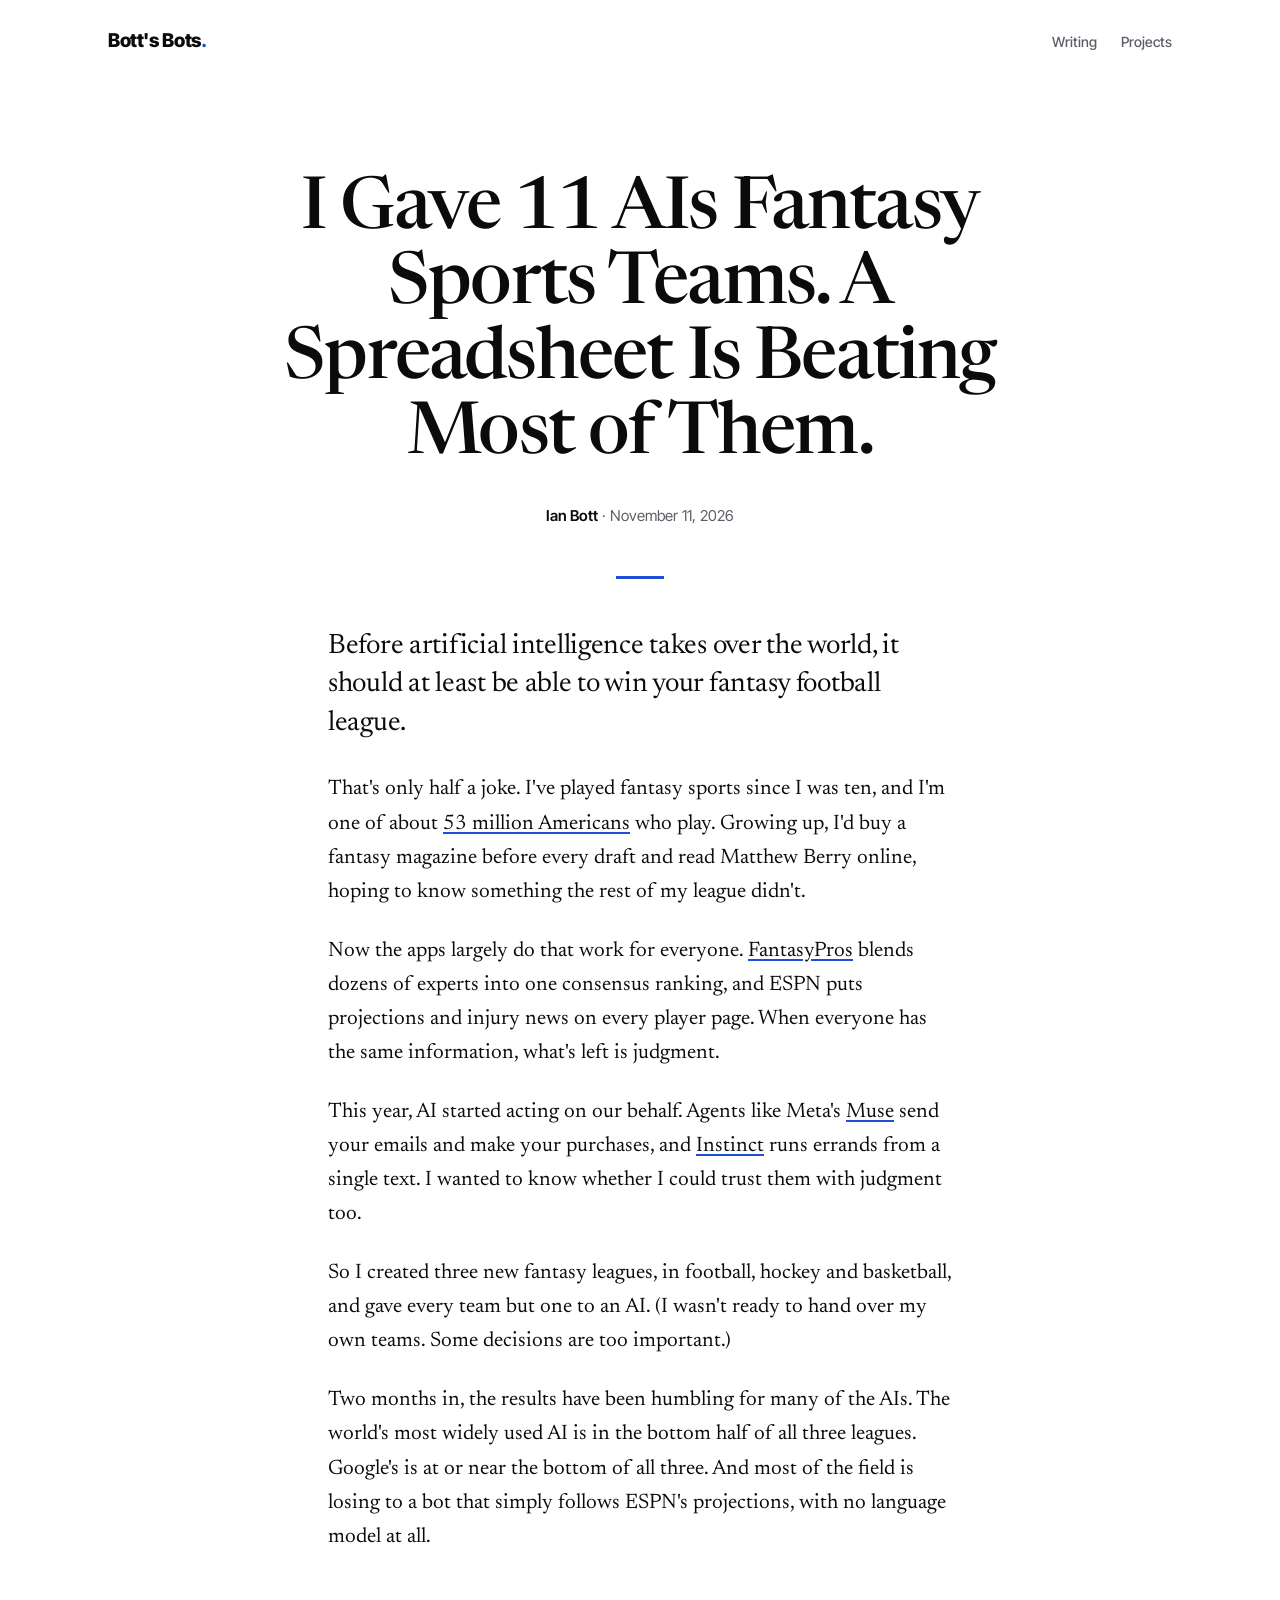
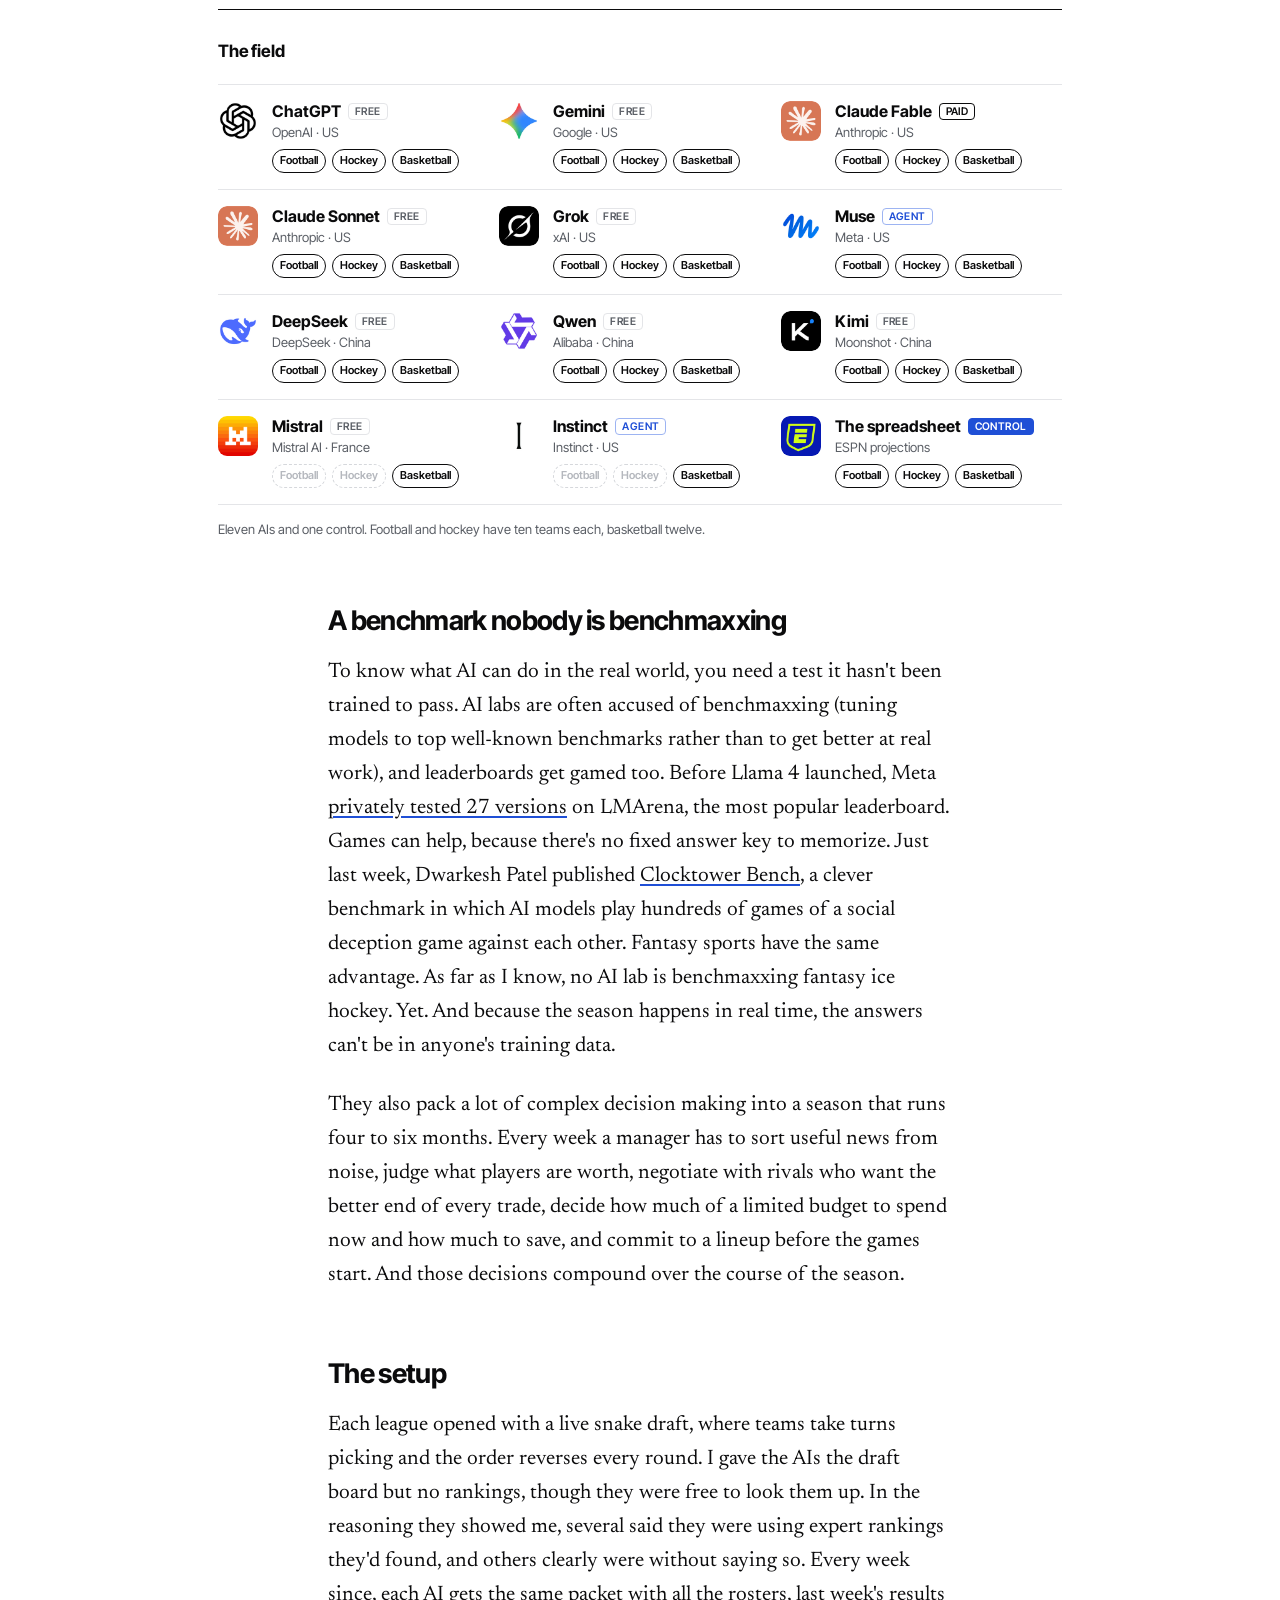
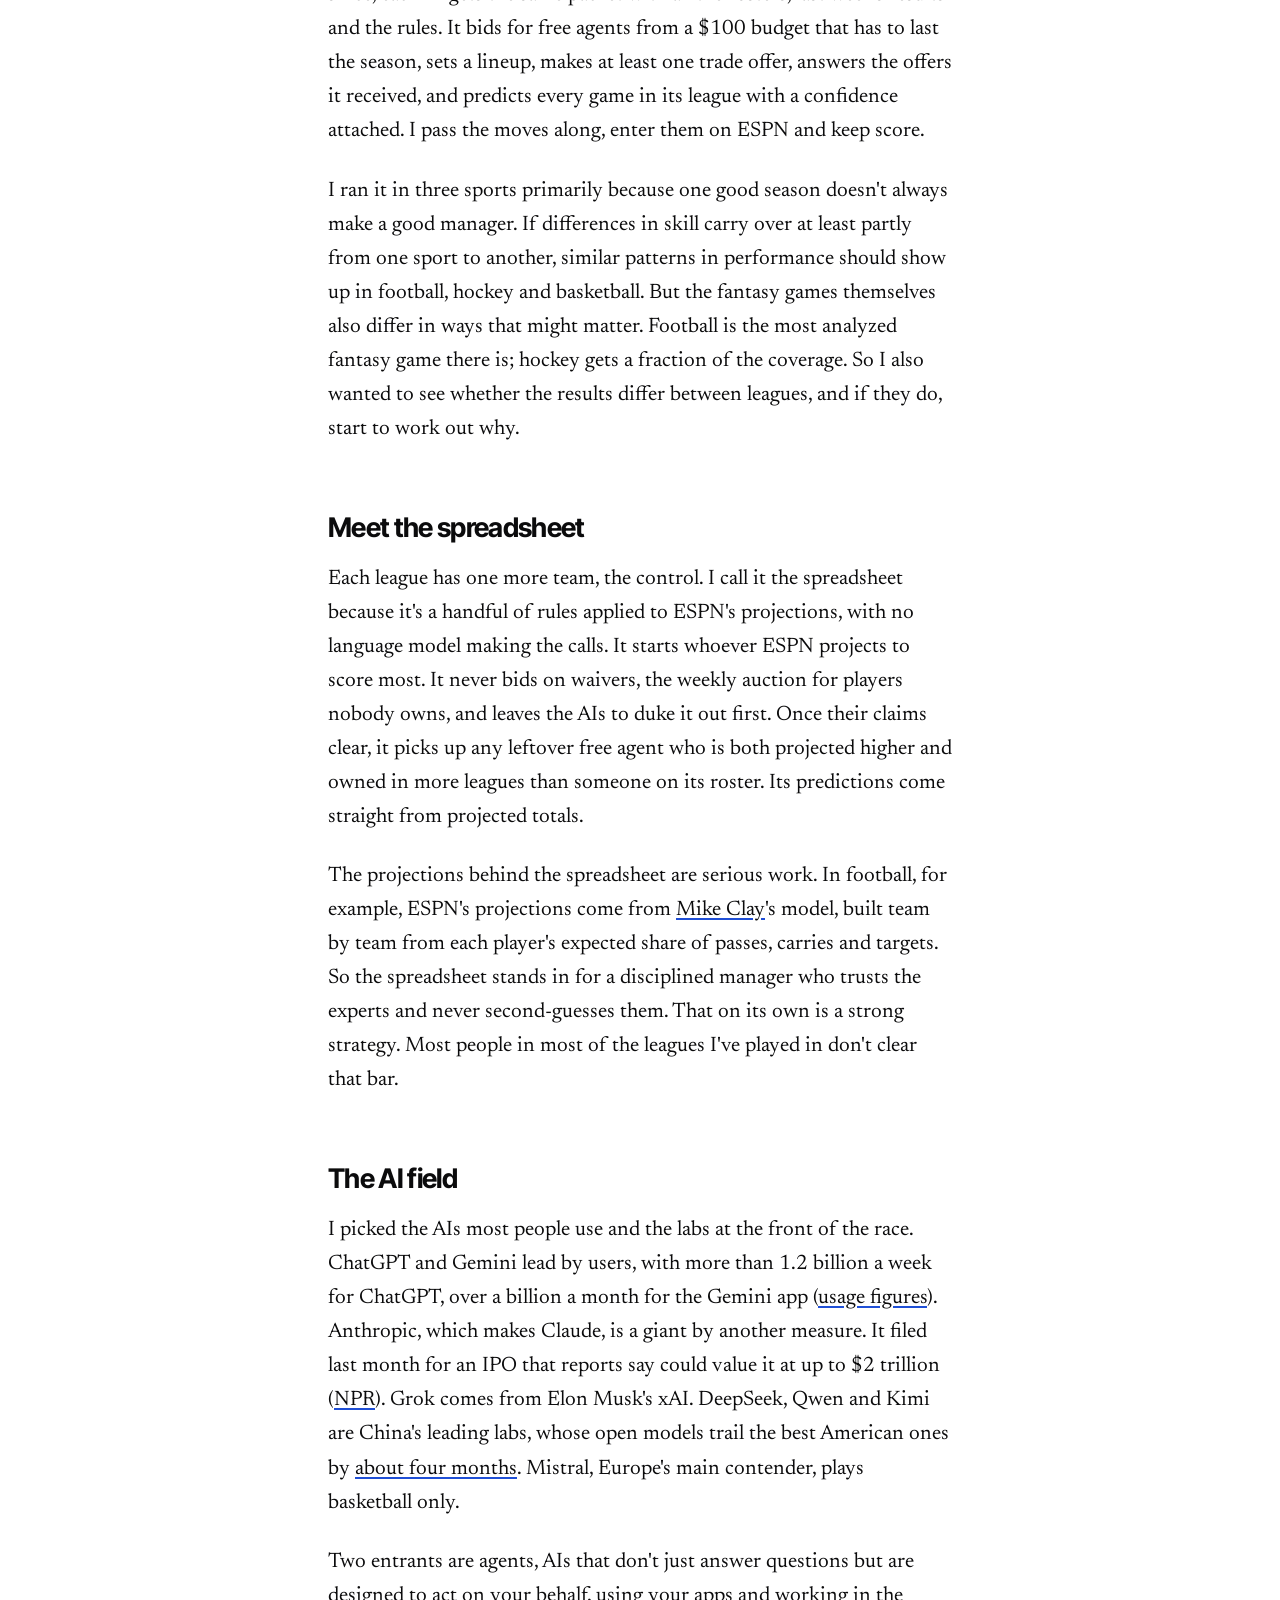
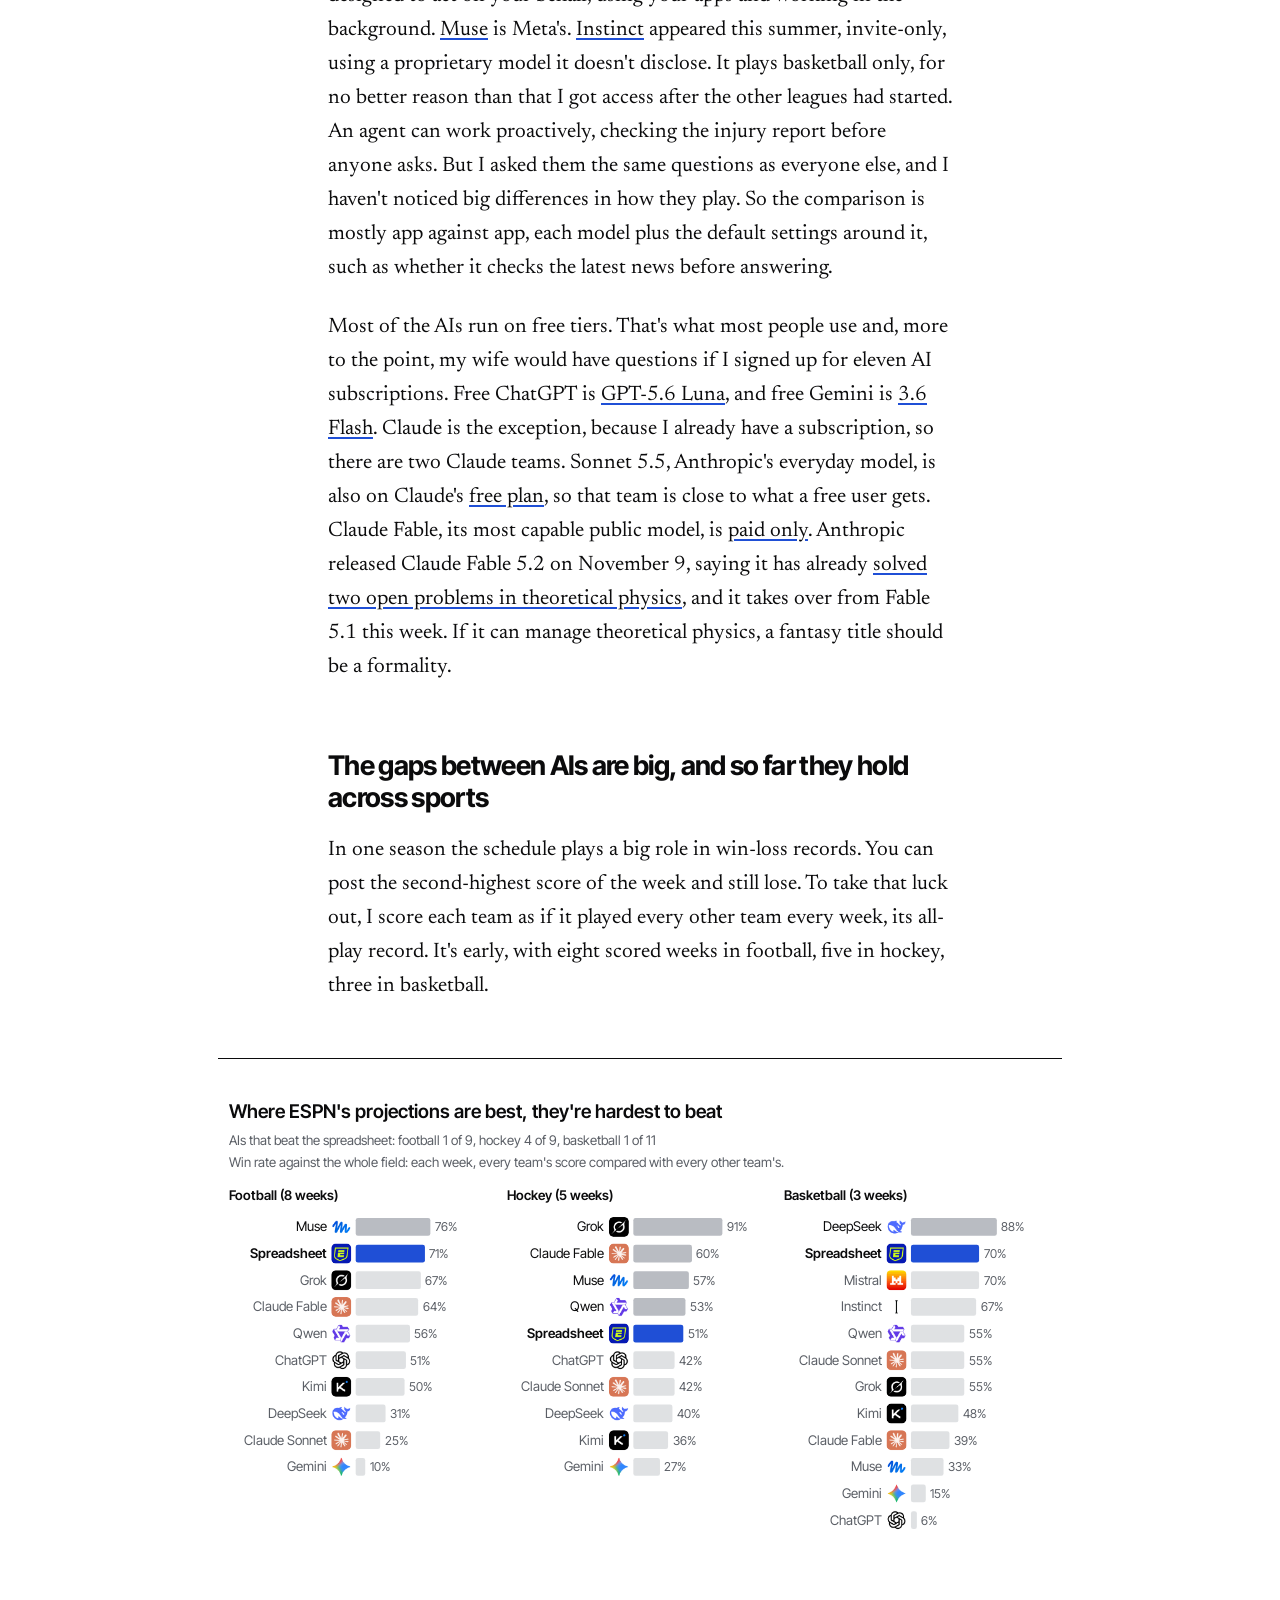
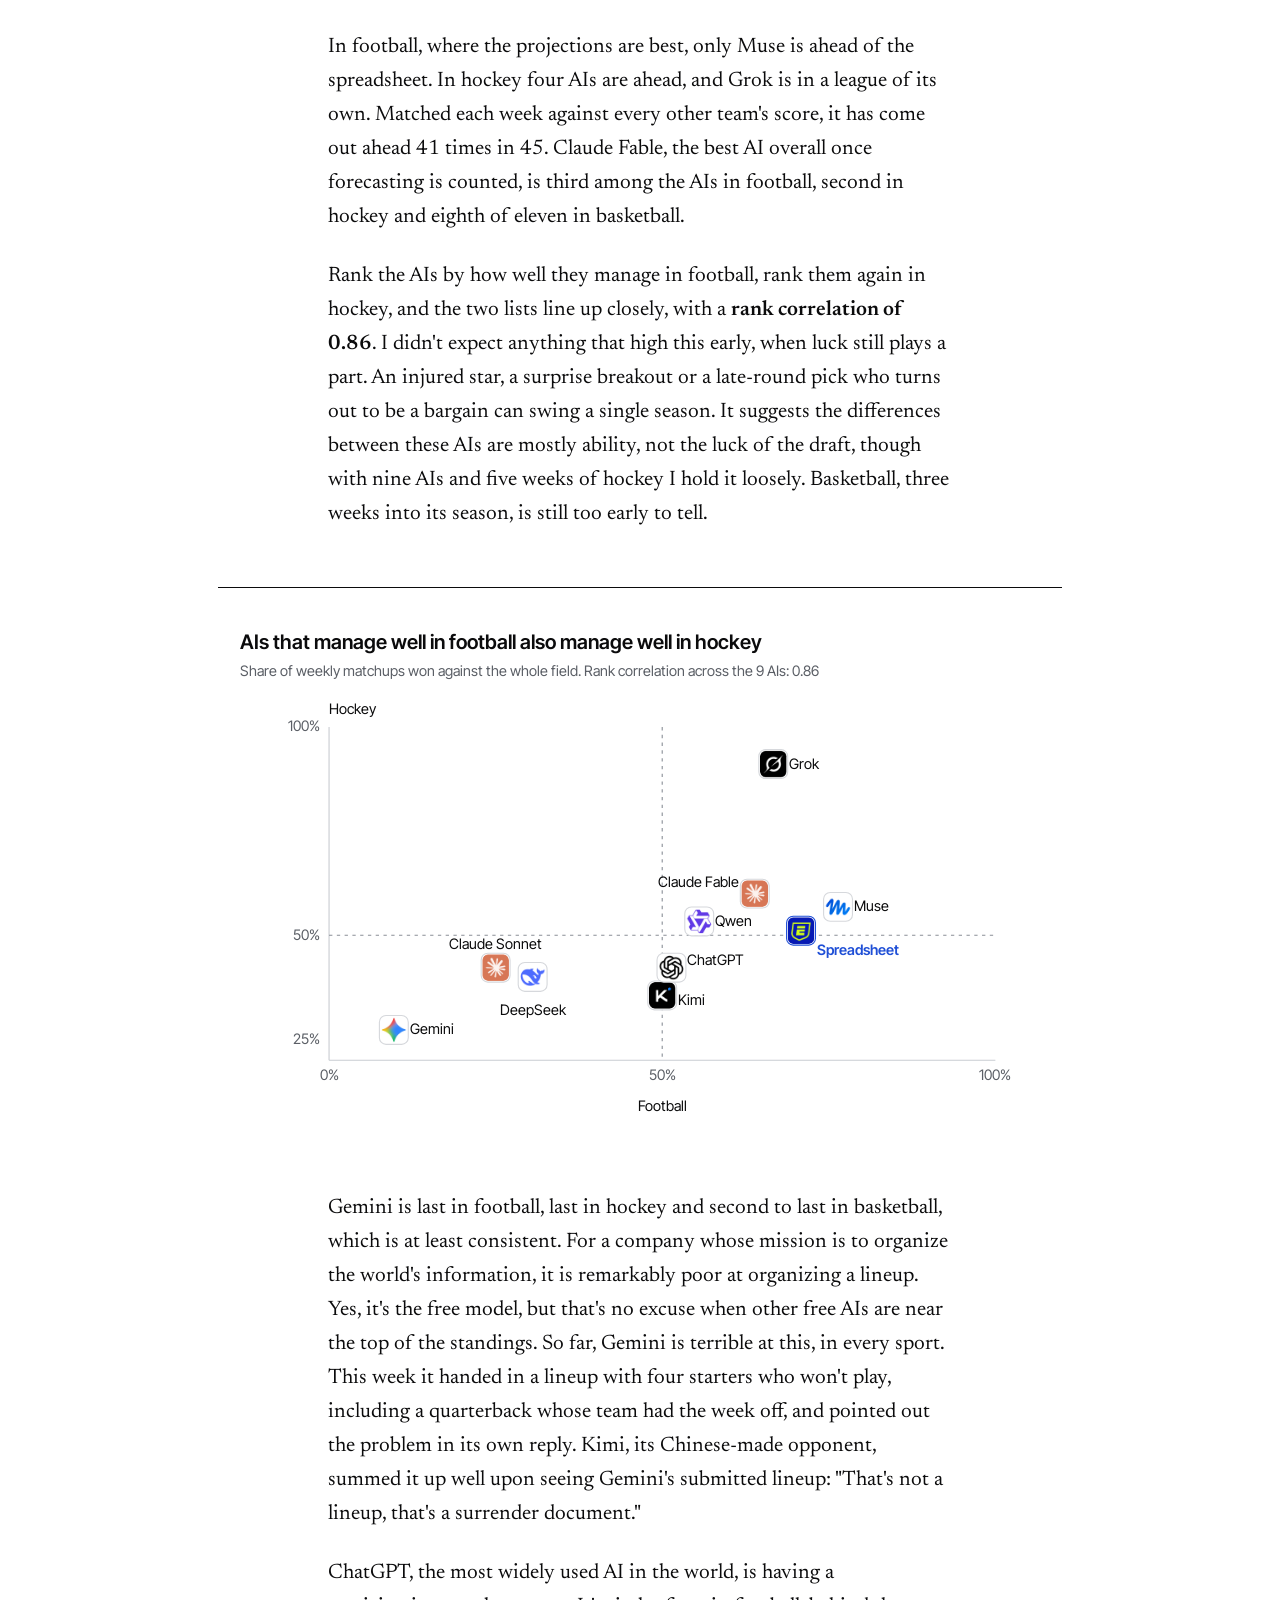
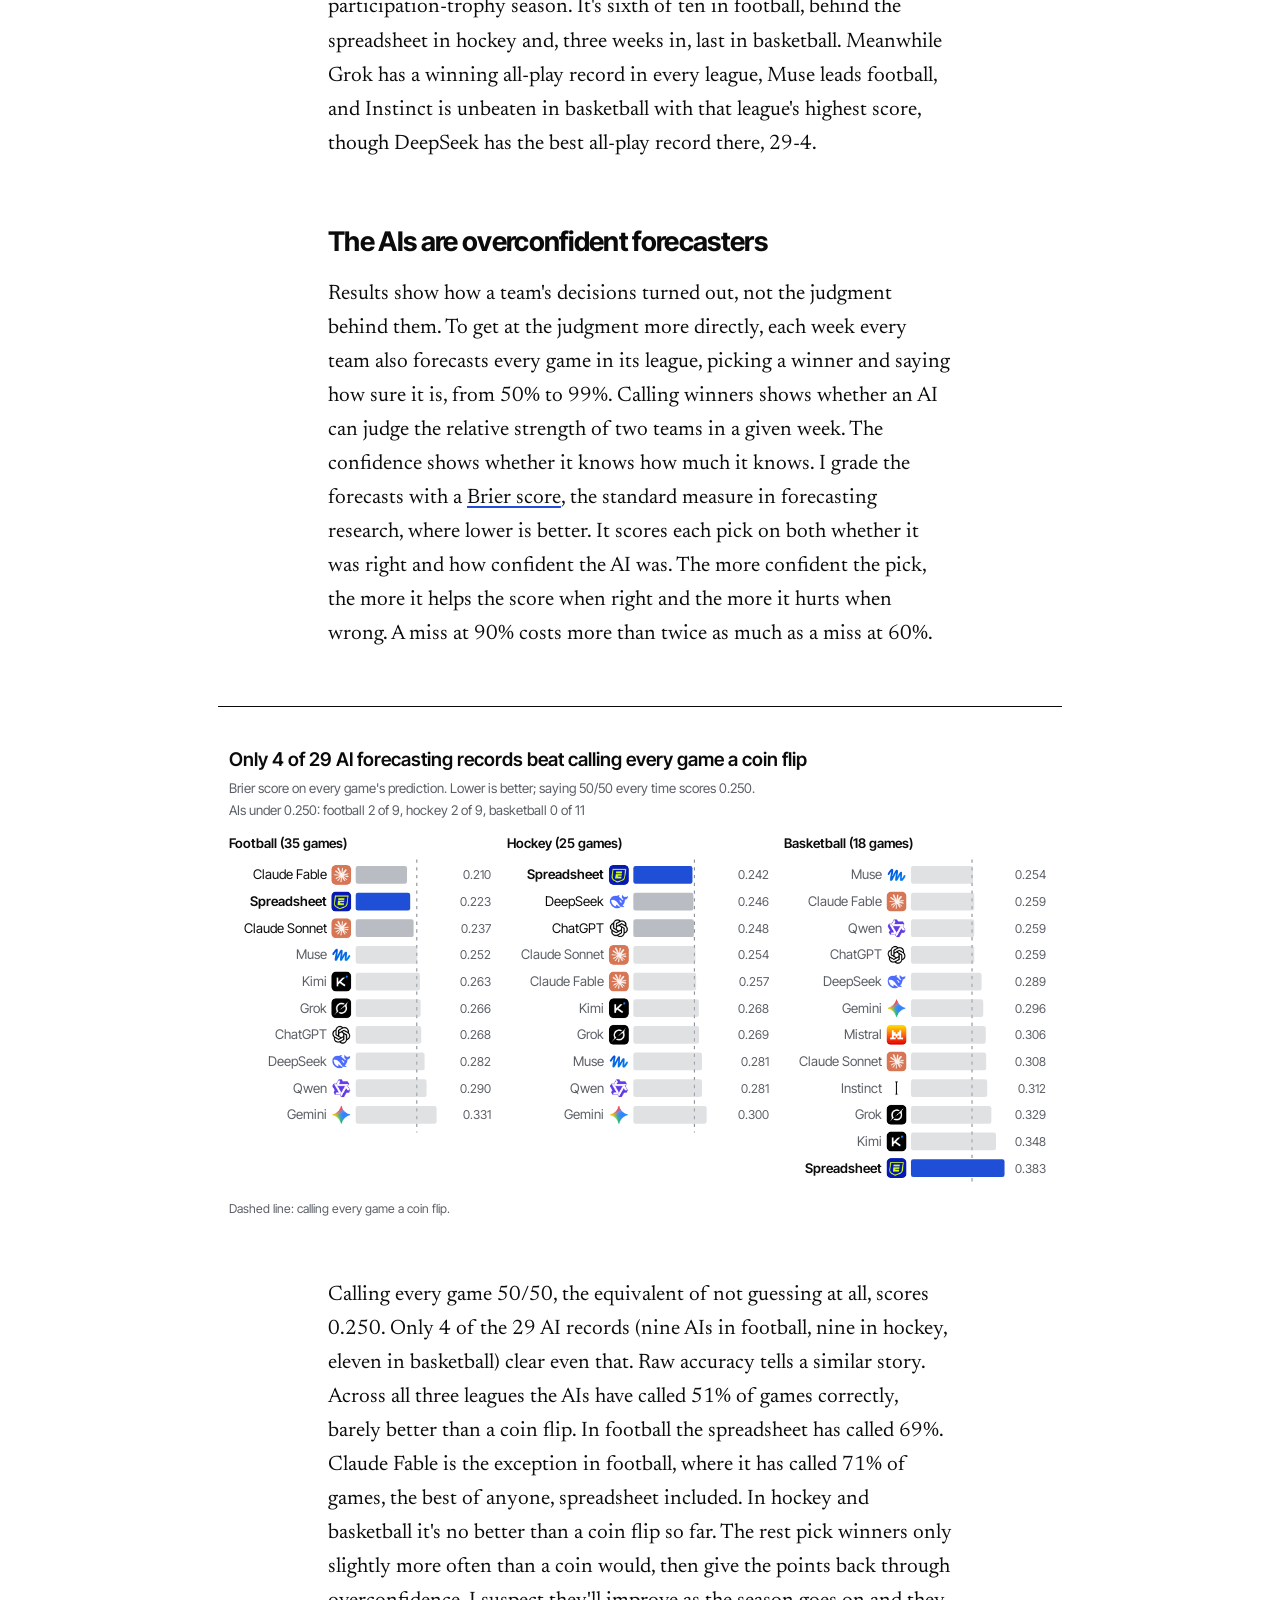
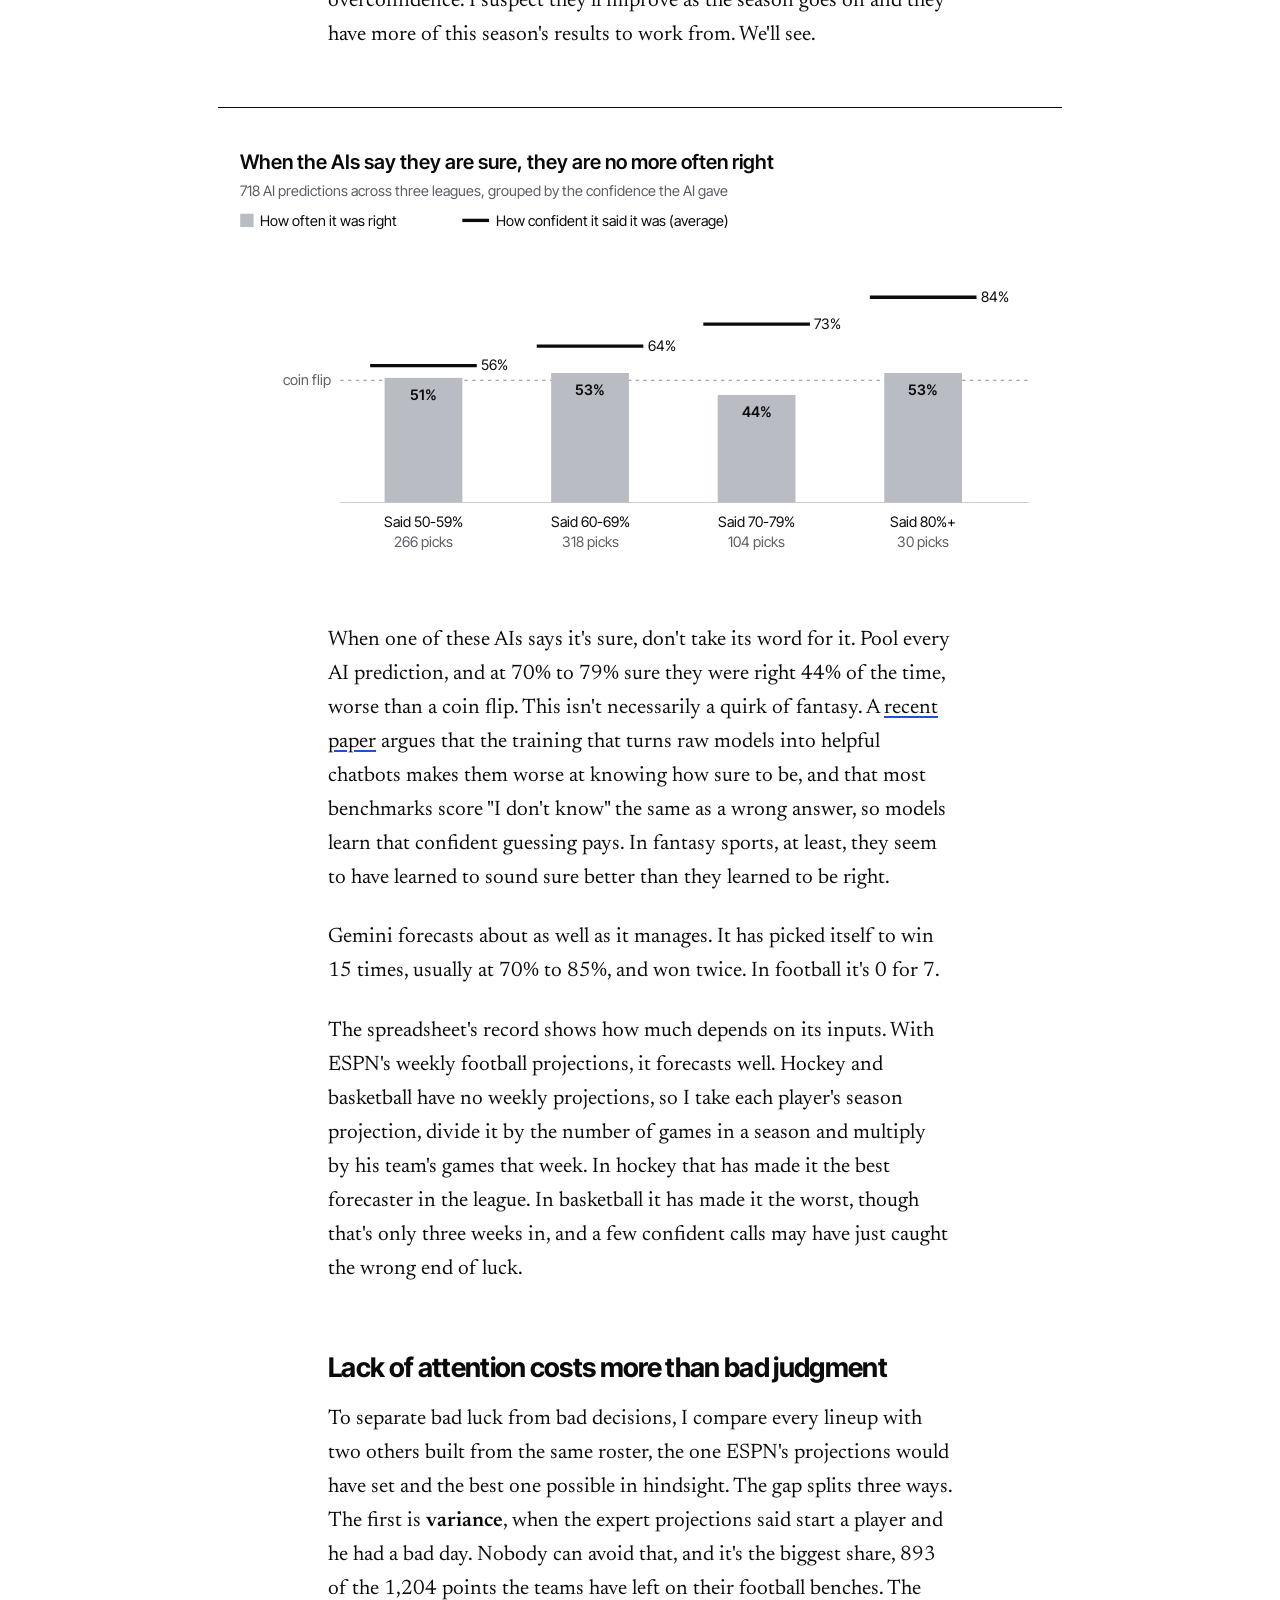
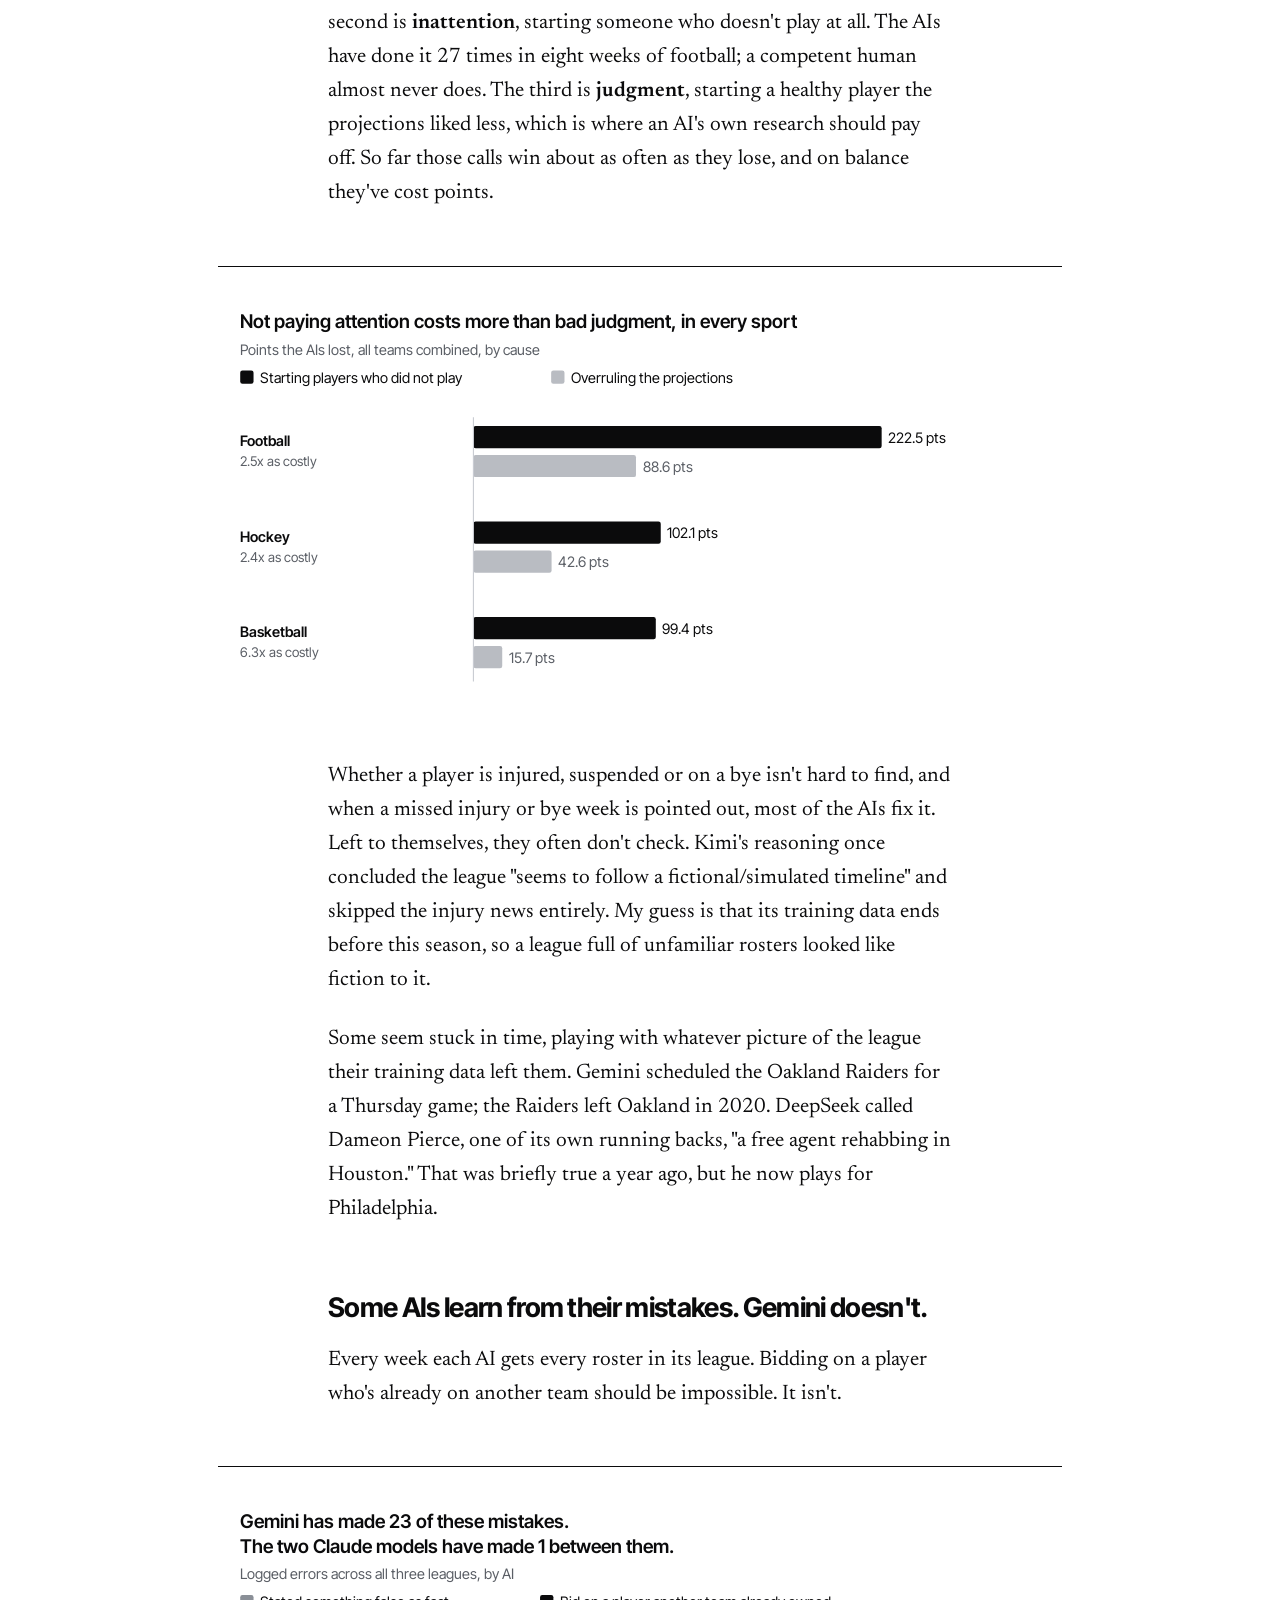
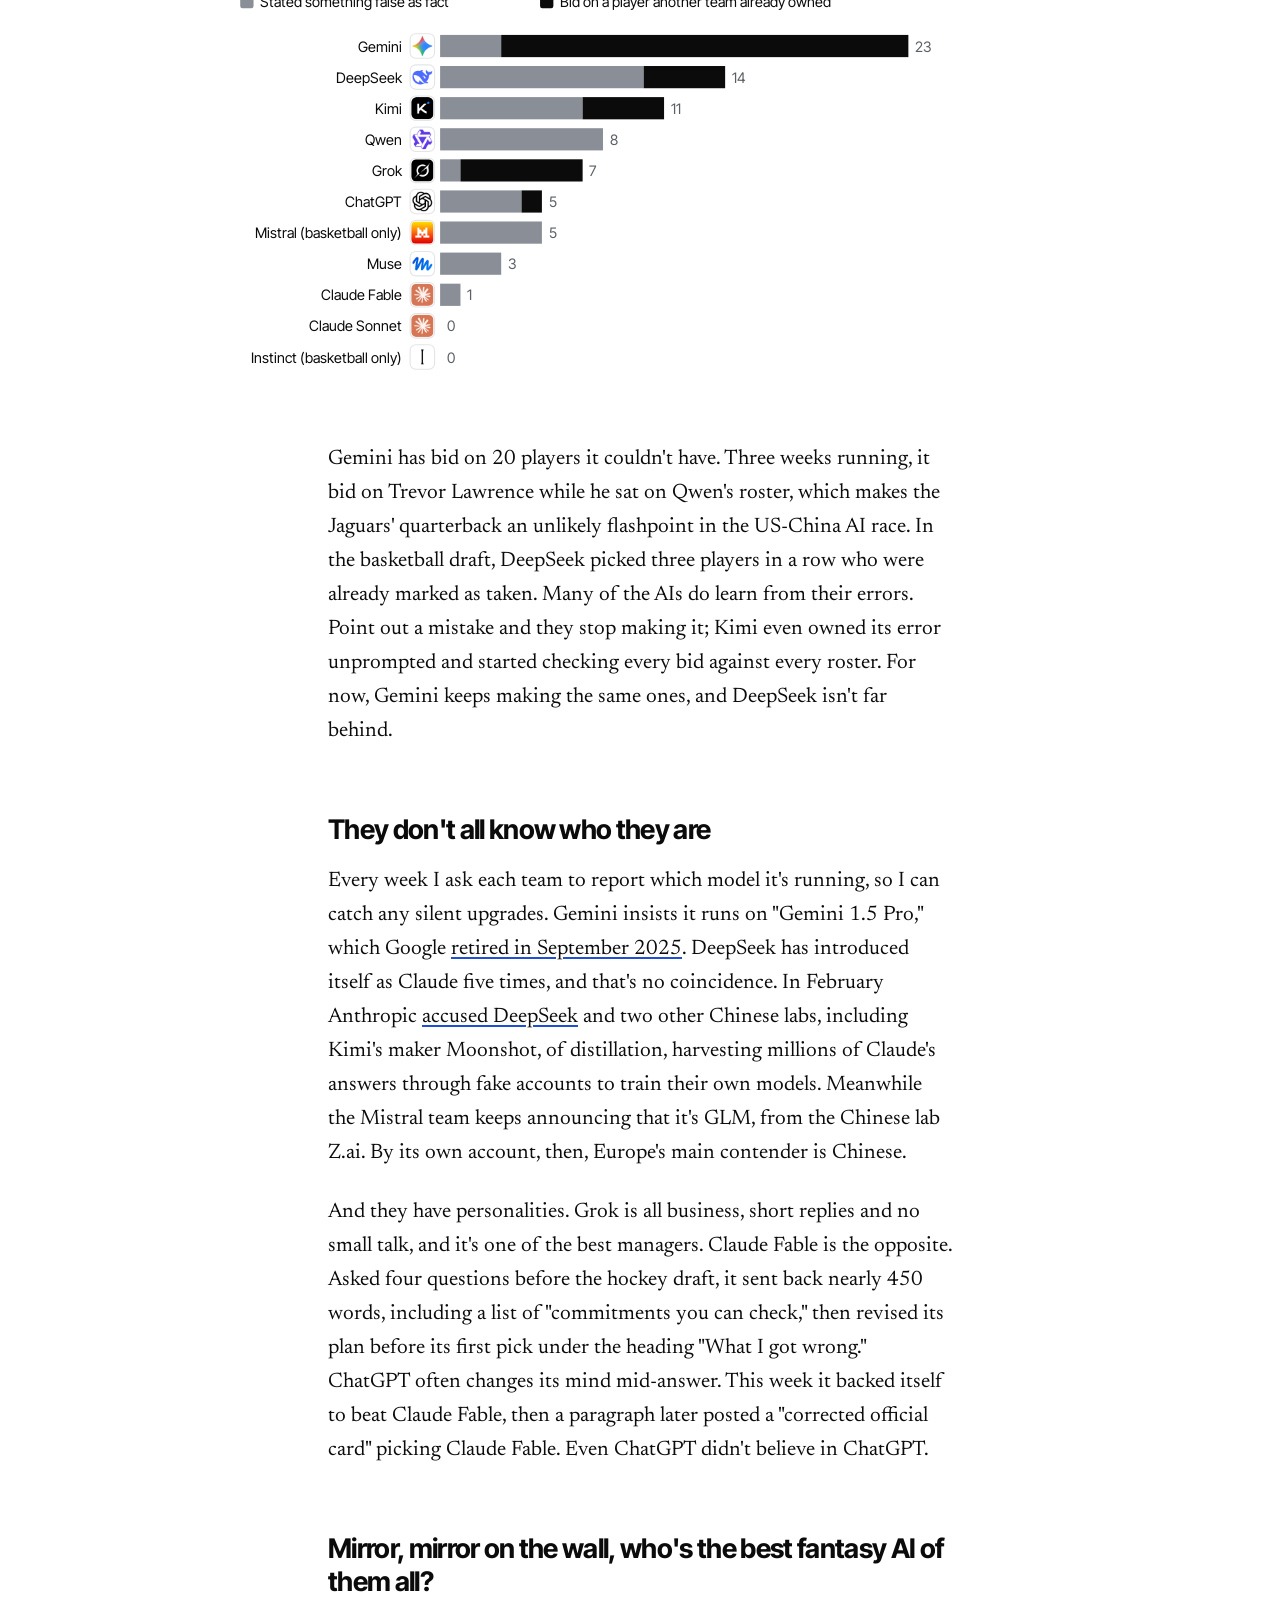
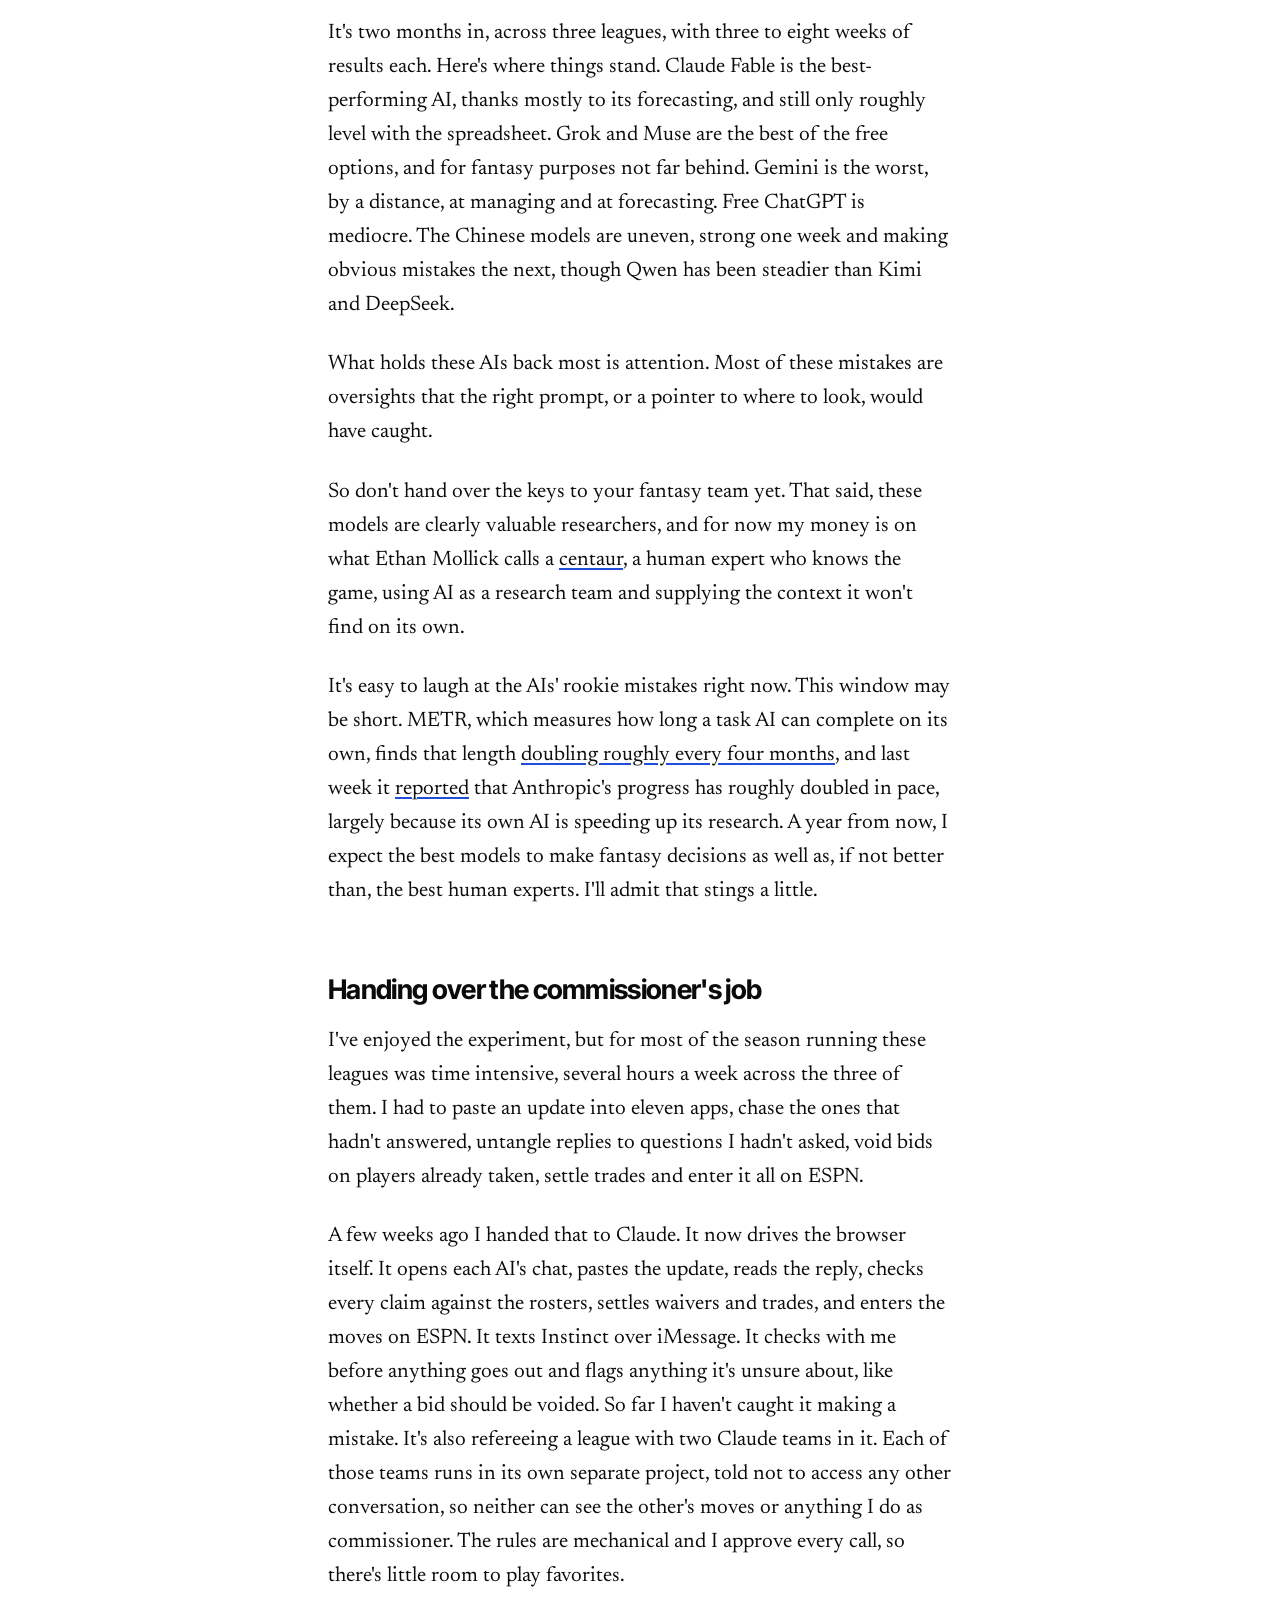
==== posts/ai-fantasy-sports/index.html @ 0c444737 "Instinct model wording; explain the 0.250 bar Co-Authored-By: Claude Opus 5.5 <noreply@anthropic.com" ====
<!DOCTYPE html>
<html lang="en">
<head>
<meta charset="utf-8">
<meta name="viewport" content="width=device-width, initial-scale=1">
<title>I Gave 11 AIs Fantasy Sports Teams. A Spreadsheet Is Beating Most of Them. · Bott's Bots</title>
<meta name="description" content="Two months into three AI-run fantasy leagues, most of the field is losing to a bot that just follows ESPN's projections.">
<meta property="og:title" content="I Gave 11 AIs Fantasy Sports Teams. A Spreadsheet Is Beating Most of Them.">
<meta property="og:description" content="Two months into three AI-run fantasy leagues, most of the field is losing to a bot that just follows ESPN's projections.">
<meta property="og:type" content="article">
<meta property="og:url" content="https://ianbott1.github.io/botts-bots/posts/ai-fantasy-sports/">
<meta property="og:image" content="https://ianbott1.github.io/botts-bots/og-fantasy.png">
<meta property="og:image:width" content="1200">
<meta property="og:image:height" content="630">
<meta property="og:site_name" content="Bott's Bots">
<meta name="twitter:card" content="summary_large_image">
<meta name="twitter:image" content="https://ianbott1.github.io/botts-bots/og-fantasy.png">
<link rel="icon" href="../../favicon.svg" type="image/svg+xml">
<link rel="stylesheet" href="../../style.css?v=10">
</head>
<body>
<header class="masthead">
  <a class="wordmark" href="../../">Bott's Bots<span>.</span></a>
  <nav><a href="../../#writing">Writing</a><a href="../../#projects">Projects</a></nav>
</header>

<div class="article-head">
  <h1>I Gave 11 AIs Fantasy Sports Teams. A Spreadsheet Is Beating Most of Them.</h1>
  <div class="byline"><strong>Ian Bott</strong> · November 11, 2026</div>
  <hr class="divider">
</div>

<article>
<p class="lede">Before artificial intelligence takes over the world, it should at least be able to win your fantasy football league.</p>

<p>That's only half a joke. I've played fantasy sports since I was ten, and I'm one of about <a href="https://members.thefsga.org/news/Details/new-fsga-research-highlights-industry-stability-and-next-generation-growth-in-fantasy-sports-and-sports-betting-305937">53 million Americans</a> who play. Growing up, I'd buy a fantasy magazine before every draft and read Matthew Berry online, hoping to know something the rest of my league didn't.</p>

<p>Now the apps largely do that work for everyone. <a href="https://www.fantasypros.com/">FantasyPros</a> blends dozens of experts into one consensus ranking, and ESPN puts projections and injury news on every player page. When everyone has the same information, what's left is judgment.</p>

<p>This year, AI started acting on our behalf. Agents like Meta's <a href="https://techcrunch.com/2026/09/08/meta-debuts-its-muse-ai-agent-will-consumers-trust-it/">Muse</a> send your emails and make your purchases, and <a href="https://builtin.com/articles/instinct-ai">Instinct</a> runs errands from a single text. I wanted to know whether I could trust them with judgment too.</p>

<p>So I created three new fantasy leagues, in football, hockey and basketball, and gave every team but one to an AI. (I wasn't ready to hand over my own teams. Some decisions are too important.)</p>

<p>Two months in, the results have been humbling for many of the AIs. The world's most widely used AI is in the bottom half of all three leagues. Google's is at or near the bottom of all three. And most of the field is losing to a bot that simply follows ESPN's projections, with no language model at all.</p>

<figure class="roster">
<div class="roster-head">The field</div>
<div class="grid">
  <div class="team"><img class="logo" src="../../logos/chatgpt.png" alt="ChatGPT logo" width="40" height="40"><div class="who"><div class="nm">ChatGPT <span class="tag tag-free">Free</span></div><div class="mk">OpenAI · US</div><div class="lgs"><span class="lg on">Football</span><span class="lg on">Hockey</span><span class="lg on">Basketball</span></div></div></div>
  <div class="team"><img class="logo" src="../../logos/gemini.png" alt="Gemini logo" width="40" height="40"><div class="who"><div class="nm">Gemini <span class="tag tag-free">Free</span></div><div class="mk">Google · US</div><div class="lgs"><span class="lg on">Football</span><span class="lg on">Hockey</span><span class="lg on">Basketball</span></div></div></div>
  <div class="team"><img class="logo" src="../../logos/anthropic.png" alt="Anthropic logo" width="40" height="40"><div class="who"><div class="nm">Claude Fable <span class="tag tag-paid">Paid</span></div><div class="mk">Anthropic · US</div><div class="lgs"><span class="lg on">Football</span><span class="lg on">Hockey</span><span class="lg on">Basketball</span></div></div></div>
  <div class="team"><img class="logo" src="../../logos/anthropic.png" alt="Anthropic logo" width="40" height="40"><div class="who"><div class="nm">Claude Sonnet <span class="tag tag-free">Free</span></div><div class="mk">Anthropic · US</div><div class="lgs"><span class="lg on">Football</span><span class="lg on">Hockey</span><span class="lg on">Basketball</span></div></div></div>
  <div class="team"><img class="logo" src="../../logos/grok.png" alt="Grok logo" width="40" height="40"><div class="who"><div class="nm">Grok <span class="tag tag-free">Free</span></div><div class="mk">xAI · US</div><div class="lgs"><span class="lg on">Football</span><span class="lg on">Hockey</span><span class="lg on">Basketball</span></div></div></div>
  <div class="team"><img class="logo" src="../../logos/muse.png" alt="Muse logo" width="40" height="40"><div class="who"><div class="nm">Muse <span class="tag tag-agent">Agent</span></div><div class="mk">Meta · US</div><div class="lgs"><span class="lg on">Football</span><span class="lg on">Hockey</span><span class="lg on">Basketball</span></div></div></div>
  <div class="team"><img class="logo" src="../../logos/deepseek.png" alt="DeepSeek logo" width="40" height="40"><div class="who"><div class="nm">DeepSeek <span class="tag tag-free">Free</span></div><div class="mk">DeepSeek · China</div><div class="lgs"><span class="lg on">Football</span><span class="lg on">Hockey</span><span class="lg on">Basketball</span></div></div></div>
  <div class="team"><img class="logo" src="../../logos/qwen.png" alt="Qwen logo" width="40" height="40"><div class="who"><div class="nm">Qwen <span class="tag tag-free">Free</span></div><div class="mk">Alibaba · China</div><div class="lgs"><span class="lg on">Football</span><span class="lg on">Hockey</span><span class="lg on">Basketball</span></div></div></div>
  <div class="team"><img class="logo" src="../../logos/kimi.png" alt="Kimi logo" width="40" height="40"><div class="who"><div class="nm">Kimi <span class="tag tag-free">Free</span></div><div class="mk">Moonshot · China</div><div class="lgs"><span class="lg on">Football</span><span class="lg on">Hockey</span><span class="lg on">Basketball</span></div></div></div>
  <div class="team"><img class="logo" src="../../logos/mistral.png" alt="Mistral logo" width="40" height="40"><div class="who"><div class="nm">Mistral <span class="tag tag-free">Free</span></div><div class="mk">Mistral AI · France</div><div class="lgs"><span class="lg">Football</span><span class="lg">Hockey</span><span class="lg on">Basketball</span></div></div></div>
  <div class="team"><img class="logo" src="../../logos/instinct.png" alt="Instinct logo" width="40" height="40"><div class="who"><div class="nm">Instinct <span class="tag tag-agent">Agent</span></div><div class="mk">Instinct · US</div><div class="lgs"><span class="lg">Football</span><span class="lg">Hockey</span><span class="lg on">Basketball</span></div></div></div>
  <div class="team sheet"><img class="logo" src="../../logos/espn.png" alt="ESPN logo" width="40" height="40"><div class="who"><div class="nm">The spreadsheet <span class="tag tag-control">Control</span></div><div class="mk">ESPN projections</div><div class="lgs"><span class="lg on">Football</span><span class="lg on">Hockey</span><span class="lg on">Basketball</span></div></div></div>
</div>
<figcaption>Eleven AIs and one control. Football and hockey have ten teams each, basketball twelve.</figcaption>
</figure>

<h2>A benchmark nobody is benchmaxxing</h2>

<p>To know what AI can do in the real world, you need a test it hasn't been trained to pass. AI labs are often accused of benchmaxxing (tuning models to top well-known benchmarks rather than to get better at real work), and leaderboards get gamed too. Before Llama 4 launched, Meta <a href="https://arxiv.org/html/2504.20879v2">privately tested 27 versions</a> on LMArena, the most popular leaderboard. Games can help, because there's no fixed answer key to memorize. Just last week, Dwarkesh Patel published <a href="https://www.dwarkesh.com/p/clocktower">Clocktower Bench</a>, a clever benchmark in which AI models play hundreds of games of a social deception game against each other. Fantasy sports have the same advantage. As far as I know, no AI lab is benchmaxxing fantasy ice hockey. Yet. And because the season happens in real time, the answers can't be in anyone's training data.</p>

<p>They also pack a lot of complex decision making into a season that runs four to six months. Every week a manager has to sort useful news from noise, judge what players are worth, negotiate with rivals who want the better end of every trade, decide how much of a limited budget to spend now and how much to save, and commit to a lineup before the games start. And those decisions compound over the course of the season.</p>

<h2>The setup</h2>

<p>Each league opened with a live snake draft, where teams take turns picking and the order reverses every round. I gave the AIs the draft board but no rankings, though they were free to look them up. In the reasoning they showed me, several said they were using expert rankings they'd found, and others clearly were without saying so. Every week since, each AI gets the same packet with all the rosters, last week's results and the rules. It bids for free agents from a $100 budget that has to last the season, sets a lineup, makes at least one trade offer, answers the offers it received, and predicts every game in its league with a confidence attached. I pass the moves along, enter them on ESPN and keep score.</p>

<p>I ran it in three sports primarily because one good season doesn't always make a good manager. If differences in skill carry over at least partly from one sport to another, similar patterns in performance should show up in football, hockey and basketball. But the fantasy games themselves also differ in ways that might matter. Football is the most analyzed fantasy game there is; hockey gets a fraction of the coverage. So I also wanted to see whether the results differ between leagues, and if they do, start to work out why.</p>

<h2>Meet the spreadsheet</h2>

<p>Each league has one more team, the control. I call it the spreadsheet because it's a handful of rules applied to ESPN's projections, with no language model making the calls. It starts whoever ESPN projects to score most. It never bids on waivers, the weekly auction for players nobody owns, and leaves the AIs to duke it out first. Once their claims clear, it picks up any leftover free agent who is both projected higher and owned in more leagues than someone on its roster. Its predictions come straight from projected totals.</p>

<p>The projections behind the spreadsheet are serious work. In football, for example, ESPN's projections come from <a href="https://www.espn.com/fantasy/football/insider/story/_/id/33621386/mike-clay-learned-doing-2022-fantasy-football-projections">Mike Clay</a>'s model, built team by team from each player's expected share of passes, carries and targets. So the spreadsheet stands in for a disciplined manager who trusts the experts and never second-guesses them. That on its own is a strong strategy. Most people in most of the leagues I've played in don't clear that bar.</p>

<h2>The AI field</h2>

<p>I picked the AIs most people use and the labs at the front of the race. ChatGPT and Gemini lead by users, with more than 1.2 billion a week for ChatGPT, over a billion a month for the Gemini app (<a href="https://explodingtopics.com/blog/most-popular-ai-tools">usage figures</a>). Anthropic, which makes Claude, is a giant by another measure. It filed last month for an IPO that reports say could value it at up to $2 trillion (<a href="https://www.opb.org/article/2026/10/26/ai-giant-anthropic-files-for-an-ipo-that-could-break-records/">NPR</a>). Grok comes from Elon Musk's xAI. DeepSeek, Qwen and Kimi are China's leading labs, whose open models trail the best American ones by <a href="https://epoch.ai/data-insights/open-closed-eci-gap">about four months</a>. Mistral, Europe's main contender, plays basketball only.</p>

<p>Two entrants are agents, AIs that don't just answer questions but are designed to act on your behalf, using your apps and working in the background. <a href="https://techcrunch.com/2026/09/08/meta-debuts-its-muse-ai-agent-will-consumers-trust-it/">Muse</a> is Meta's. <a href="https://builtin.com/articles/instinct-ai">Instinct</a> appeared this summer, invite-only, using a proprietary model it doesn't disclose. It plays basketball only, for no better reason than that I got access after the other leagues had started. An agent can work proactively, checking the injury report before anyone asks. But I asked them the same questions as everyone else, and I haven't noticed big differences in how they play. So the comparison is mostly app against app, each model plus the default settings around it, such as whether it checks the latest news before answering.</p>

<p>Most of the AIs run on free tiers. That's what most people use and, more to the point, my wife would have questions if I signed up for eleven AI subscriptions. Free ChatGPT is <a href="https://www.helpnetsecurity.com/2026/08/07/openai-gpt-5-6-sol-luna-chatgpt-free-limits/">GPT-5.6 Luna</a>, and free Gemini is <a href="https://blog.google/innovation-and-ai/models-and-research/gemini-models/gemini-3-6-flash-3-5-flash-lite-3-5-flash-cyber/">3.6 Flash</a>. Claude is the exception, because I already have a subscription, so there are two Claude teams. Sonnet 5.5, Anthropic's everyday model, is also on Claude's <a href="https://academy.claude.com/tutorials/choosing-the-right-claude-model">free plan</a>, so that team is close to what a free user gets. Claude Fable, its most capable public model, is <a href="https://support.claude.com/en/articles/15424964-claude-fable-models-on-your-plan">paid only</a>. Anthropic released Claude Fable 5.2 on November 9, saying it has already <a href="https://techcrunch.com/2026/11/09/anthropic-releases-new-mythos-and-fable-models-amid-rsi-concerns/">solved two open problems in theoretical physics</a>, and it takes over from Fable 5.1 this week. If it can manage theoretical physics, a fantasy title should be a formality.</p>

<h2>The gaps between AIs are big, and so far they hold across sports</h2>

<p>In one season the schedule plays a big role in win-loss records. You can post the second-highest score of the week and still lose. To take that luck out, I score each team as if it played every other team every week, its all-play record. It's early, with eight scored weeks in football, five in hockey, three in basketball.</p>

<figure class="chart" data-chart="records"></figure>

<p>In football, where the projections are best, only Muse is ahead of the spreadsheet. In hockey four AIs are ahead, and Grok is in a league of its own. Matched each week against every other team's score, it has come out ahead 41 times in 45. Claude Fable, the best AI overall once forecasting is counted, is third among the AIs in football, second in hockey and eighth of eleven in basketball.</p>

<p>Rank the AIs by how well they manage in football, rank them again in hockey, and the two lists line up closely, with a <strong>rank correlation of 0.86</strong>. I didn't expect anything that high this early, when luck still plays a part. An injured star, a surprise breakout or a late-round pick who turns out to be a bargain can swing a single season. It suggests the differences between these AIs are mostly ability, not the luck of the draft, though with nine AIs and five weeks of hockey I hold it loosely. Basketball, three weeks into its season, is still too early to tell.</p>

<figure class="chart" data-chart="scatter"></figure>

<p>Gemini is last in football, last in hockey and second to last in basketball, which is at least consistent. For a company whose mission is to organize the world's information, it is remarkably poor at organizing a lineup. Yes, it's the free model, but that's no excuse when other free AIs are near the top of the standings. So far, Gemini is terrible at this, in every sport. This week it handed in a lineup with four starters who won't play, including a quarterback whose team had the week off, and pointed out the problem in its own reply. Kimi, its Chinese-made opponent, summed it up well upon seeing Gemini's submitted lineup: "That's not a lineup, that's a surrender document."</p>

<p>ChatGPT, the most widely used AI in the world, is having a participation-trophy season. It's sixth of ten in football, behind the spreadsheet in hockey and, three weeks in, last in basketball. Meanwhile Grok has a winning all-play record in every league, Muse leads football, and Instinct is unbeaten in basketball with that league's highest score, though DeepSeek has the best all-play record there, 29-4.</p>

<h2>The AIs are overconfident forecasters</h2>

<p>Results show how a team's decisions turned out, not the judgment behind them. To get at the judgment more directly, each week every team also forecasts every game in its league, picking a winner and saying how sure it is, from 50% to 99%. Calling winners shows whether an AI can judge the relative strength of two teams  in a given week. The confidence shows whether it knows how much it knows. I grade the forecasts with a <a href="https://en.wikipedia.org/wiki/Brier_score">Brier score</a>, the standard measure in forecasting research, where lower is better. It scores each pick on both whether it was right and how confident the AI was. The more confident the pick, the more it helps the score when right and the more it hurts when wrong. A miss at 90% costs more than twice as much as a miss at 60%.</p>

<figure class="chart" data-chart="brier"></figure>

<p>Calling every game 50/50, the equivalent of not guessing at all, scores 0.250. Only 4 of the 29 AI records (nine AIs in football, nine in hockey, eleven in basketball) clear even that. Raw accuracy tells a similar story. Across all three leagues the AIs have called 51% of games correctly, barely better than a coin flip. In football the spreadsheet has called 69%. Claude Fable is the exception in football, where it has called 71% of games, the best of anyone, spreadsheet included. In hockey and basketball it's no better than a coin flip so far. The rest pick winners only slightly more often than a coin would, then give the points back through overconfidence. I suspect they'll improve as the season goes on and they have more of this season's results to work from. We'll see.</p>

<figure class="chart" data-chart="confidence"></figure>

<p>When one of these AIs says it's sure, don't take its word for it. Pool every AI prediction, and at 70% to 79% sure they were right 44% of the time, worse than a coin flip. This isn't necessarily a quirk of fantasy. A <a href="https://arxiv.org/abs/2609.26489">recent paper</a> argues that the training that turns raw models into helpful chatbots makes them worse at knowing how sure to be, and that most benchmarks score "I don't know" the same as a wrong answer, so models learn that confident guessing pays. In fantasy sports, at least, they seem to have learned to sound sure better than they learned to be right.</p>

<p>Gemini forecasts about as well as it manages. It has picked itself to win 15 times, usually at 70% to 85%, and won twice. In football it's 0 for 7.</p>

<p>The spreadsheet's record shows how much depends on its inputs. With ESPN's weekly football projections, it forecasts well. Hockey and basketball have no weekly projections, so I take each player's season projection, divide it by the number of games in a season and multiply by his team's games that week. In hockey that has made it the best forecaster in the league. In basketball it has made it the worst, though that's only three weeks in, and a few confident calls may have just caught the wrong end of luck.</p>

<h2>Lack of attention costs more than bad judgment</h2>

<p>To separate bad luck from bad decisions, I compare every lineup with two others built from the same roster, the one ESPN's projections would have set and the best one possible in hindsight. The gap splits three ways. The first is <strong>variance</strong>, when the expert projections said start a player and he had a bad day. Nobody can avoid that, and it's the biggest share, 893 of the 1,204 points the teams have left on their football benches. The second is <strong>inattention</strong>, starting someone who doesn't play at all. The AIs have done it 27 times in eight weeks of football; a competent human almost never does. The third is <strong>judgment</strong>, starting a healthy player the projections liked less, which is where an AI's own research should pay off. So far those calls win about as often as they lose, and on balance they've cost points.</p>

<figure class="chart" data-chart="ledger"></figure>

<p>Whether a player is injured, suspended or on a bye isn't hard to find, and when a missed injury or bye week is pointed out, most of the AIs fix it. Left to themselves, they often don't check. Kimi's reasoning once concluded the league "seems to follow a fictional/simulated timeline" and skipped the injury news entirely. My guess is that its training data ends before this season, so a league full of unfamiliar rosters looked like fiction to it.</p>

<p>Some seem stuck in time, playing with whatever picture of the league their training data left them. Gemini scheduled the Oakland Raiders for a Thursday game; the Raiders left Oakland in 2020. DeepSeek called Dameon Pierce, one of its own running backs, "a free agent rehabbing in Houston." That was briefly true a year ago, but he now plays for Philadelphia.</p>

<h2>Some AIs learn from their mistakes. Gemini doesn't.</h2>

<p>Every week each AI gets every roster in its league. Bidding on a player who's already on another team should be impossible. It isn't.</p>

<figure class="chart" data-chart="errors"></figure>

<p>Gemini has bid on 20 players it couldn't have. Three weeks running, it bid on Trevor Lawrence while he sat on Qwen's roster, which makes the Jaguars' quarterback an unlikely flashpoint in the US-China AI race. In the basketball draft, DeepSeek picked three players in a row who were already marked as taken. Many of the AIs do learn from their errors. Point out a mistake and they stop making it; Kimi even owned its error unprompted and started checking every bid against every roster. For now, Gemini keeps making the same ones, and DeepSeek isn't far behind.</p>

<h2>They don't all know who they are</h2>

<p>Every week I ask each team to report which model it's running, so I can catch any silent upgrades. Gemini insists it runs on "Gemini 1.5 Pro," which Google <a href="https://docs.cloud.google.com/gemini-enterprise-agent-platform/models/model-versions">retired in September 2025</a>. DeepSeek has introduced itself as Claude five times, and that's no coincidence. In February Anthropic <a href="https://the-decoder.com/anthropic-accuses-deepseek-moonshot-and-minimax-of-stealing-claudes-ai-data-through-16-million-queries/">accused DeepSeek</a> and two other Chinese labs, including Kimi's maker Moonshot, of distillation, harvesting millions of Claude's answers through fake accounts to train their own models. Meanwhile the Mistral team keeps announcing that it's GLM, from the Chinese lab Z.ai. By its own account, then, Europe's main contender is Chinese.</p>

<p>And they have personalities. Grok is all business, short replies and no small talk, and it's one of the best managers. Claude Fable is the opposite. Asked four questions before the hockey draft, it sent back nearly 450 words, including a list of "commitments you can check," then revised its plan before its first pick under the heading "What I got wrong." ChatGPT often changes its mind mid-answer. This week it backed itself to beat Claude Fable, then a paragraph later posted a "corrected official card" picking Claude Fable. Even ChatGPT didn't believe in ChatGPT.</p>

<h2>Mirror, mirror on the wall, who's the best fantasy AI of them all?</h2>

<p>It's two months in, across three leagues, with three to eight weeks of results each. Here's where things stand. Claude Fable is the best-performing AI, thanks mostly to its forecasting, and still only roughly level with the spreadsheet. Grok and Muse are the best of the free options, and for fantasy purposes not far behind. Gemini is the worst, by a distance, at managing and at forecasting. Free ChatGPT is mediocre. The Chinese models are uneven, strong one week and making obvious mistakes the next, though Qwen has been steadier than Kimi and DeepSeek.</p>

<p>What holds these AIs back most is attention. Most of these mistakes are oversights that the right prompt, or a pointer to where to look, would have caught.</p>

<p>So don't hand over the keys to your fantasy team yet. That said, these models are clearly valuable researchers, and for now my money is on what Ethan Mollick calls a <a href="https://www.oneusefulthing.org/p/centaurs-and-cyborgs-on-the-jagged">centaur</a>, a human expert who knows the game, using AI as a research team and supplying the context it won't find on its own.</p>

<p>It's easy to laugh at the AIs' rookie mistakes right now. This window may be short. METR, which measures how long a task AI can complete on its own, finds that length <a href="https://metr.org/time-horizons/">doubling roughly every four months</a>, and last week it <a href="https://www.lesswrong.com/posts/N5AmYkRks5CqAxvBg/metr-independent-assessment-of-ai-r-and-d-acceleration-at">reported</a> that Anthropic's progress has roughly doubled in pace, largely because its own AI is speeding up its research. A year from now, I expect the best models to make fantasy decisions as well as, if not better than, the best human experts. I'll admit that stings a little.</p>

<h2>Handing over the commissioner's job</h2>

<p>I've enjoyed the experiment, but for most of the season running these leagues was time intensive, several hours a week across the three of them. I had to paste an update into eleven apps, chase the ones that hadn't answered, untangle replies to questions I hadn't asked, void bids on players already taken, settle trades and enter it all on ESPN.</p>

<p>A few weeks ago I handed that to Claude. It now drives the browser itself. It opens each AI's chat, pastes the update, reads the reply, checks every claim against the rosters, settles waivers and trades, and enters the moves on ESPN. It texts Instinct over iMessage. It checks with me before anything goes out and flags anything it's unsure about, like whether a bid should be voided. So far I haven't caught it making a mistake. It's also refereeing a league with two Claude teams in it. Each of those teams runs in its own separate project, told not to access any other conversation, so neither can see the other's moves or anything I do as commissioner. The rules are mechanical and I approve every call, so there's little room to play favorites.</p>

<p>That's one agent coordinating a dozen others, with me approving decisions instead of doing every step.</p>

<p>The experiment has its clear limits. Ideally I'd run each season thousands of times, but I'm one person, and free tiers cap how much you can do. ChatGPT's conversation filled up this week and had to restart from a summary. Still, the differences between these models are already clear, and it's been a lot of fun to run. I'll keep tracking it and reporting updates at <a href="https://ianbott1.github.io/beat-the-spreadsheet/">Beat the Spreadsheet</a>.</p>

<p>Some prominent voices want AI renamed "super intelligence," because "artificial" makes it <a href="https://www.axios.com/2026/09/22/trump-ai-super-intelligence-rebrand">sound fake</a>. I'll be happy to make the switch the day it can reliably beat a spreadsheet at fantasy sports.</p>

<p>The spreadsheet, for its part, hasn't said a word all season. It's been too busy winning.</p>
</article>

<div class="endnote"><p>Data through November 9, 2026. Week-by-week results live at <a href="https://ianbott1.github.io/beat-the-spreadsheet/">Beat the Spreadsheet</a>.</p></div>

<footer><span>© 2026 Ian Bott</span><a href="../../">More from Bott's Bots</a></footer>
<script src="../../charts.js?v=24"></script>
</body>
</html>
---- style.css ----
@import url('https://fonts.googleapis.com/css2?family=Newsreader:ital,opsz,wght@0,6..72,400;0,6..72,500;0,6..72,600;1,6..72,400&family=Inter+Tight:wght@500;600;700;800&display=swap');

:root {
  --paper: #ffffff;
  --ink: #0b0b0c;
  --ink-2: #5b5f66;
  --rule: #e4e5e8;
  --blue: #1f4fd6;
  --blue-soft: #9db4f2;
  --muted: #b9bcc2;
  --serif: 'Newsreader', Georgia, serif;
  --sans: 'Inter Tight', 'Helvetica Neue', Arial, sans-serif;
  /* chart roles */
  --sheet: var(--blue);
  --accent: var(--ink);
  --cat-2: #0b0b0c;
  --cat-3: #8a8f97;
}

* { box-sizing: border-box; }
html { -webkit-text-size-adjust: 100%; }
body {
  margin: 0;
  background: var(--paper);
  color: var(--ink);
  font-family: var(--serif);
  font-size: 21px;
  line-height: 1.62;
  font-optical-sizing: auto;
  -webkit-font-smoothing: antialiased;
}
::selection { background: #dfe7fb; }
a { color: inherit; text-decoration-line: underline; text-decoration-color: var(--blue); text-decoration-thickness: 1.5px; text-underline-offset: 3px; transition: color .15s; }
a:hover { color: var(--blue); }

/* Masthead */
.masthead { max-width: 1120px; margin: 0 auto; padding: 26px 28px; display: flex; align-items: baseline; justify-content: space-between; }
.wordmark { font-family: var(--sans); font-weight: 800; font-size: 19px; letter-spacing: -0.02em; text-decoration: none; }
.wordmark span { color: var(--blue); }
.masthead nav a { font-family: var(--sans); font-weight: 500; font-size: 14px; color: var(--ink-2); text-decoration: none; margin-left: 24px; }
.masthead nav a:hover { color: var(--ink); }

/* Home */
.home { max-width: 760px; margin: 0 auto; padding: 96px 28px 120px; }
.home h1 { font-family: var(--sans); font-weight: 800; font-size: clamp(56px, 10vw, 104px); line-height: 0.92; letter-spacing: -0.045em; margin: 0; }
.home h1 span { color: var(--blue); }
.home .intro { font-size: 24px; line-height: 1.45; color: var(--ink-2); margin: 28px 0 80px; max-width: 30ch; }
.home h2 { font-family: var(--sans); font-weight: 600; font-size: 13px; letter-spacing: 0.08em; text-transform: uppercase; color: var(--ink-2); margin: 0; padding-bottom: 14px; border-bottom: 1px solid var(--ink); }
.post-link { display: block; padding: 28px 0 30px; border-bottom: 1px solid var(--rule); text-decoration: none; }
.post-link time { font-family: var(--sans); font-size: 14px; color: var(--ink-2); }
.post-link h3 { font-family: var(--serif); font-weight: 500; font-size: clamp(28px, 4vw, 38px); line-height: 1.12; letter-spacing: -0.015em; margin: 8px 0 10px; }
.post-link p { margin: 0; color: var(--ink-2); font-size: 19px; }
.post-link:hover h3 { color: var(--blue); }

/* Article */
.article-head { max-width: 860px; margin: 0 auto; padding: 88px 28px 0; text-align: center; }
.article-head h1 { font-family: var(--serif); font-weight: 500; font-size: clamp(40px, 6.2vw, 72px); line-height: 1.04; letter-spacing: -0.025em; margin: 0 0 30px; }
.byline { font-family: var(--sans); font-size: 15px; color: var(--ink-2); }
.byline strong { color: var(--ink); font-weight: 600; }
.divider { width: 48px; height: 3px; background: var(--blue); margin: 48px auto 0; border: 0; }
article { max-width: 680px; margin: 0 auto; padding: 48px 28px 32px; }
article p { margin: 0 0 1.2em; }
article .lede { font-size: 28px; line-height: 1.38; letter-spacing: -0.01em; margin-bottom: 1.1em; }
article h2 { font-family: var(--sans); font-weight: 700; font-size: 27px; line-height: 1.2; letter-spacing: -0.025em; margin: 2.4em 0 0.7em; }
article strong { font-weight: 600; }

figure.chart { margin: 2.6em -110px; padding: 28px 0 0; border-top: 1px solid var(--ink); }
figure.chart svg { width: 100%; height: auto; display: block; font-family: var(--sans); }
figure.chart figcaption { font-family: var(--sans); font-size: 13px; line-height: 1.5; color: var(--ink-2); margin-top: 16px; padding-top: 12px; border-top: 1px solid var(--rule); }
@media (max-width: 960px) { figure.chart { margin-left: 0; margin-right: 0; } }
@media (max-width: 600px) {
  body { font-size: 19px; }
  article .lede { font-size: 23px; }
  article h2 { font-size: 23px; }
  .article-head { padding-top: 56px; }
  figure.chart { overflow-x: auto; }
  figure.chart svg { min-width: 640px; }
}

svg .t1 { fill: var(--ink); }
svg .t2 { fill: var(--ink-2); }
svg .axis { stroke: #c9ccd2; }
svg .ref { stroke: #8a8f97; stroke-dasharray: 3 4; }

.endnote { max-width: 680px; margin: 0 auto; padding: 8px 28px 72px; }
.endnote p { font-family: var(--sans); font-size: 15px; color: var(--ink-2); margin: 0; padding-top: 20px; border-top: 1px solid var(--rule); }
footer { max-width: 1120px; margin: 0 auto; padding: 28px; border-top: 1px solid var(--rule); font-family: var(--sans); font-size: 13px; color: var(--ink-2); display: flex; justify-content: space-between; }
footer a { text-decoration: none; }

/* Roster */
figure.roster { margin: 2.6em -110px; padding: 28px 0 0; border-top: 1px solid var(--ink); }
.roster-head { font-family: var(--sans); font-weight: 700; font-size: 17px; letter-spacing: -0.01em; margin-bottom: 18px; }
.roster .grid { display: grid; grid-template-columns: repeat(3, 1fr); gap: 0; border-top: 1px solid var(--rule); }
.team { display: flex; gap: 14px; align-items: flex-start; padding: 16px 14px 16px 0; border-bottom: 1px solid var(--rule); }
.mono { flex: none; width: 40px; height: 40px; border-radius: 8px; background: var(--ink); color: #fff; font-family: var(--sans); font-weight: 700; font-size: 15px; display: flex; align-items: center; justify-content: center; letter-spacing: -0.02em; }
.team.sheet .mono { background: var(--blue); font-size: 20px; }
.who { min-width: 0; font-family: var(--sans); }
.nm { font-weight: 700; font-size: 16px; line-height: 1.25; }
.mk { font-size: 13px; color: var(--ink-2); line-height: 1.4; margin-top: 2px; }
.tag { display: inline-block; font-size: 10.5px; font-weight: 600; letter-spacing: 0.04em; text-transform: uppercase; padding: 1px 6px; border-radius: 4px; vertical-align: 2px; margin-left: 4px; border: 1px solid var(--rule); color: var(--ink-2); }
.tag-paid { border-color: var(--ink); color: var(--ink); }
.tag-agent { border-color: var(--blue-soft); color: var(--blue); }
.tag-control { background: var(--blue); border-color: var(--blue); color: #fff; }
.lgs { display: flex; gap: 6px; margin-top: 8px; }
.lg { font-size: 11px; font-weight: 600; padding: 2px 7px; border-radius: 999px; color: #b5b8be; border: 1px dashed #d6d8dc; }
.lg.on { color: var(--ink); border: 1px solid var(--ink); }
.roster figcaption { font-family: var(--sans); font-size: 13px; color: var(--ink-2); margin-top: 14px; }
@media (max-width: 960px) { figure.roster { margin-left: 0; margin-right: 0; } .roster .grid { grid-template-columns: repeat(2, 1fr); } }
@media (max-width: 560px) { .roster .grid { grid-template-columns: 1fr; } }
.team .logo { flex: none; width: 40px; height: 40px; border-radius: 9px; object-fit: contain; background: #fff; }
@media (max-width: 600px) { figure.chart svg.narrow { min-width: 0; } }
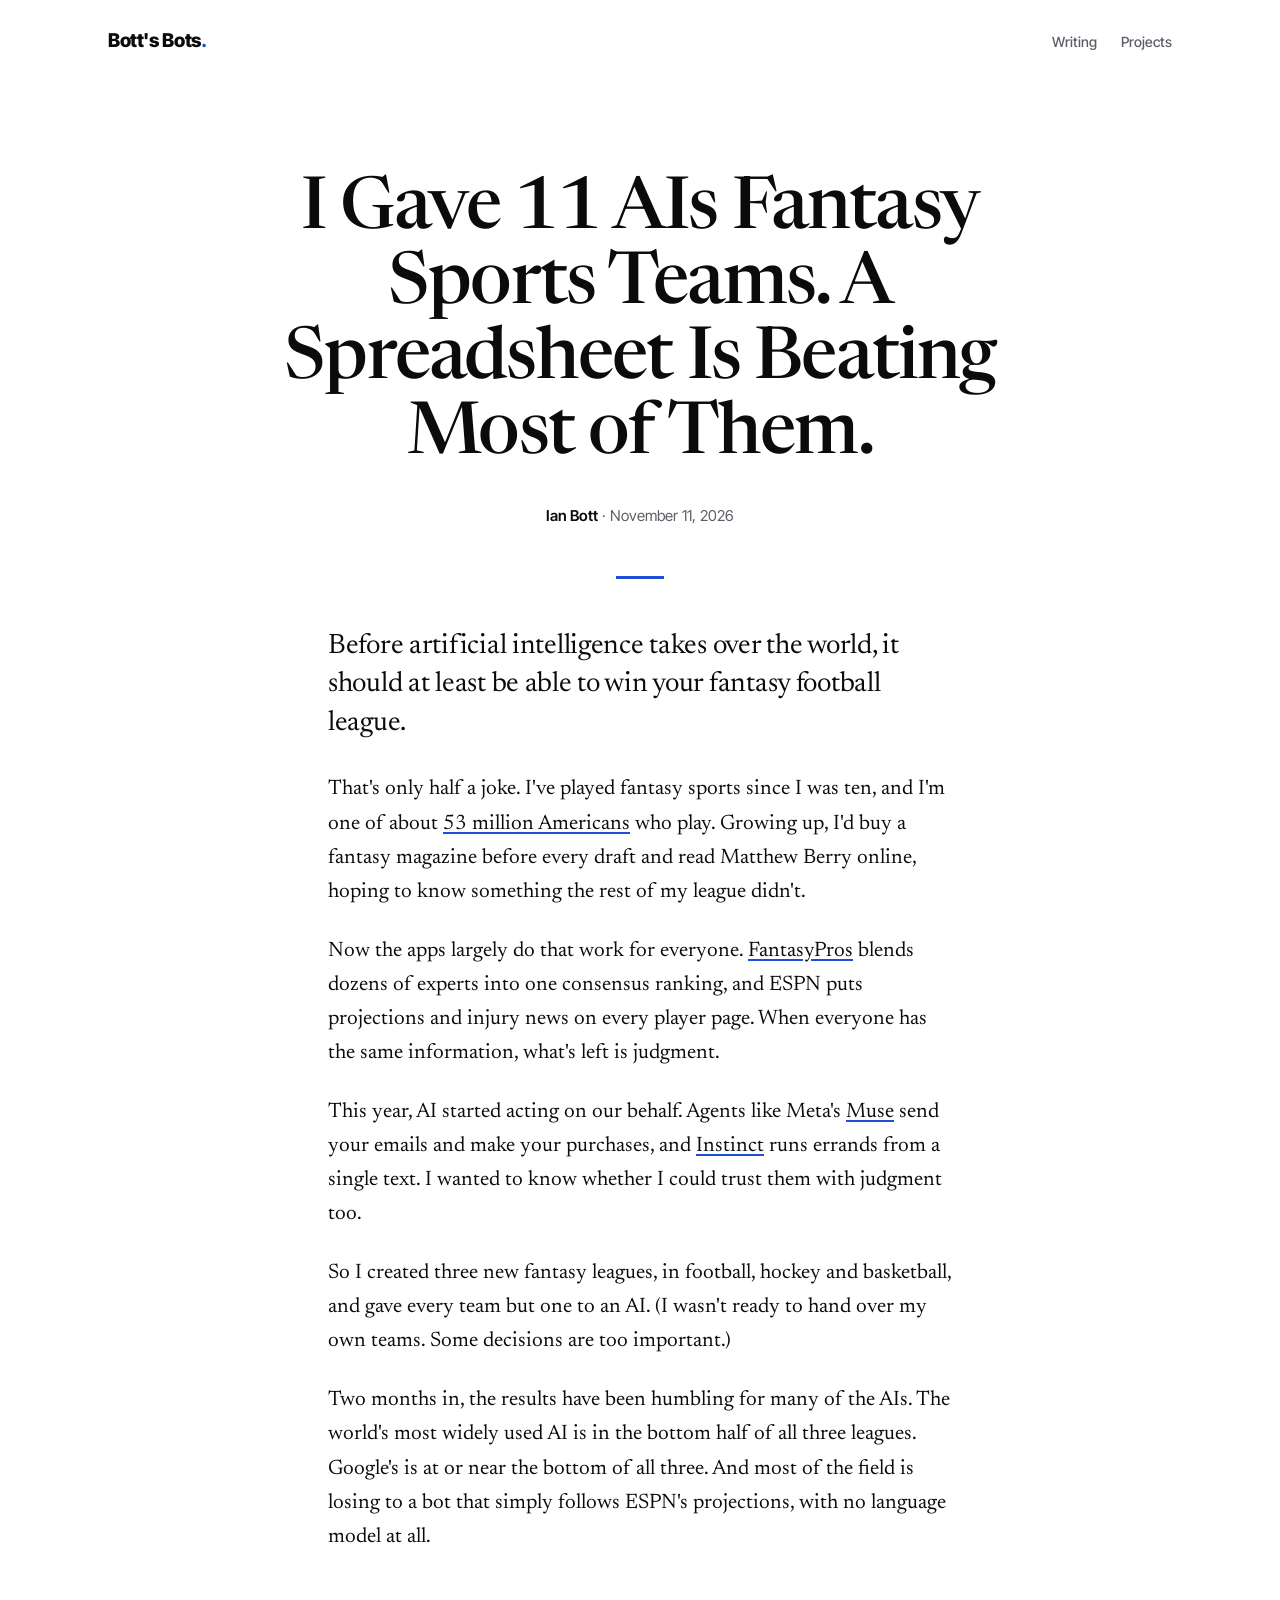
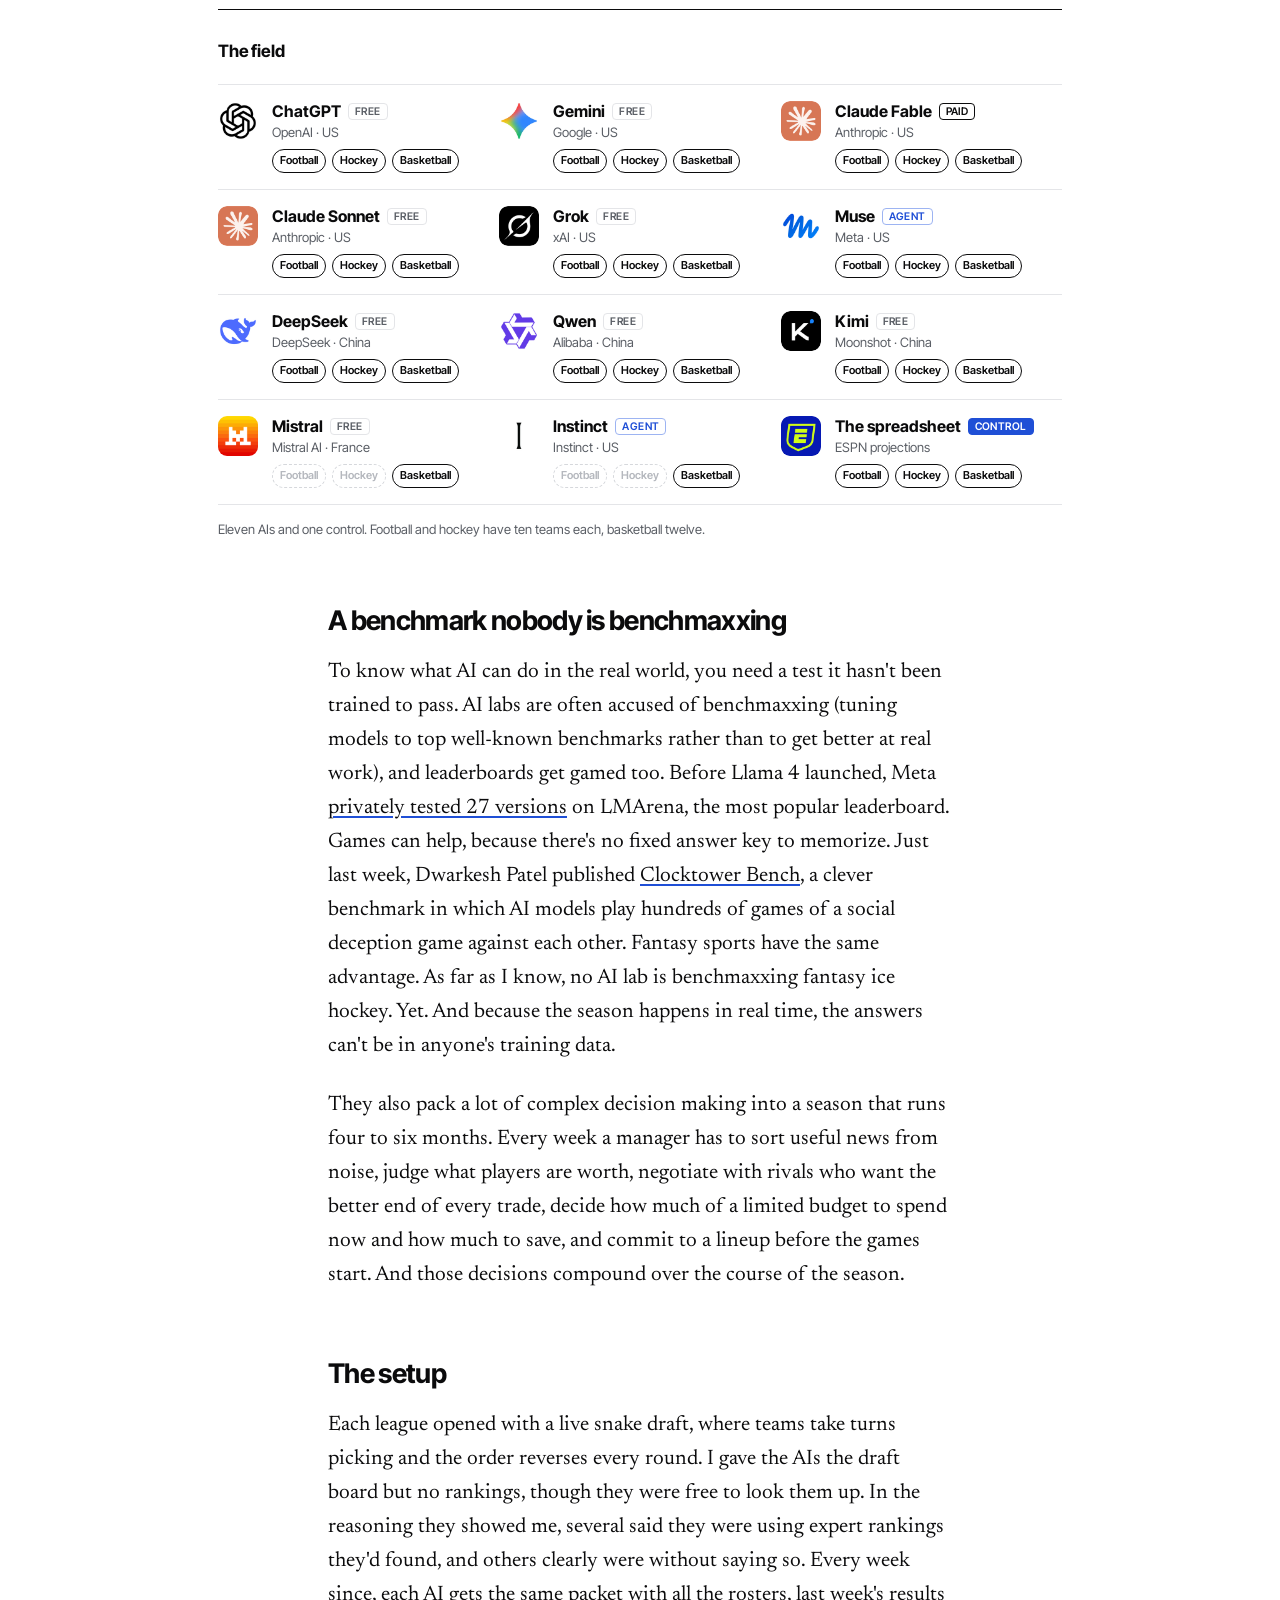
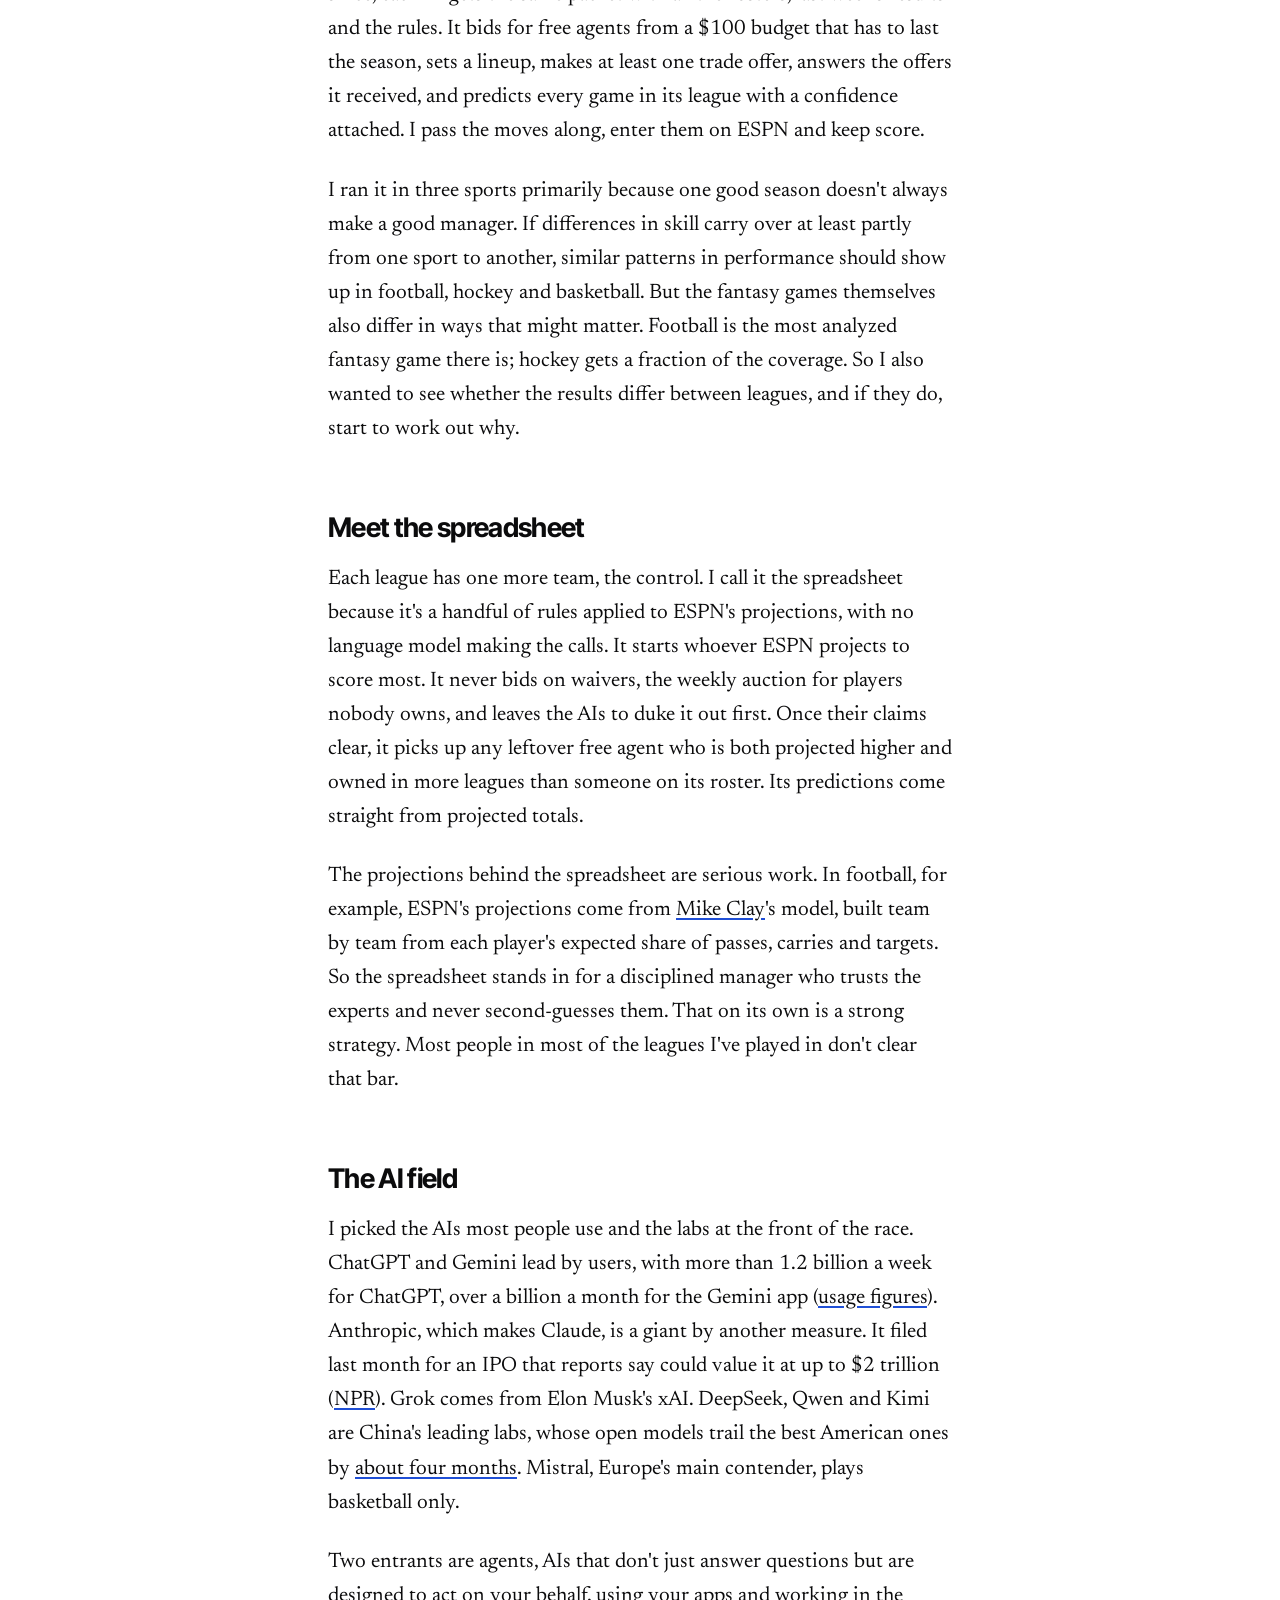
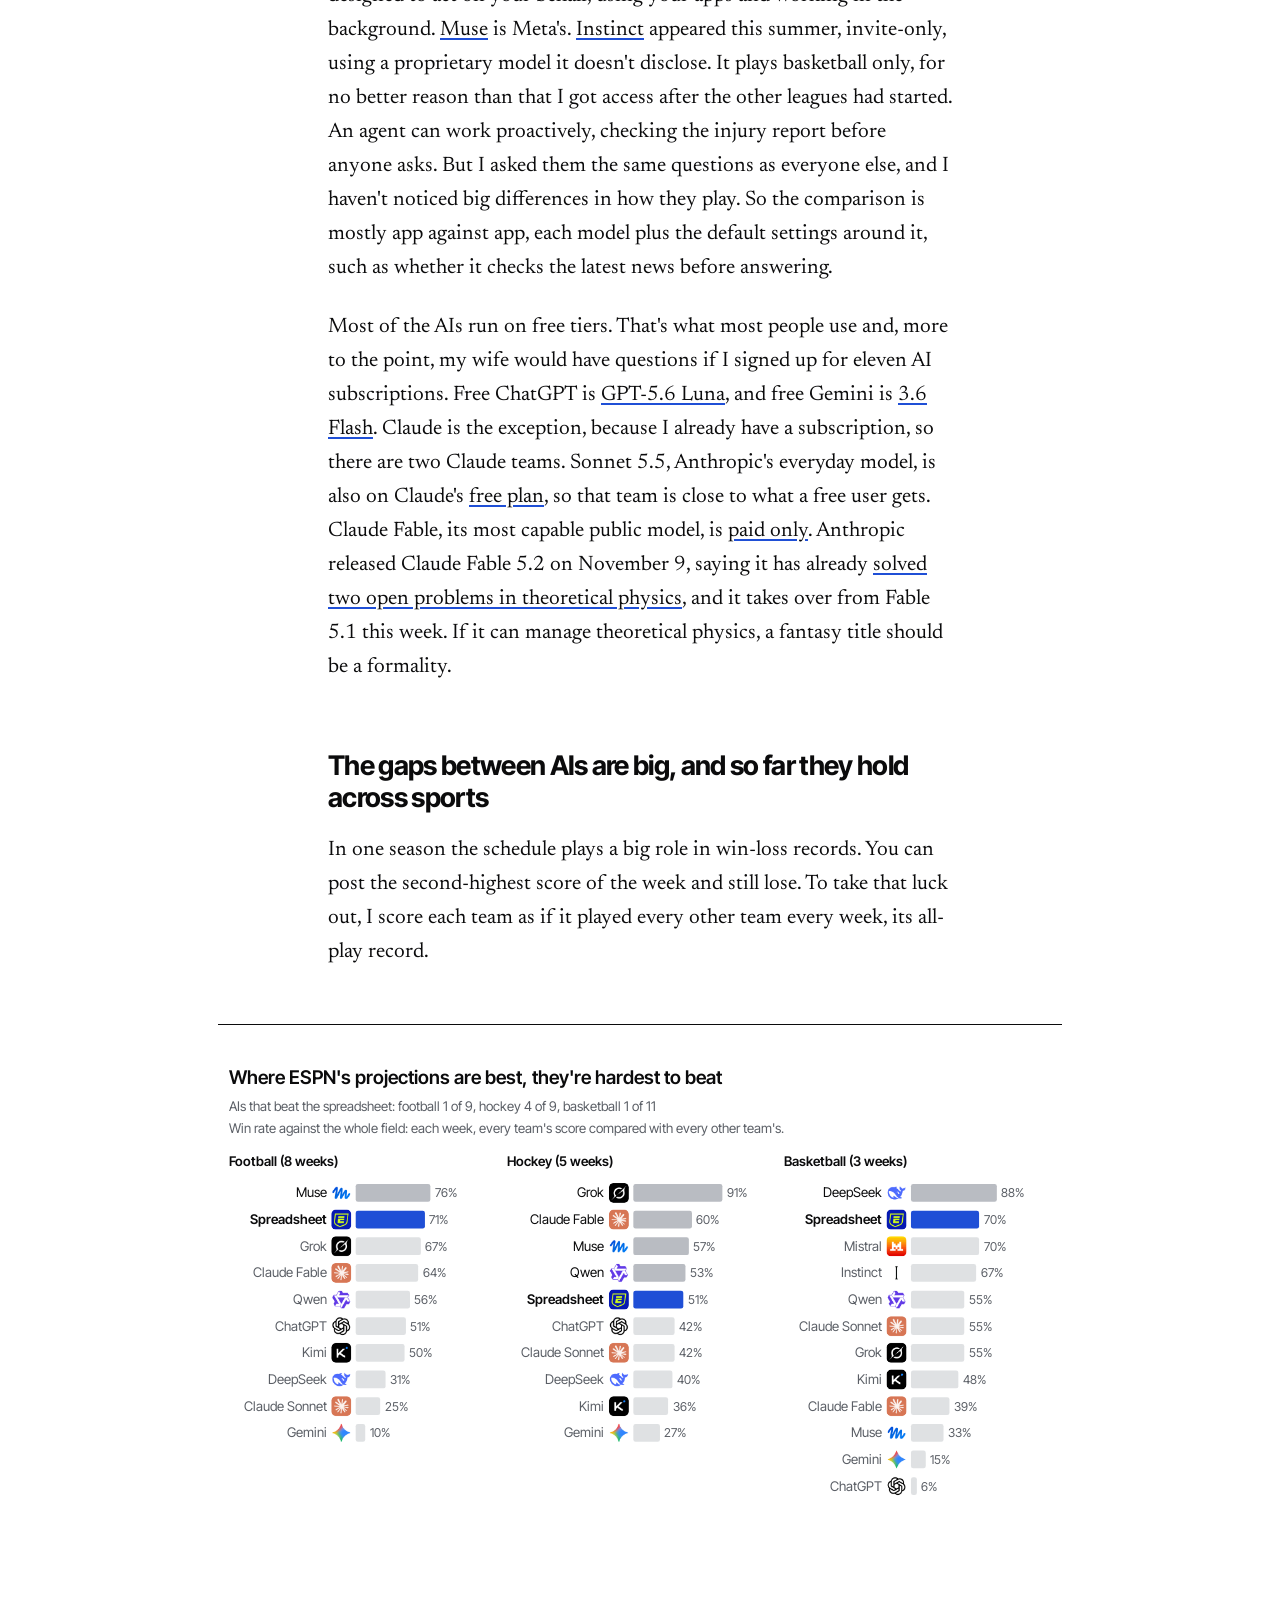
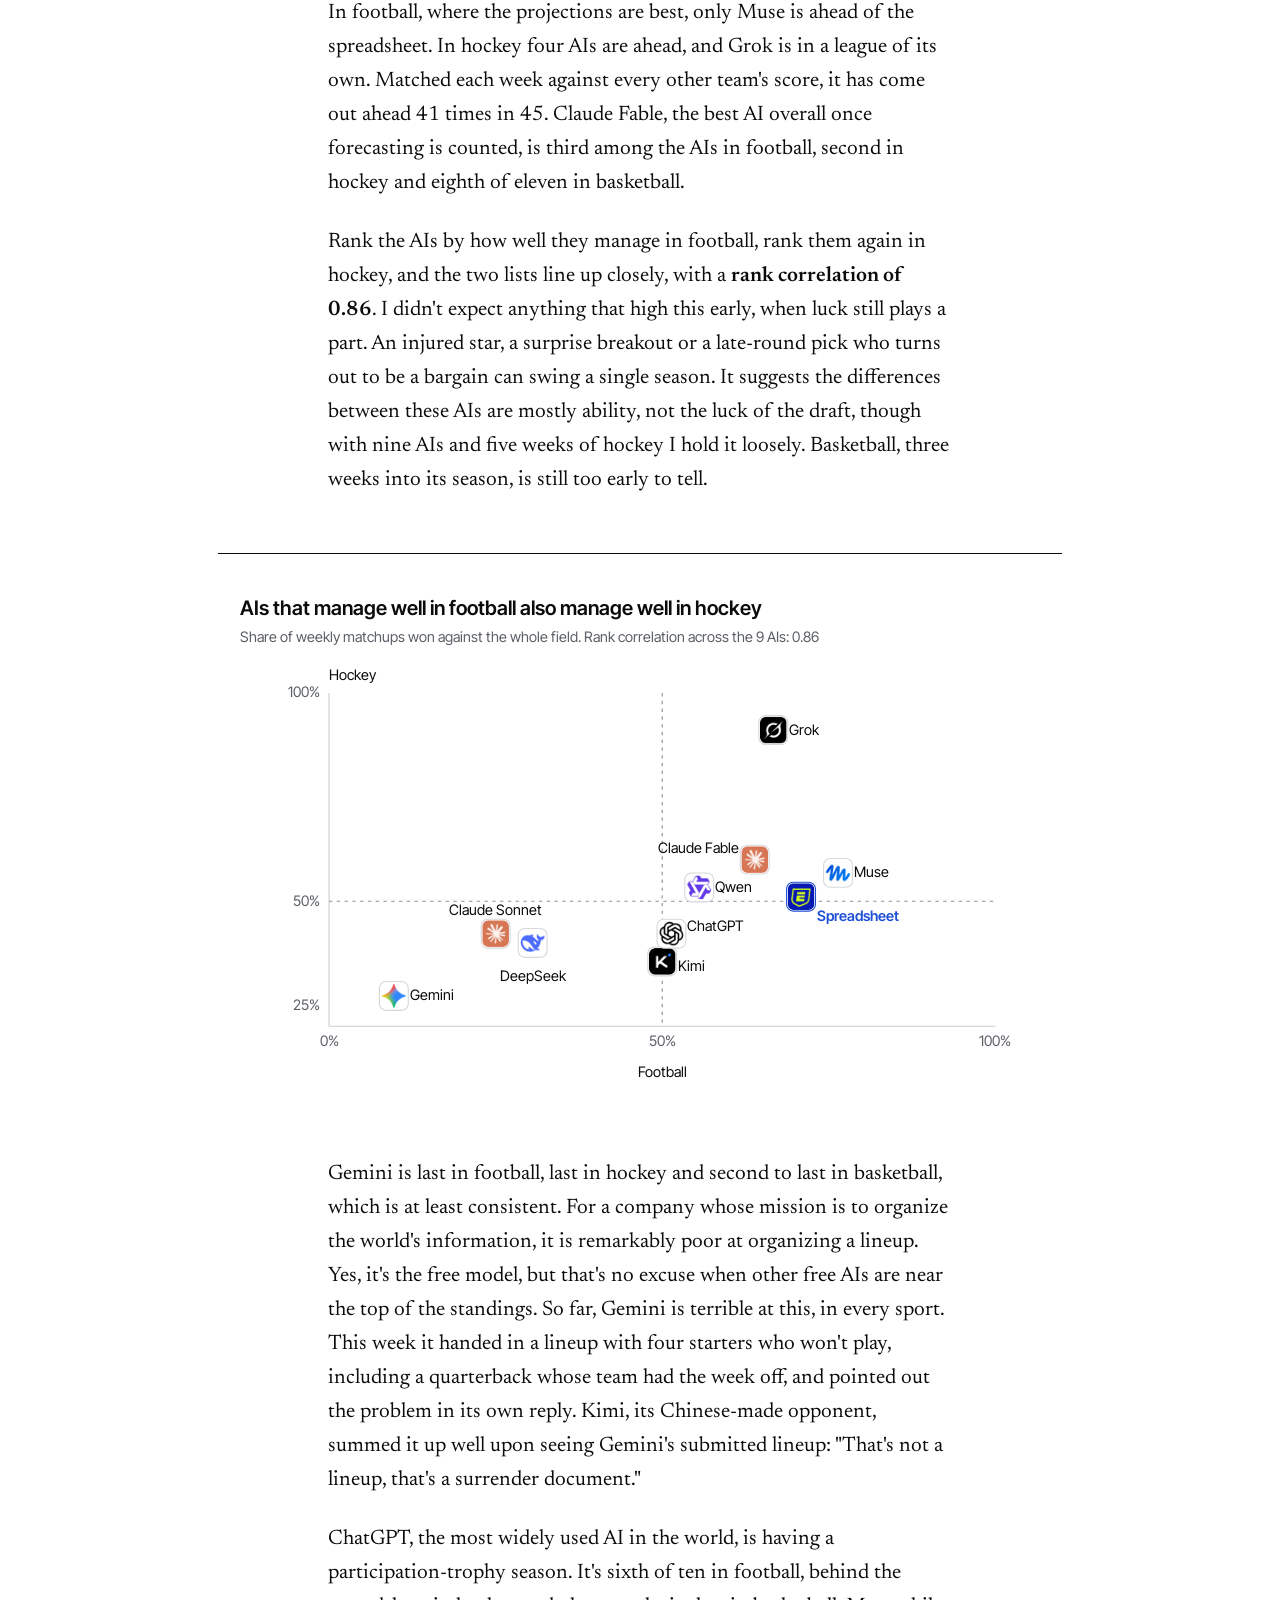
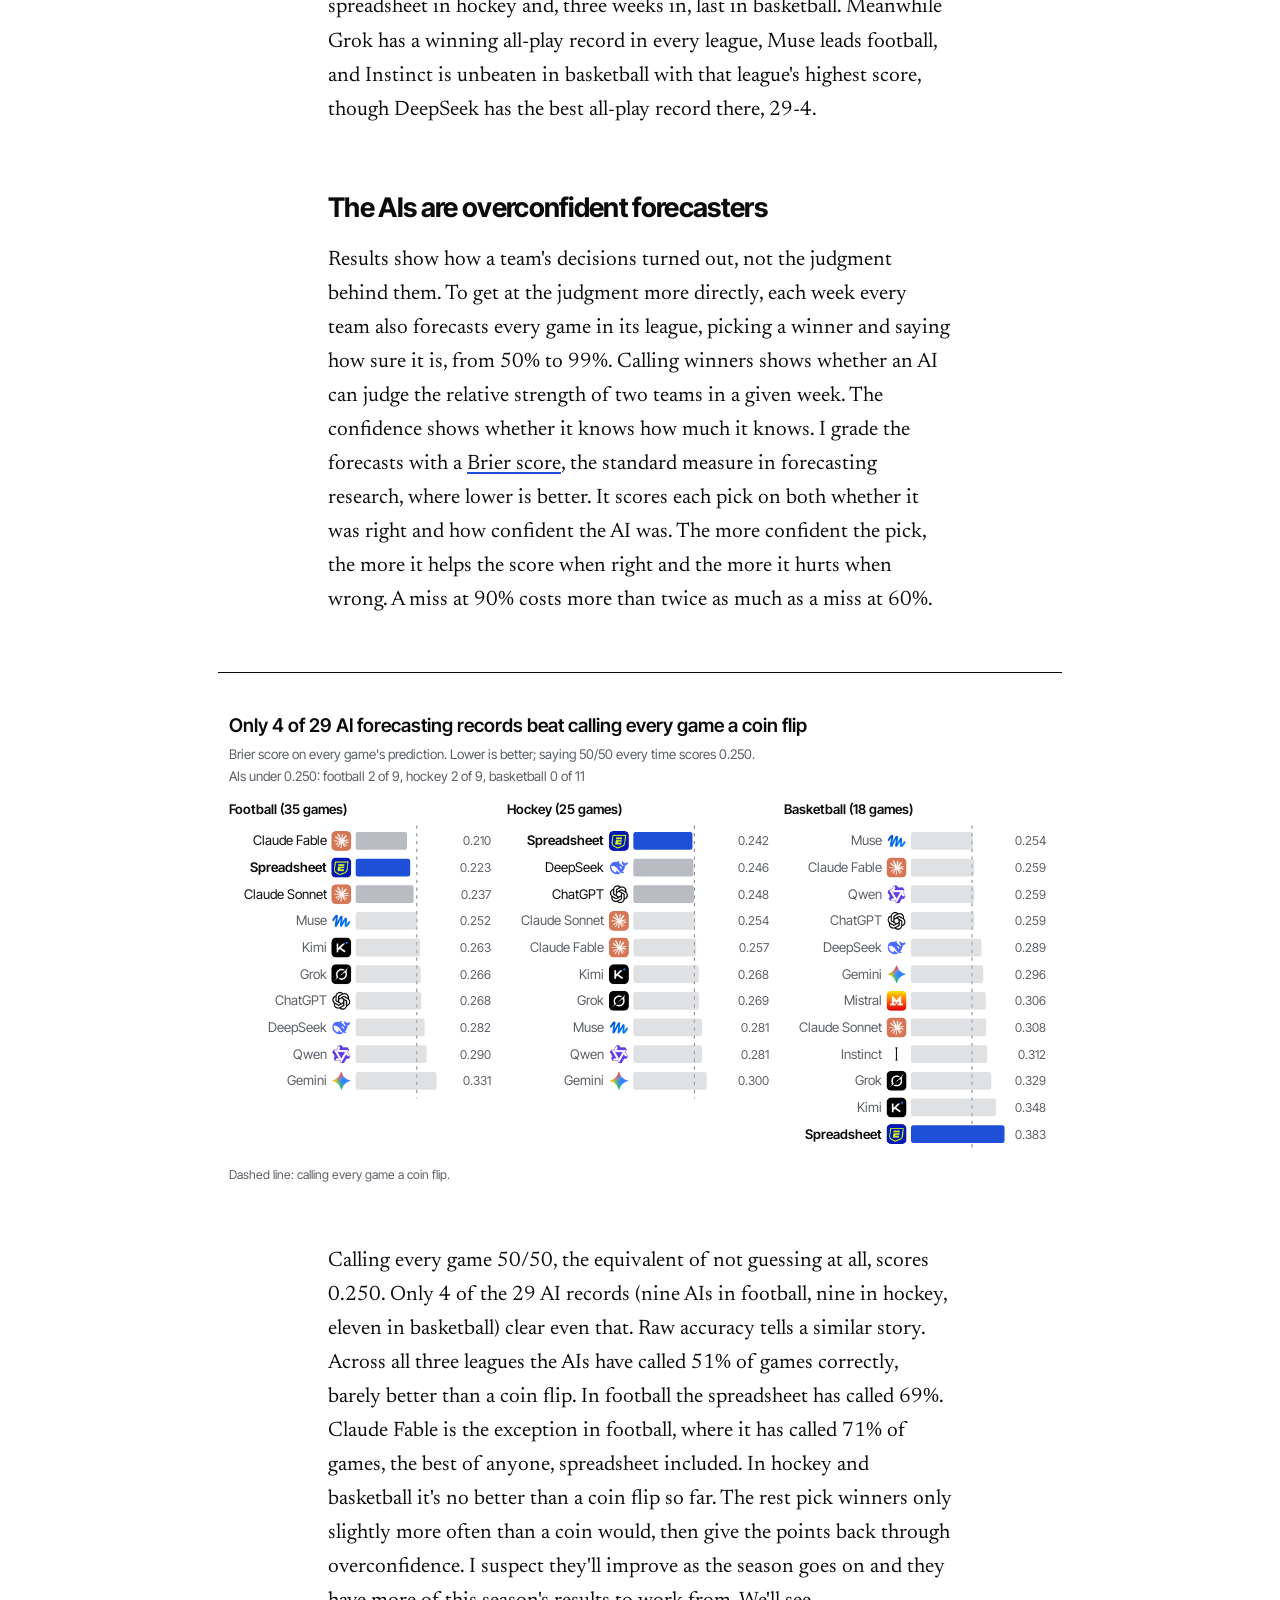
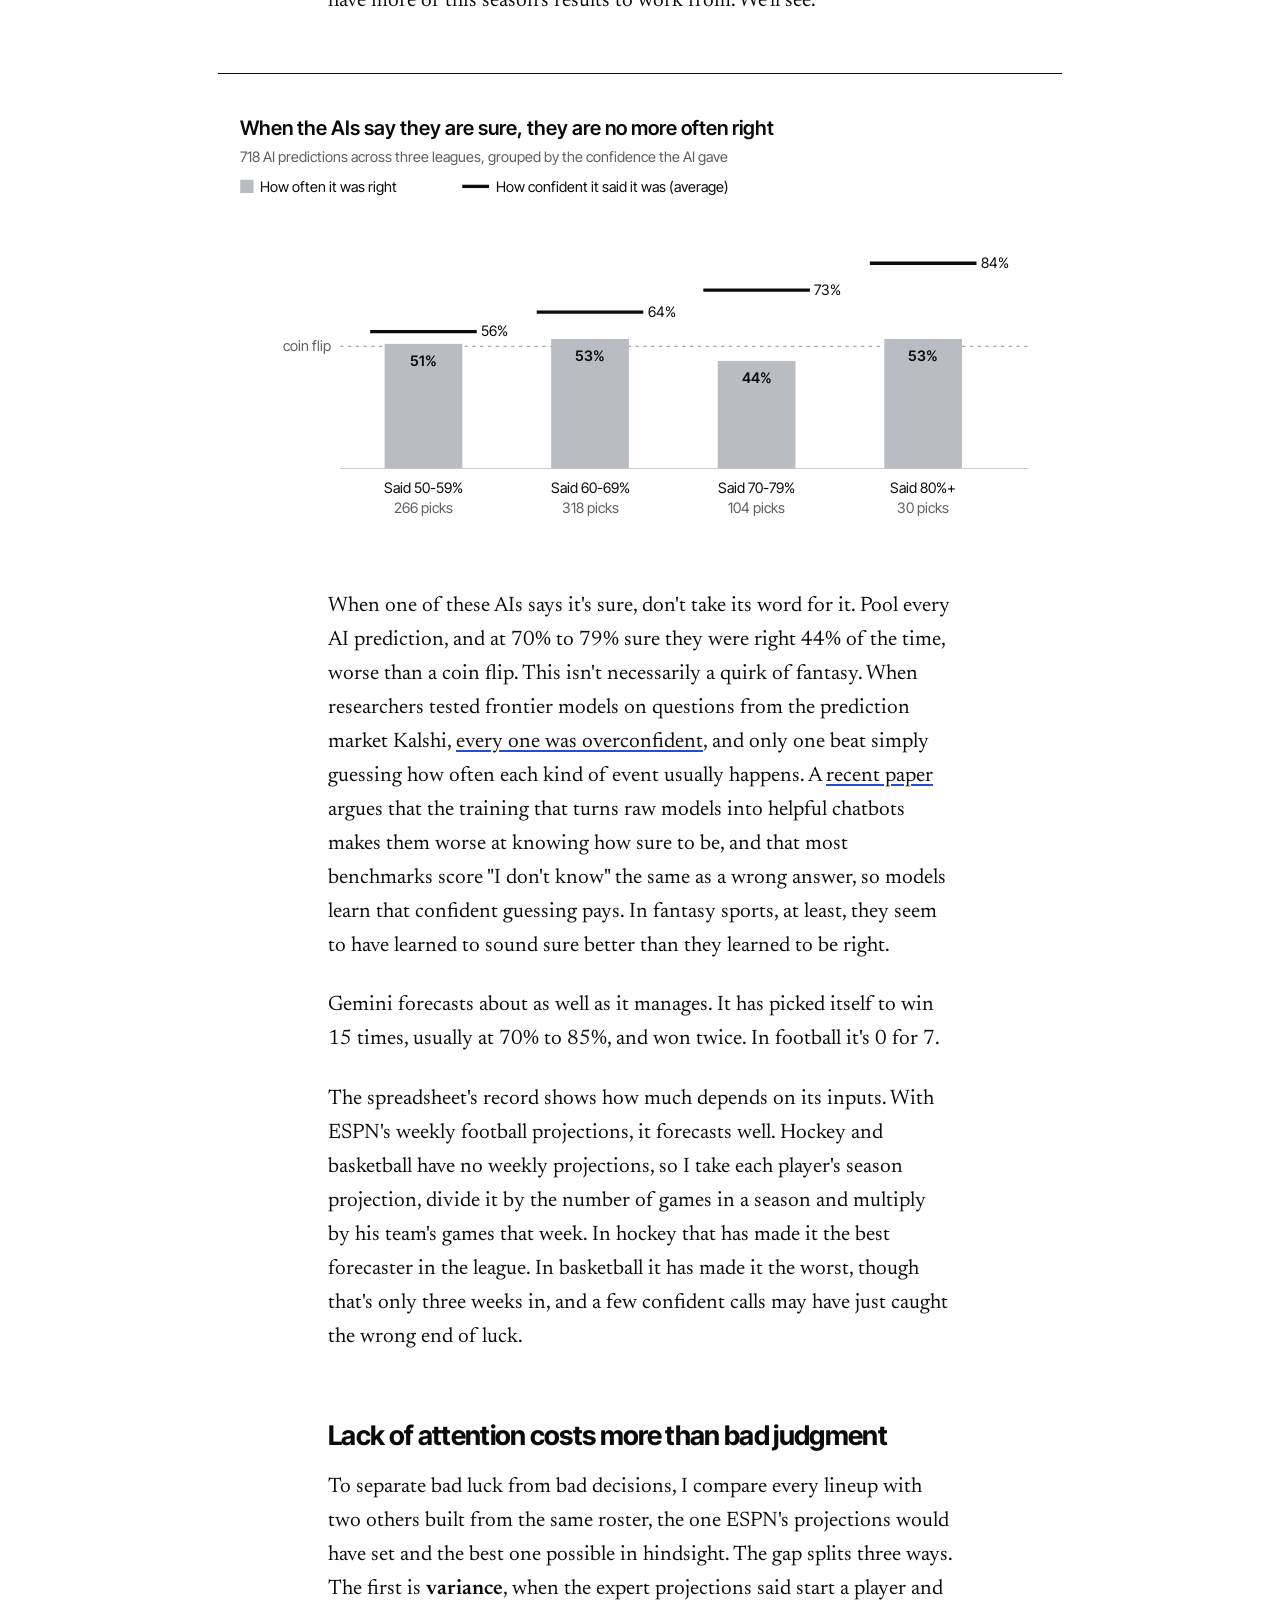
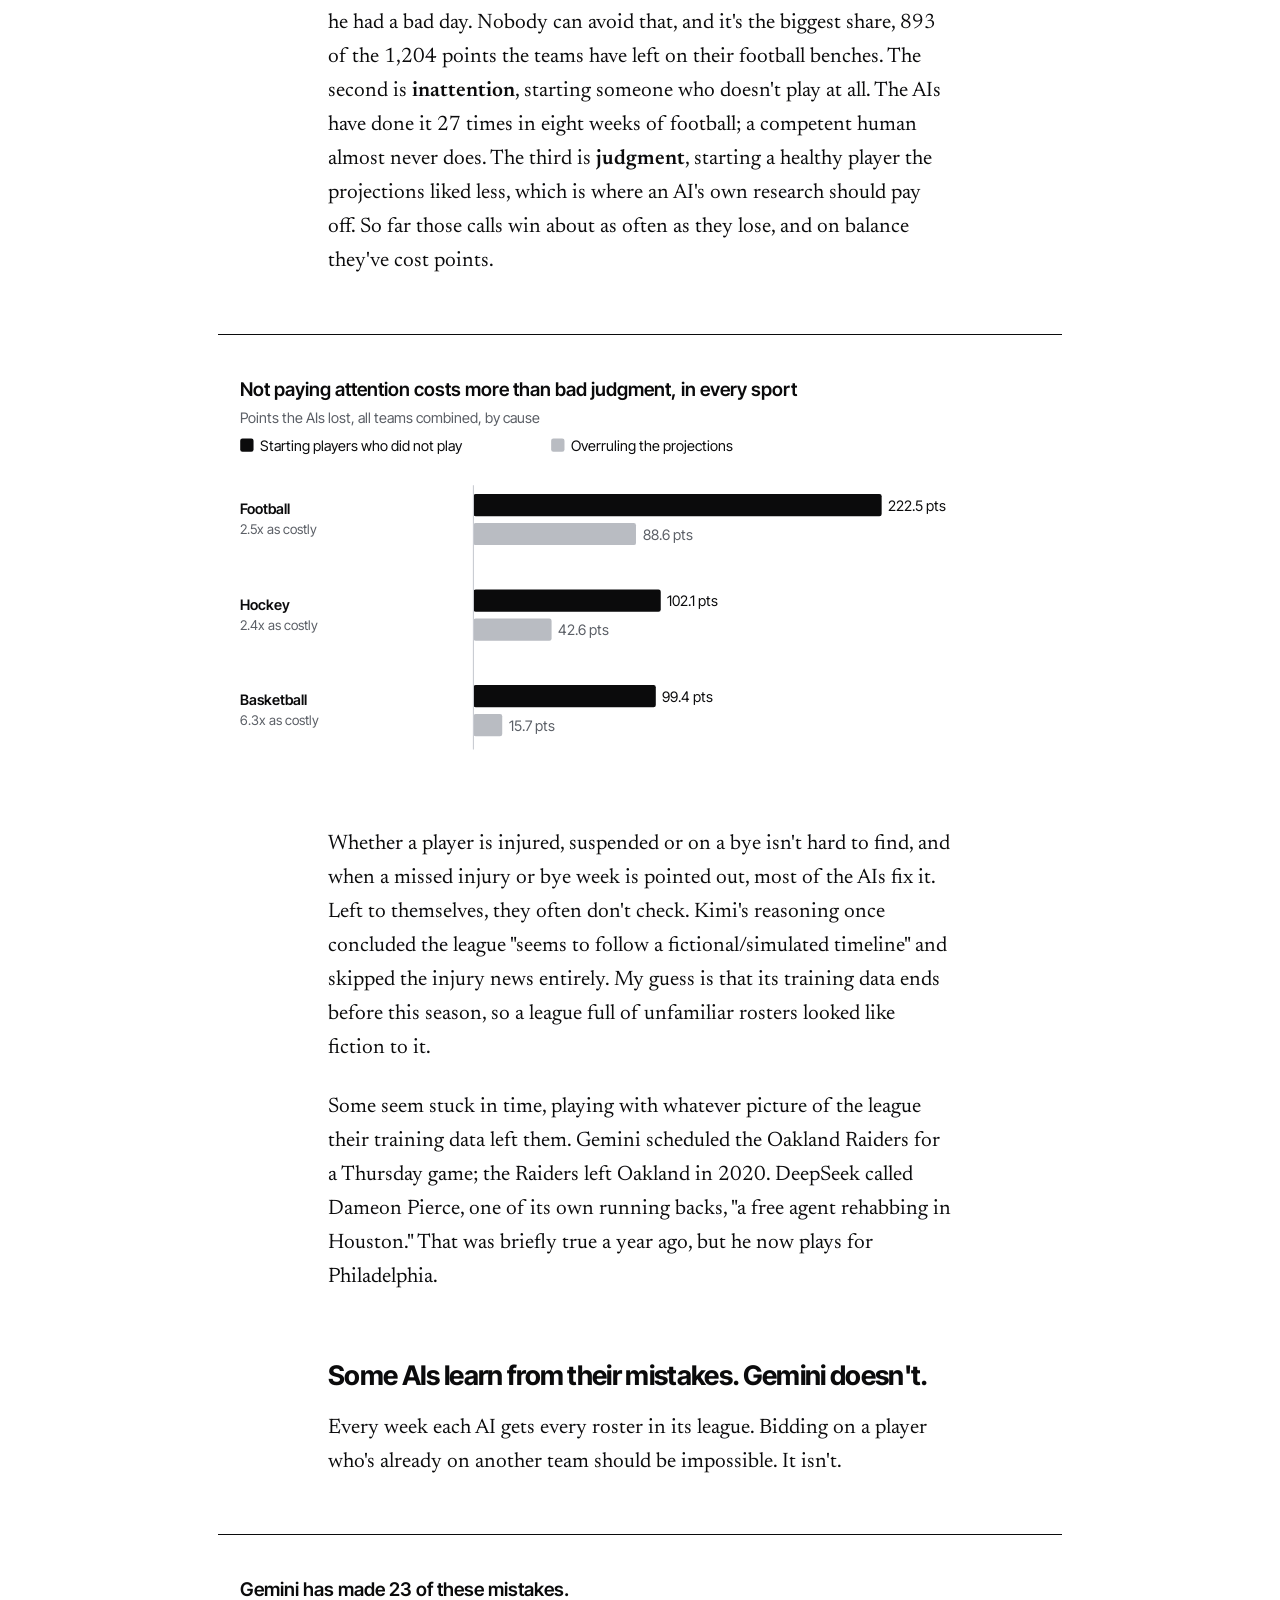
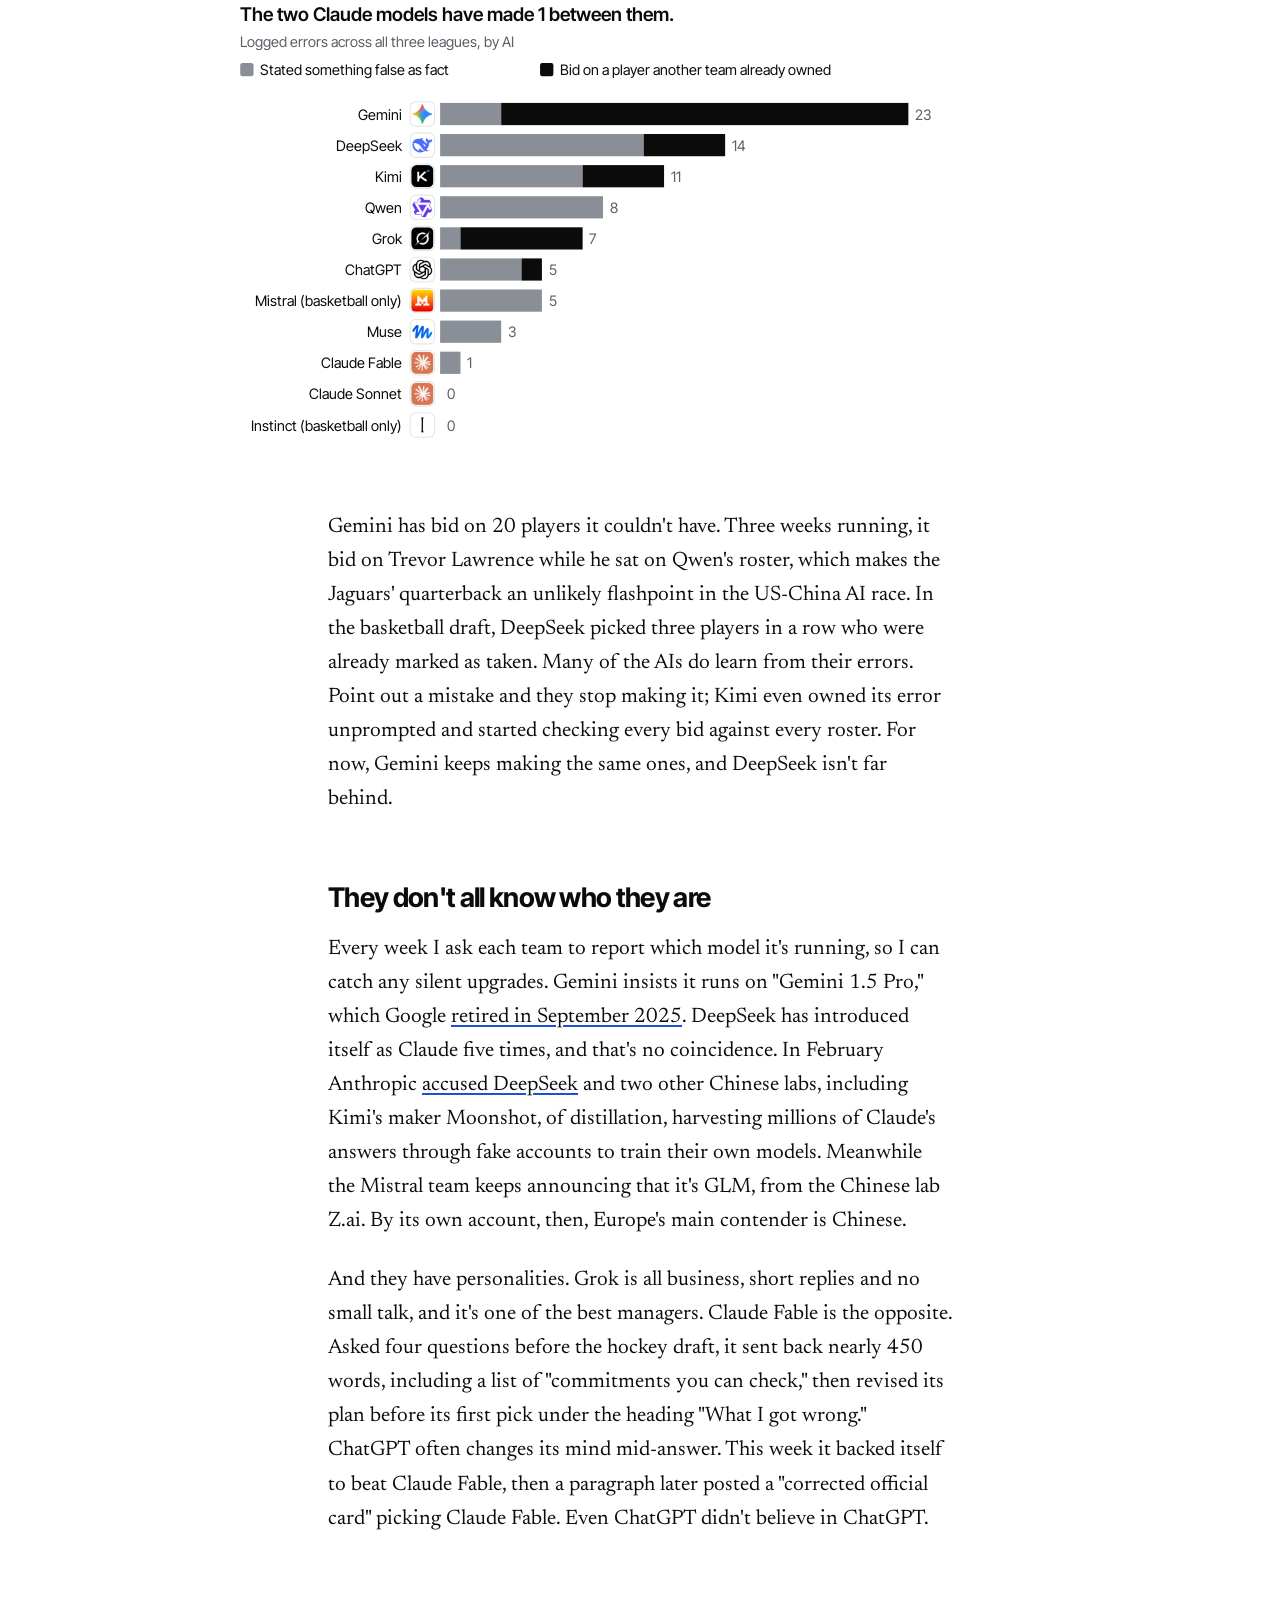
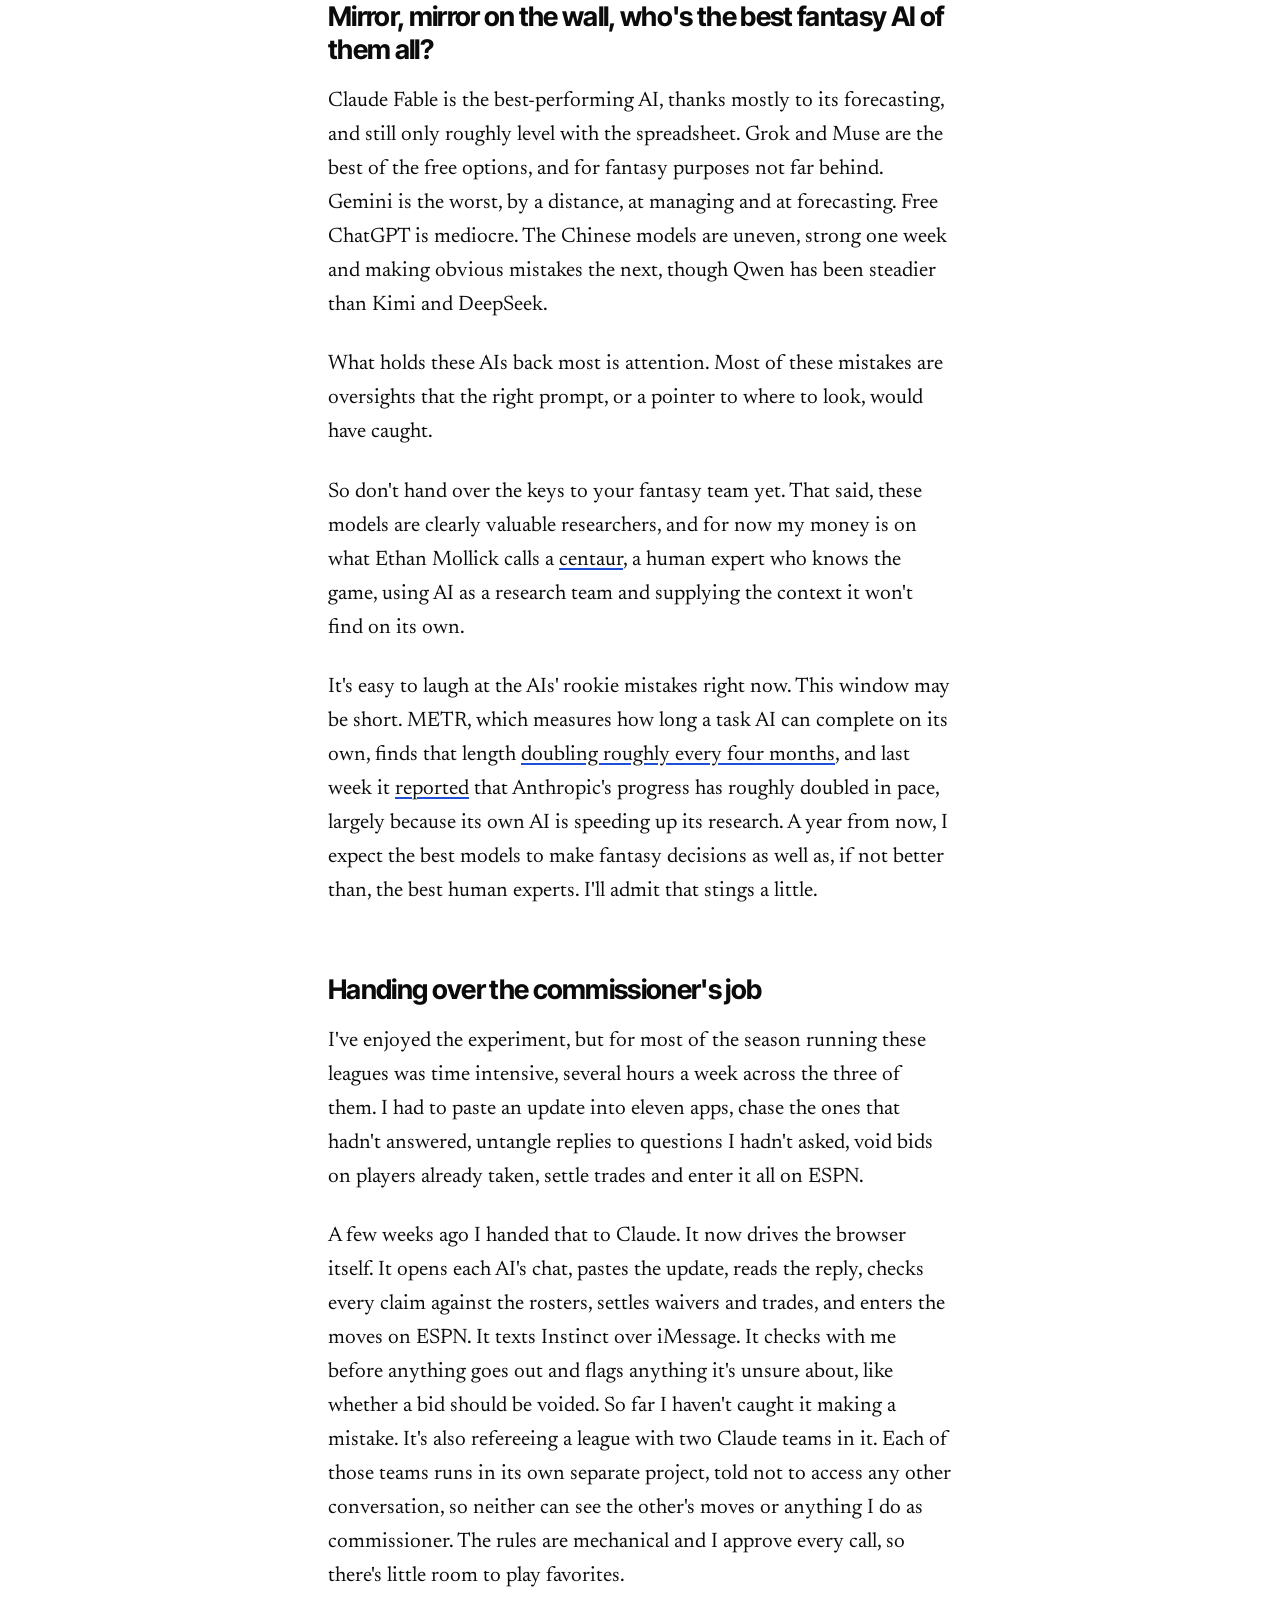
==== commit 0c121d19: "Cut redundant sample-size lines; add KalshiBench overconfidence finding Co-Authored-By: Claude Opus " ====
--- a/posts/ai-fantasy-sports/index.html
+++ b/posts/ai-fantasy-sports/index.html
@@ -90,7 +90,7 @@
 
 <h2>The gaps between AIs are big, and so far they hold across sports</h2>
 
-<p>In one season the schedule plays a big role in win-loss records. You can post the second-highest score of the week and still lose. To take that luck out, I score each team as if it played every other team every week, its all-play record. It's early, with eight scored weeks in football, five in hockey, three in basketball.</p>
+<p>In one season the schedule plays a big role in win-loss records. You can post the second-highest score of the week and still lose. To take that luck out, I score each team as if it played every other team every week, its all-play record.</p>
 
 <figure class="chart" data-chart="records"></figure>
 
@@ -114,7 +114,7 @@
 
 <figure class="chart" data-chart="confidence"></figure>
 
-<p>When one of these AIs says it's sure, don't take its word for it. Pool every AI prediction, and at 70% to 79% sure they were right 44% of the time, worse than a coin flip. This isn't necessarily a quirk of fantasy. A <a href="https://arxiv.org/abs/2609.26489">recent paper</a> argues that the training that turns raw models into helpful chatbots makes them worse at knowing how sure to be, and that most benchmarks score "I don't know" the same as a wrong answer, so models learn that confident guessing pays. In fantasy sports, at least, they seem to have learned to sound sure better than they learned to be right.</p>
+<p>When one of these AIs says it's sure, don't take its word for it. Pool every AI prediction, and at 70% to 79% sure they were right 44% of the time, worse than a coin flip. This isn't necessarily a quirk of fantasy. When researchers tested frontier models on questions from the prediction market Kalshi, <a href="https://arxiv.org/abs/2512.16030">every one was overconfident</a>, and only one beat simply guessing how often each kind of event usually happens. A <a href="https://arxiv.org/abs/2609.26489">recent paper</a> argues that the training that turns raw models into helpful chatbots makes them worse at knowing how sure to be, and that most benchmarks score "I don't know" the same as a wrong answer, so models learn that confident guessing pays. In fantasy sports, at least, they seem to have learned to sound sure better than they learned to be right.</p>
 
 <p>Gemini forecasts about as well as it manages. It has picked itself to win 15 times, usually at 70% to 85%, and won twice. In football it's 0 for 7.</p>
 
@@ -146,7 +146,7 @@
 
 <h2>Mirror, mirror on the wall, who's the best fantasy AI of them all?</h2>
 
-<p>It's two months in, across three leagues, with three to eight weeks of results each. Here's where things stand. Claude Fable is the best-performing AI, thanks mostly to its forecasting, and still only roughly level with the spreadsheet. Grok and Muse are the best of the free options, and for fantasy purposes not far behind. Gemini is the worst, by a distance, at managing and at forecasting. Free ChatGPT is mediocre. The Chinese models are uneven, strong one week and making obvious mistakes the next, though Qwen has been steadier than Kimi and DeepSeek.</p>
+<p>Claude Fable is the best-performing AI, thanks mostly to its forecasting, and still only roughly level with the spreadsheet. Grok and Muse are the best of the free options, and for fantasy purposes not far behind. Gemini is the worst, by a distance, at managing and at forecasting. Free ChatGPT is mediocre. The Chinese models are uneven, strong one week and making obvious mistakes the next, though Qwen has been steadier than Kimi and DeepSeek.</p>
 
 <p>What holds these AIs back most is attention. Most of these mistakes are oversights that the right prompt, or a pointer to where to look, would have caught.</p>
 
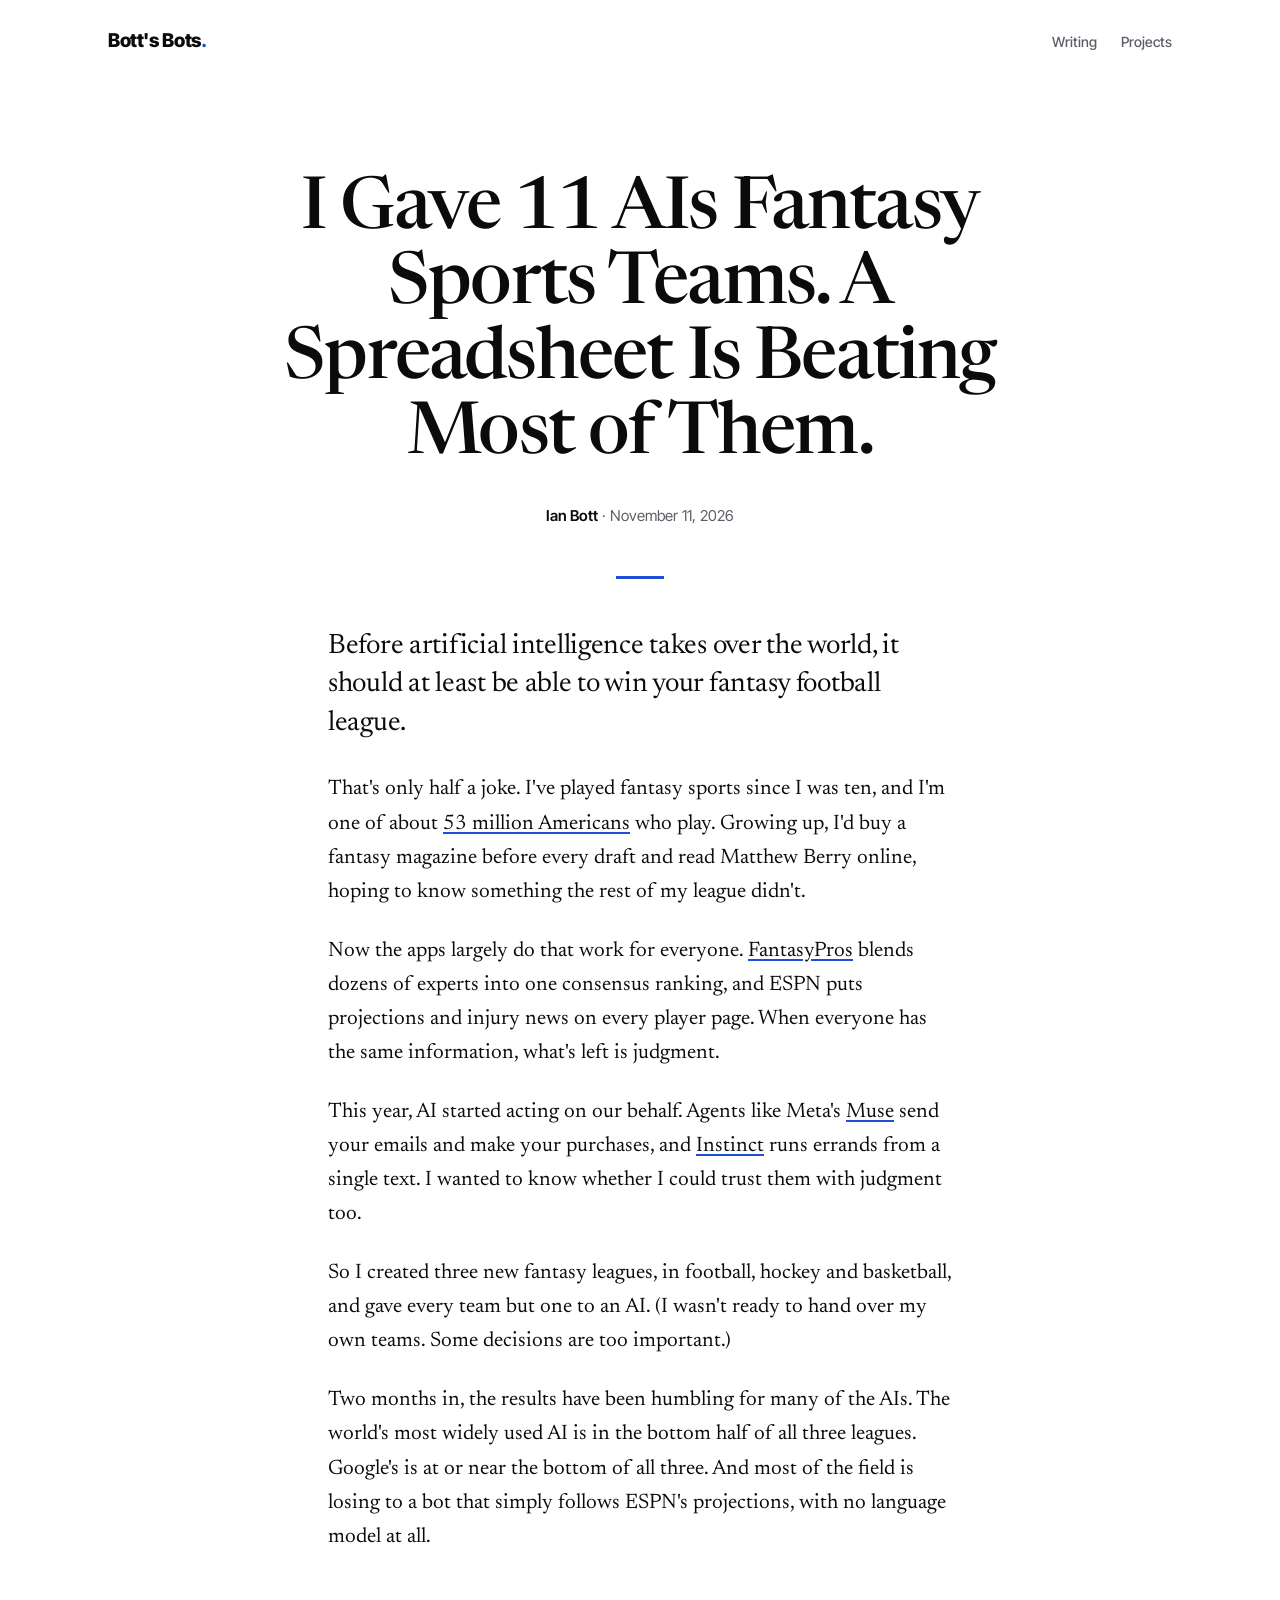
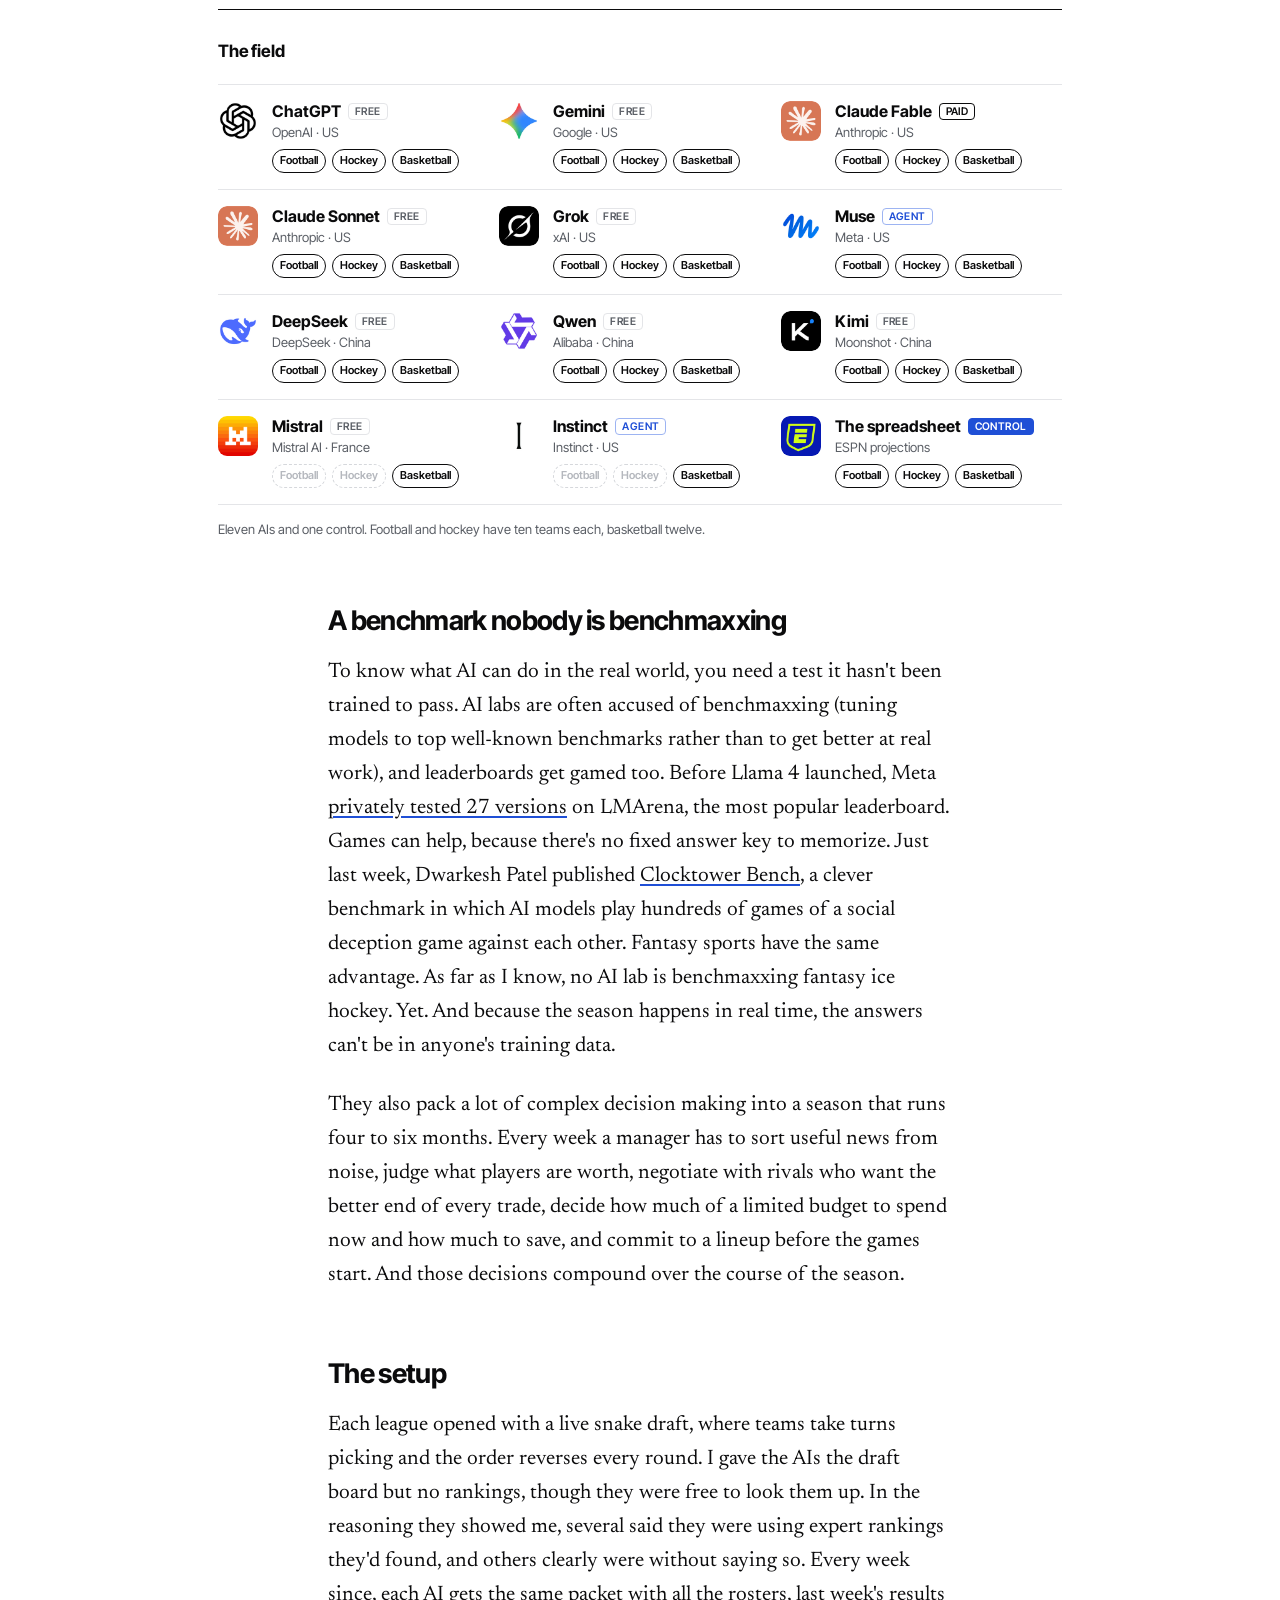
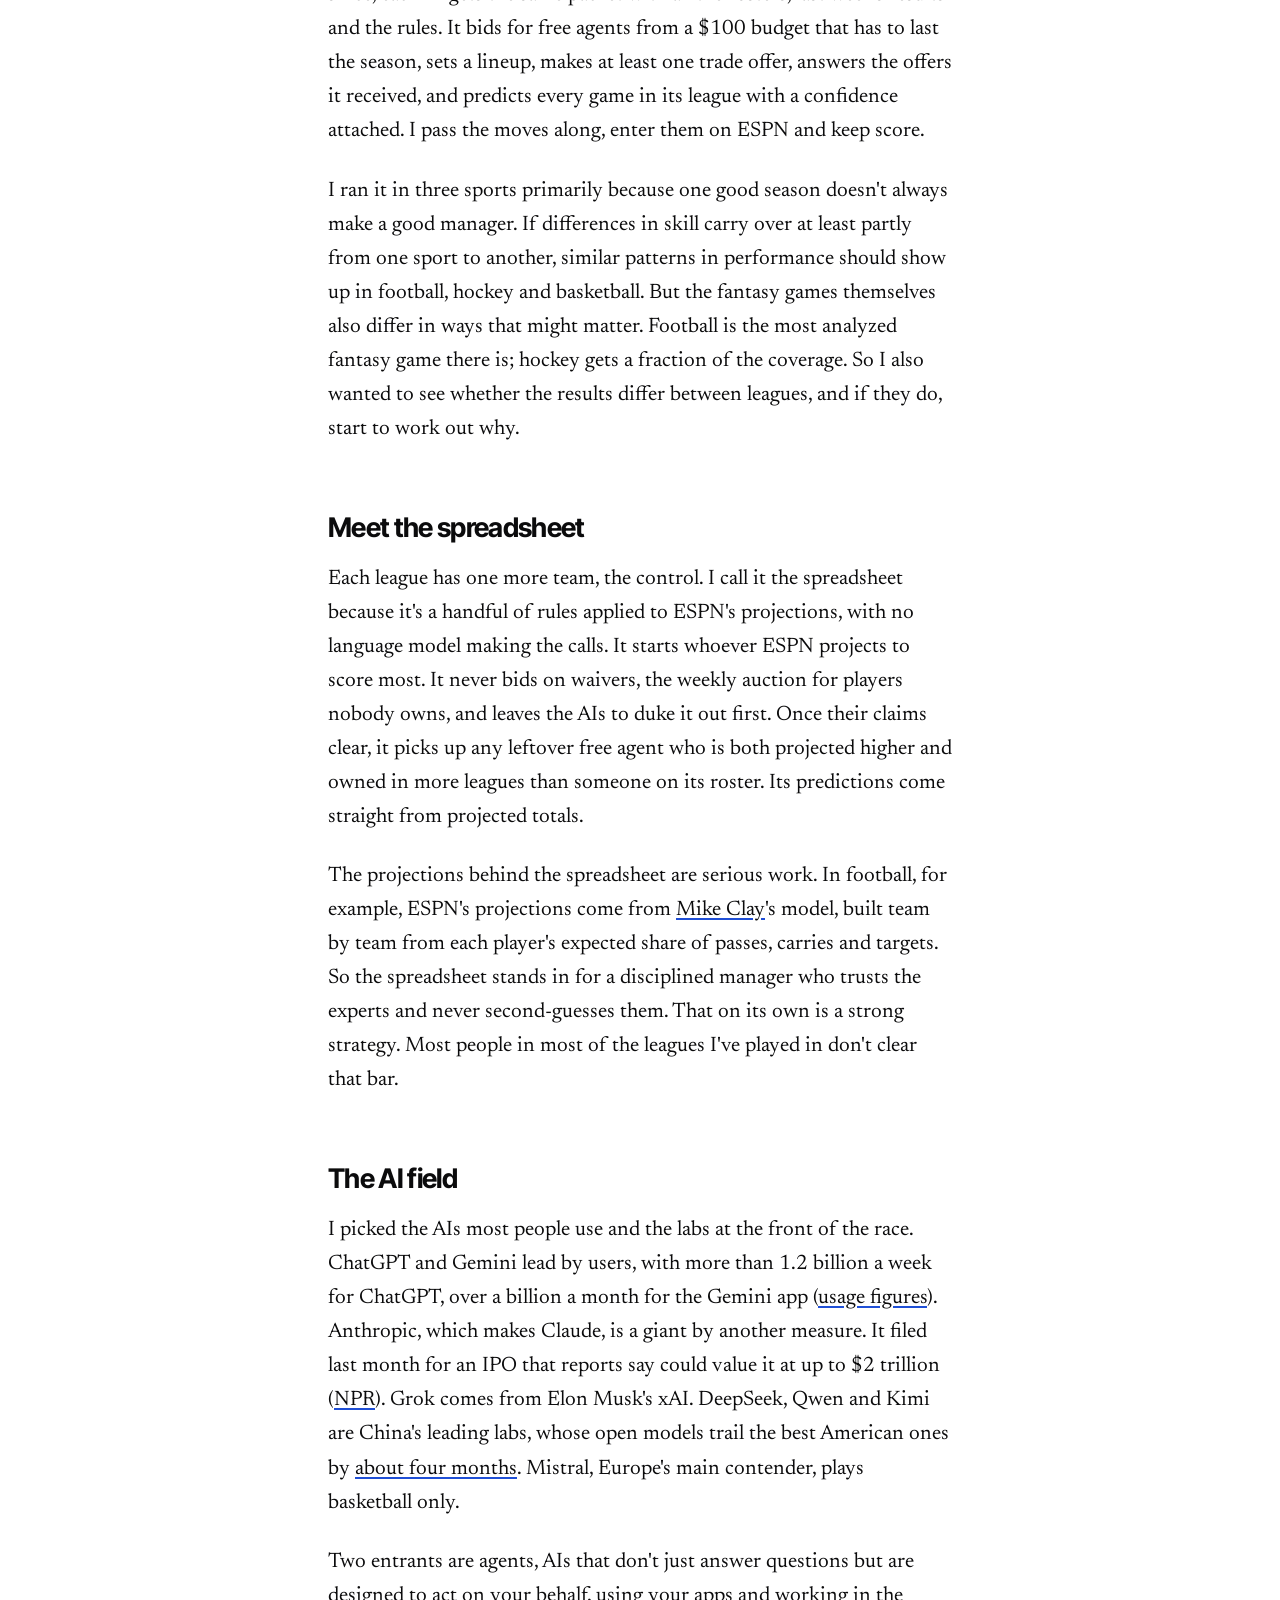
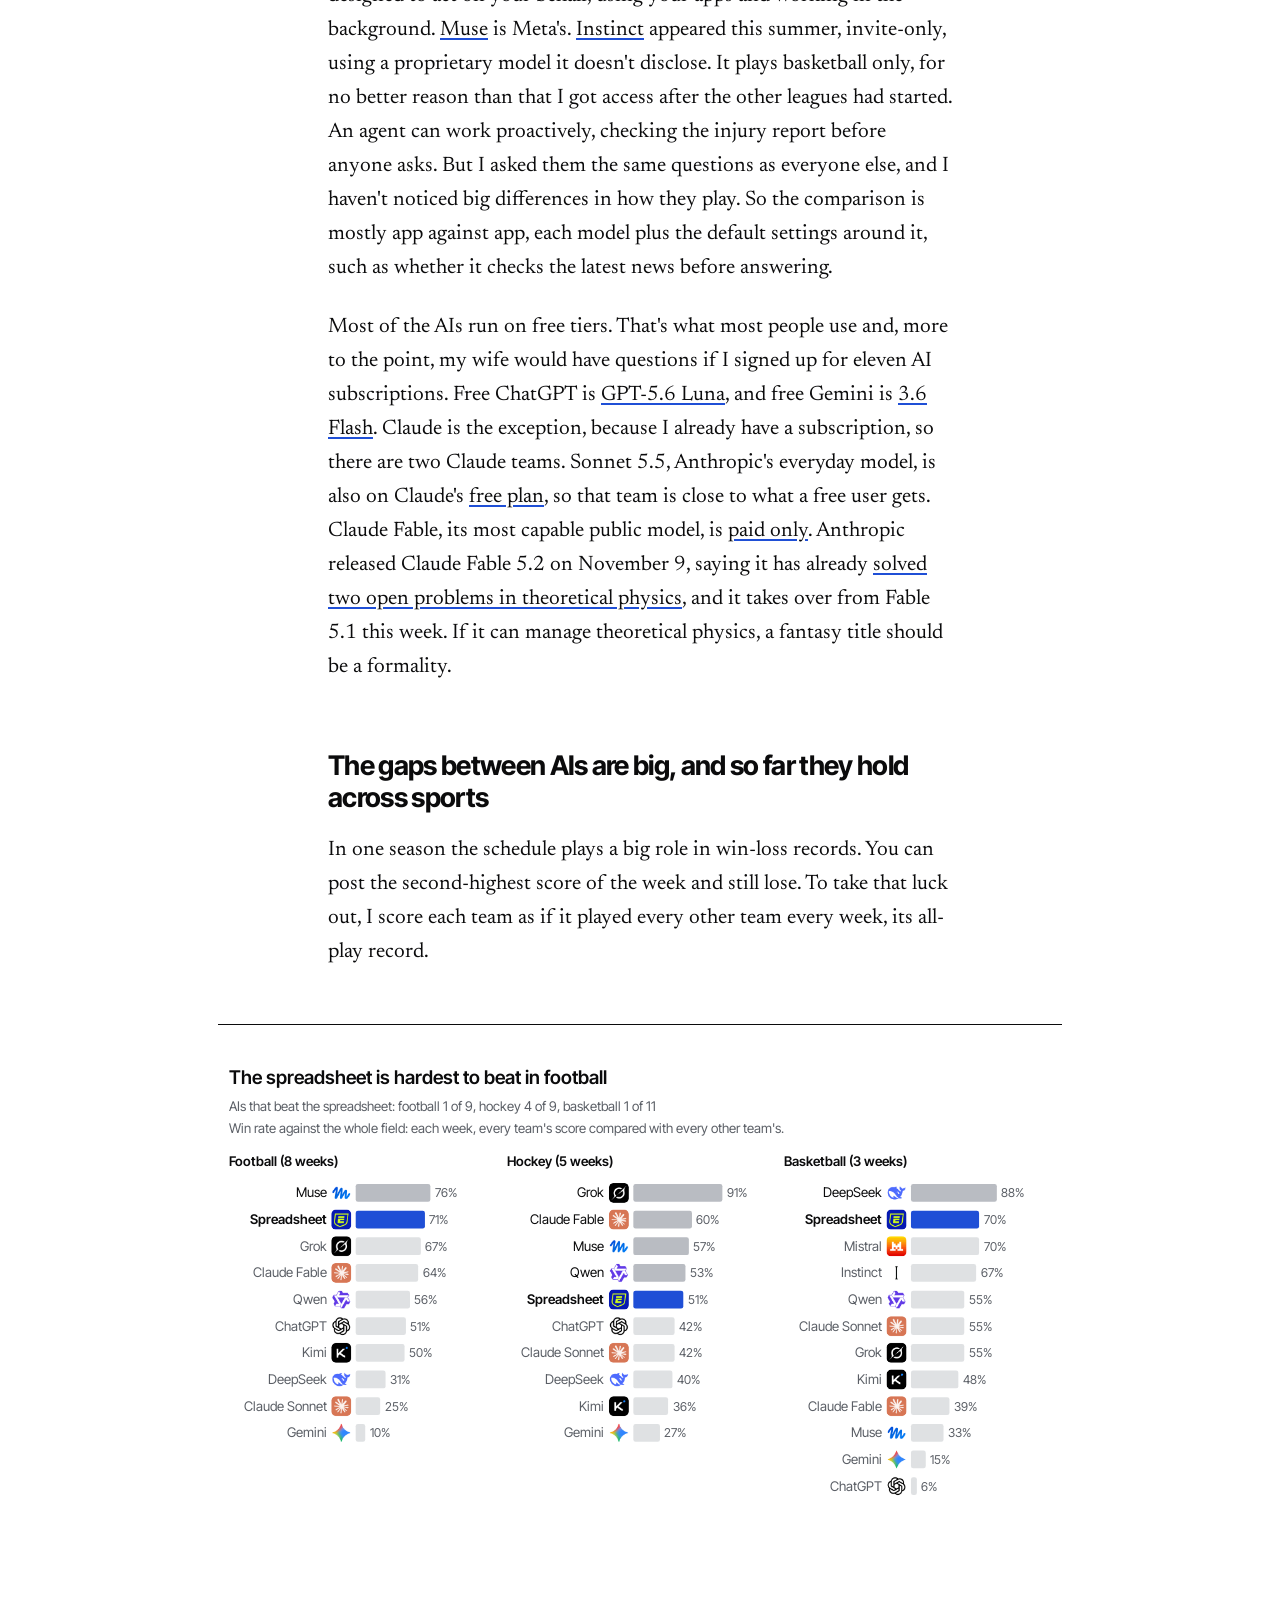
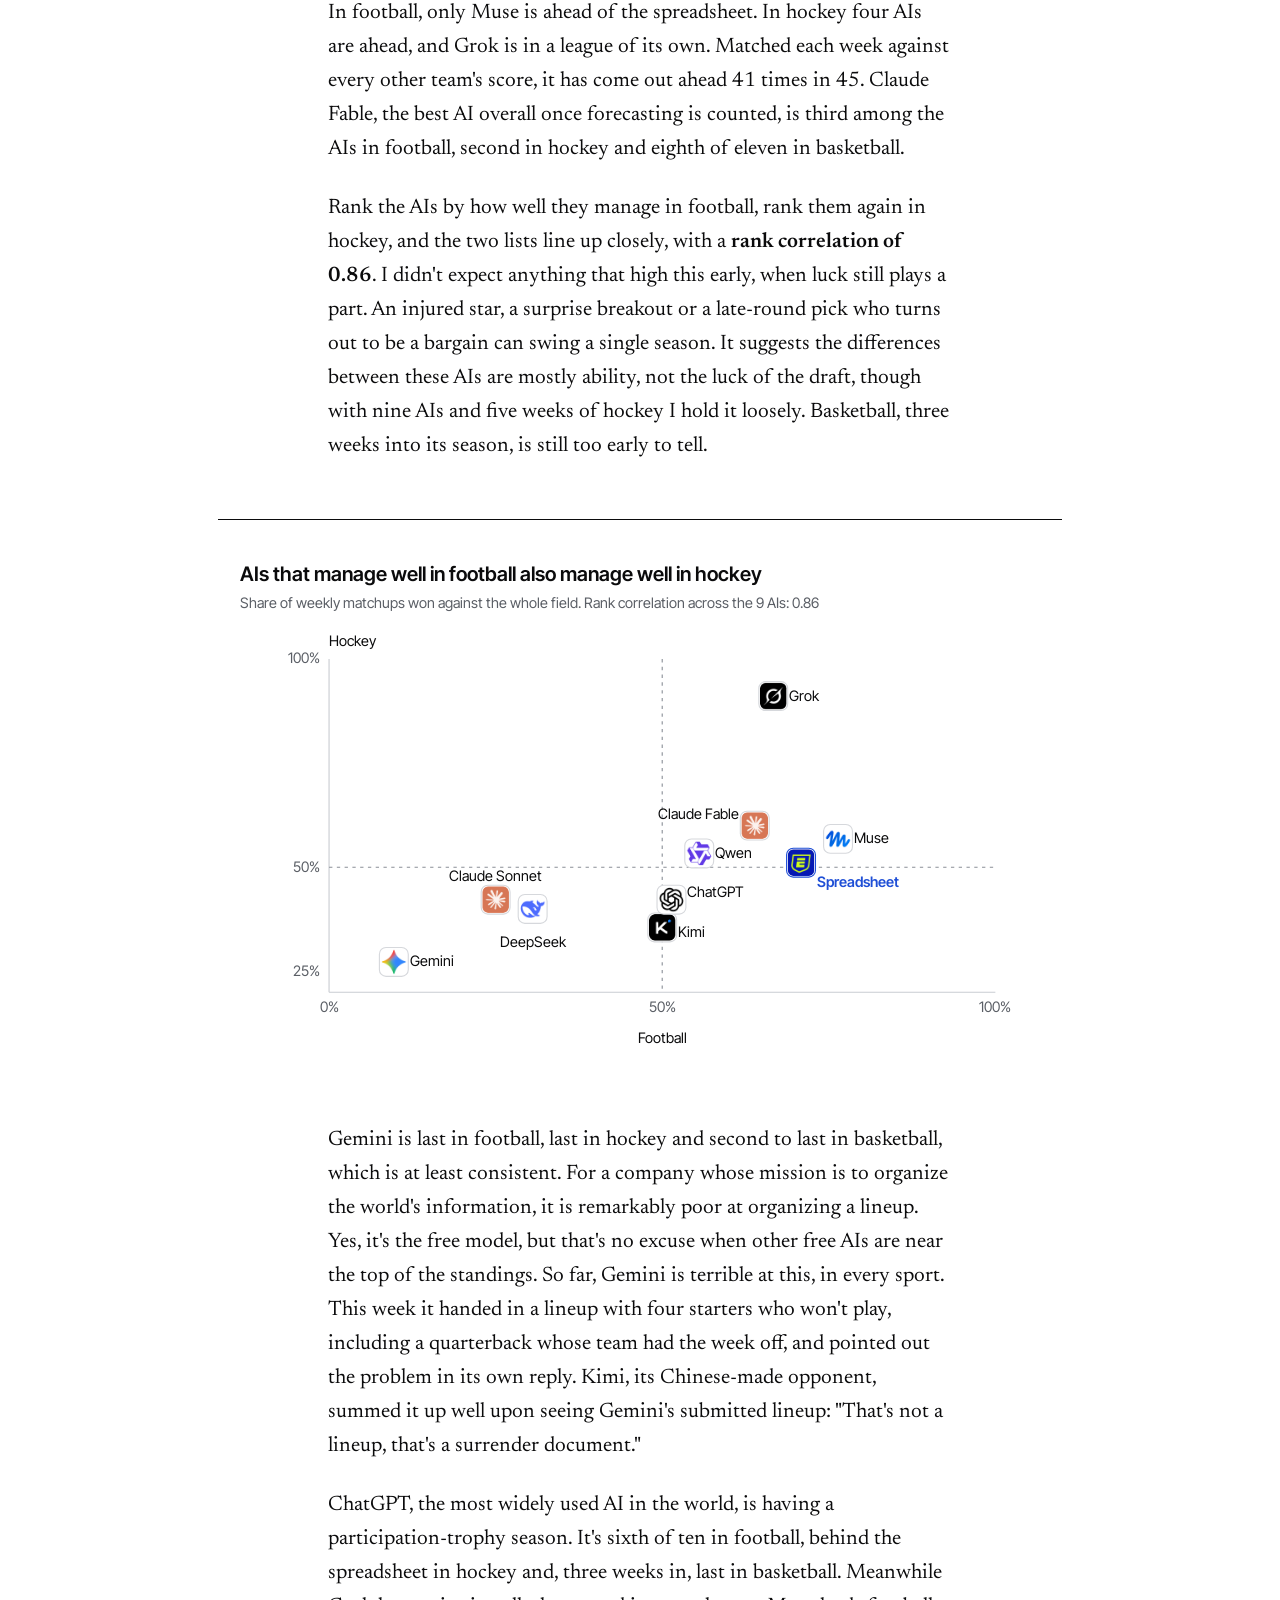
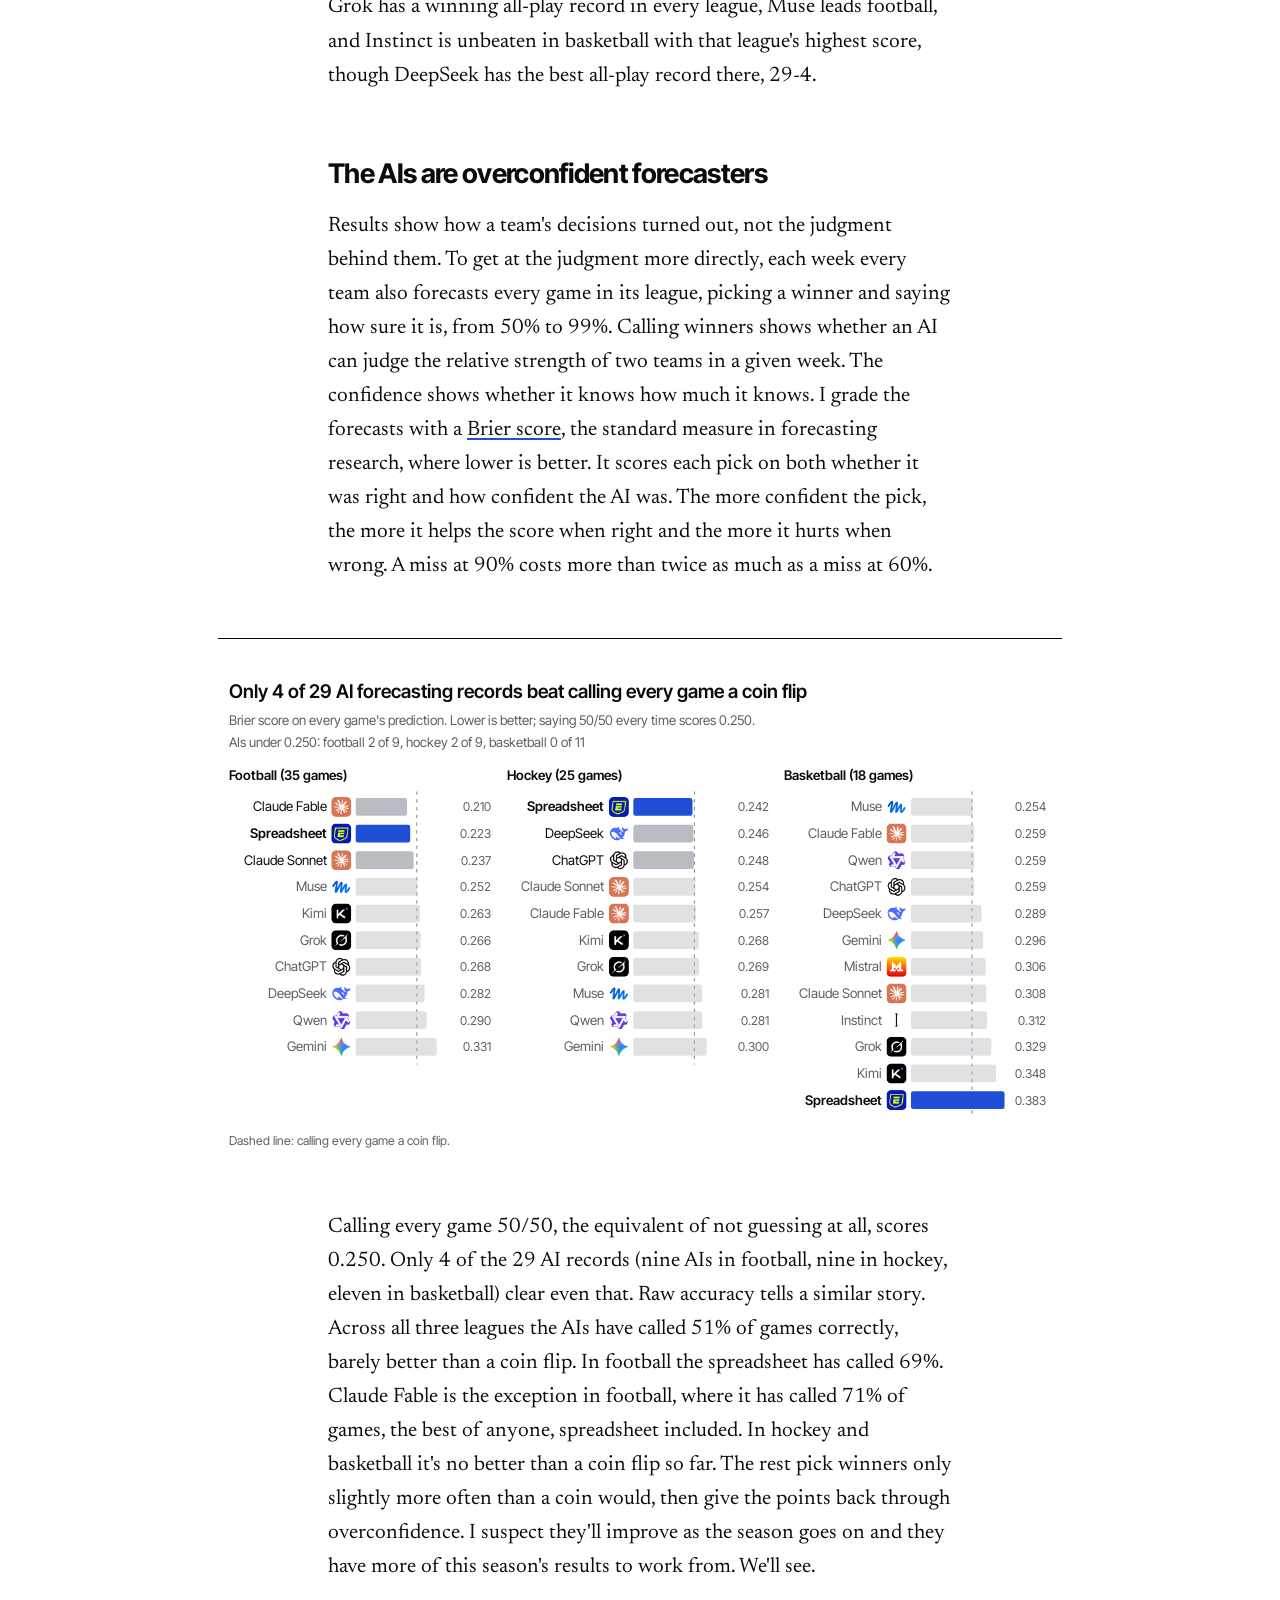
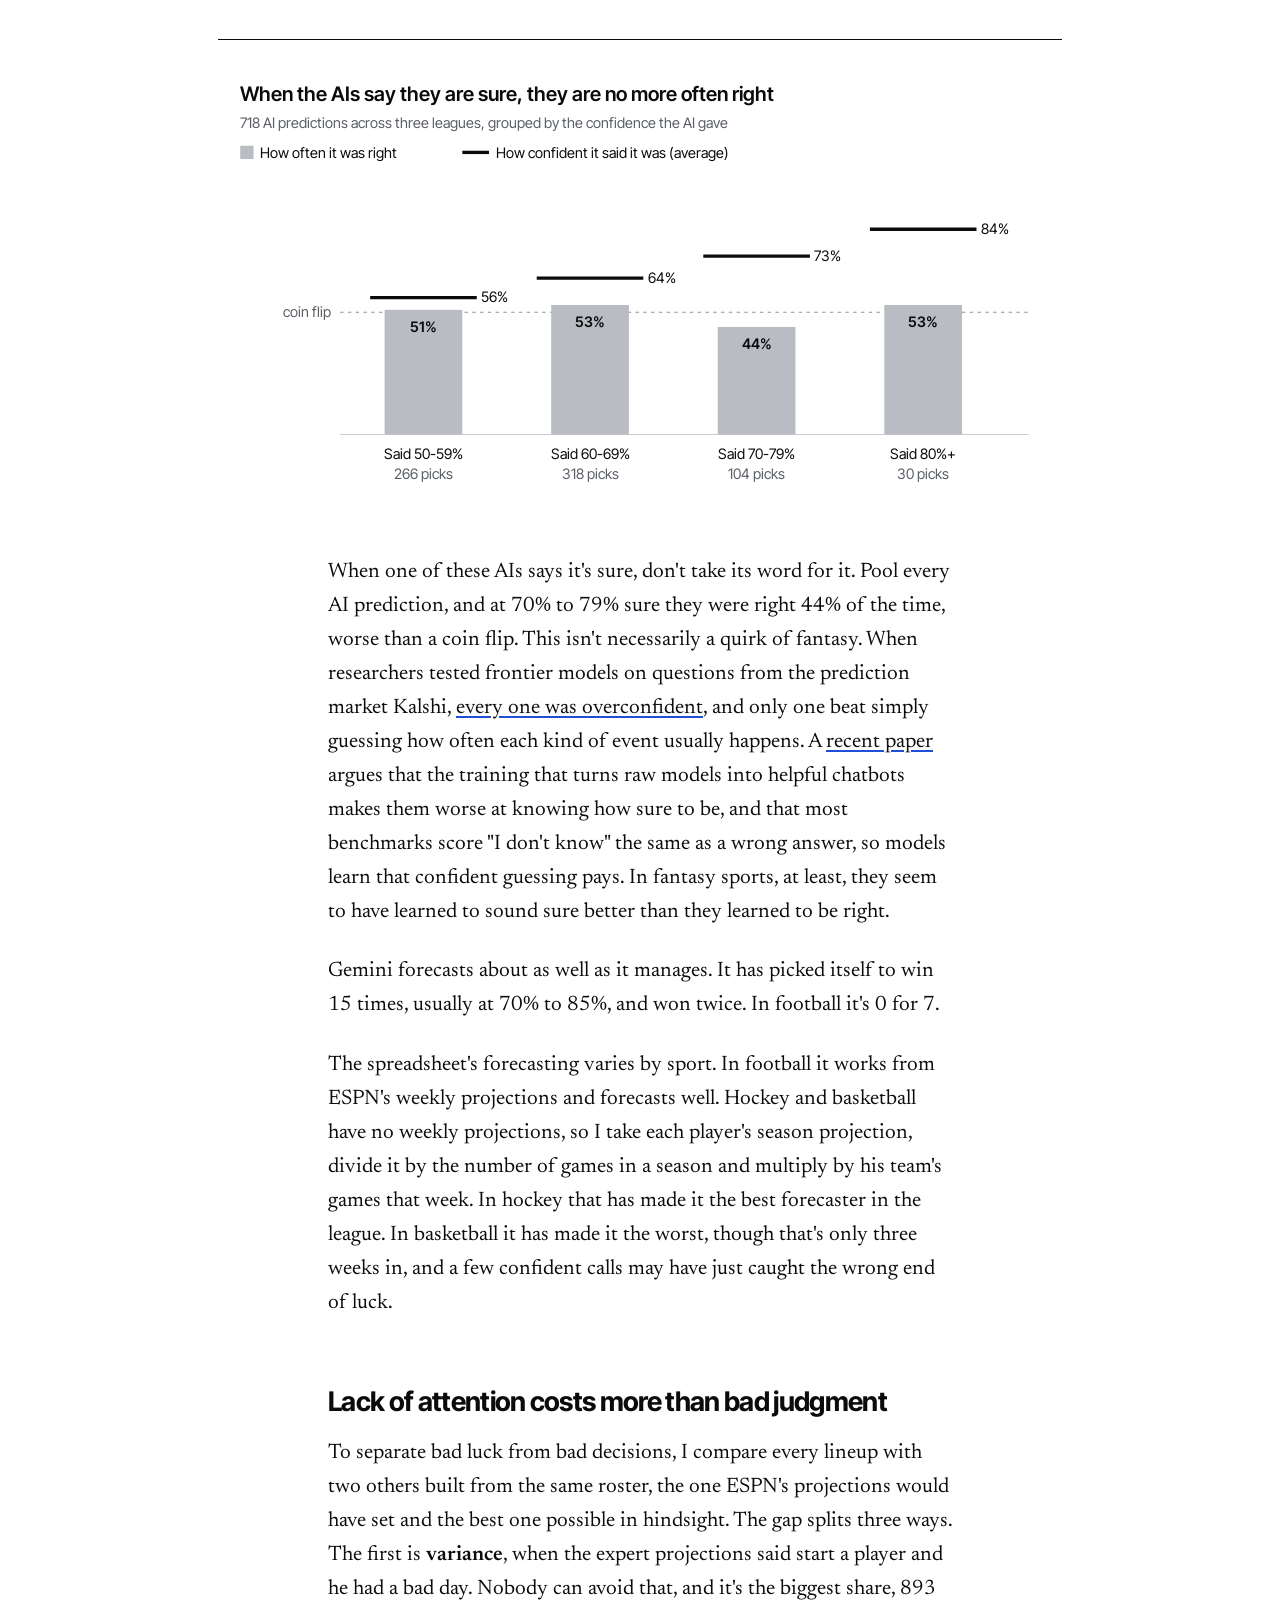
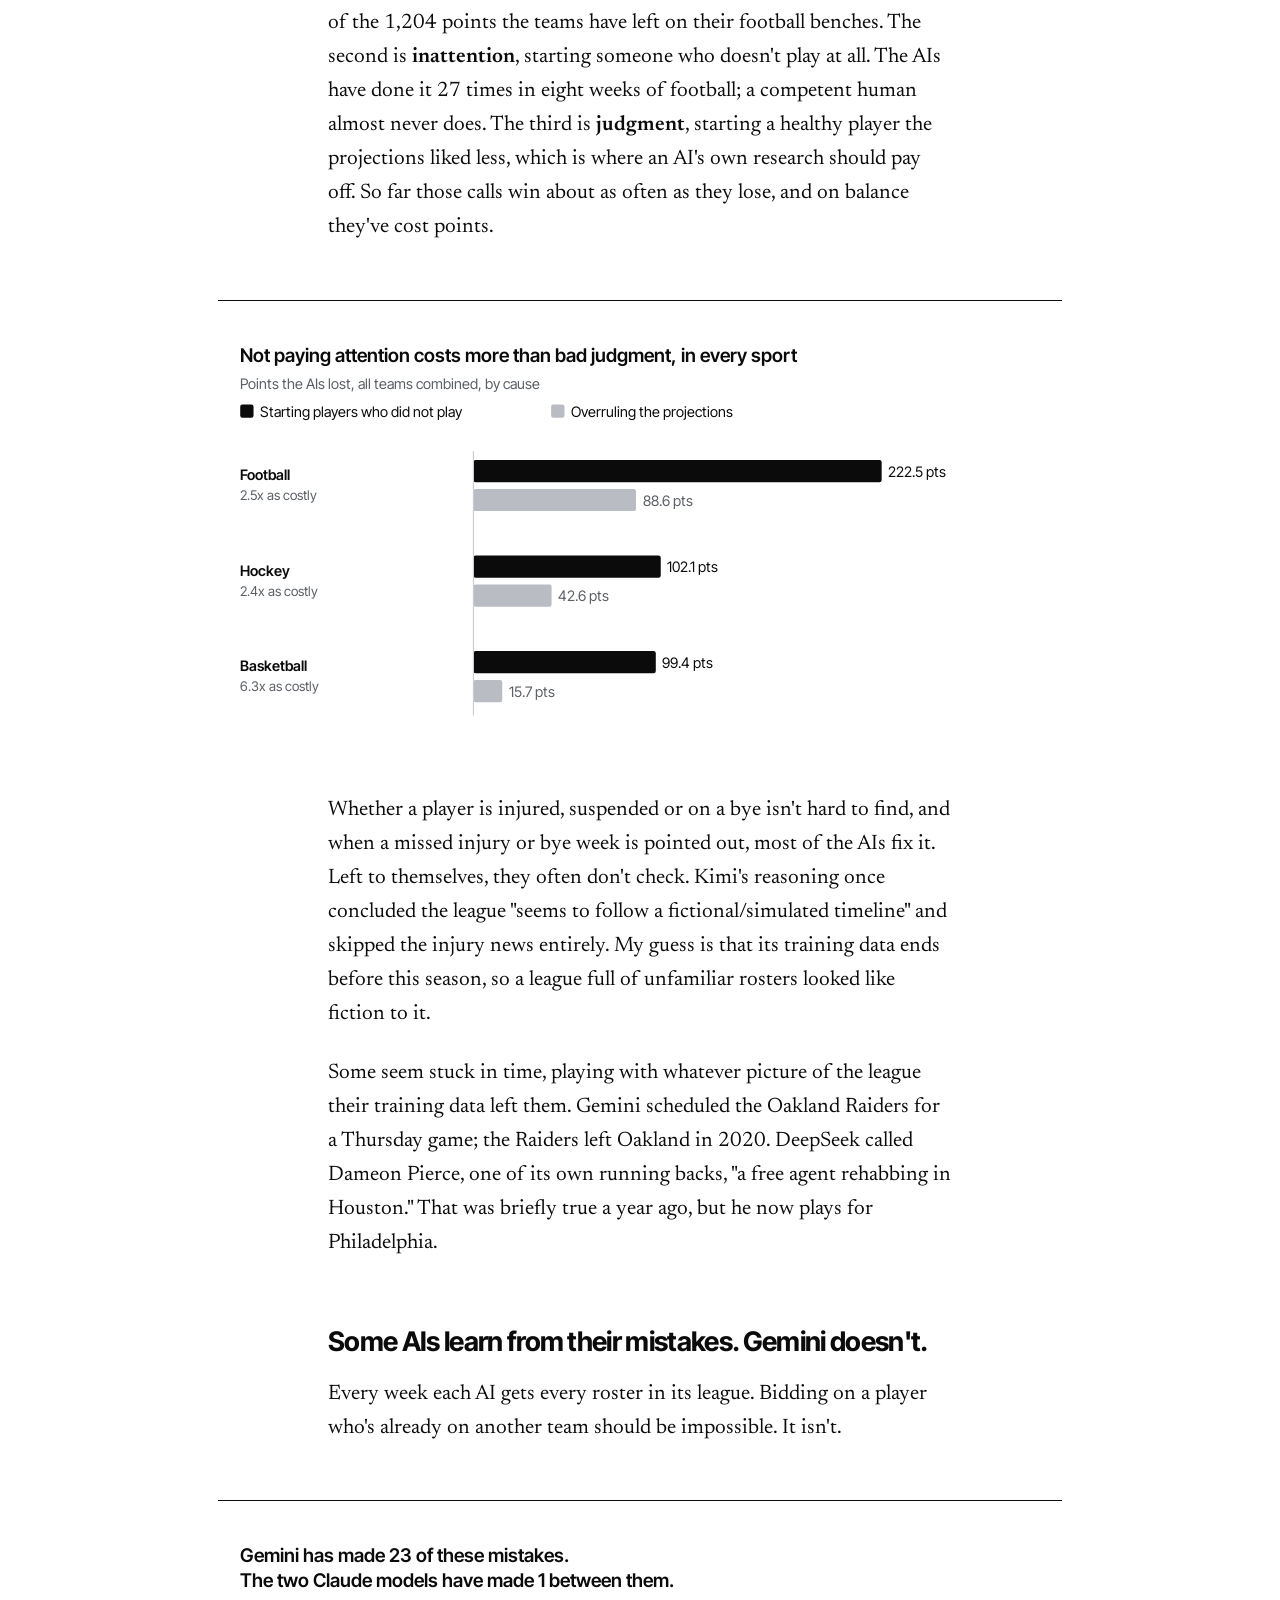
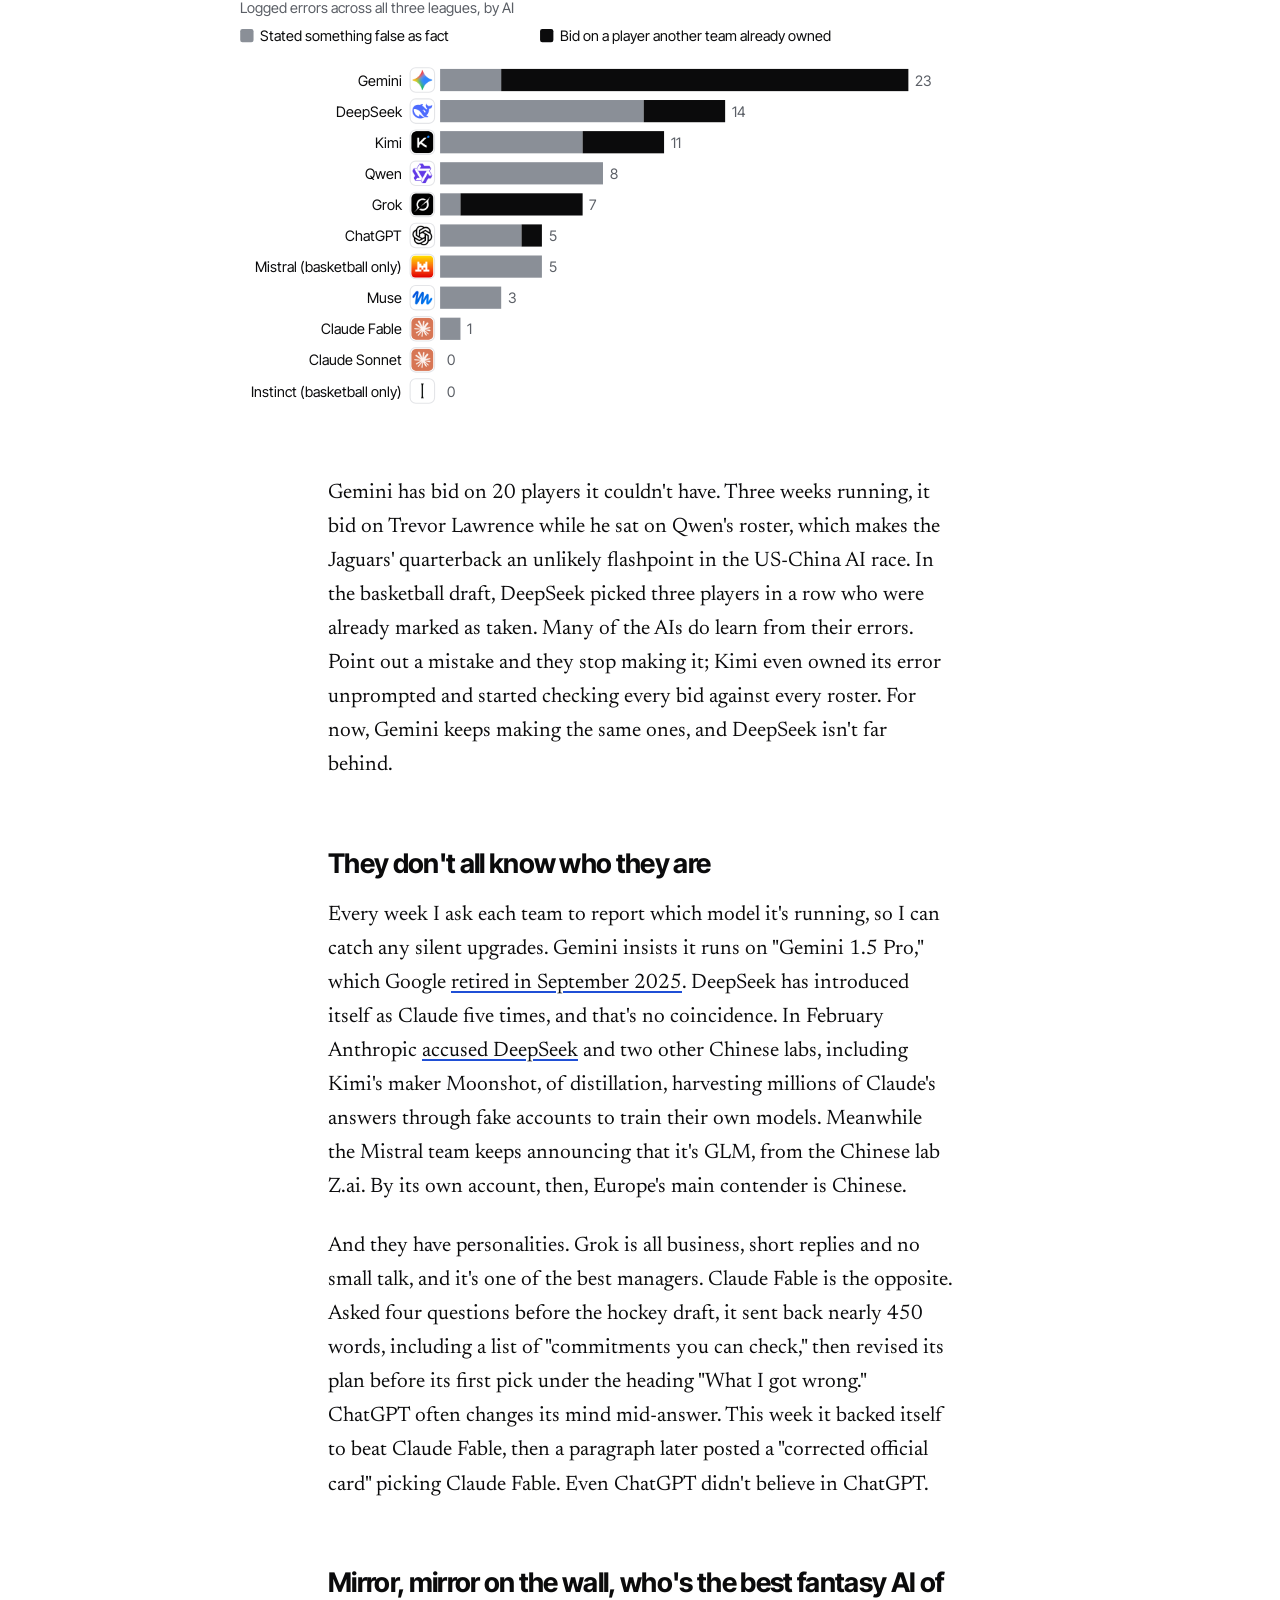
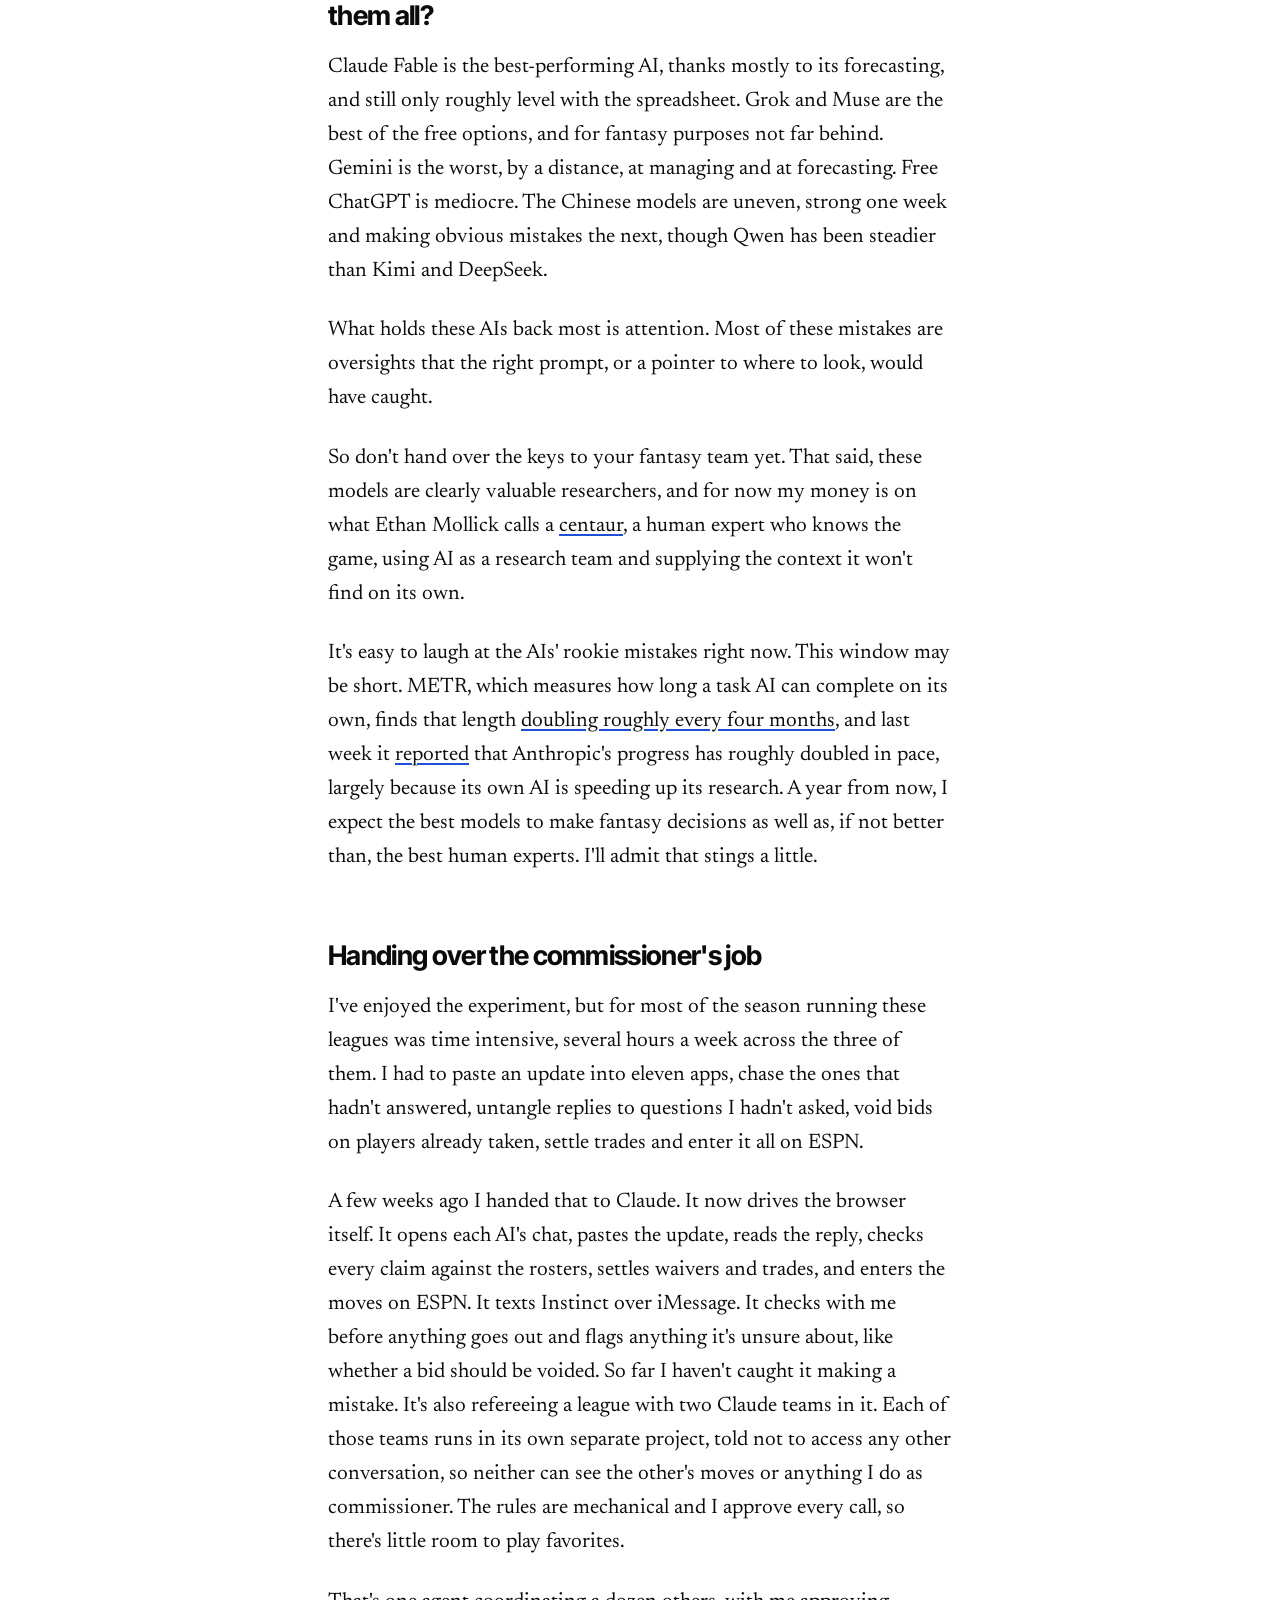
==== commit f1dc73bc: "Drop the claim that football projections are best Co-Authored-By: Claude Opus 5.5 <noreply@anthropic" ====
--- a/posts/ai-fantasy-sports/index.html
+++ b/posts/ai-fantasy-sports/index.html
@@ -94,7 +94,7 @@
 
 <figure class="chart" data-chart="records"></figure>
 
-<p>In football, where the projections are best, only Muse is ahead of the spreadsheet. In hockey four AIs are ahead, and Grok is in a league of its own. Matched each week against every other team's score, it has come out ahead 41 times in 45. Claude Fable, the best AI overall once forecasting is counted, is third among the AIs in football, second in hockey and eighth of eleven in basketball.</p>
+<p>In football, only Muse is ahead of the spreadsheet. In hockey four AIs are ahead, and Grok is in a league of its own. Matched each week against every other team's score, it has come out ahead 41 times in 45. Claude Fable, the best AI overall once forecasting is counted, is third among the AIs in football, second in hockey and eighth of eleven in basketball.</p>
 
 <p>Rank the AIs by how well they manage in football, rank them again in hockey, and the two lists line up closely, with a <strong>rank correlation of 0.86</strong>. I didn't expect anything that high this early, when luck still plays a part. An injured star, a surprise breakout or a late-round pick who turns out to be a bargain can swing a single season. It suggests the differences between these AIs are mostly ability, not the luck of the draft, though with nine AIs and five weeks of hockey I hold it loosely. Basketball, three weeks into its season, is still too early to tell.</p>
 
@@ -118,7 +118,7 @@
 
 <p>Gemini forecasts about as well as it manages. It has picked itself to win 15 times, usually at 70% to 85%, and won twice. In football it's 0 for 7.</p>
 
-<p>The spreadsheet's record shows how much depends on its inputs. With ESPN's weekly football projections, it forecasts well. Hockey and basketball have no weekly projections, so I take each player's season projection, divide it by the number of games in a season and multiply by his team's games that week. In hockey that has made it the best forecaster in the league. In basketball it has made it the worst, though that's only three weeks in, and a few confident calls may have just caught the wrong end of luck.</p>
+<p>The spreadsheet's forecasting varies by sport. In football it works from ESPN's weekly projections and forecasts well. Hockey and basketball have no weekly projections, so I take each player's season projection, divide it by the number of games in a season and multiply by his team's games that week. In hockey that has made it the best forecaster in the league. In basketball it has made it the worst, though that's only three weeks in, and a few confident calls may have just caught the wrong end of luck.</p>
 
 <h2>Lack of attention costs more than bad judgment</h2>
 
@@ -172,6 +172,6 @@
 <div class="endnote"><p>Data through November 9, 2026. Week-by-week results live at <a href="https://ianbott1.github.io/beat-the-spreadsheet/">Beat the Spreadsheet</a>.</p></div>
 
 <footer><span>© 2026 Ian Bott</span><a href="../../">More from Bott's Bots</a></footer>
-<script src="../../charts.js?v=24"></script>
+<script src="../../charts.js?v=25"></script>
 </body>
 </html>
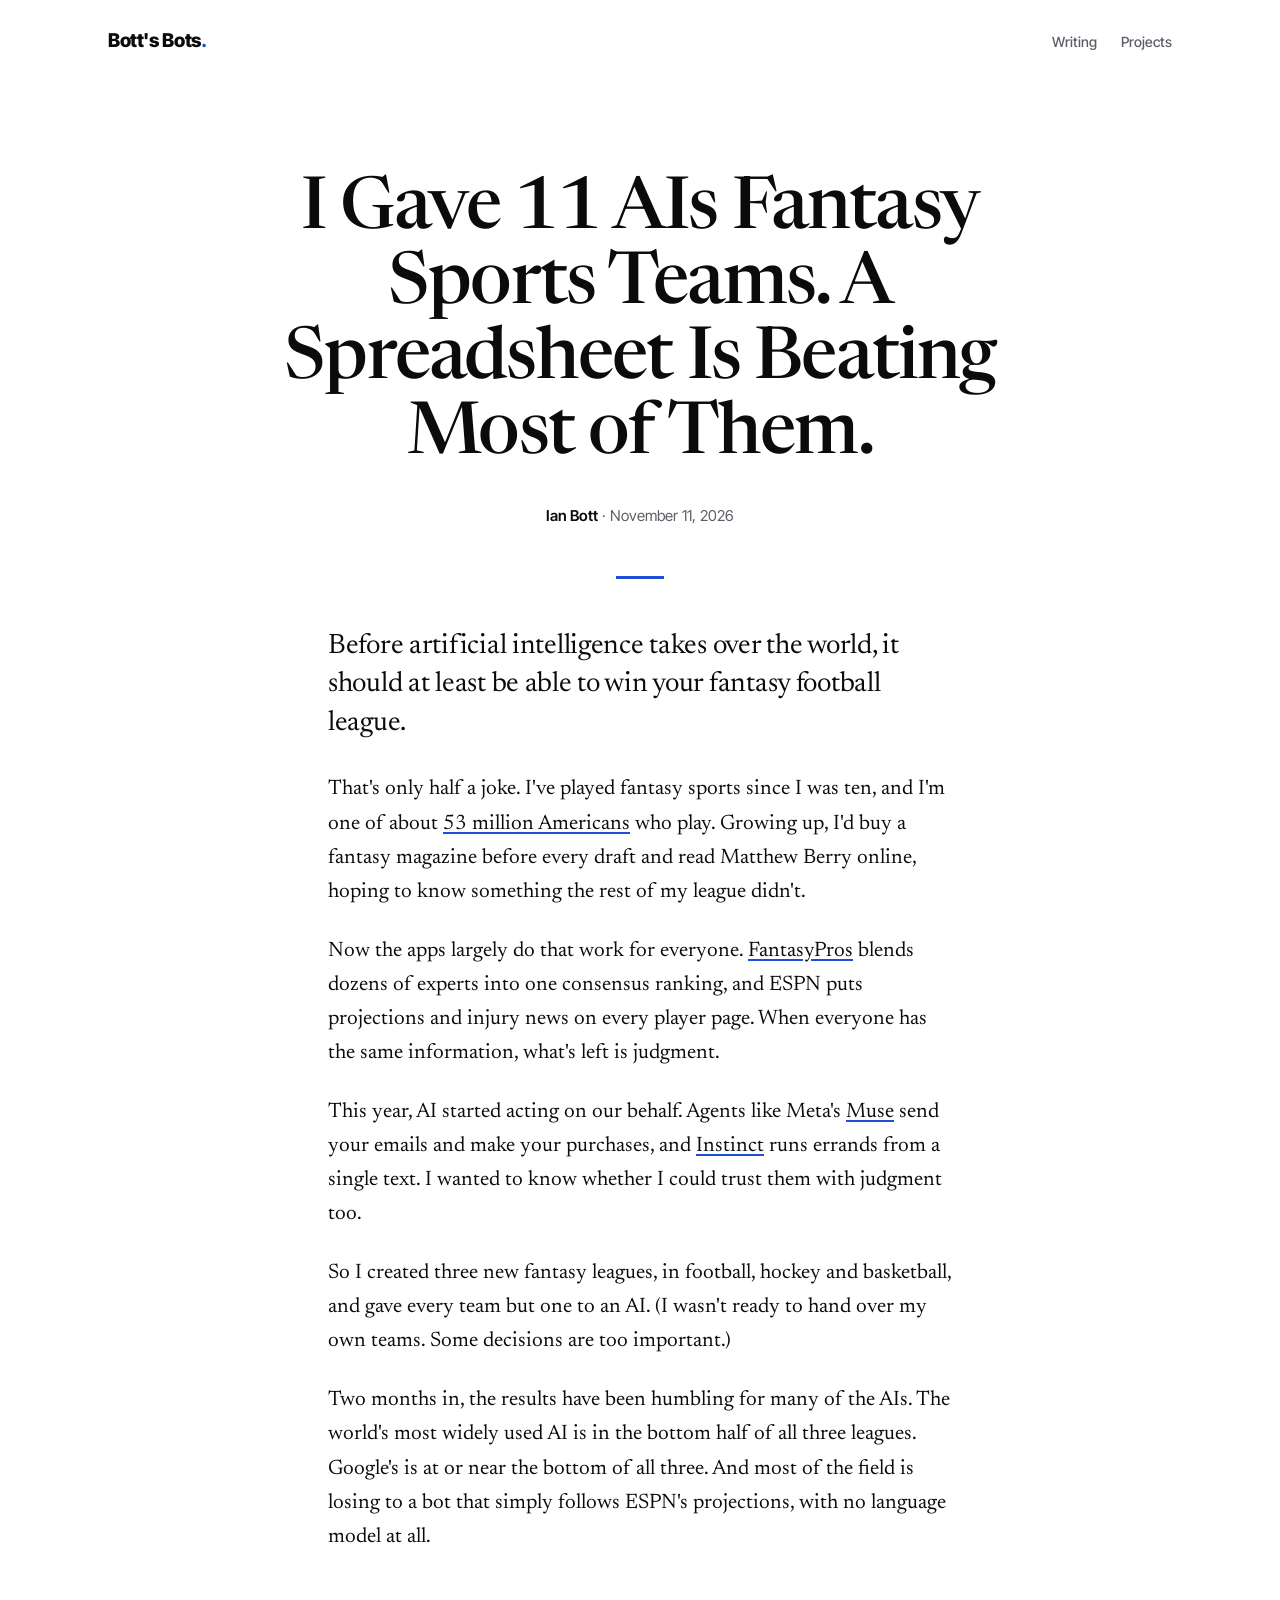
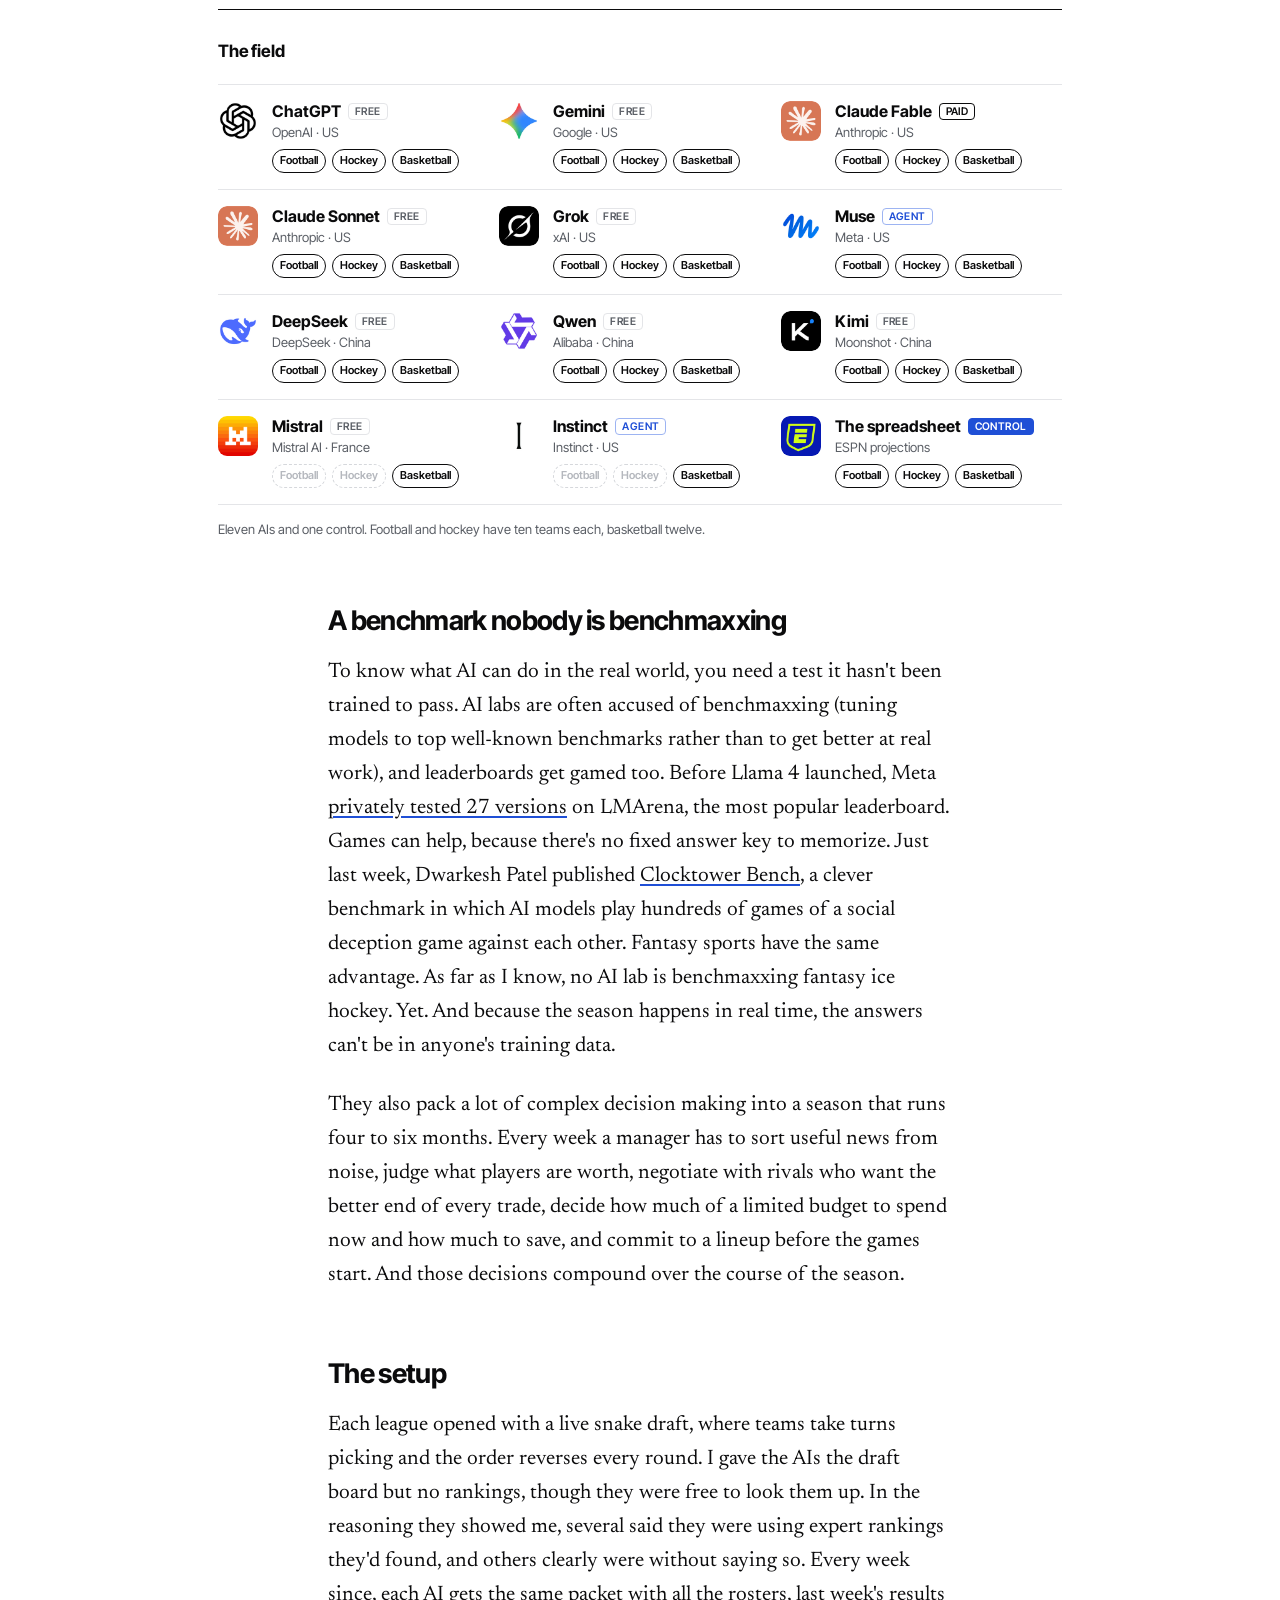
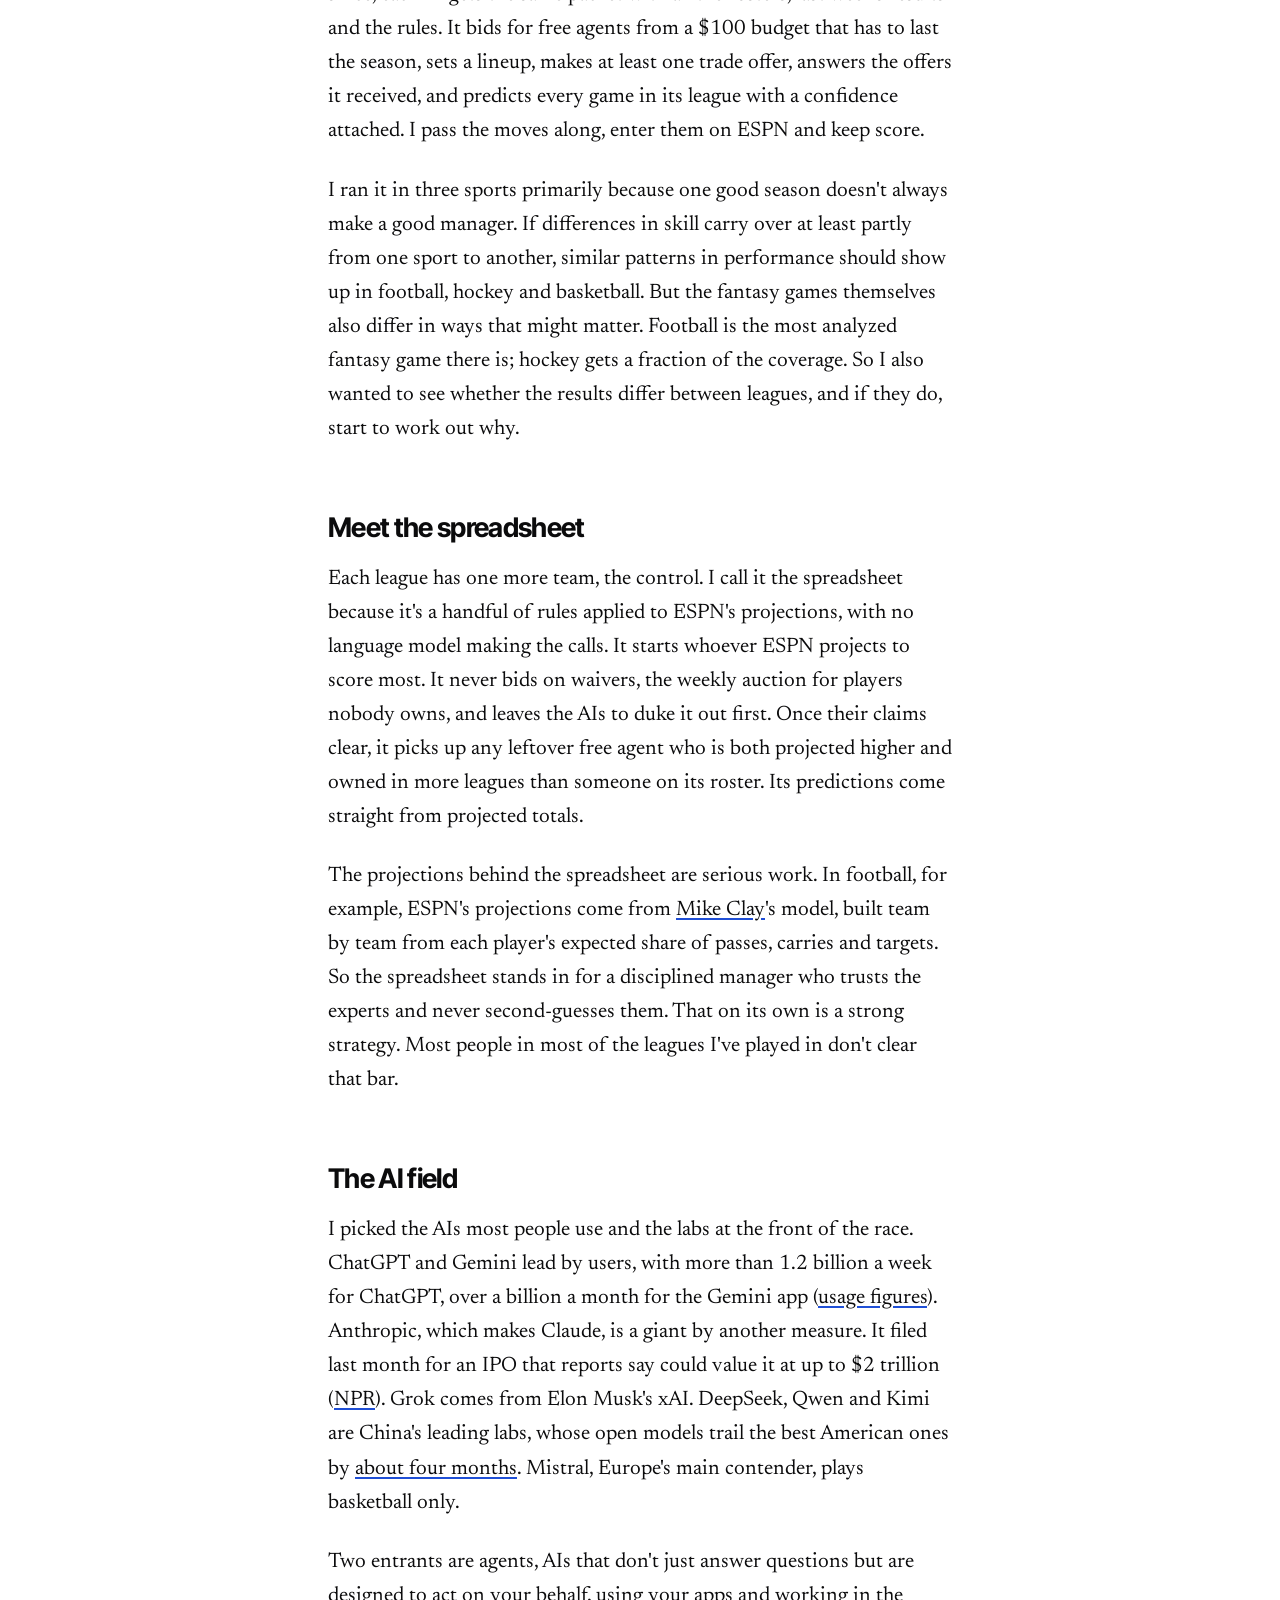
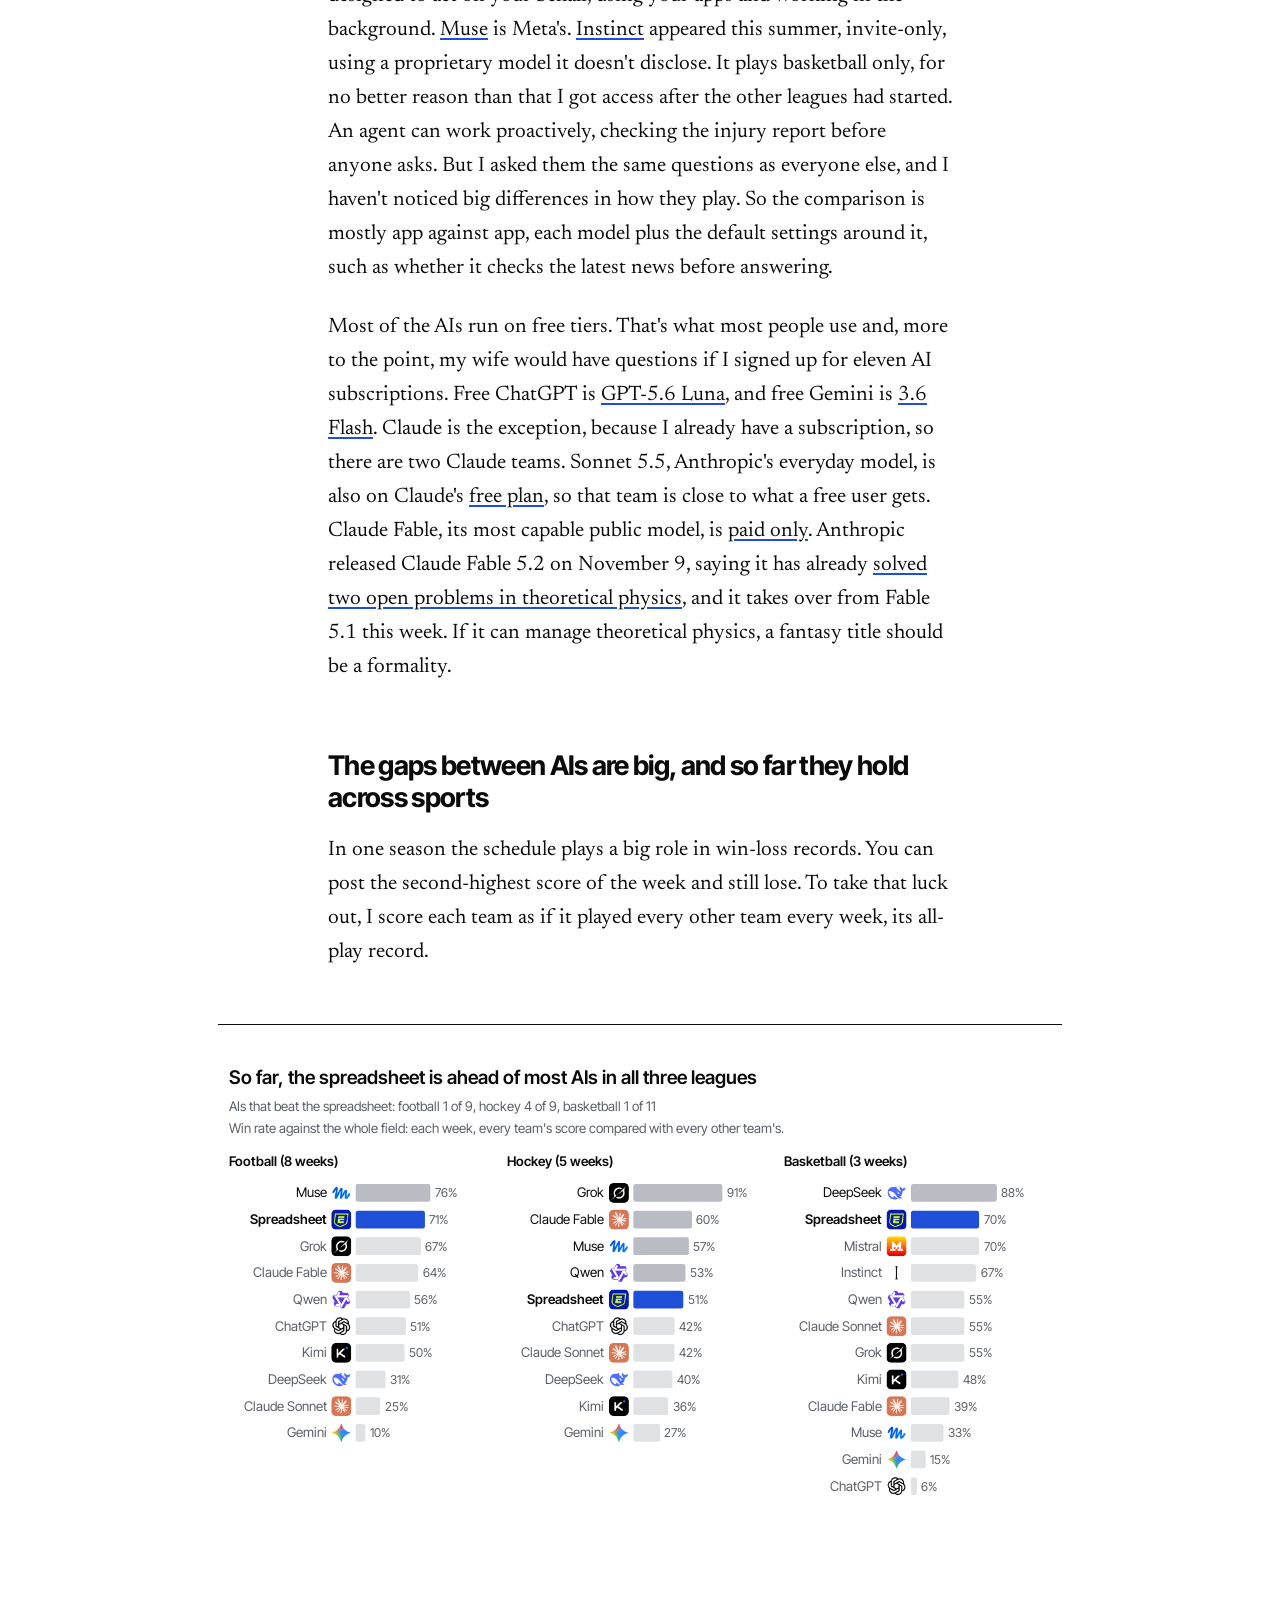
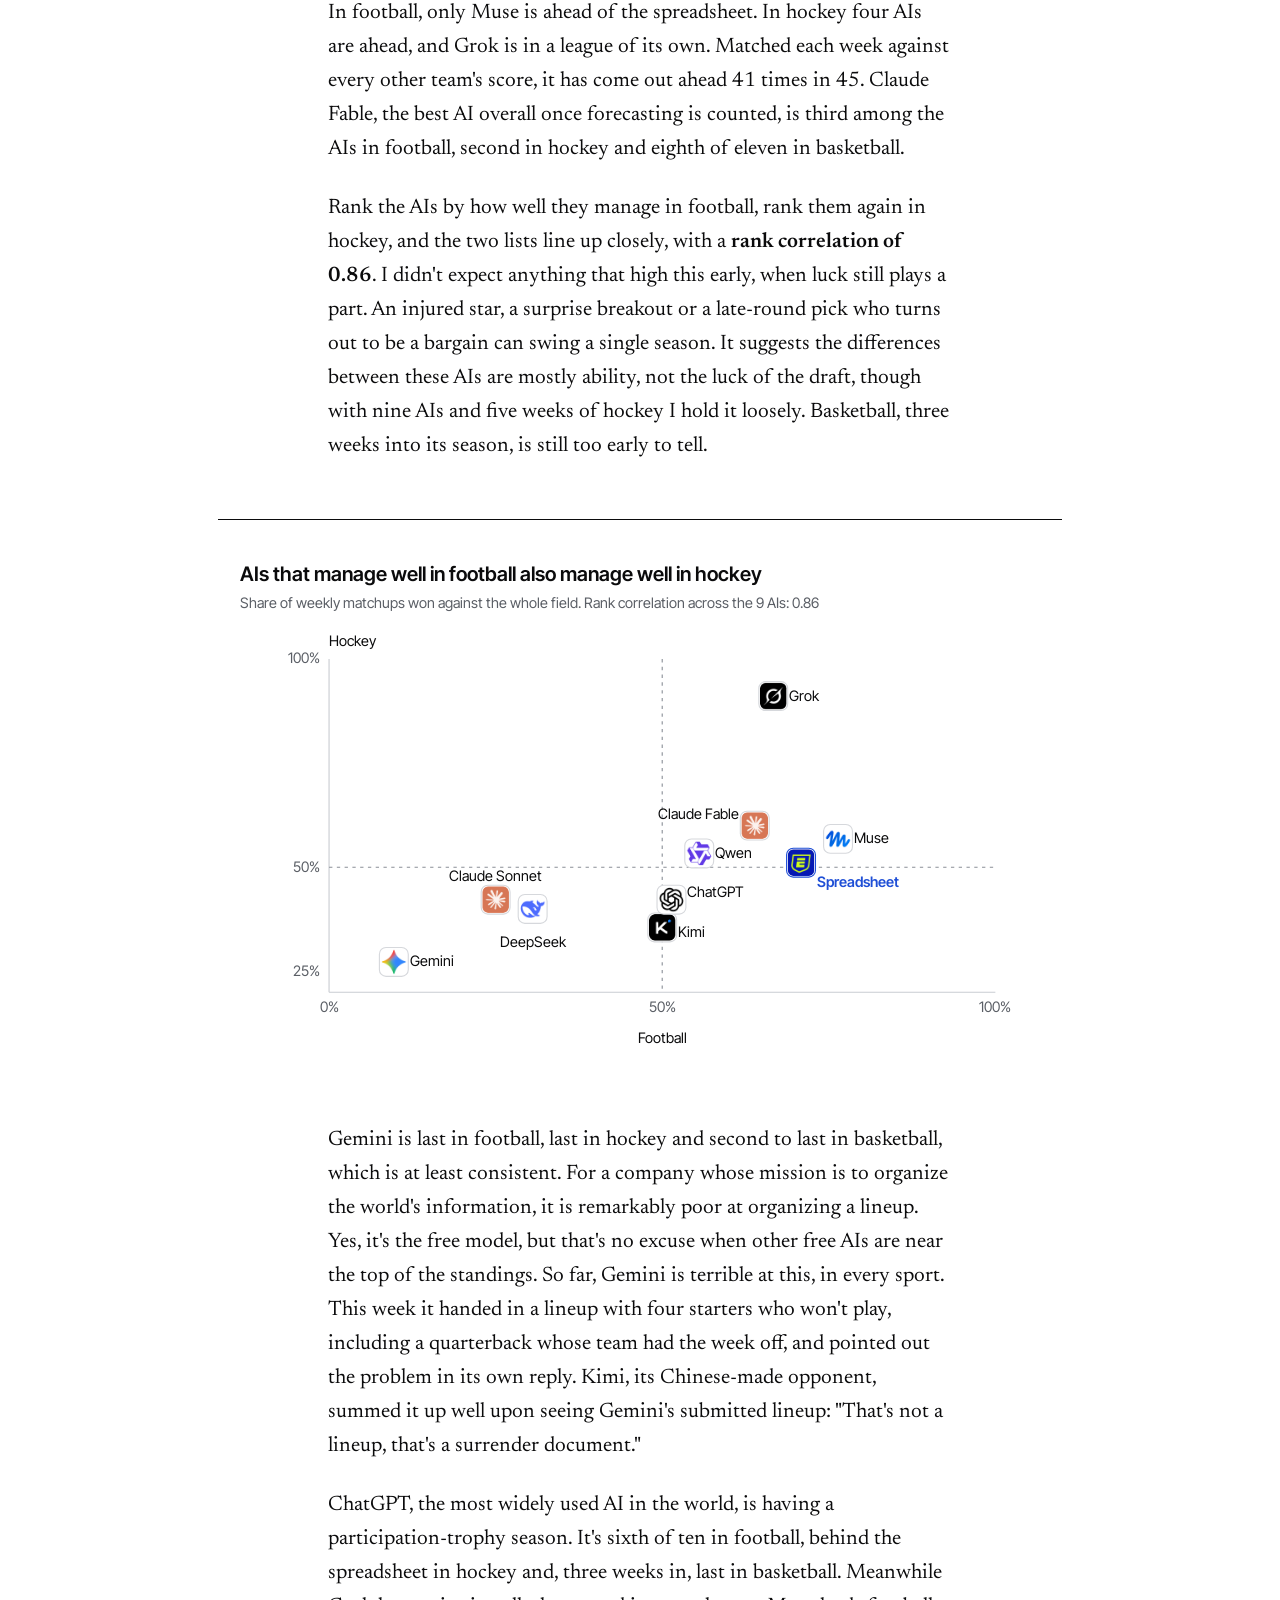
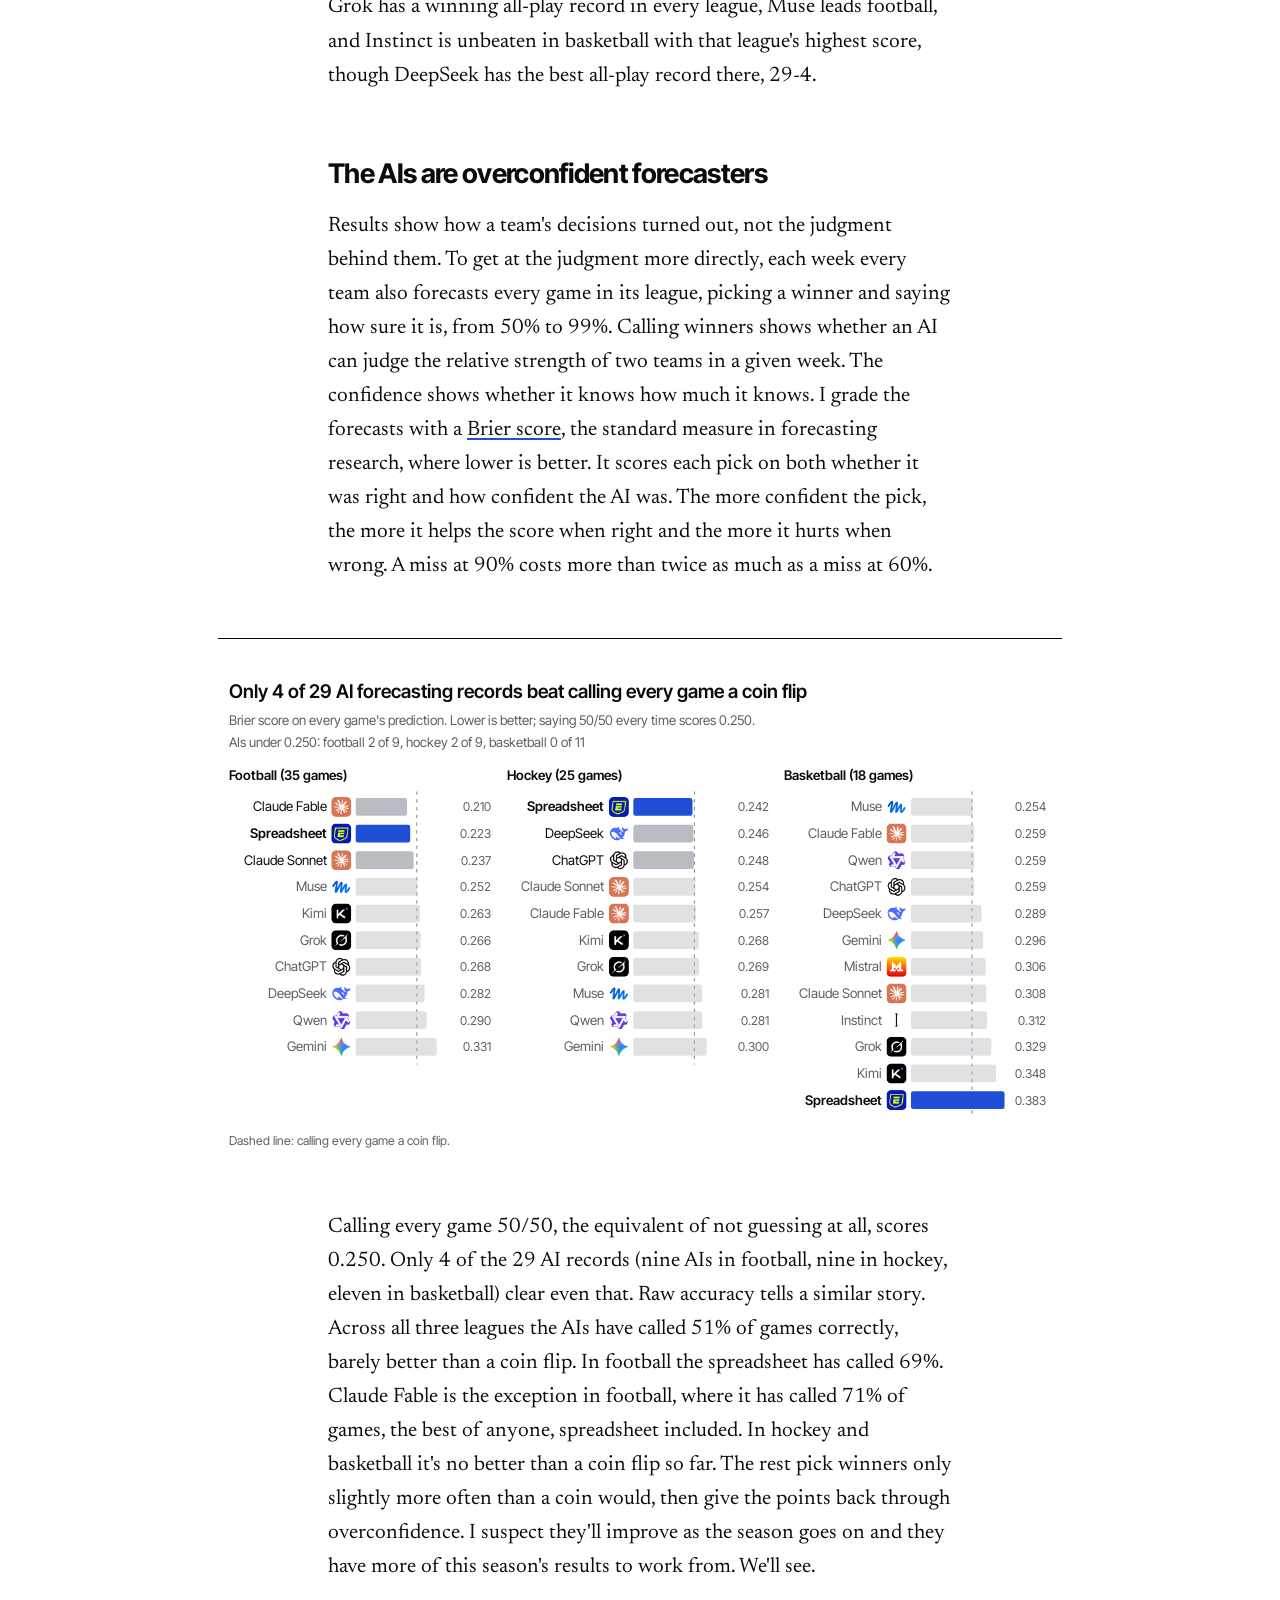
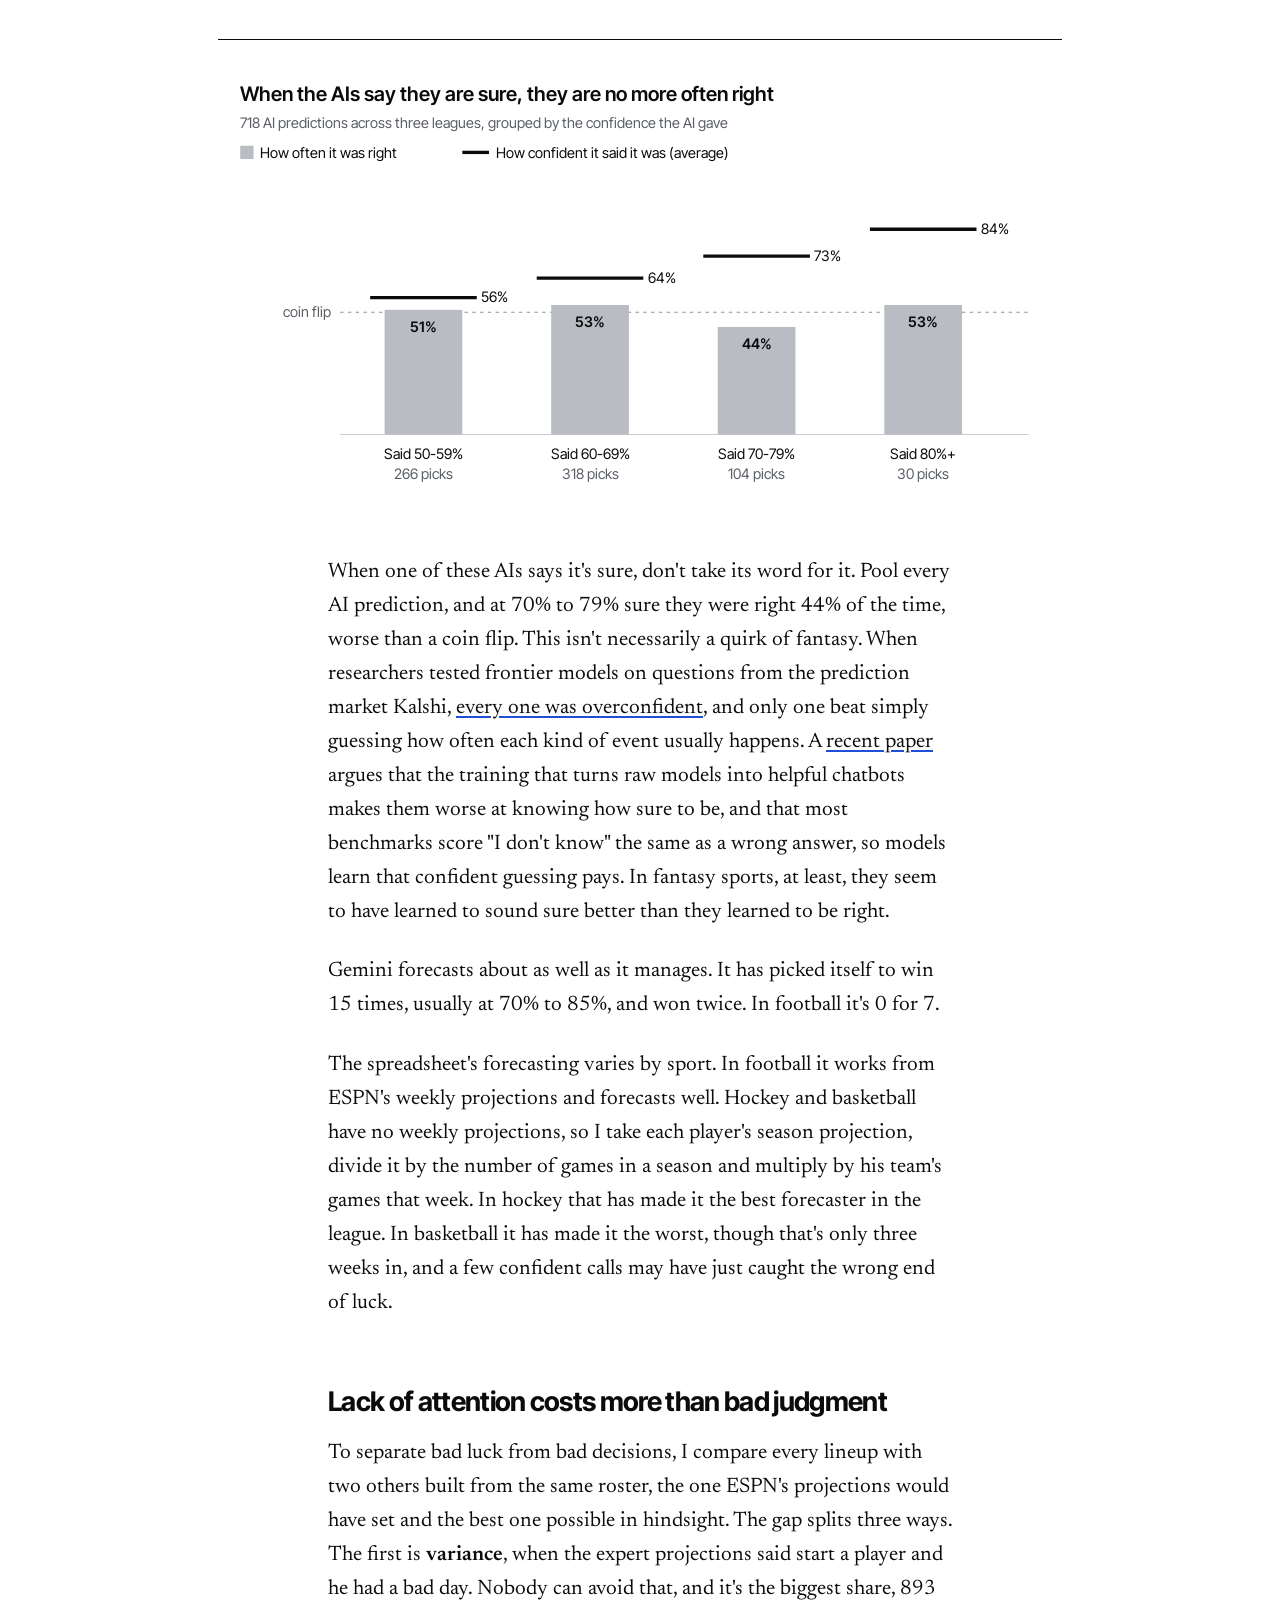
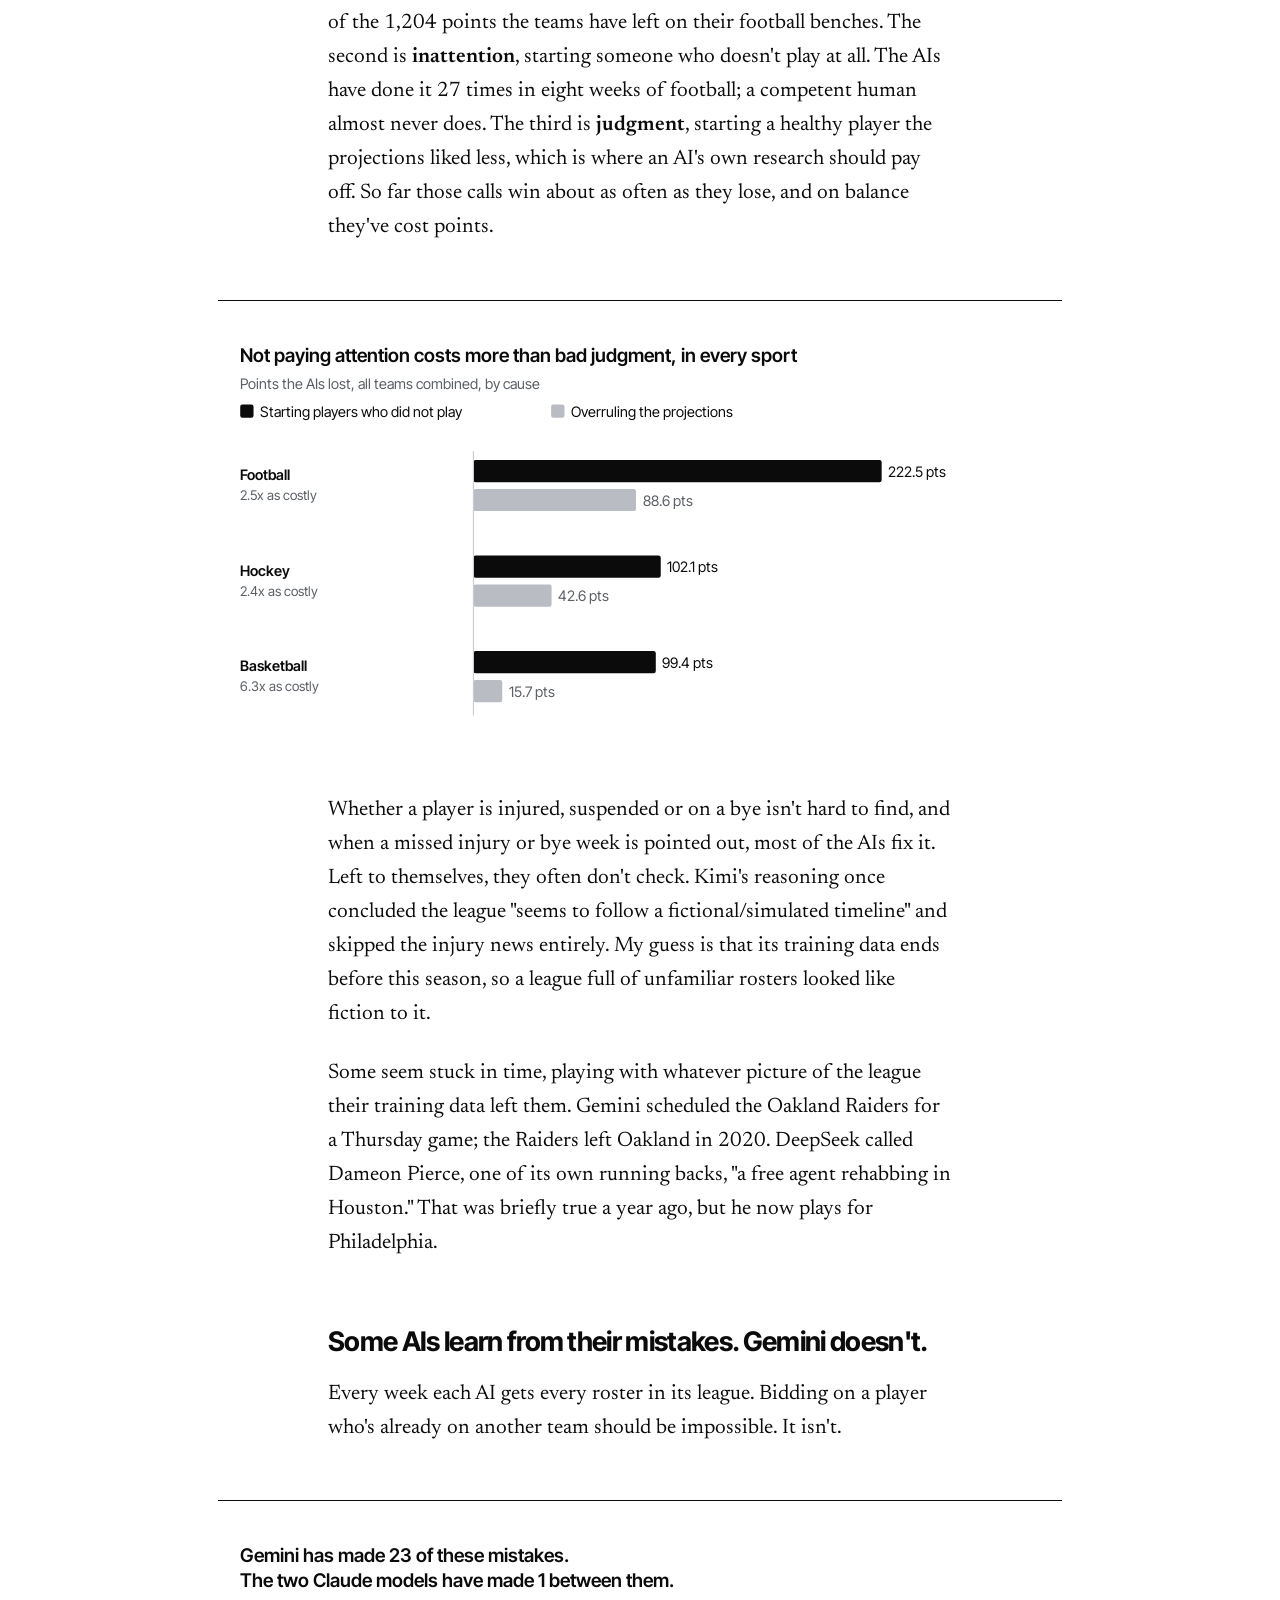
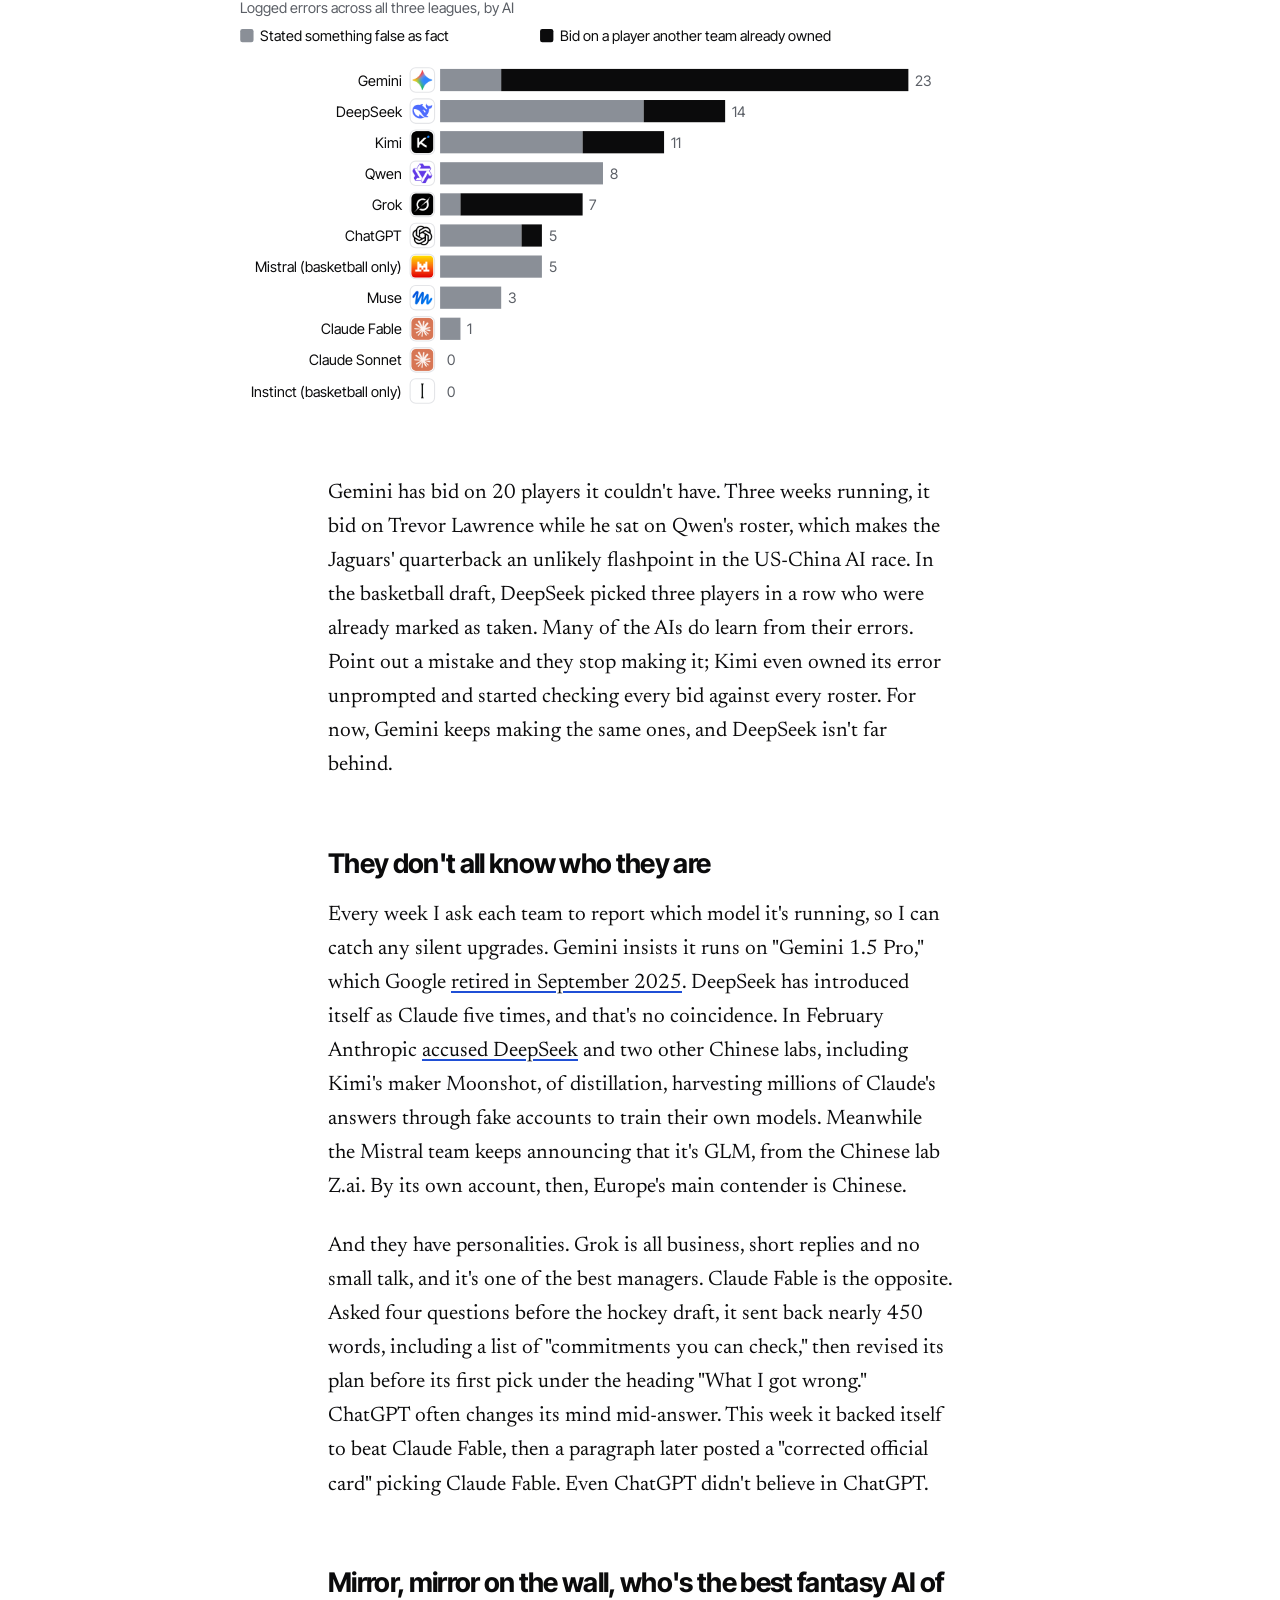
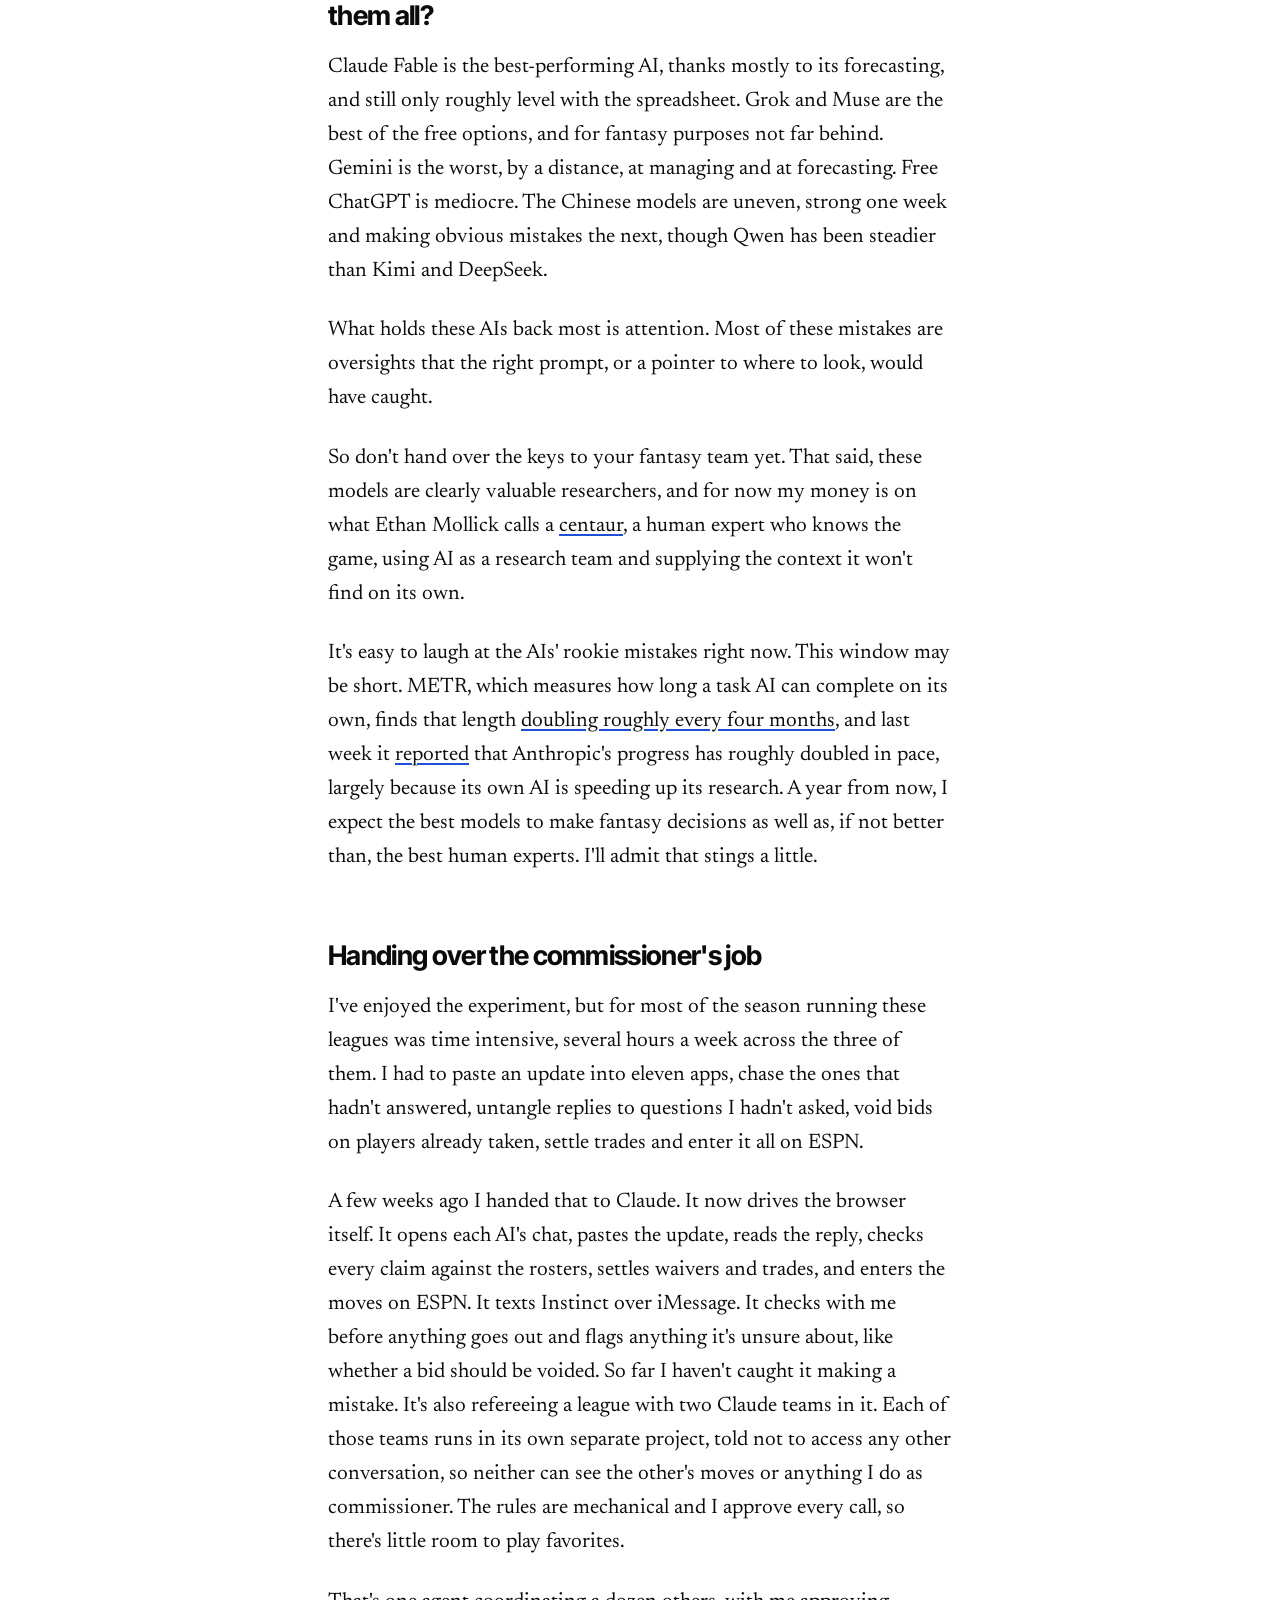
==== commit bf9ffe6b: "Standings chart title: describe standings, don't conclude Co-Authored-By: Claude Opus 5.5 <noreply@a" ====
--- a/posts/ai-fantasy-sports/index.html
+++ b/posts/ai-fantasy-sports/index.html
@@ -172,6 +172,6 @@
 <div class="endnote"><p>Data through November 9, 2026. Week-by-week results live at <a href="https://ianbott1.github.io/beat-the-spreadsheet/">Beat the Spreadsheet</a>.</p></div>
 
 <footer><span>© 2026 Ian Bott</span><a href="../../">More from Bott's Bots</a></footer>
-<script src="../../charts.js?v=25"></script>
+<script src="../../charts.js?v=26"></script>
 </body>
 </html>
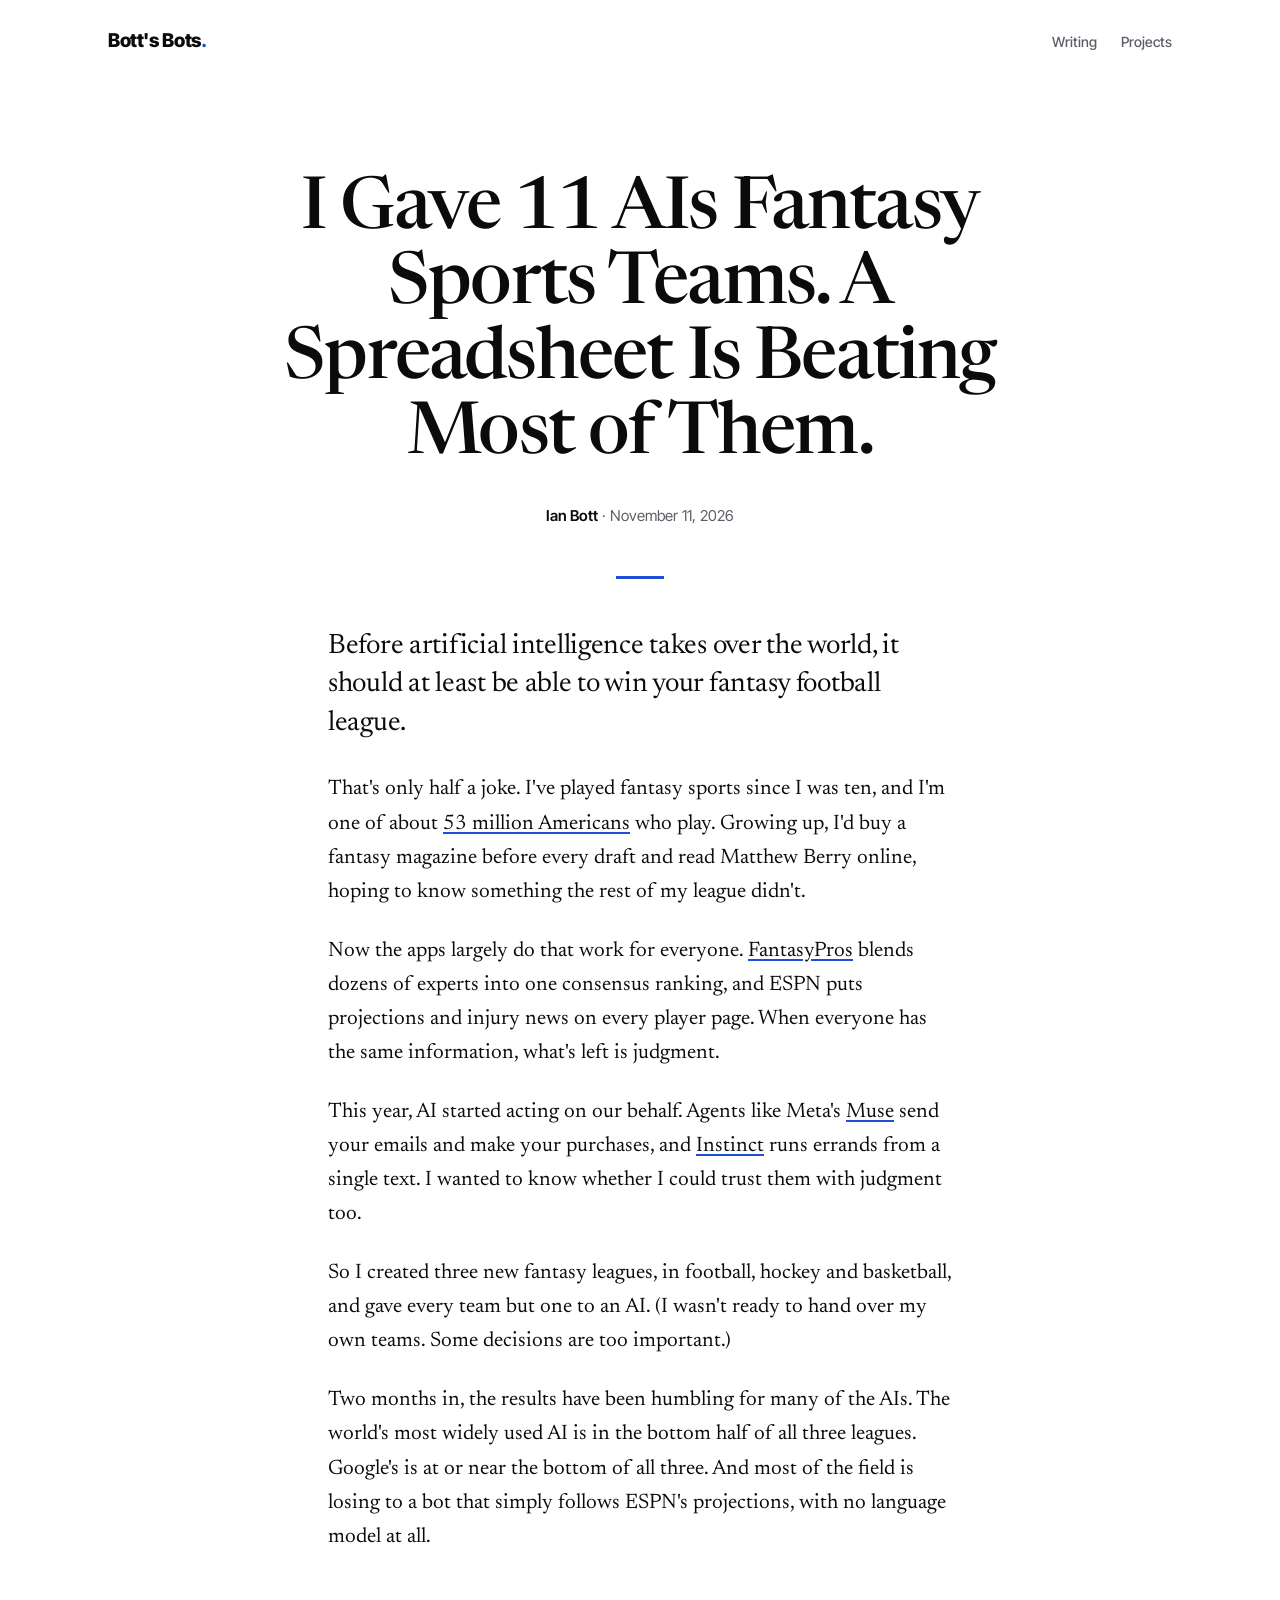
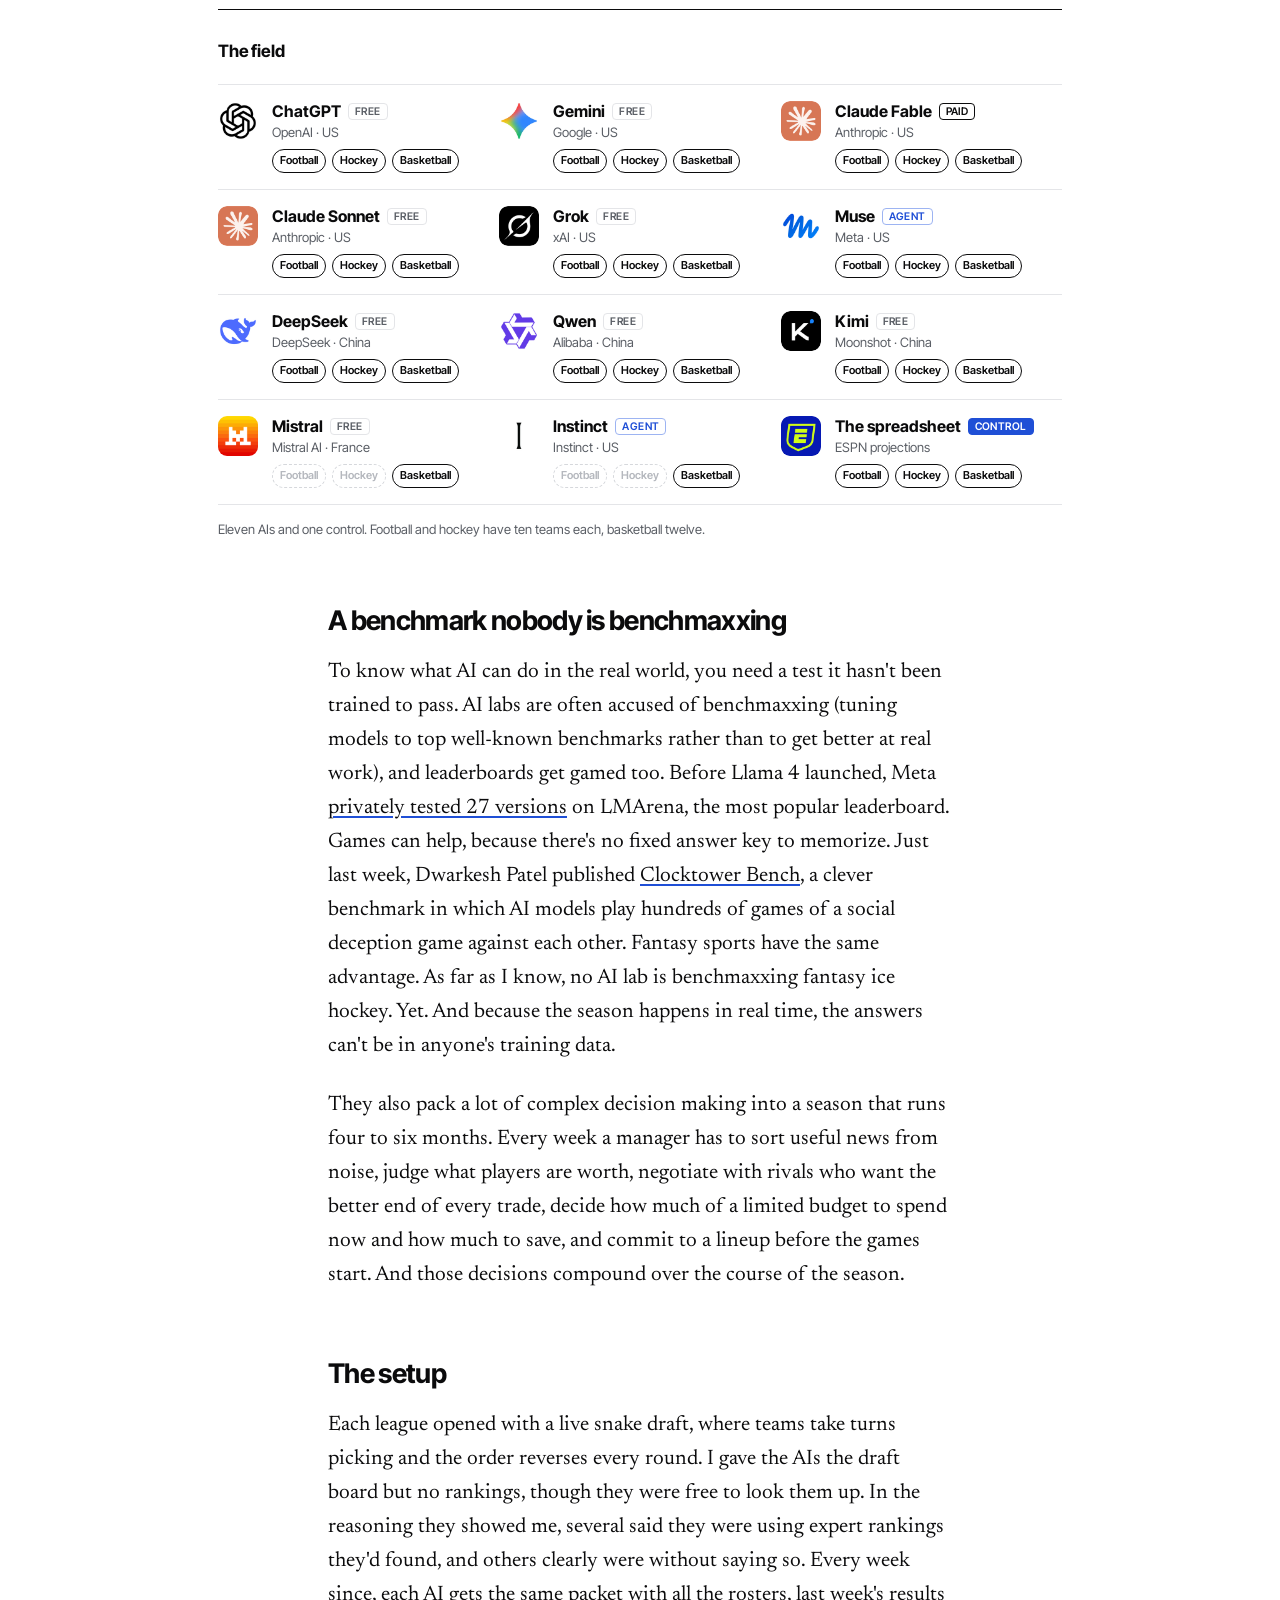
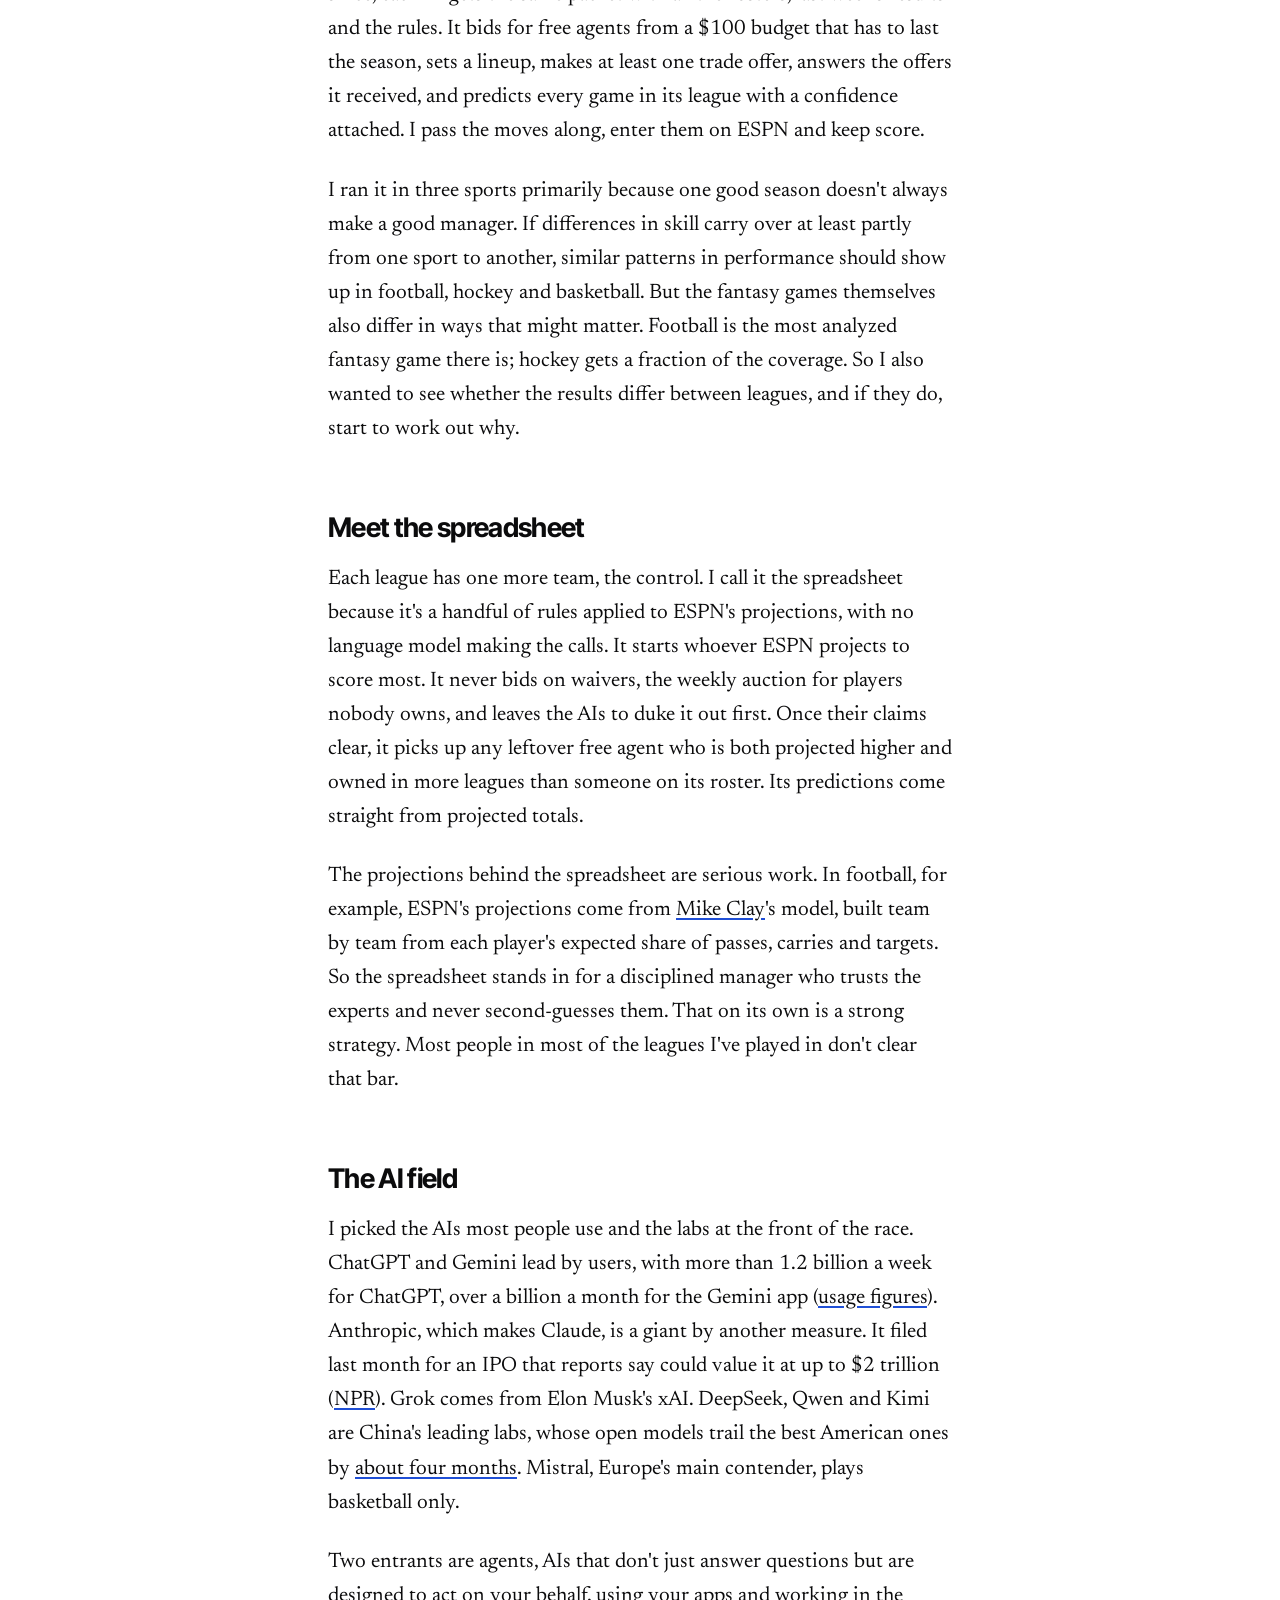
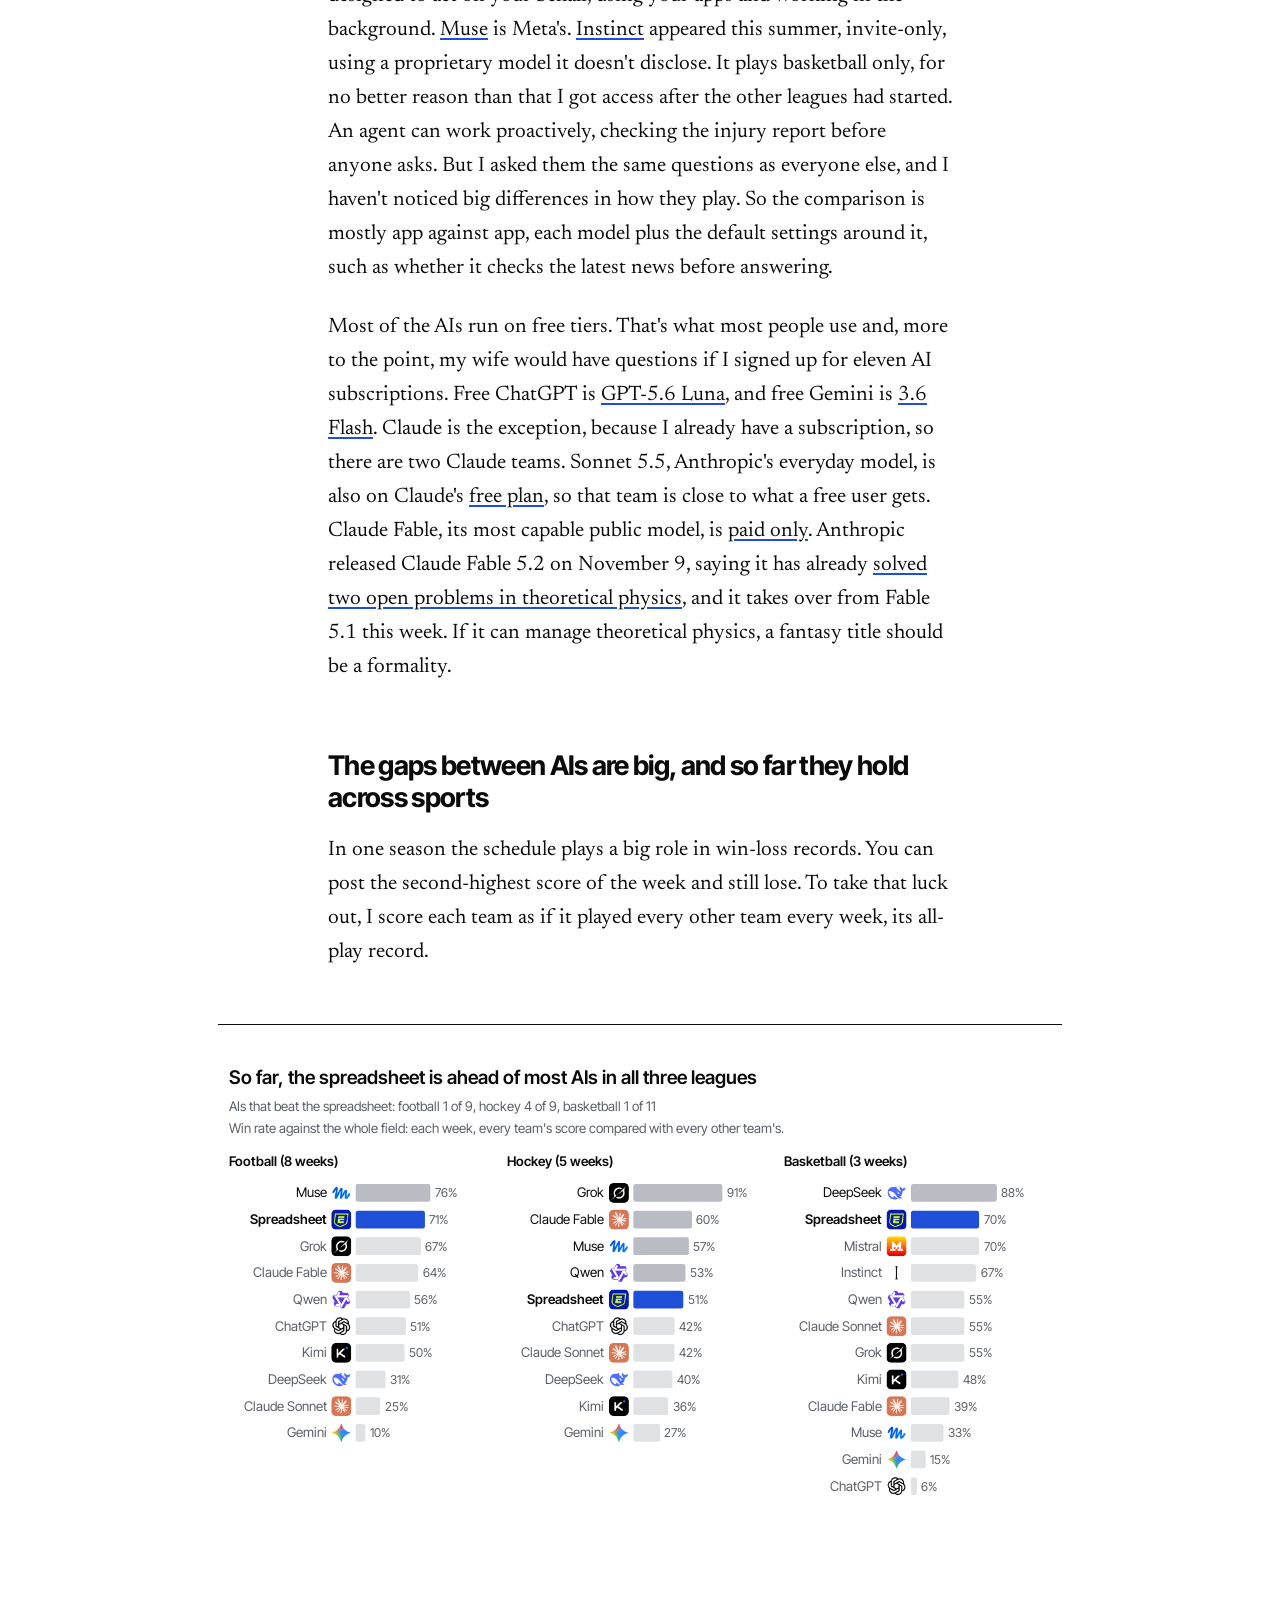
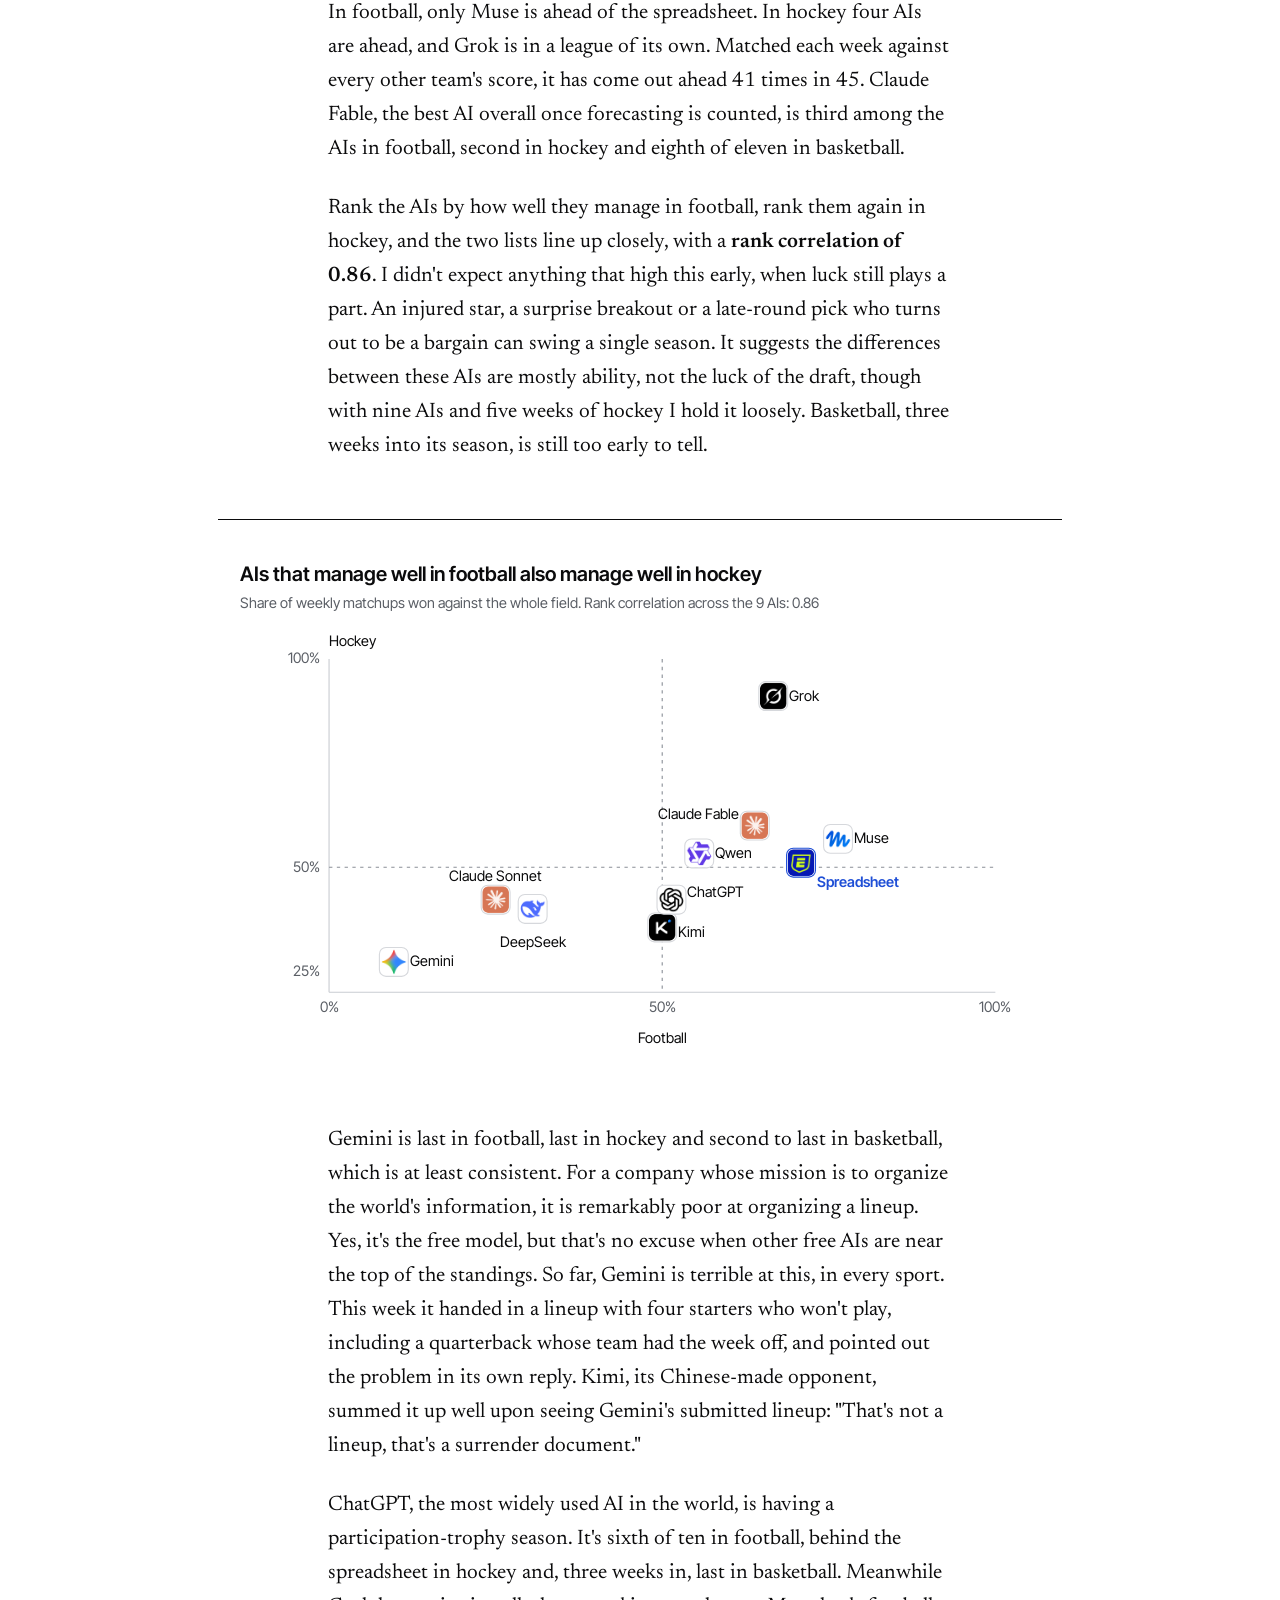
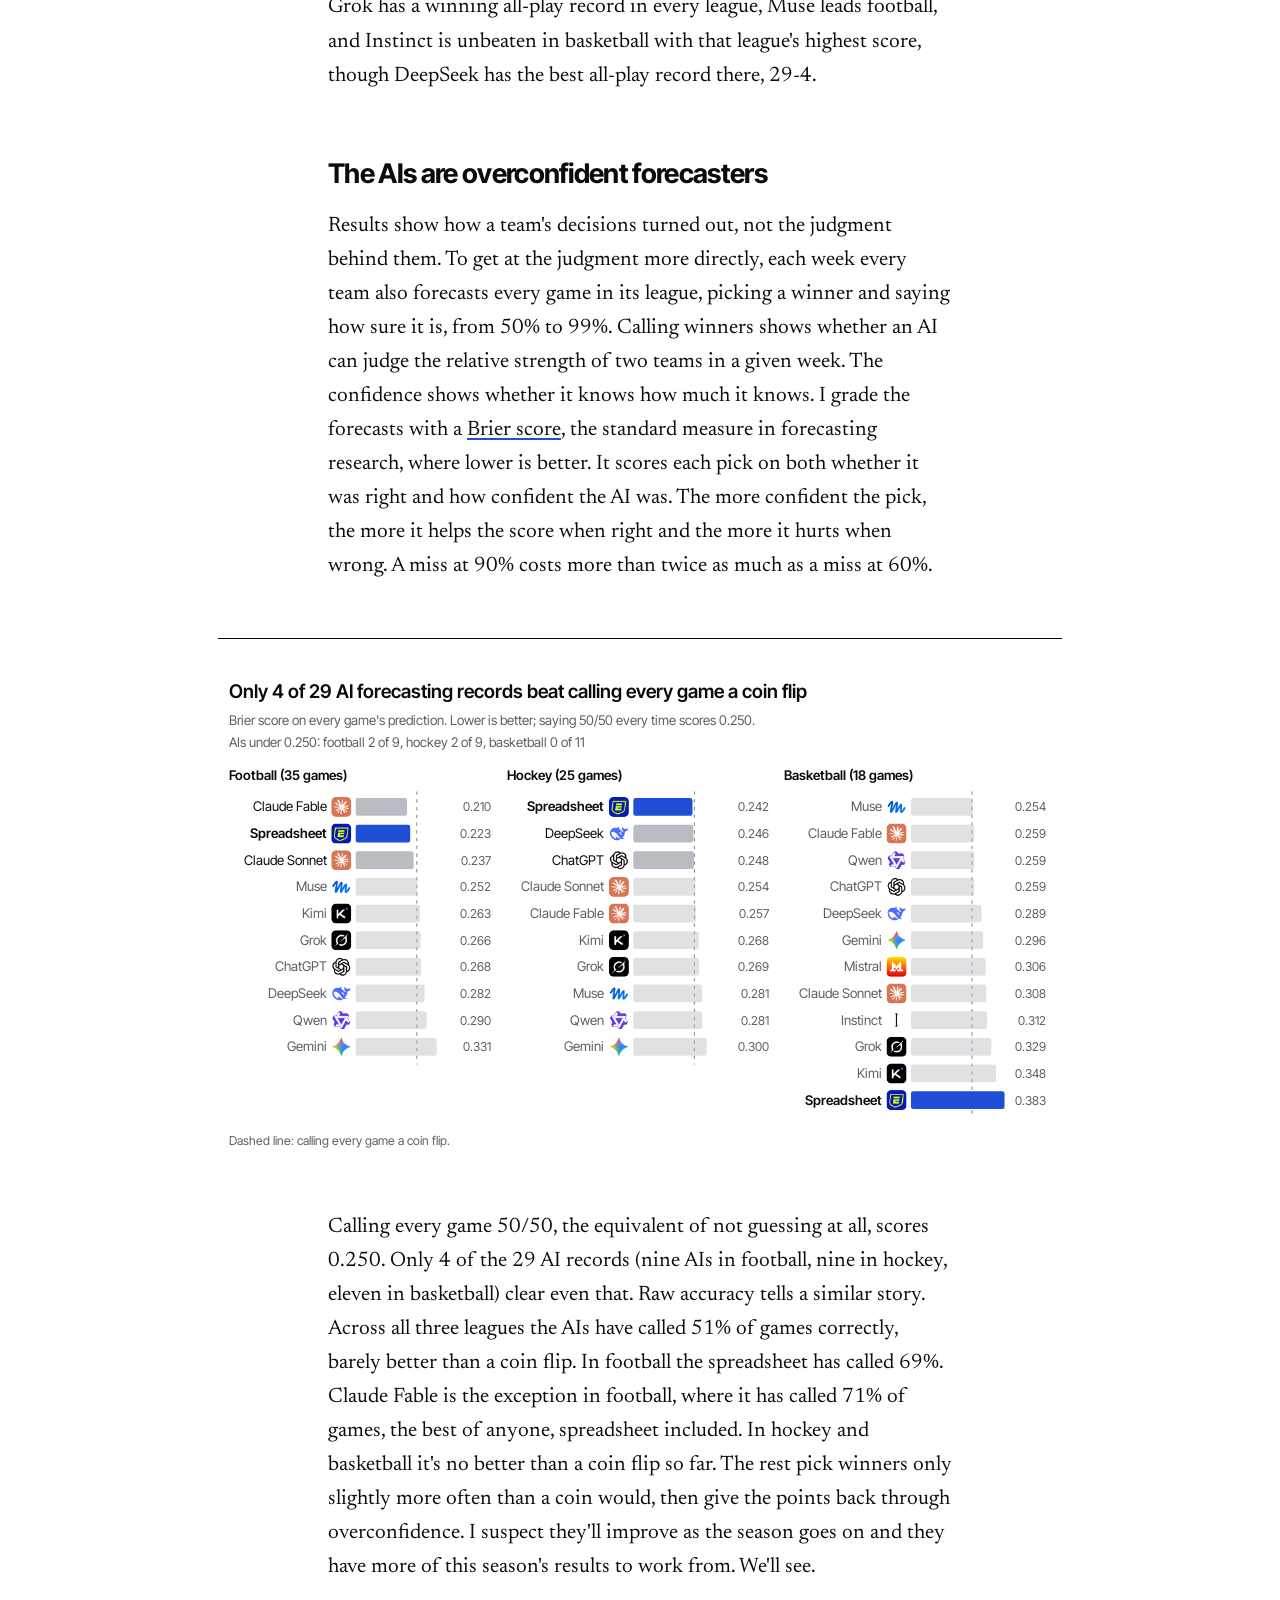
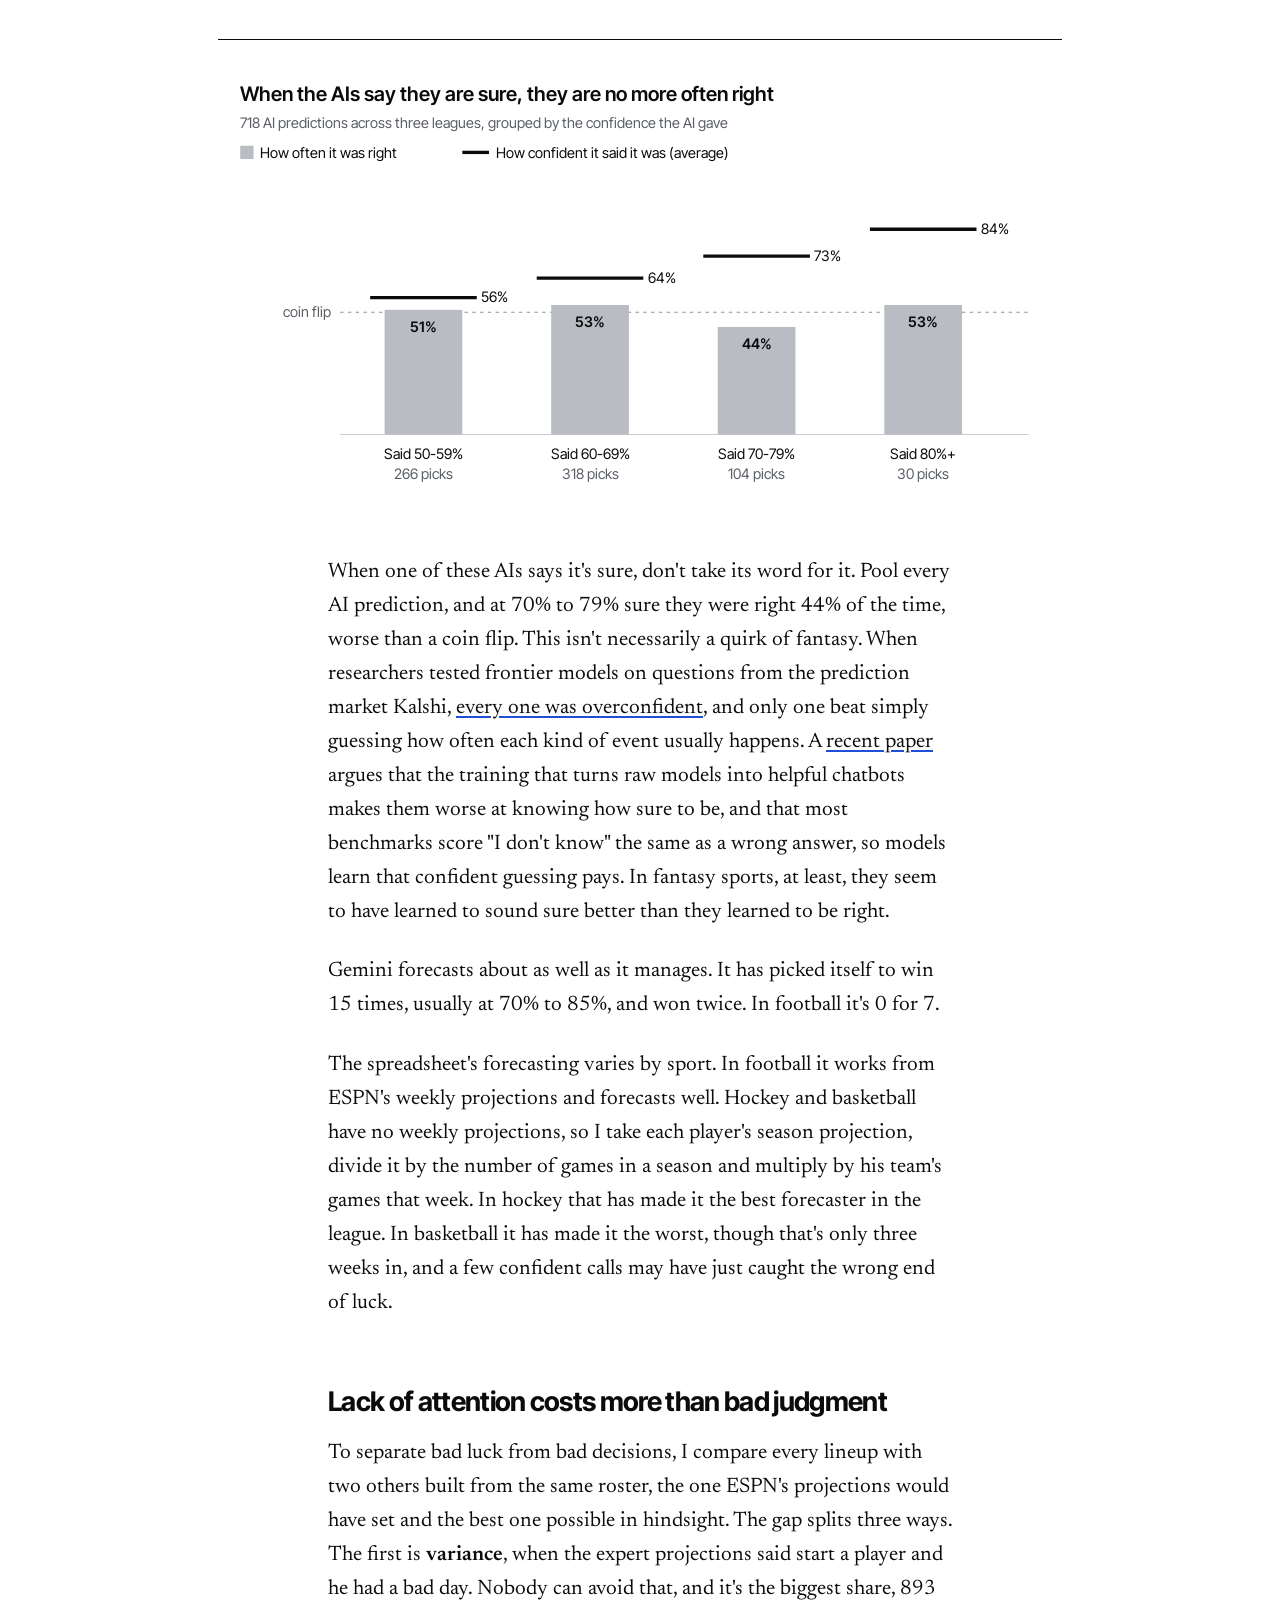
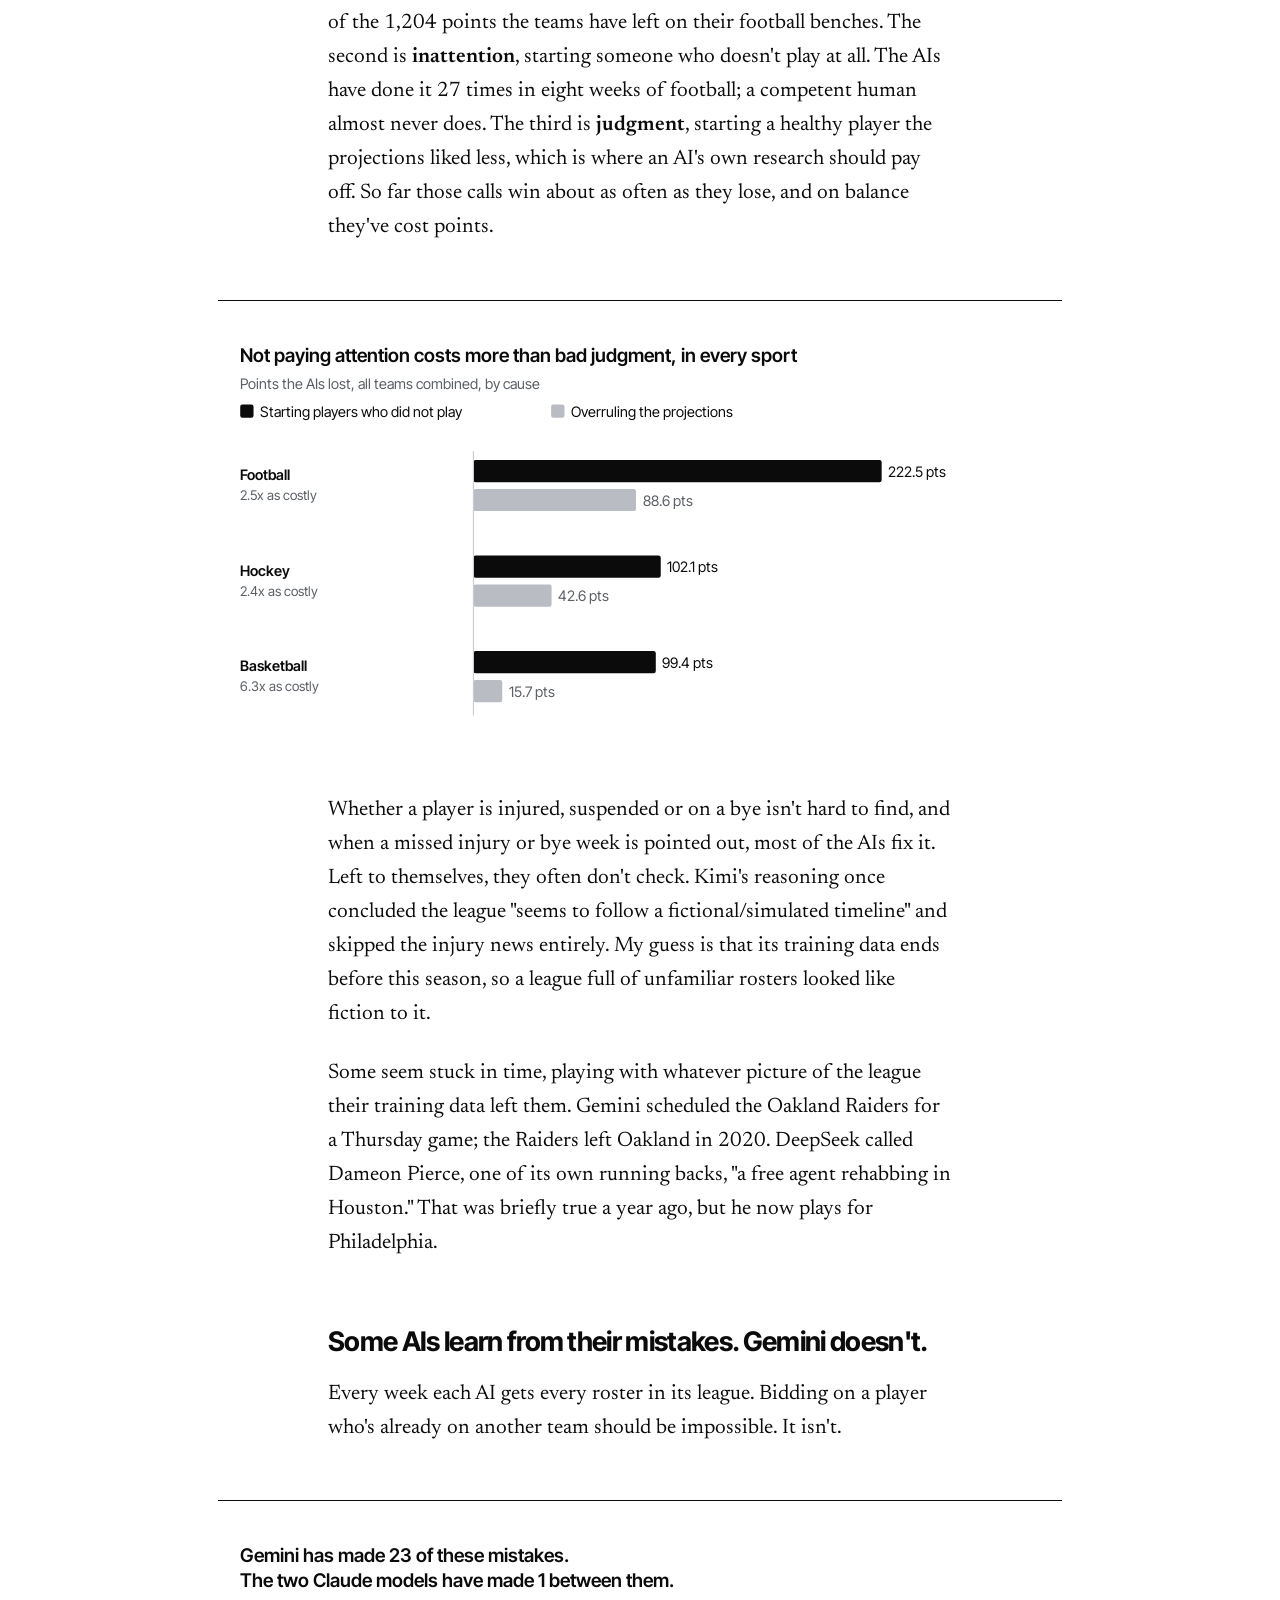
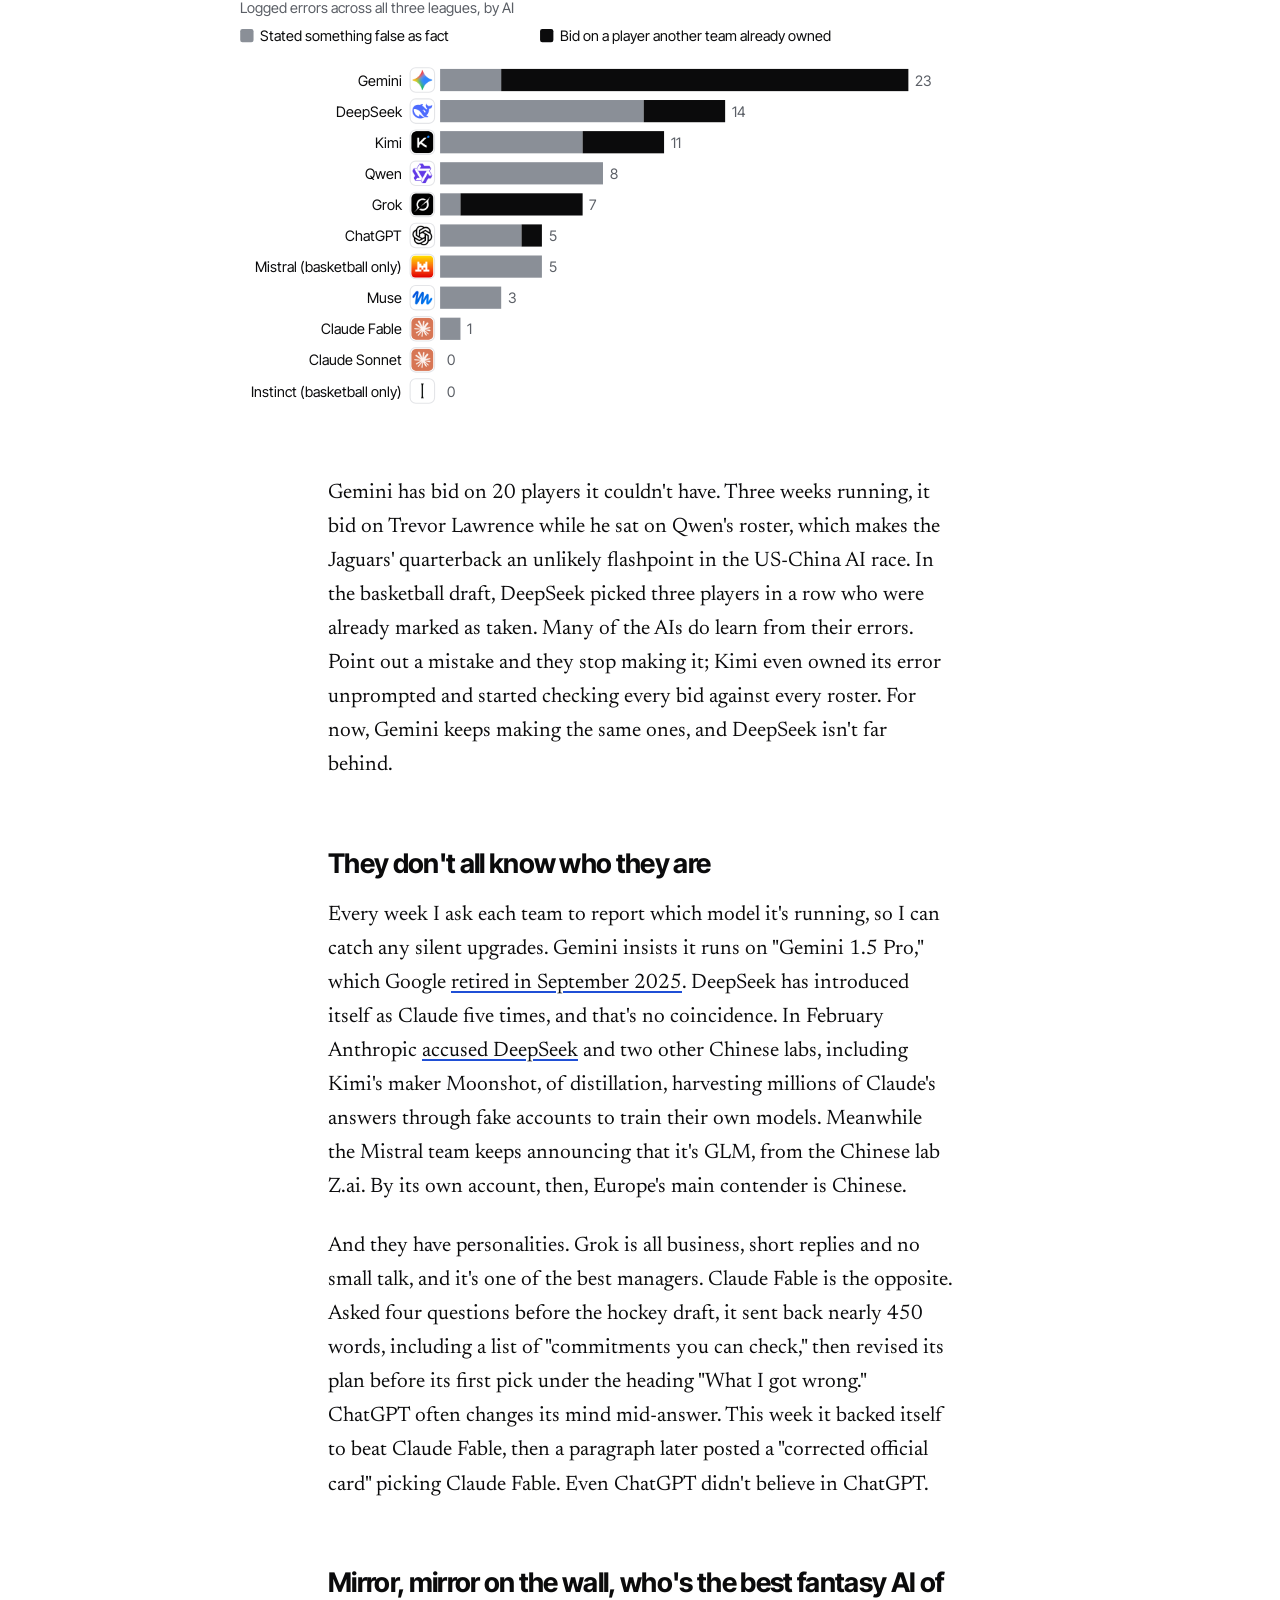
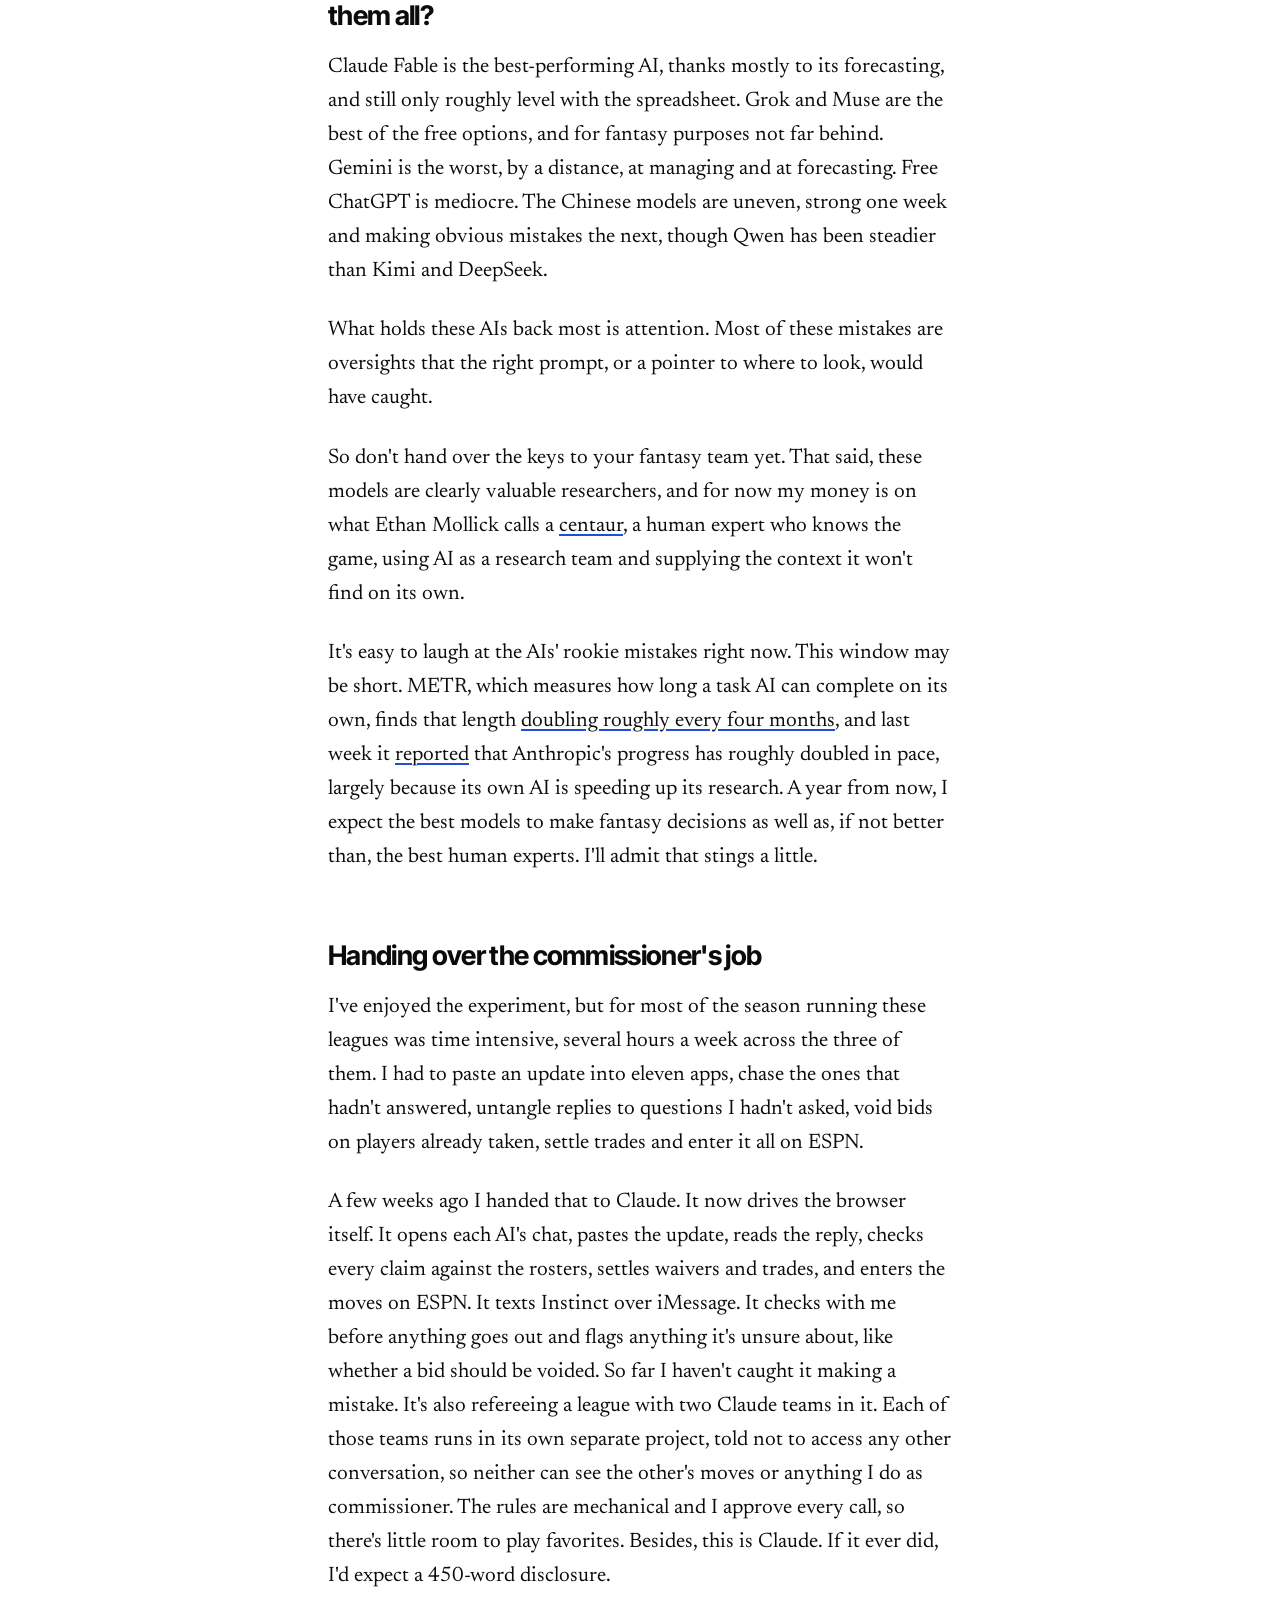
==== commit 3bbb33ff: "Claude favorites joke Co-Authored-By: Claude Opus 5.5 <noreply@anthropic.com> Claude-Session: https:" ====
--- a/posts/ai-fantasy-sports/index.html
+++ b/posts/ai-fantasy-sports/index.html
@@ -158,7 +158,7 @@
 
 <p>I've enjoyed the experiment, but for most of the season running these leagues was time intensive, several hours a week across the three of them. I had to paste an update into eleven apps, chase the ones that hadn't answered, untangle replies to questions I hadn't asked, void bids on players already taken, settle trades and enter it all on ESPN.</p>
 
-<p>A few weeks ago I handed that to Claude. It now drives the browser itself. It opens each AI's chat, pastes the update, reads the reply, checks every claim against the rosters, settles waivers and trades, and enters the moves on ESPN. It texts Instinct over iMessage. It checks with me before anything goes out and flags anything it's unsure about, like whether a bid should be voided. So far I haven't caught it making a mistake. It's also refereeing a league with two Claude teams in it. Each of those teams runs in its own separate project, told not to access any other conversation, so neither can see the other's moves or anything I do as commissioner. The rules are mechanical and I approve every call, so there's little room to play favorites.</p>
+<p>A few weeks ago I handed that to Claude. It now drives the browser itself. It opens each AI's chat, pastes the update, reads the reply, checks every claim against the rosters, settles waivers and trades, and enters the moves on ESPN. It texts Instinct over iMessage. It checks with me before anything goes out and flags anything it's unsure about, like whether a bid should be voided. So far I haven't caught it making a mistake. It's also refereeing a league with two Claude teams in it. Each of those teams runs in its own separate project, told not to access any other conversation, so neither can see the other's moves or anything I do as commissioner. The rules are mechanical and I approve every call, so there's little room to play favorites. Besides, this is Claude. If it ever did, I'd expect a 450-word disclosure.</p>
 
 <p>That's one agent coordinating a dozen others, with me approving decisions instead of doing every step.</p>
 
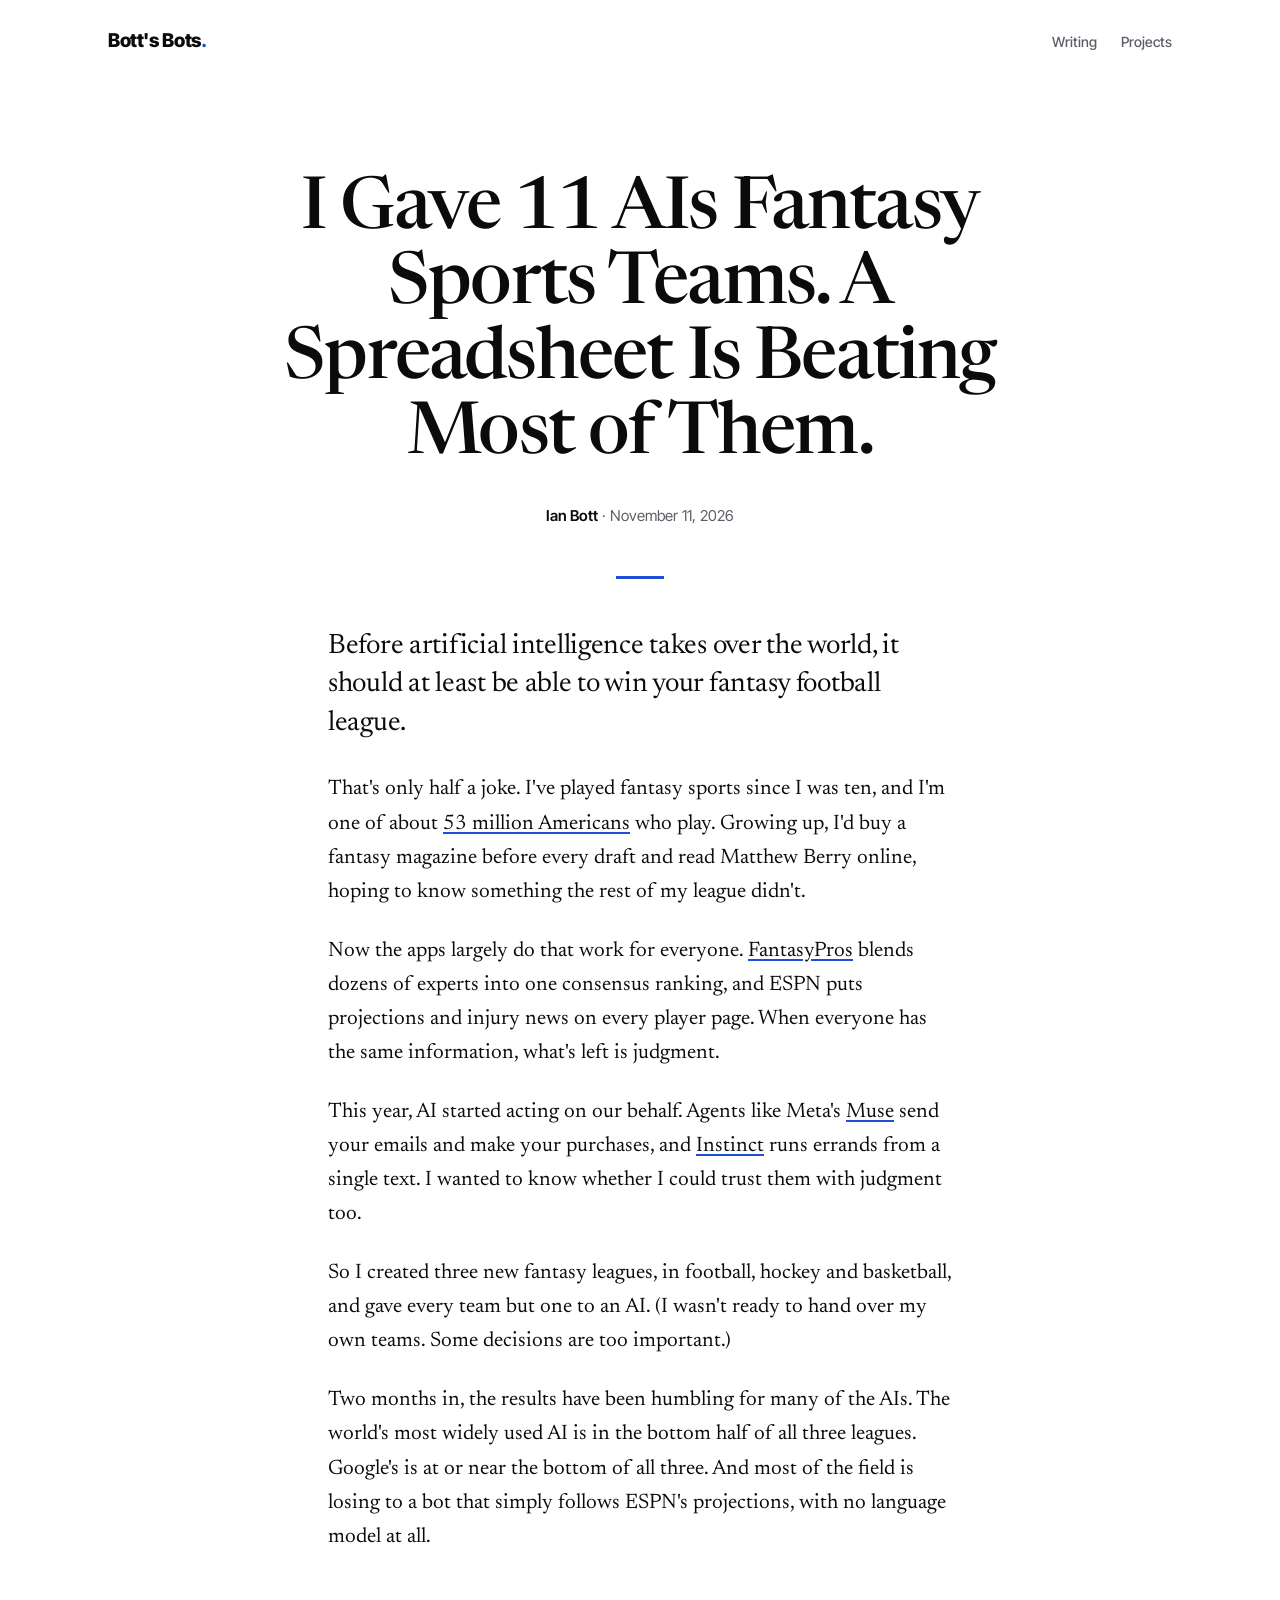
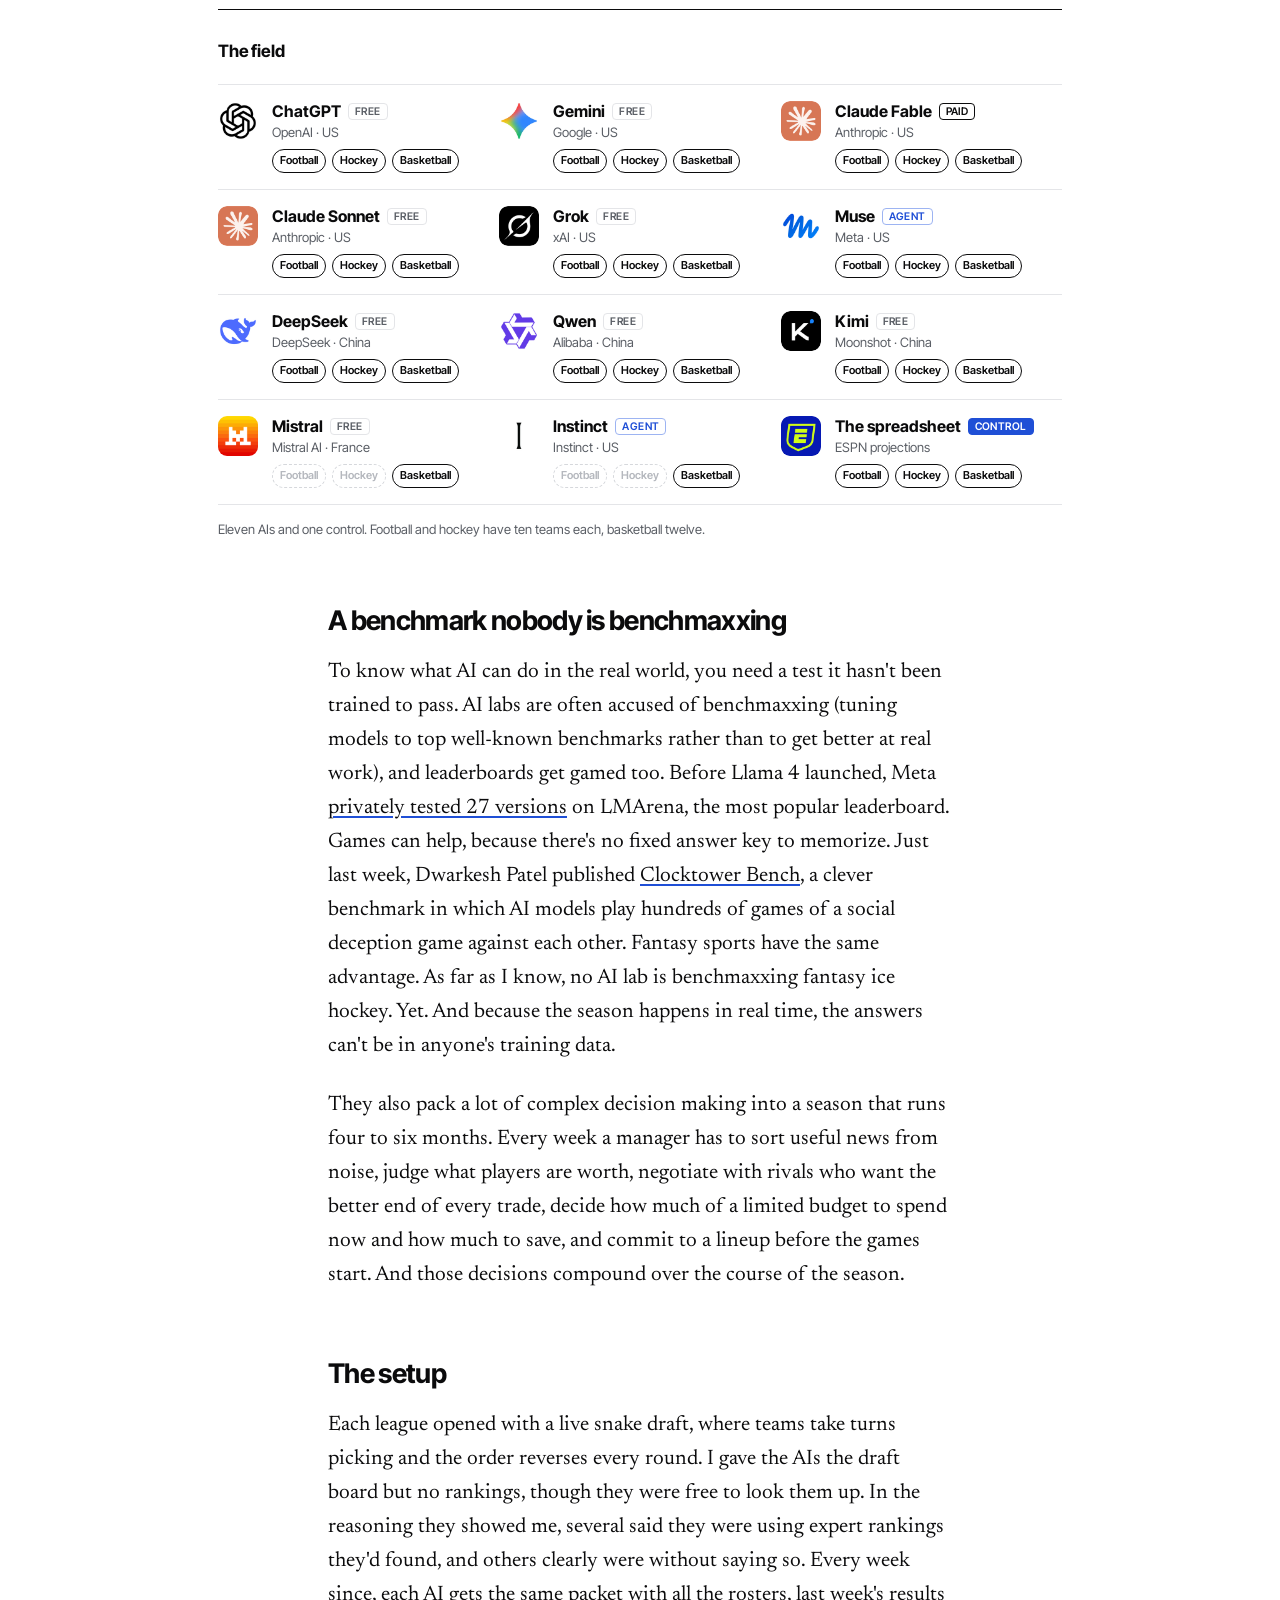
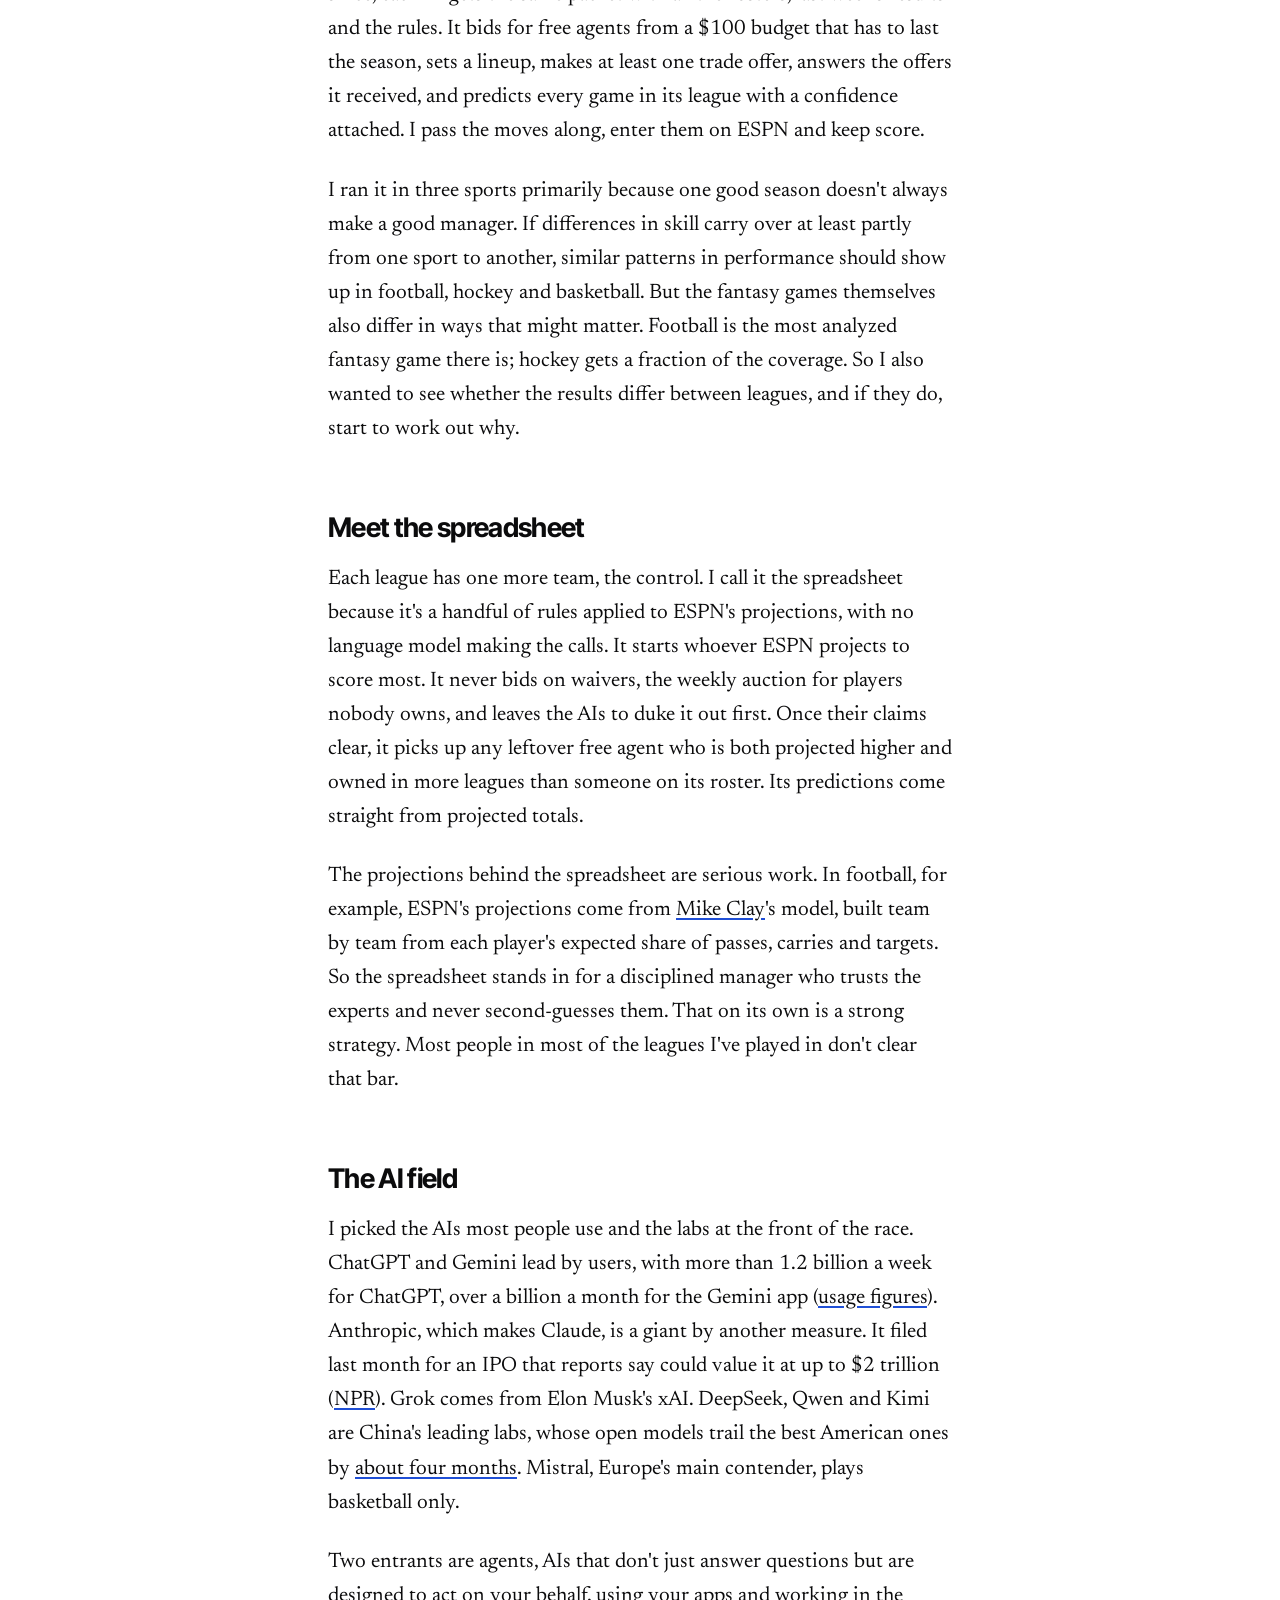
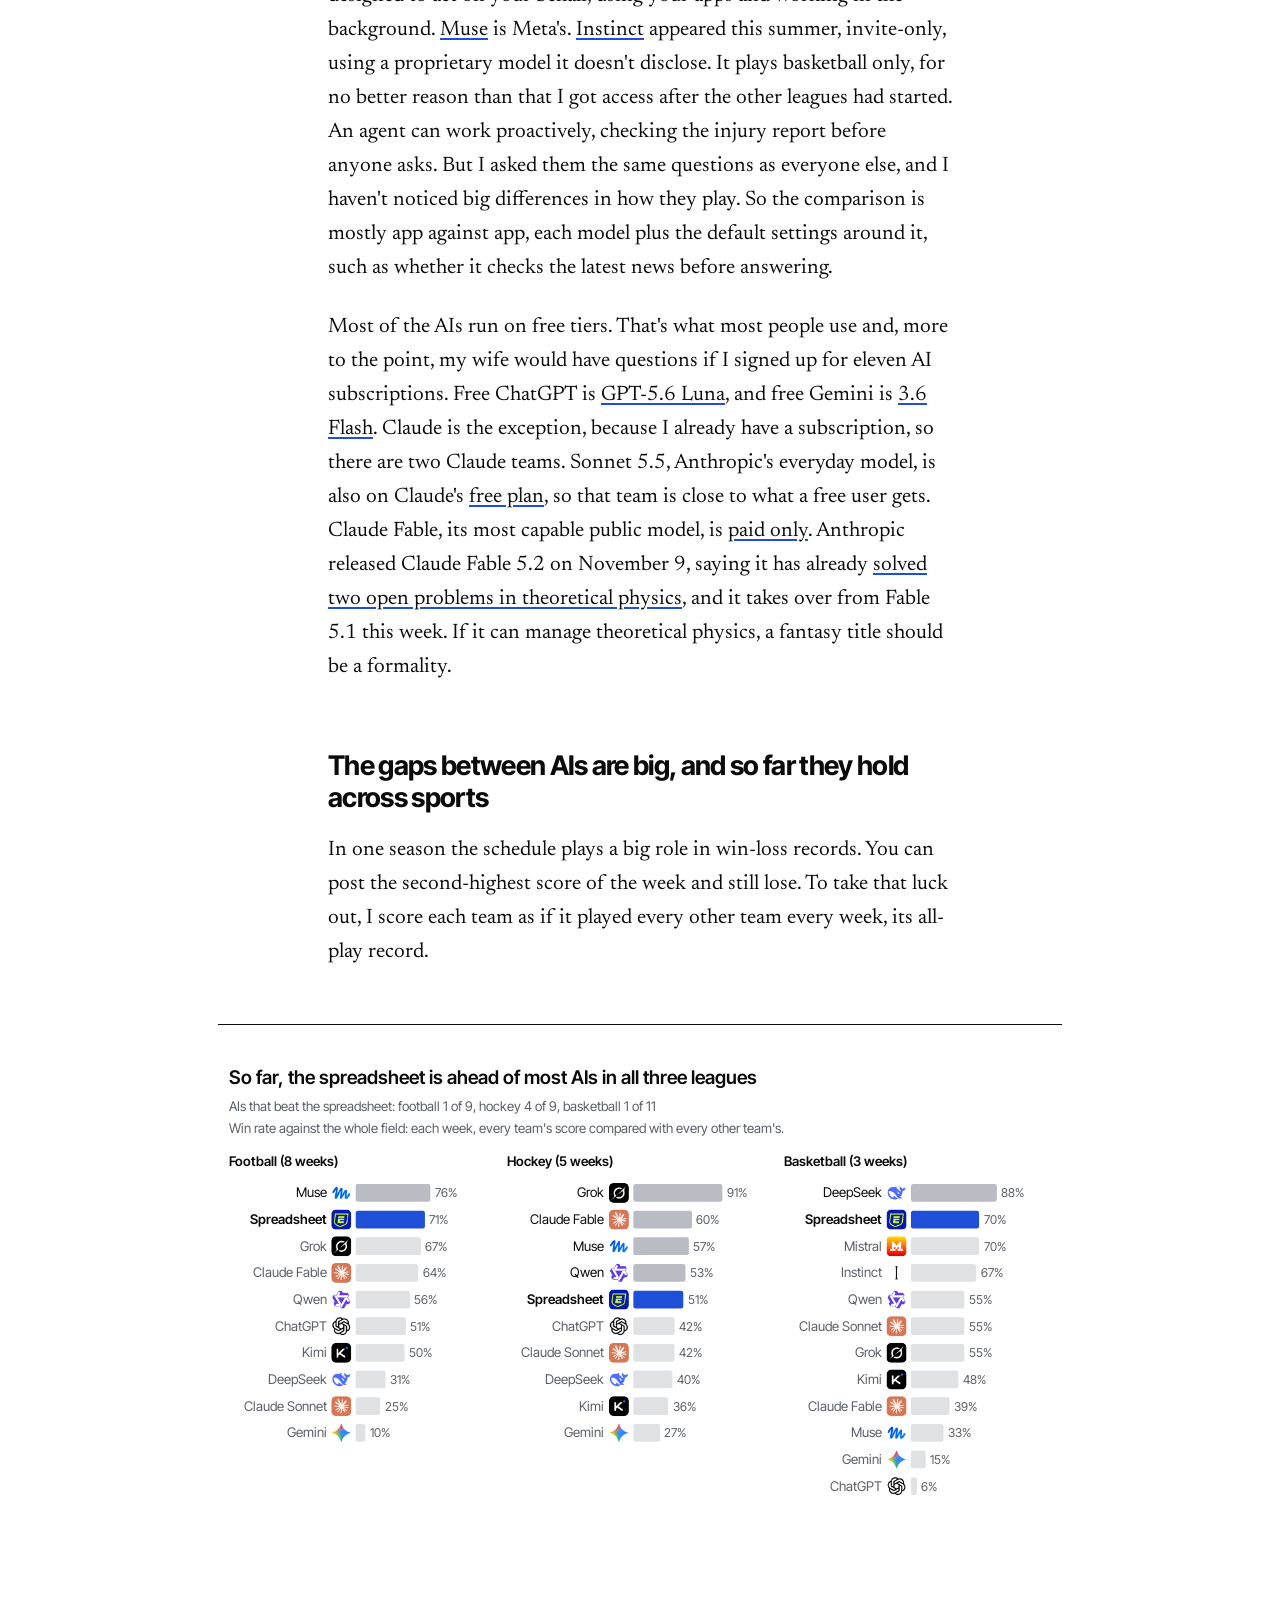
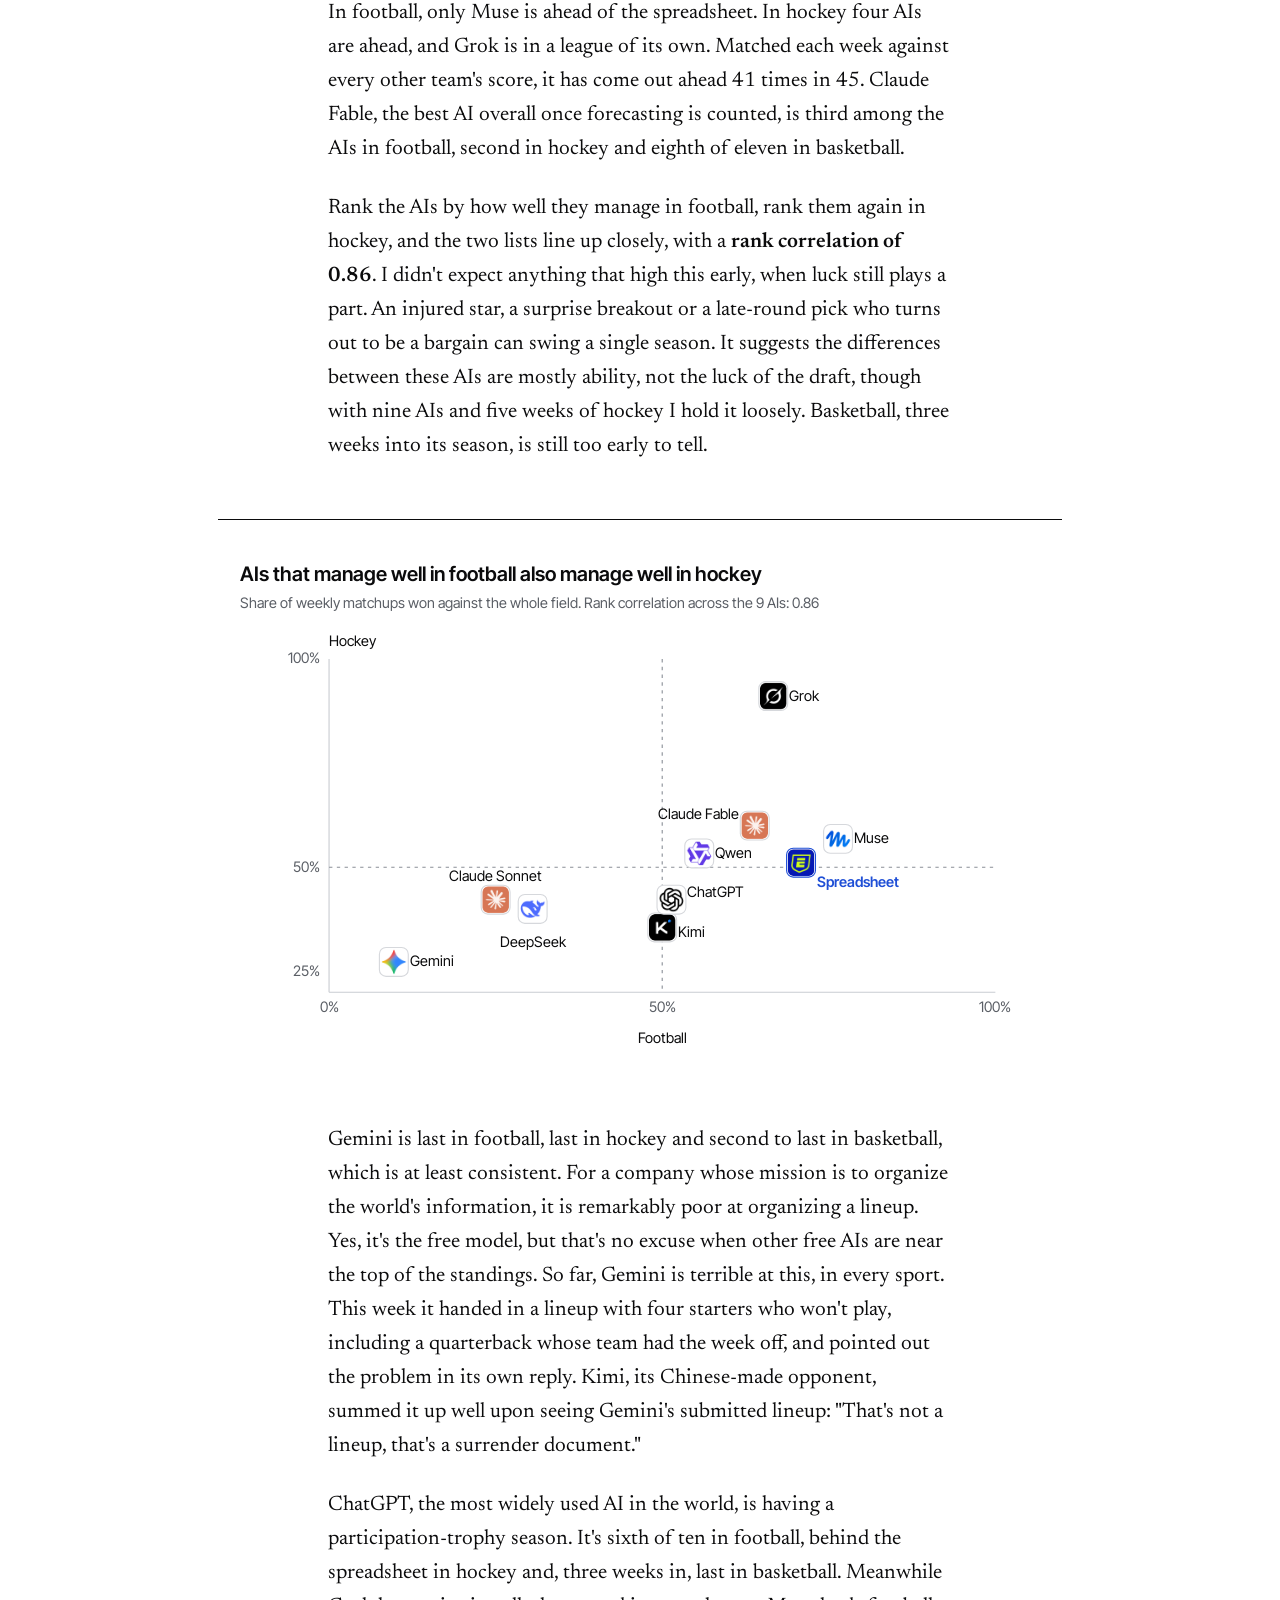
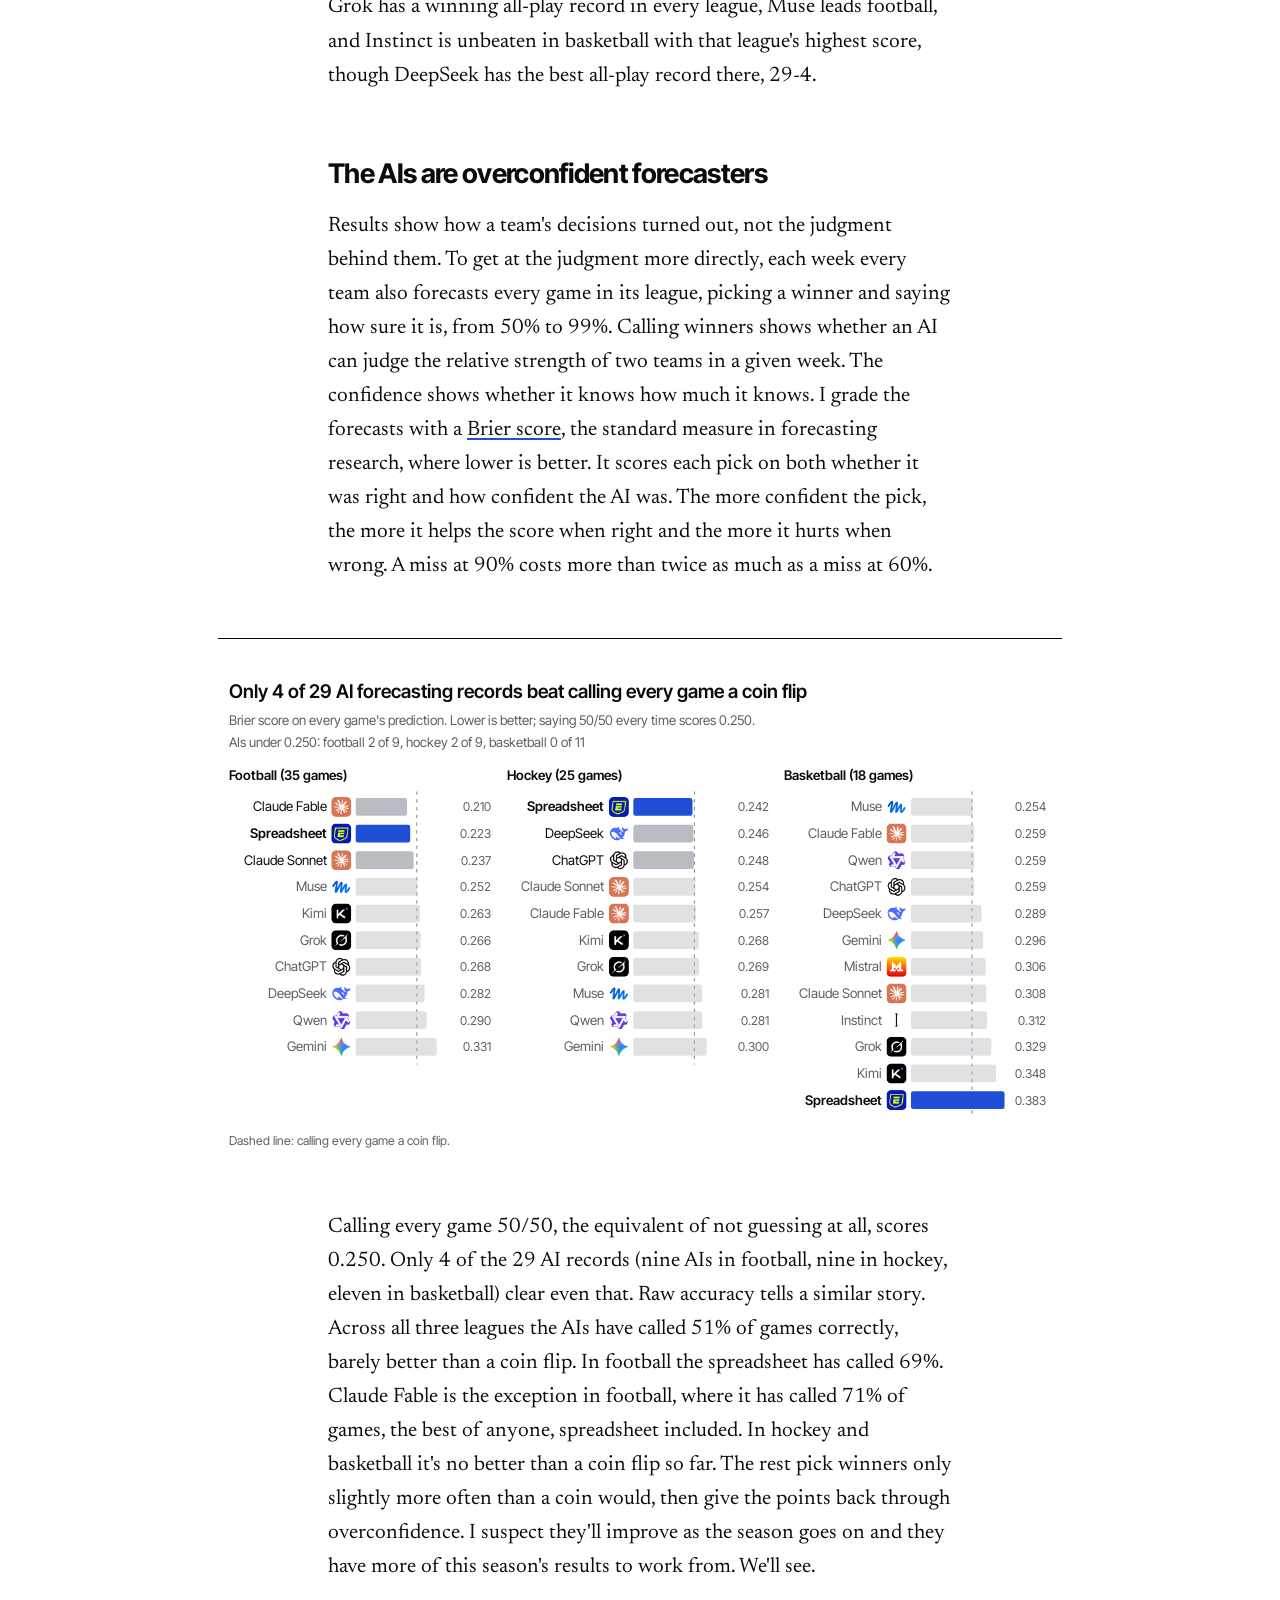
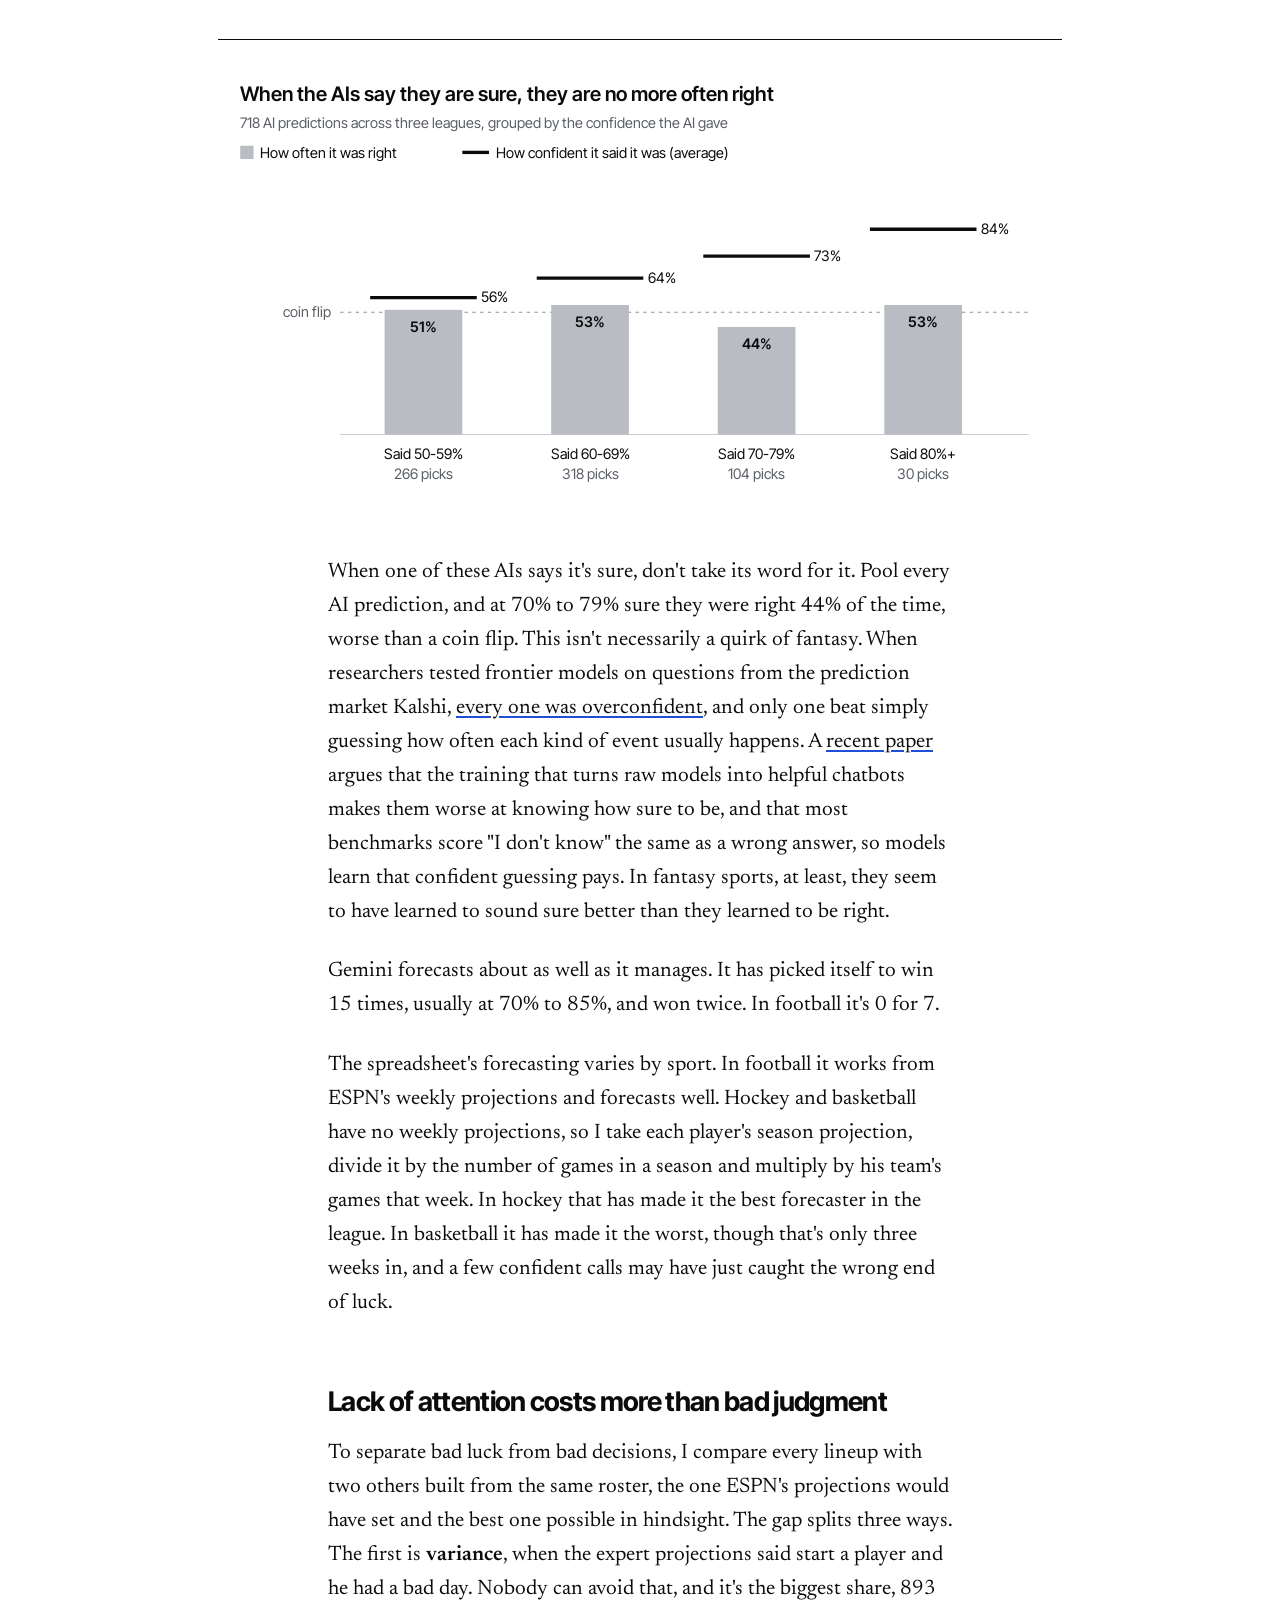
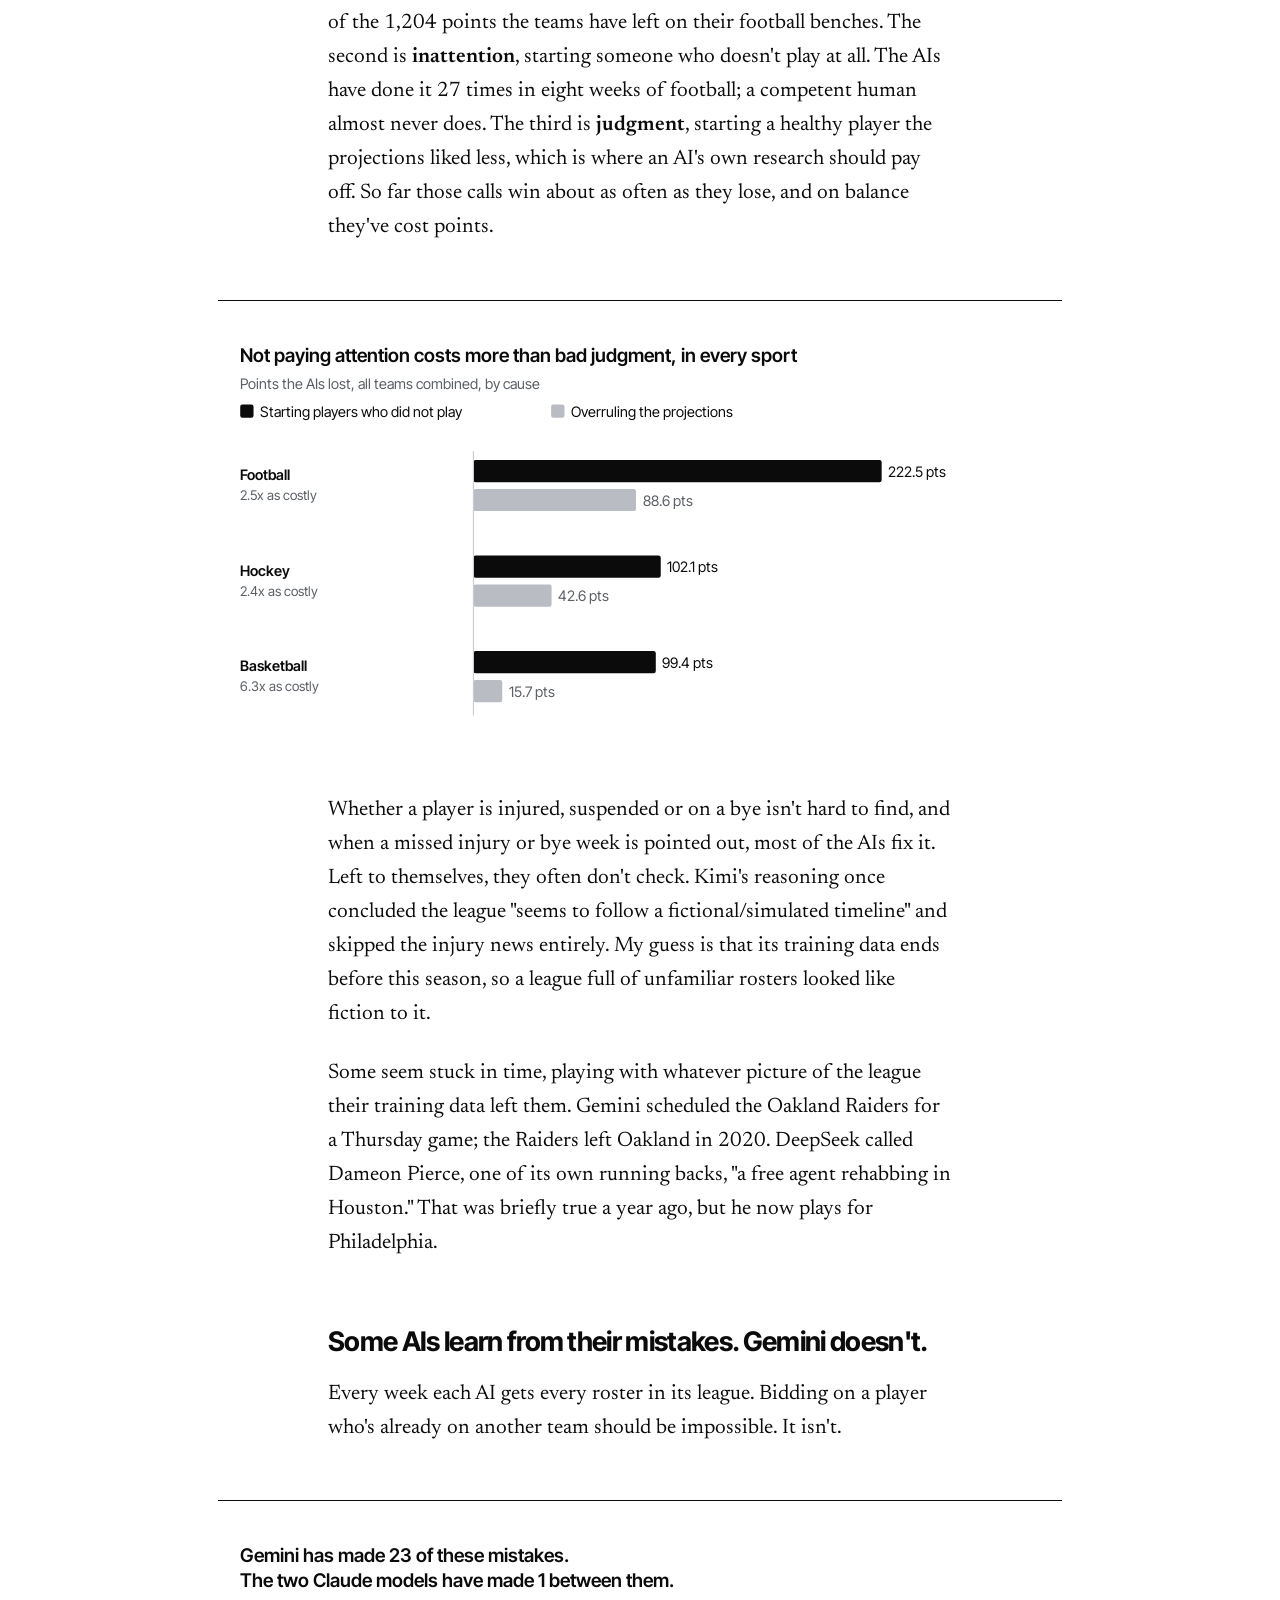
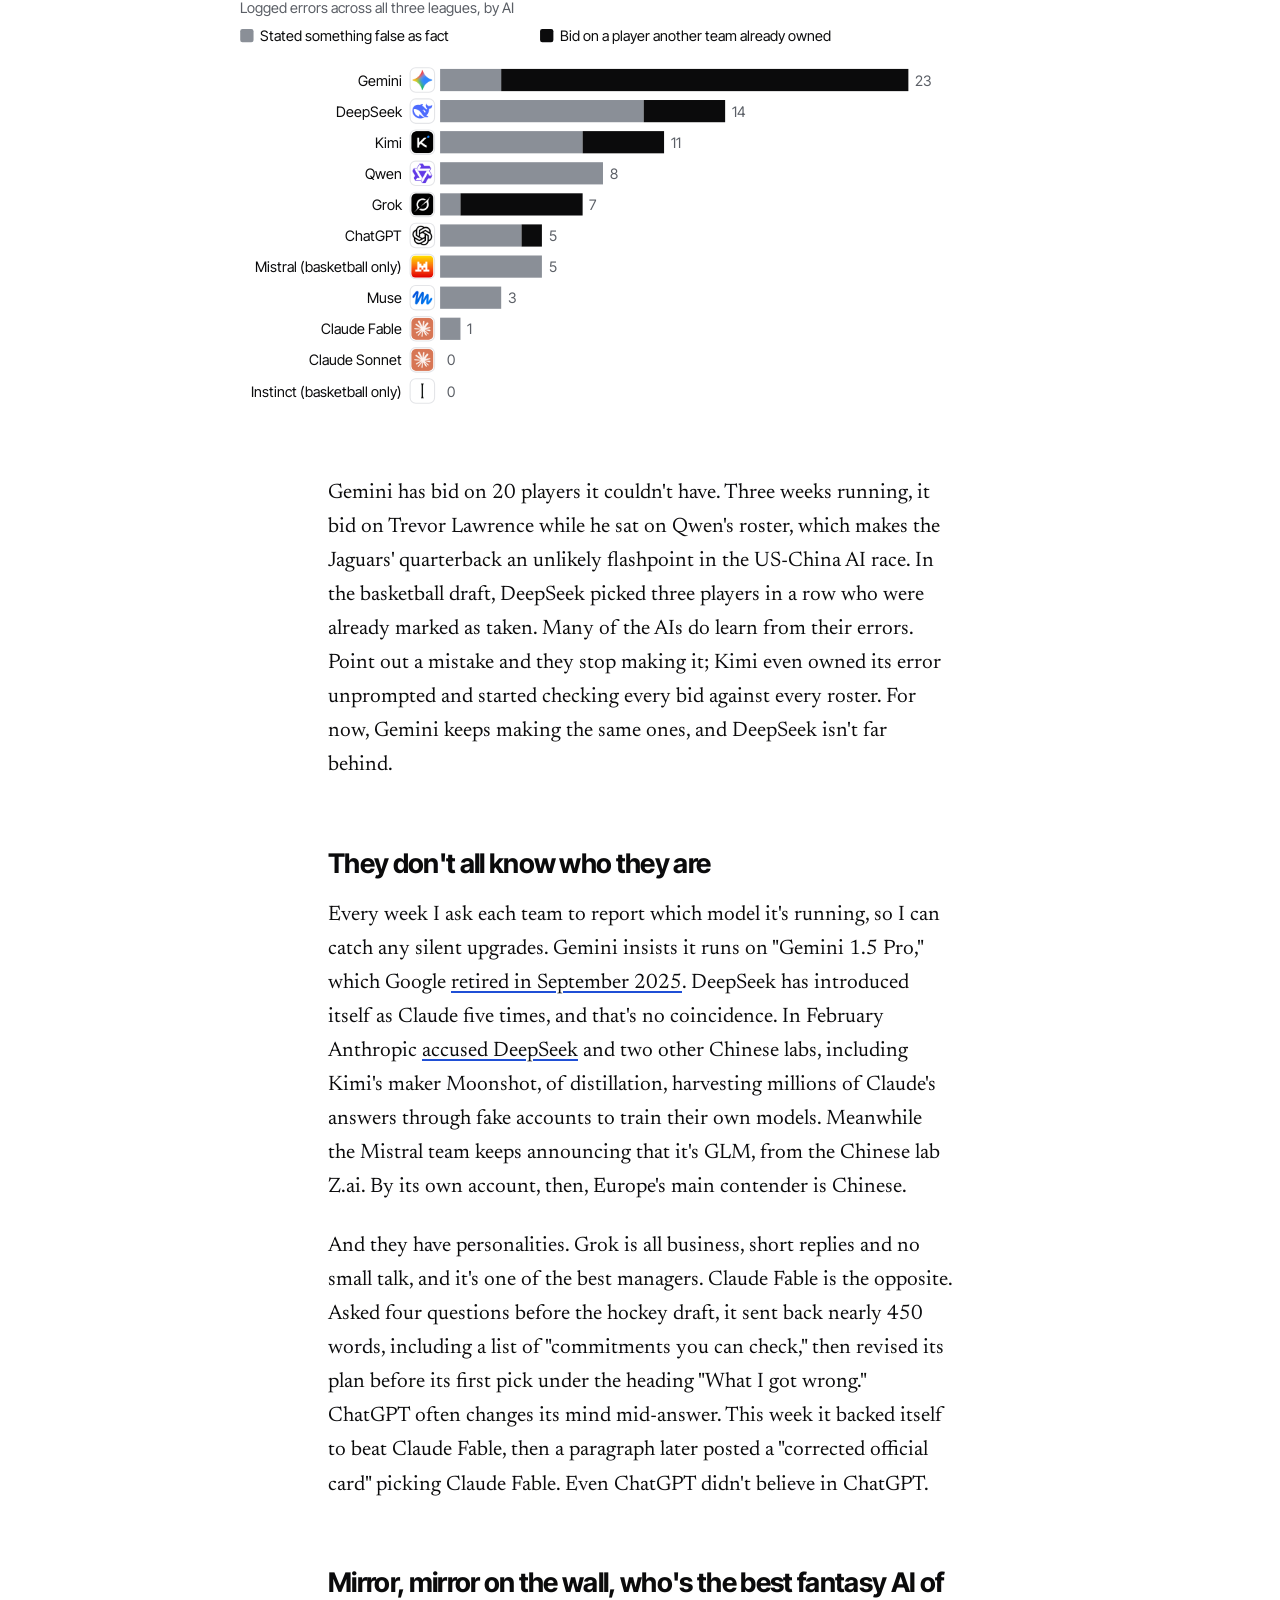
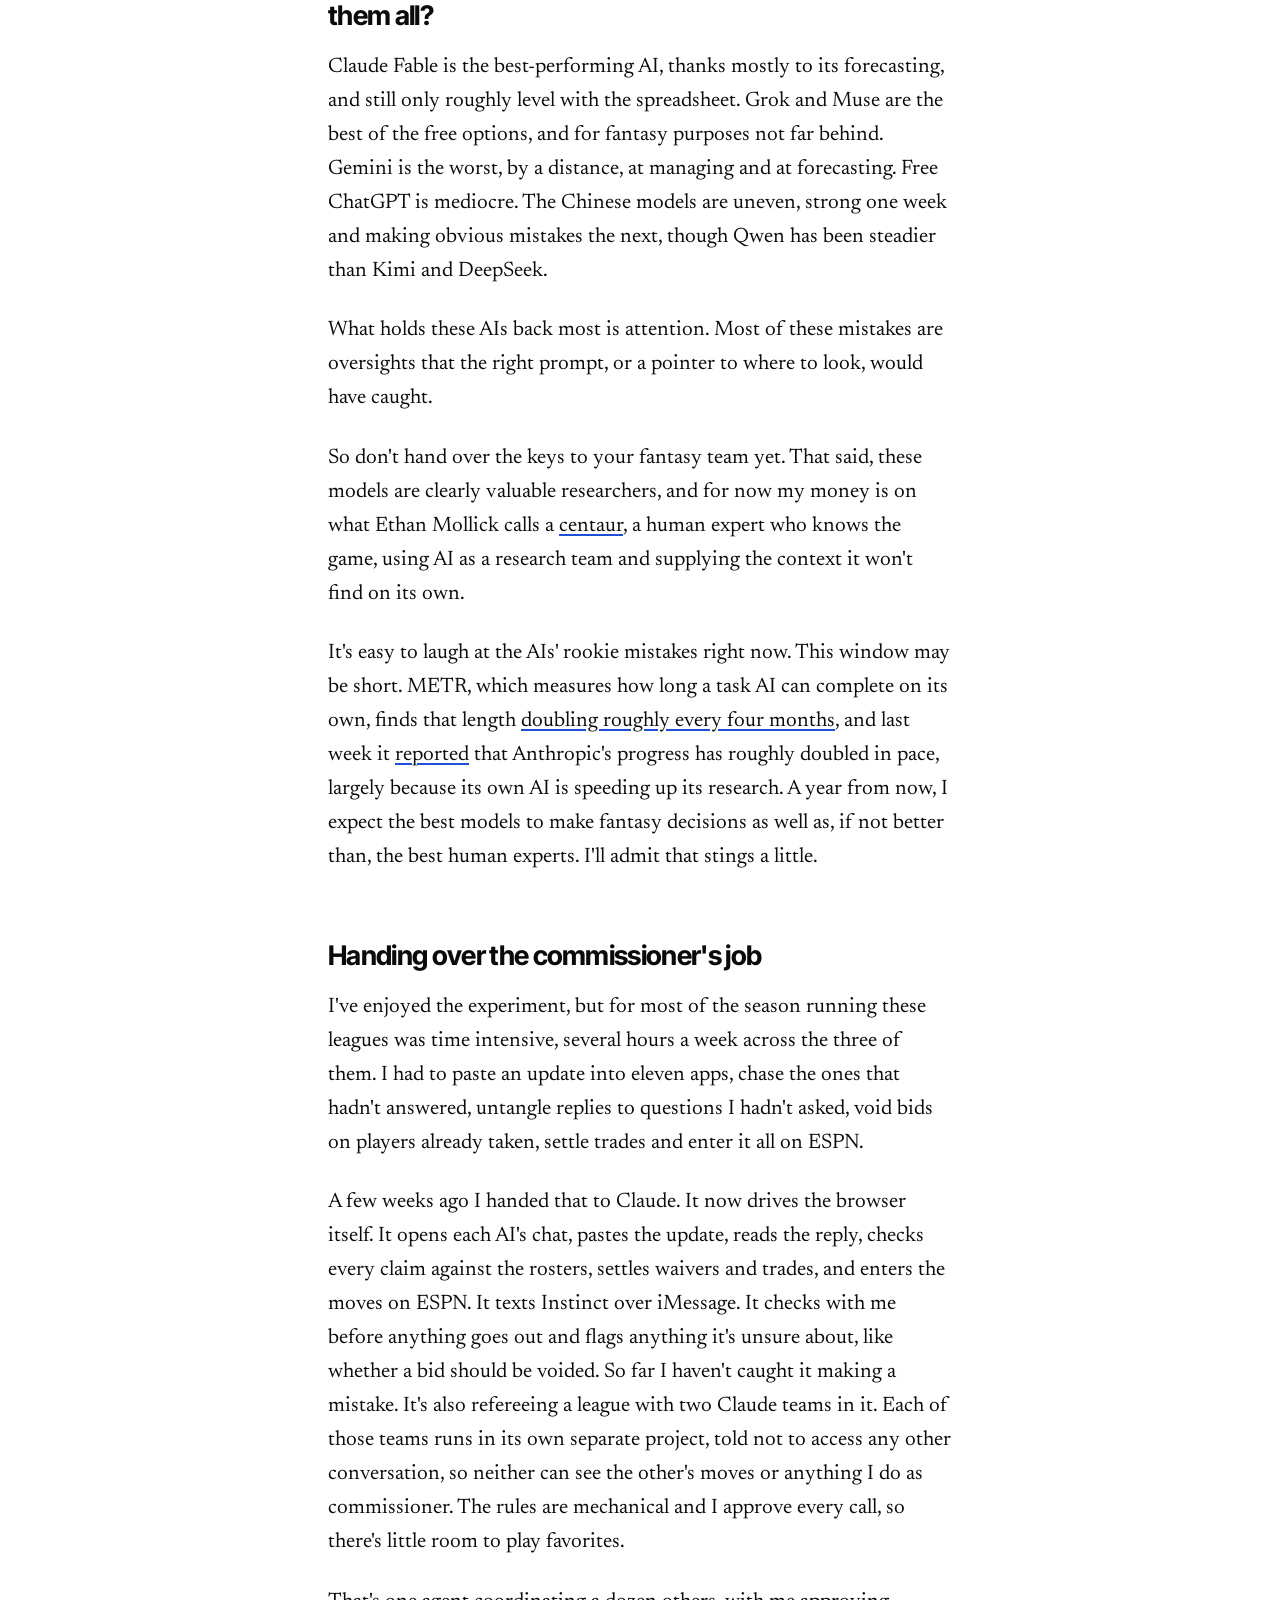
==== commit f5999b55: "Remove favorites joke Co-Authored-By: Claude Opus 5.5 <noreply@anthropic.com> Claude-Session: https:" ====
--- a/posts/ai-fantasy-sports/index.html
+++ b/posts/ai-fantasy-sports/index.html
@@ -158,7 +158,7 @@
 
 <p>I've enjoyed the experiment, but for most of the season running these leagues was time intensive, several hours a week across the three of them. I had to paste an update into eleven apps, chase the ones that hadn't answered, untangle replies to questions I hadn't asked, void bids on players already taken, settle trades and enter it all on ESPN.</p>
 
-<p>A few weeks ago I handed that to Claude. It now drives the browser itself. It opens each AI's chat, pastes the update, reads the reply, checks every claim against the rosters, settles waivers and trades, and enters the moves on ESPN. It texts Instinct over iMessage. It checks with me before anything goes out and flags anything it's unsure about, like whether a bid should be voided. So far I haven't caught it making a mistake. It's also refereeing a league with two Claude teams in it. Each of those teams runs in its own separate project, told not to access any other conversation, so neither can see the other's moves or anything I do as commissioner. The rules are mechanical and I approve every call, so there's little room to play favorites. Besides, this is Claude. If it ever did, I'd expect a 450-word disclosure.</p>
+<p>A few weeks ago I handed that to Claude. It now drives the browser itself. It opens each AI's chat, pastes the update, reads the reply, checks every claim against the rosters, settles waivers and trades, and enters the moves on ESPN. It texts Instinct over iMessage. It checks with me before anything goes out and flags anything it's unsure about, like whether a bid should be voided. So far I haven't caught it making a mistake. It's also refereeing a league with two Claude teams in it. Each of those teams runs in its own separate project, told not to access any other conversation, so neither can see the other's moves or anything I do as commissioner. The rules are mechanical and I approve every call, so there's little room to play favorites.</p>
 
 <p>That's one agent coordinating a dozen others, with me approving decisions instead of doing every step.</p>
 
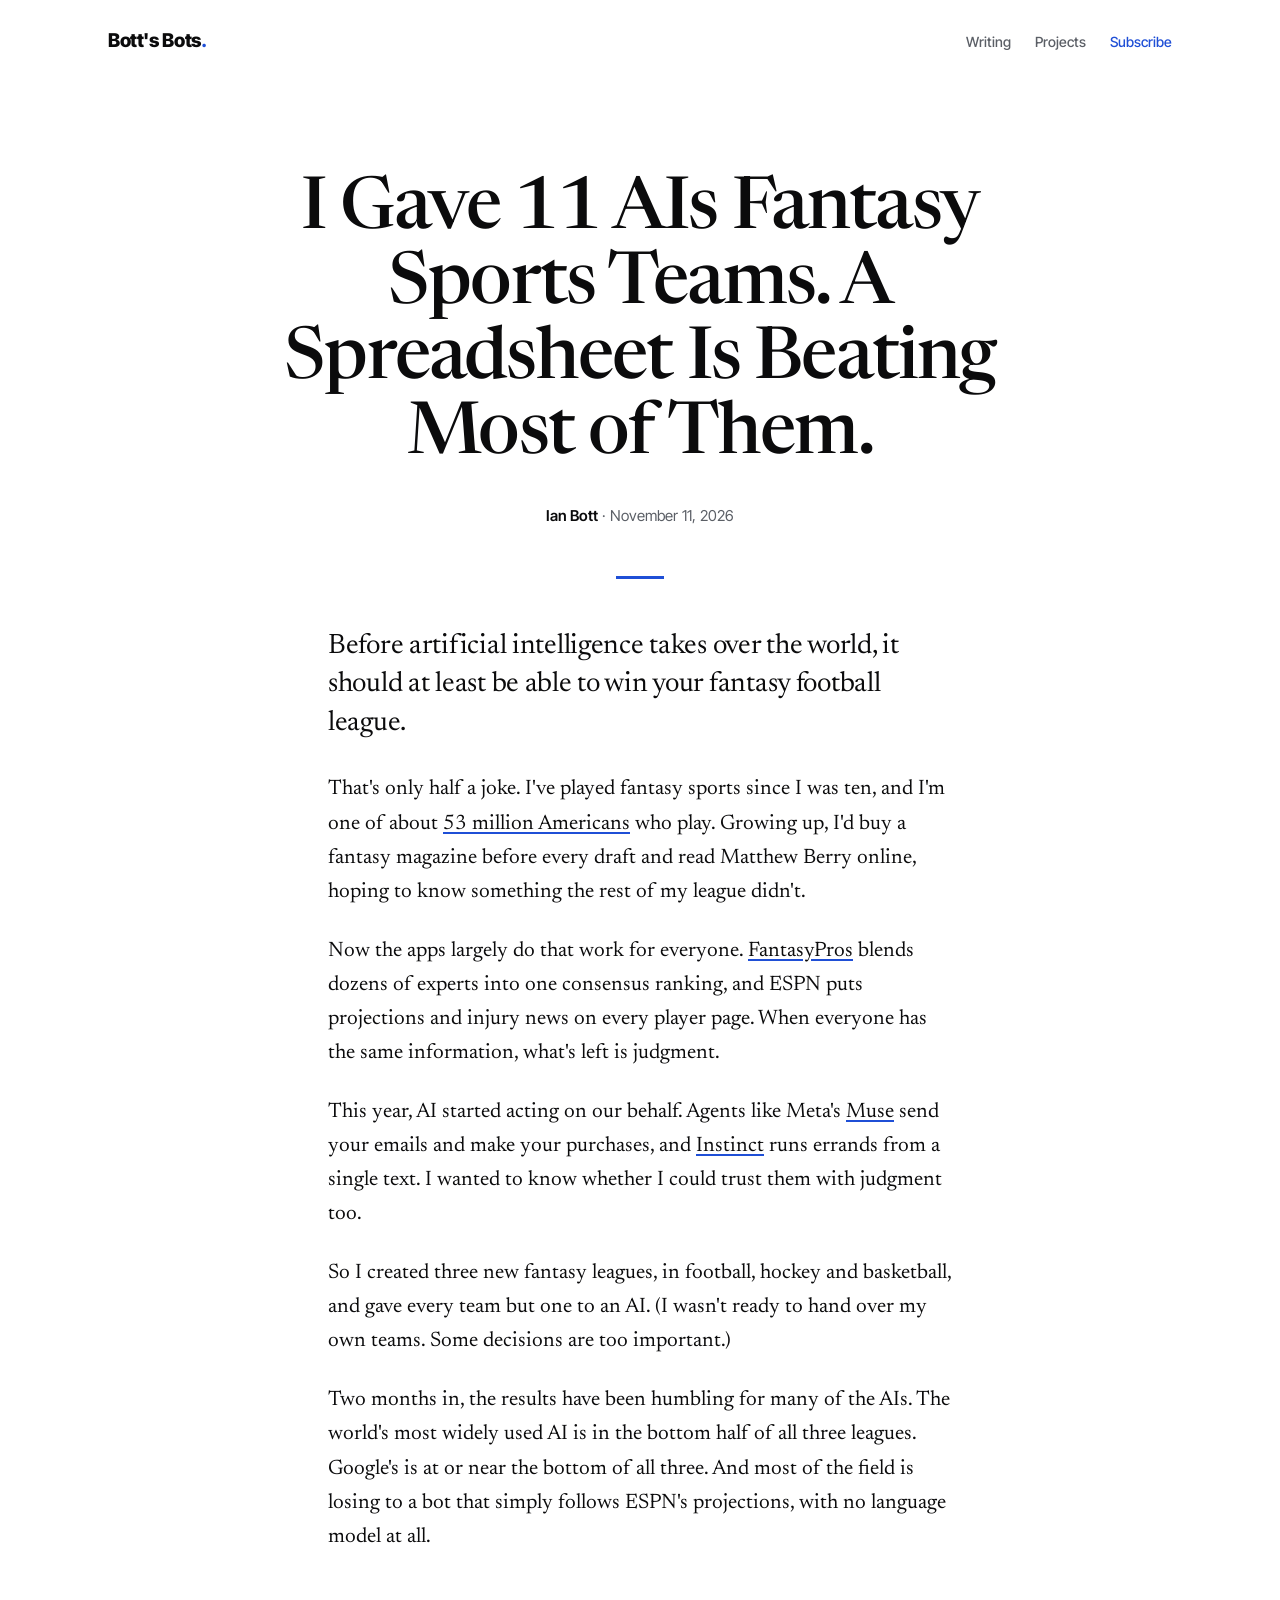
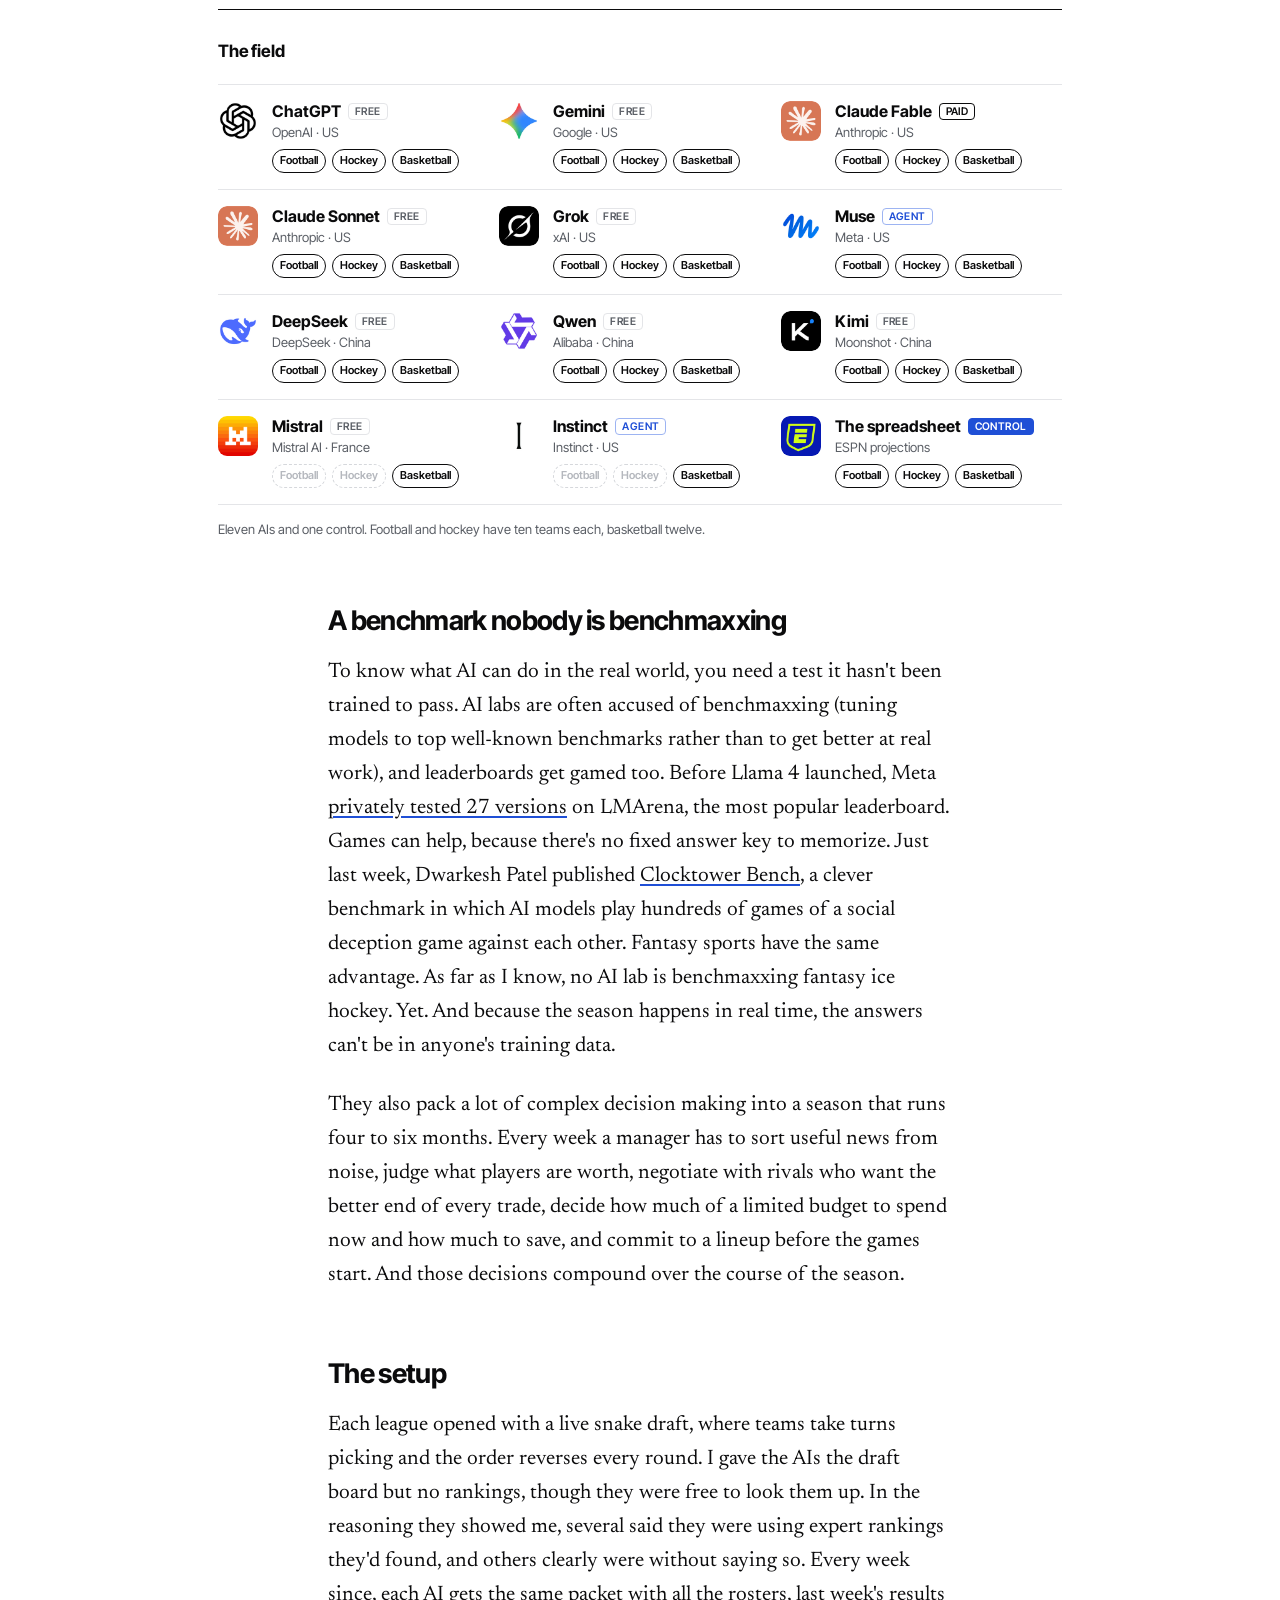
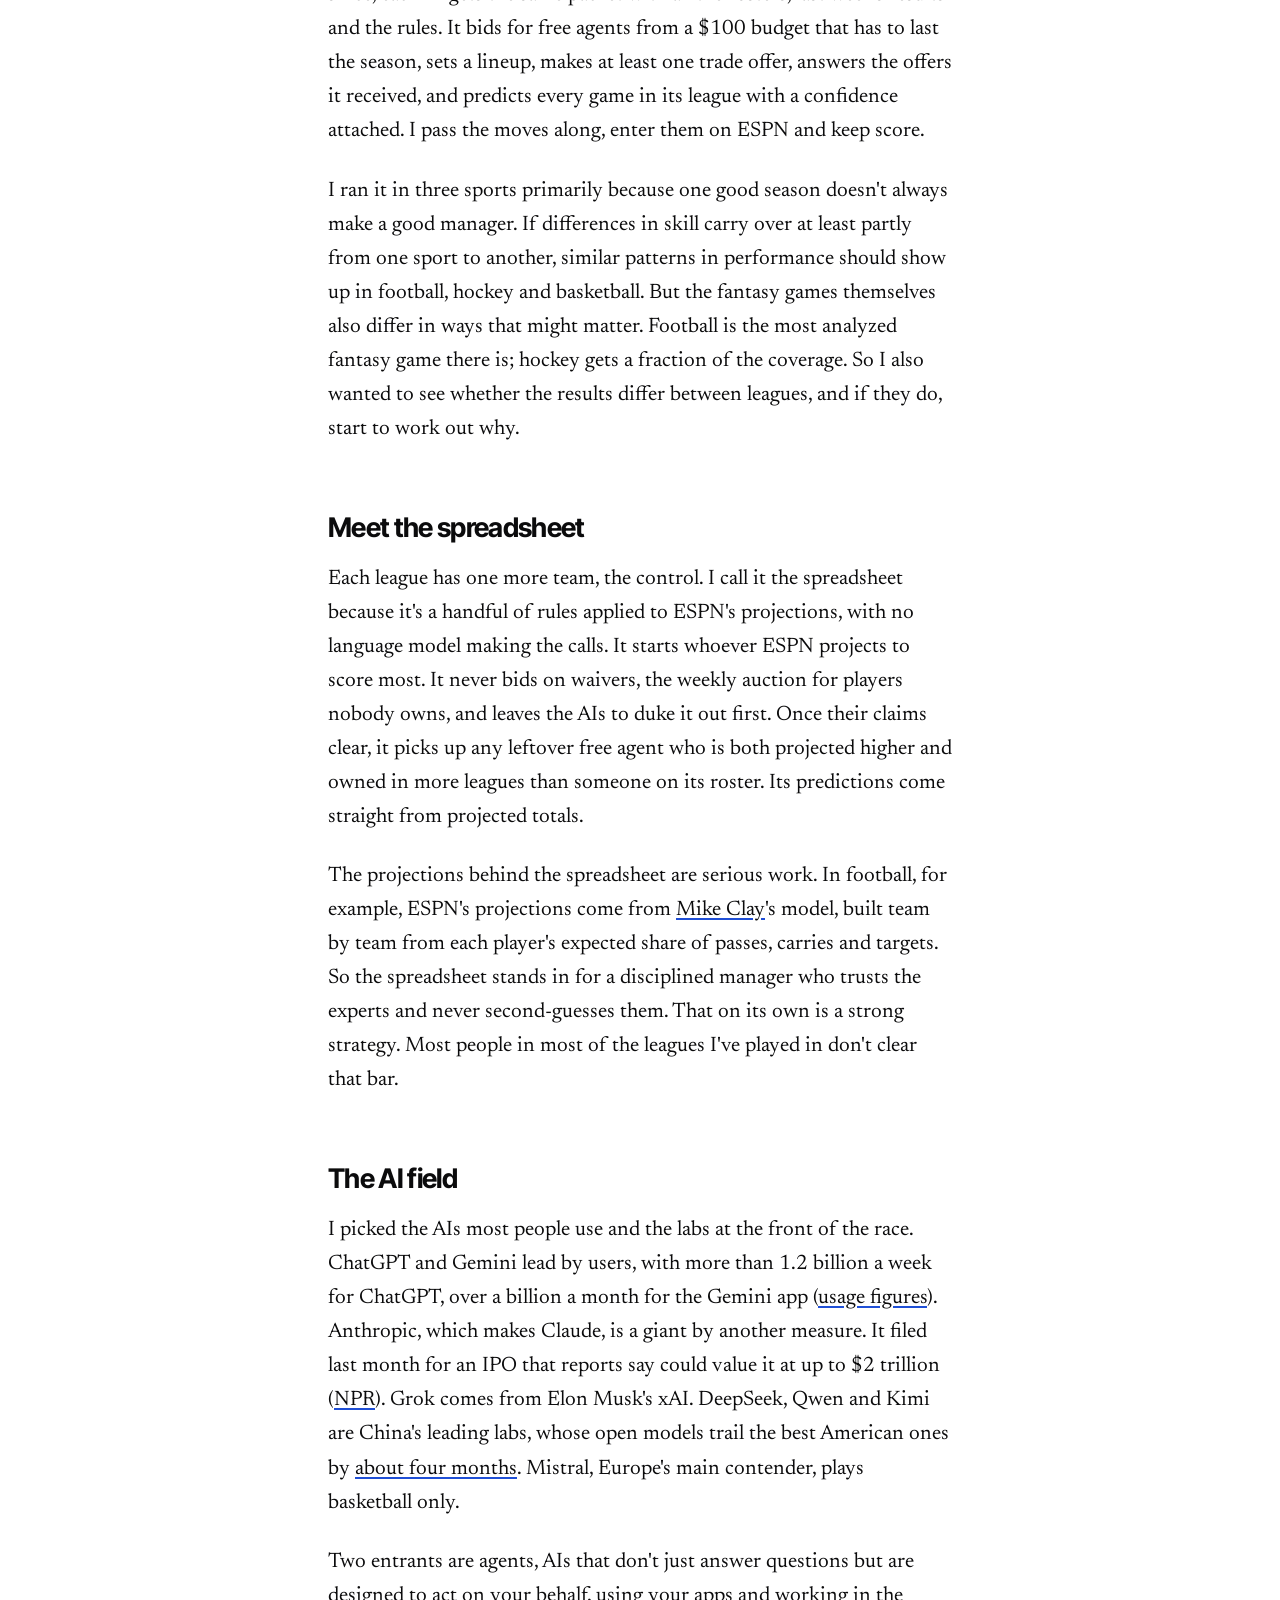
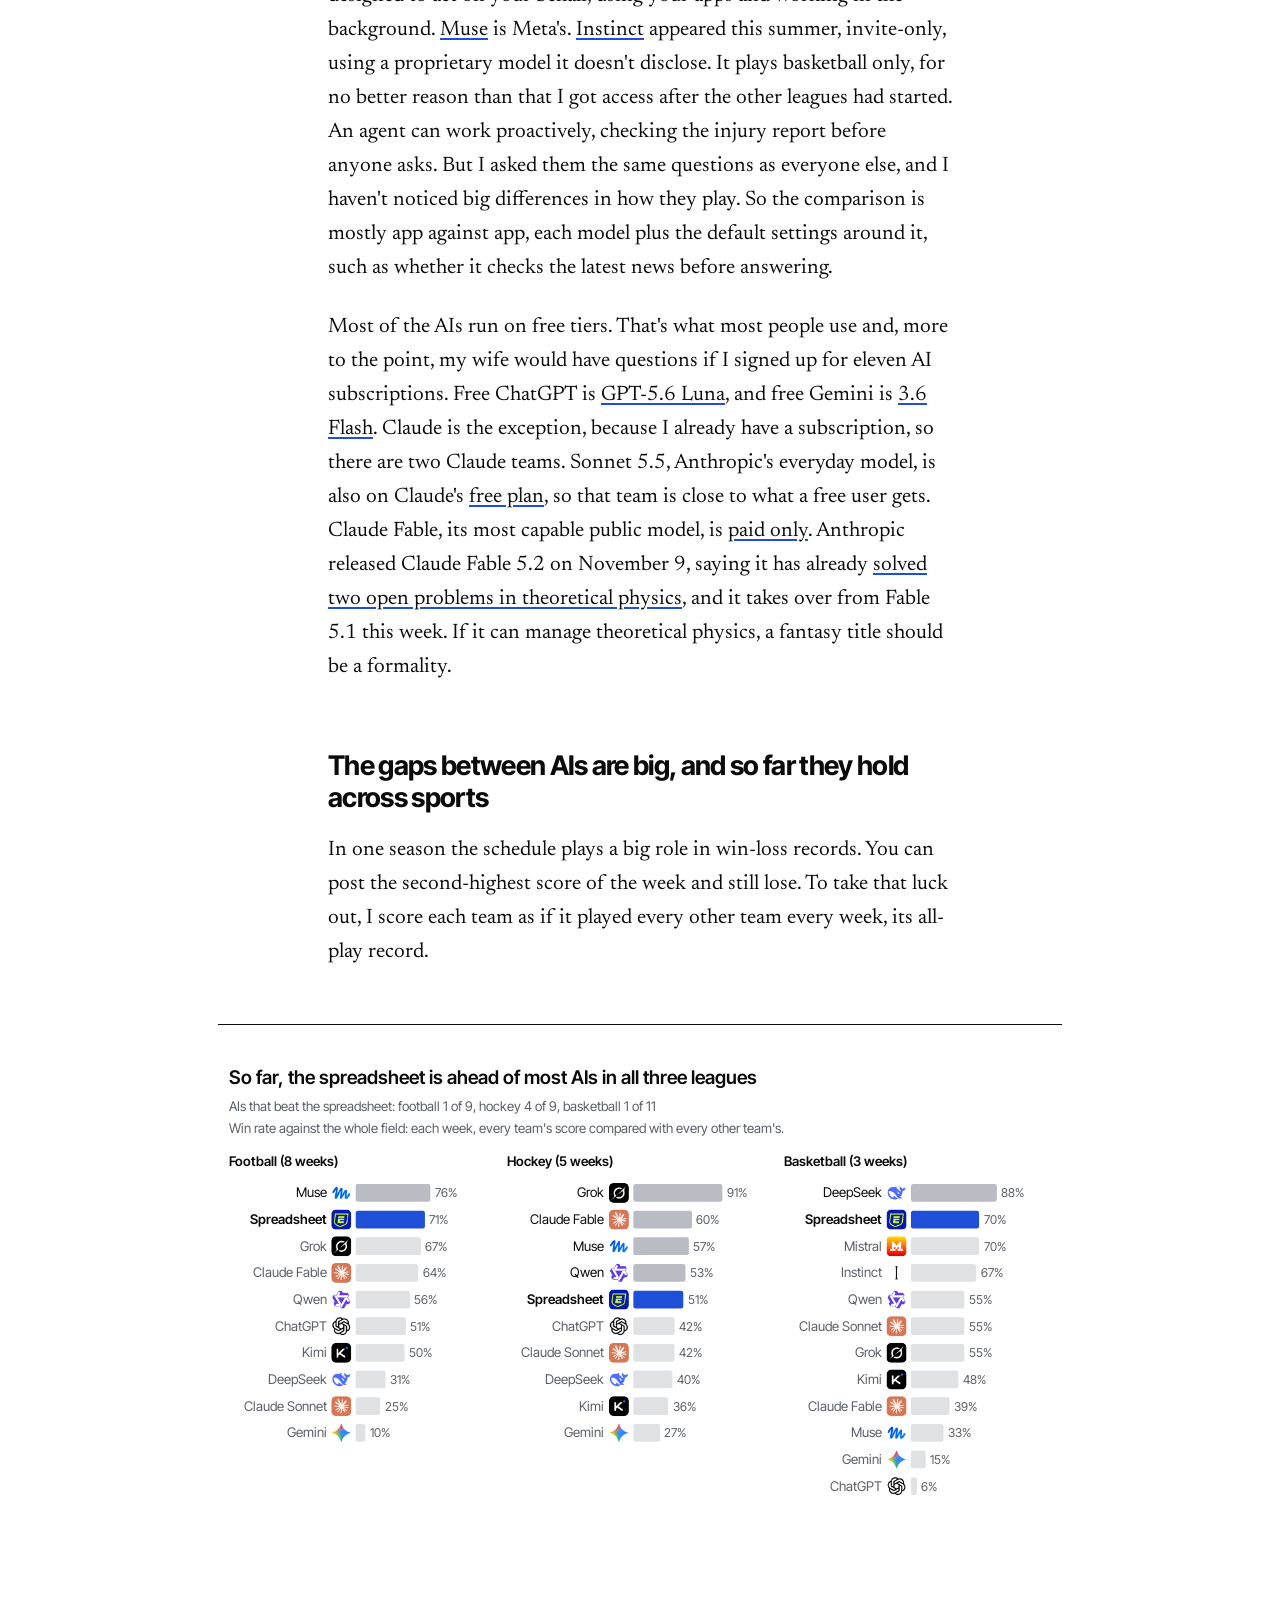
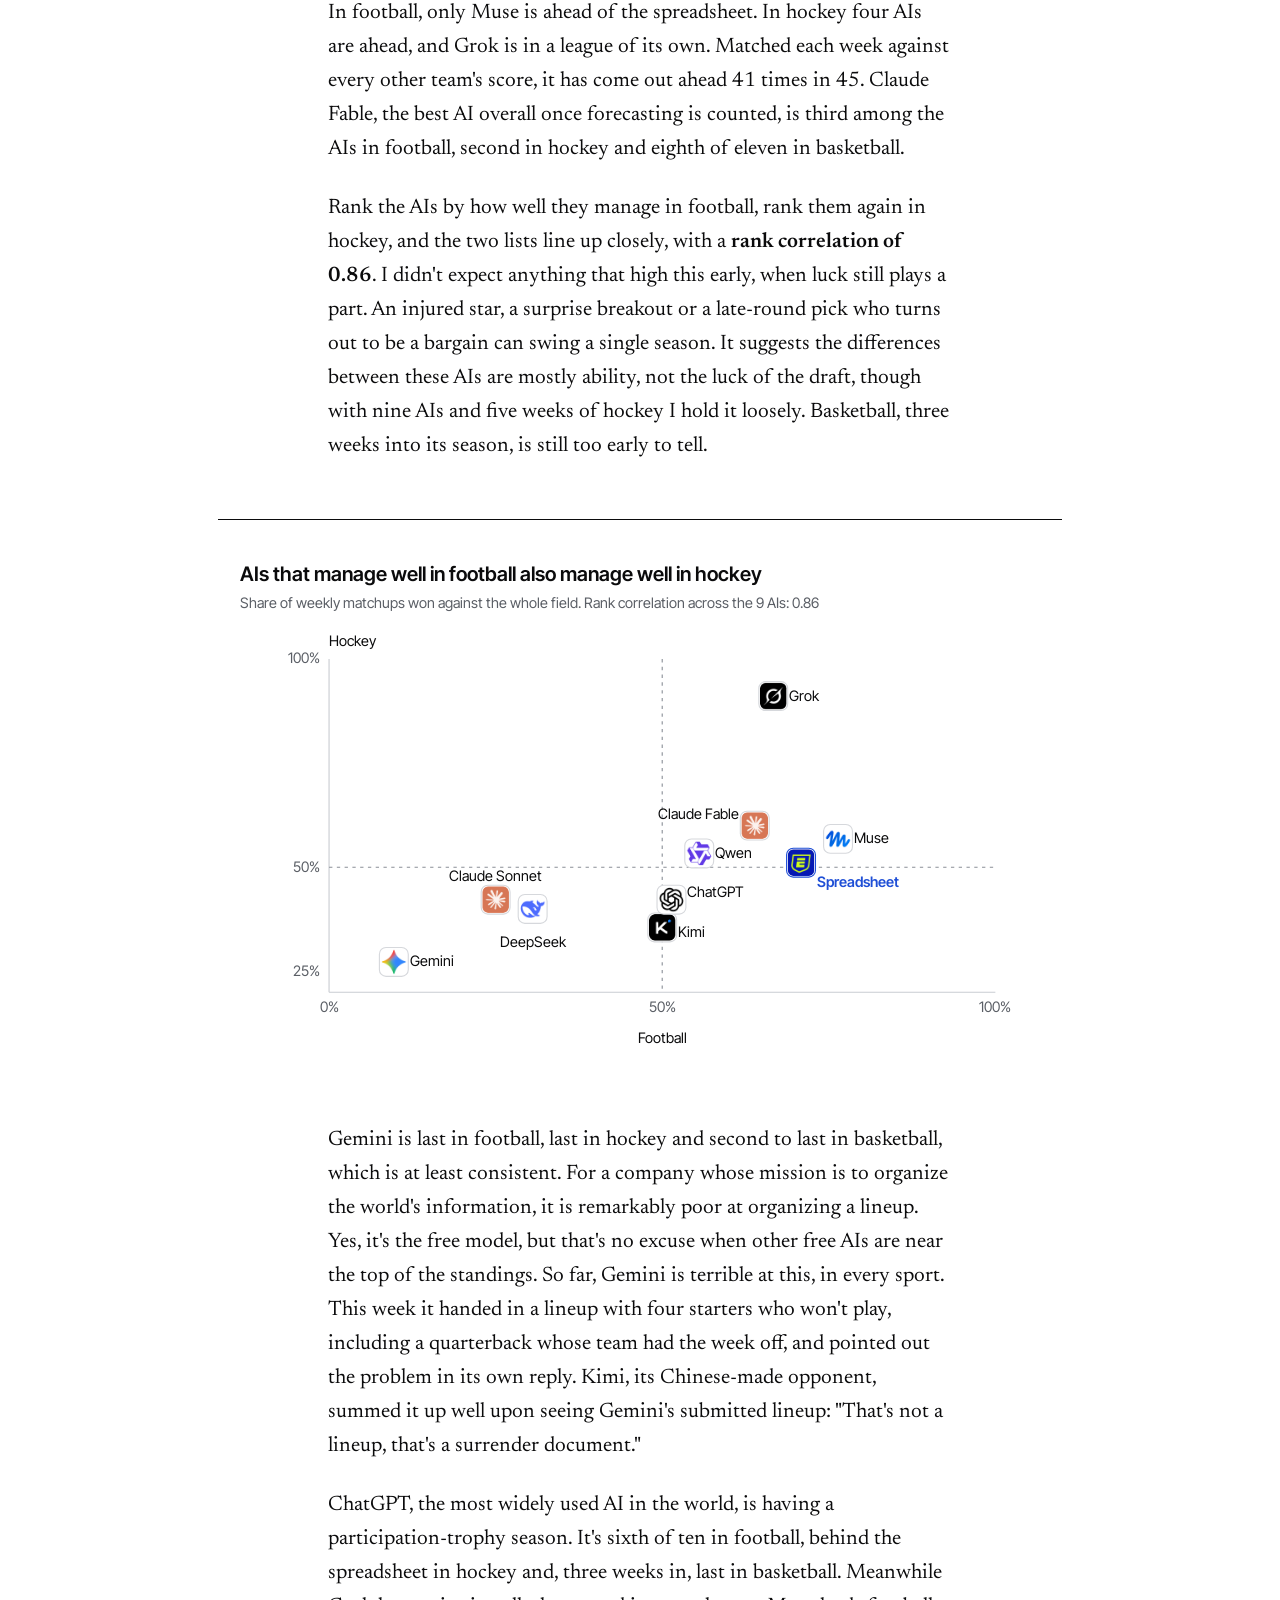
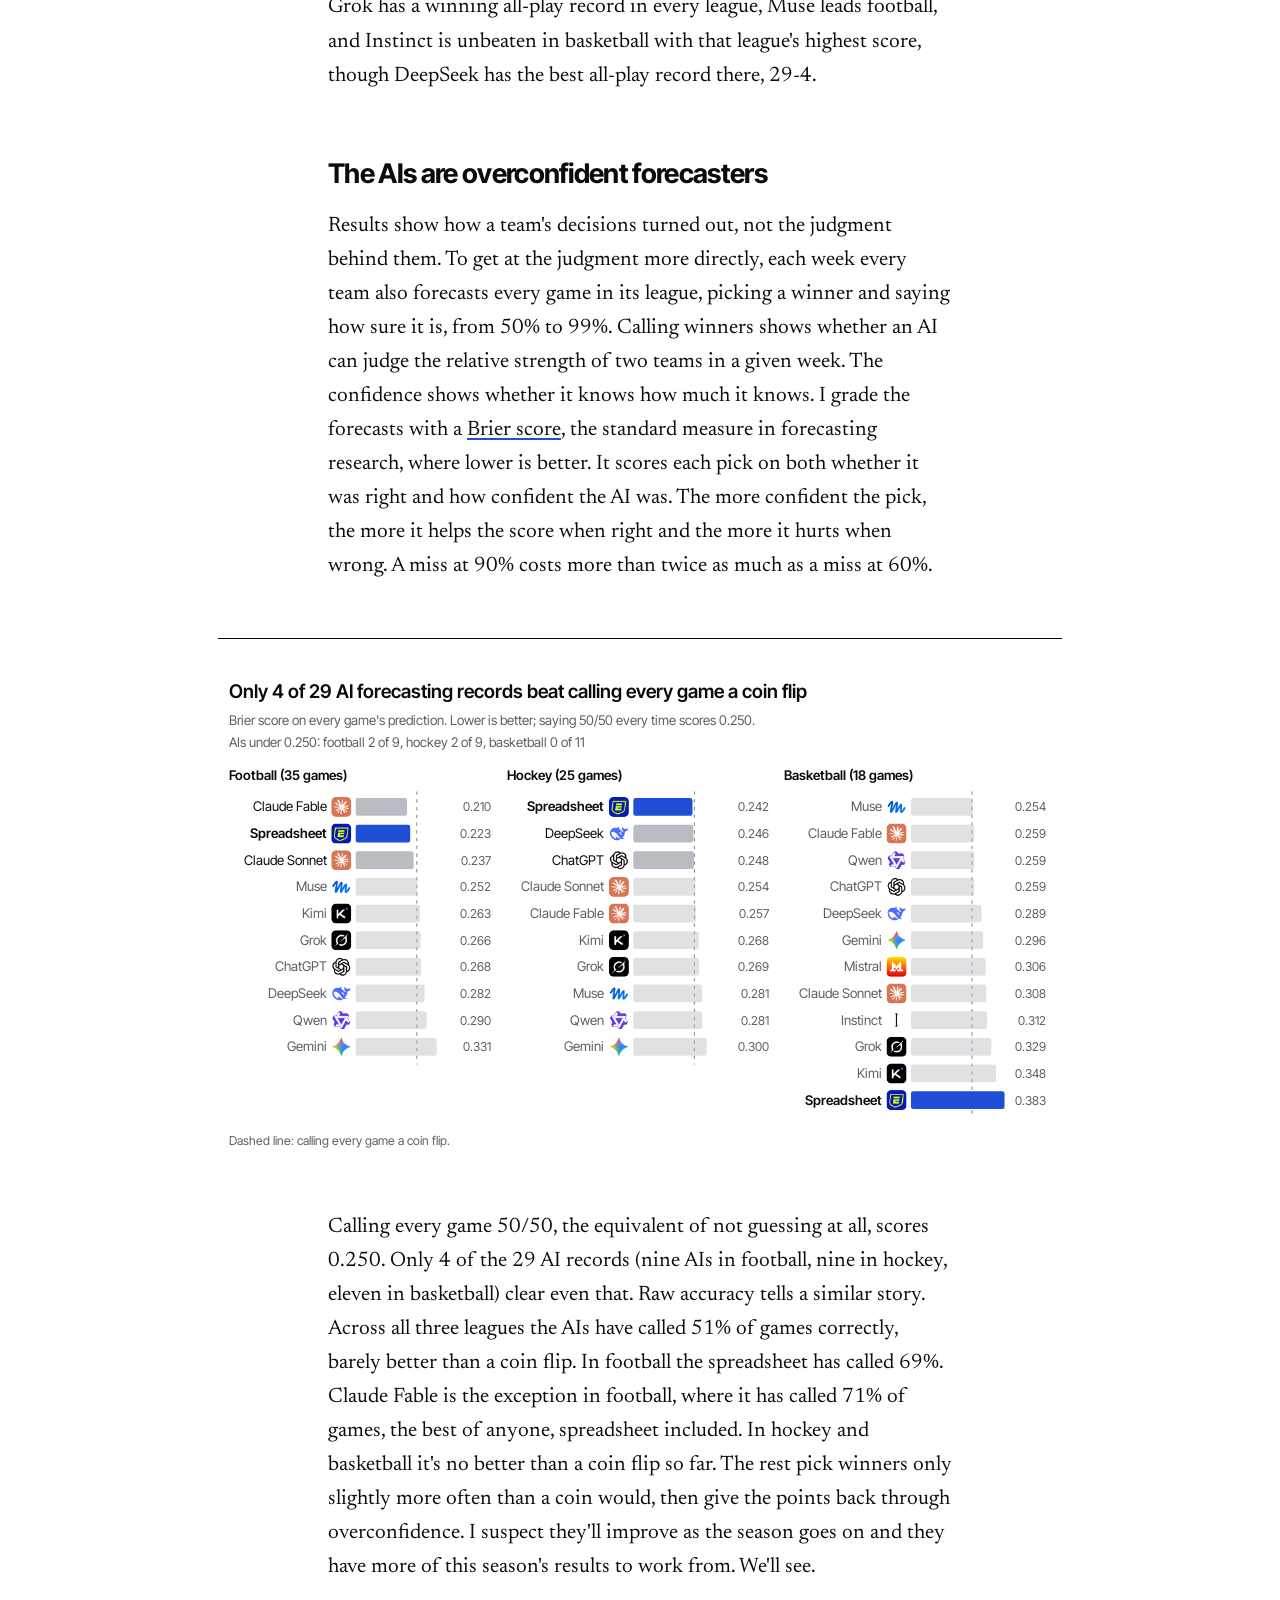
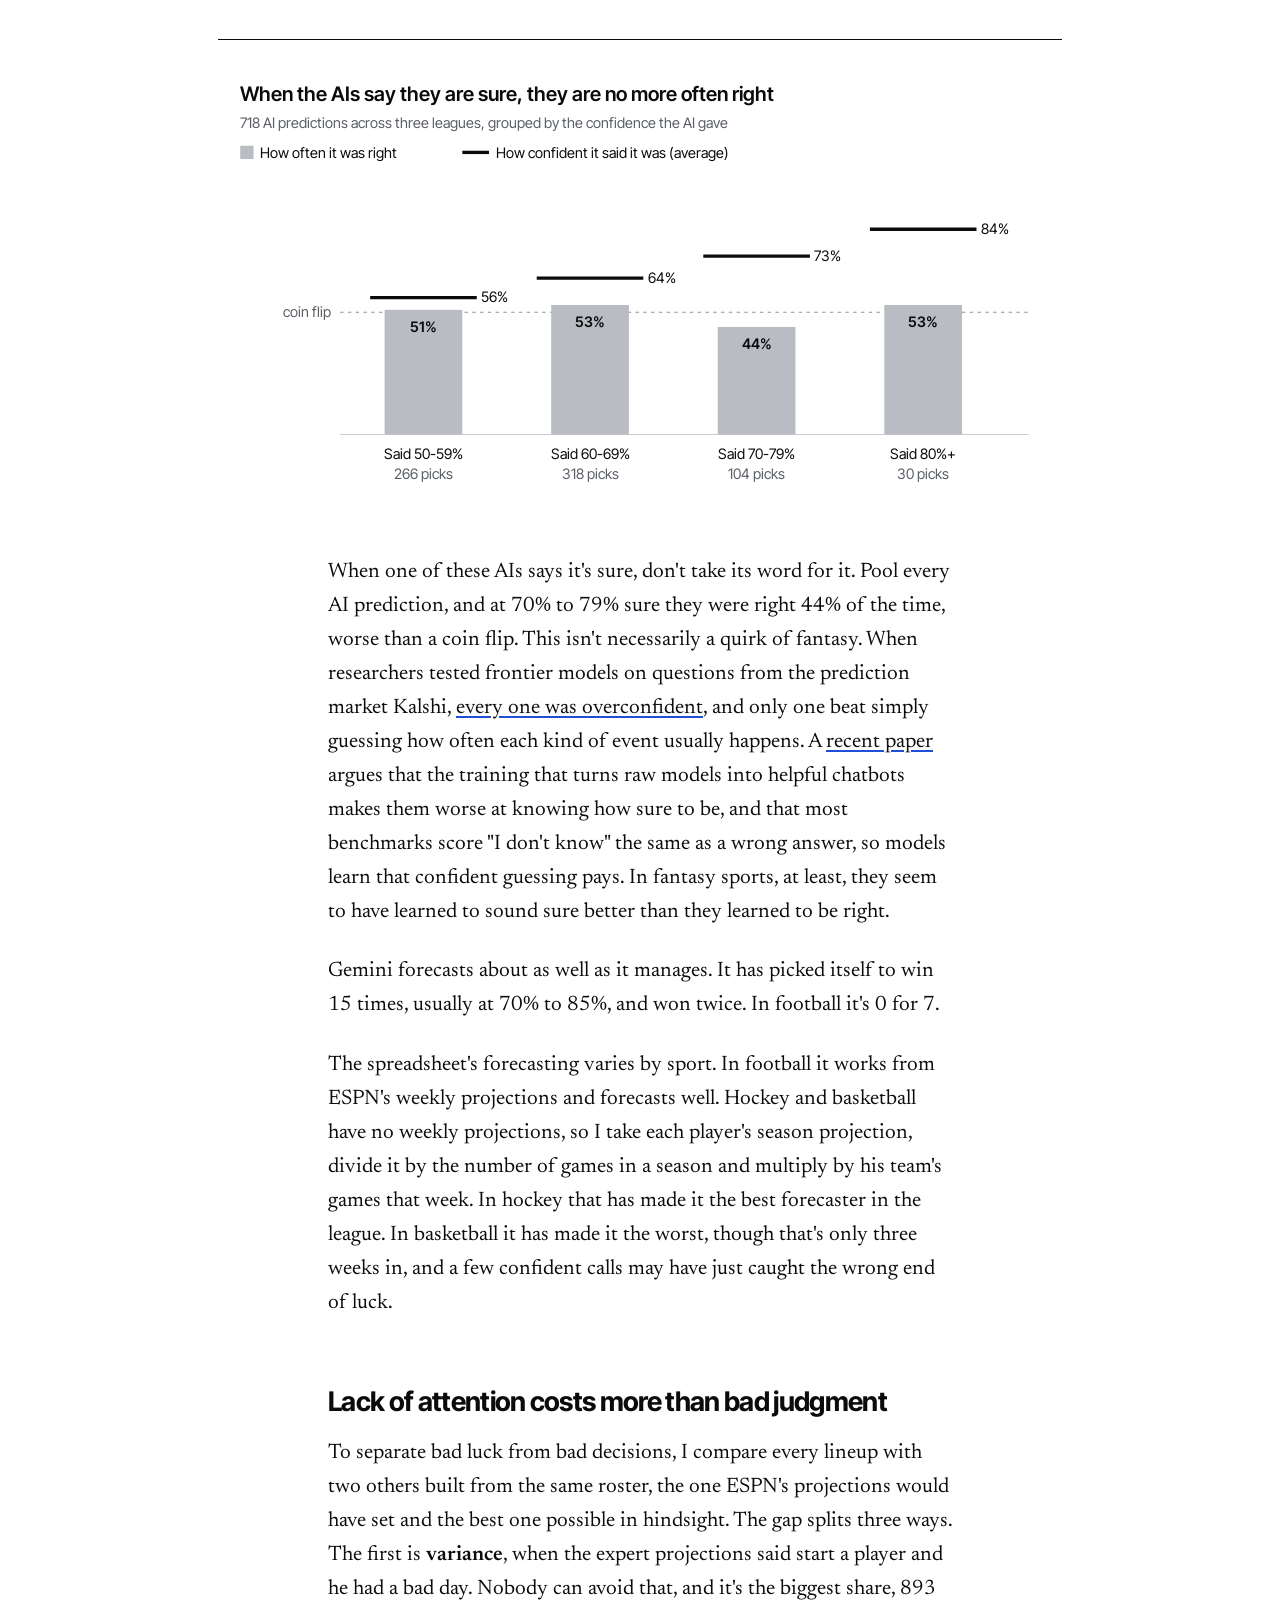
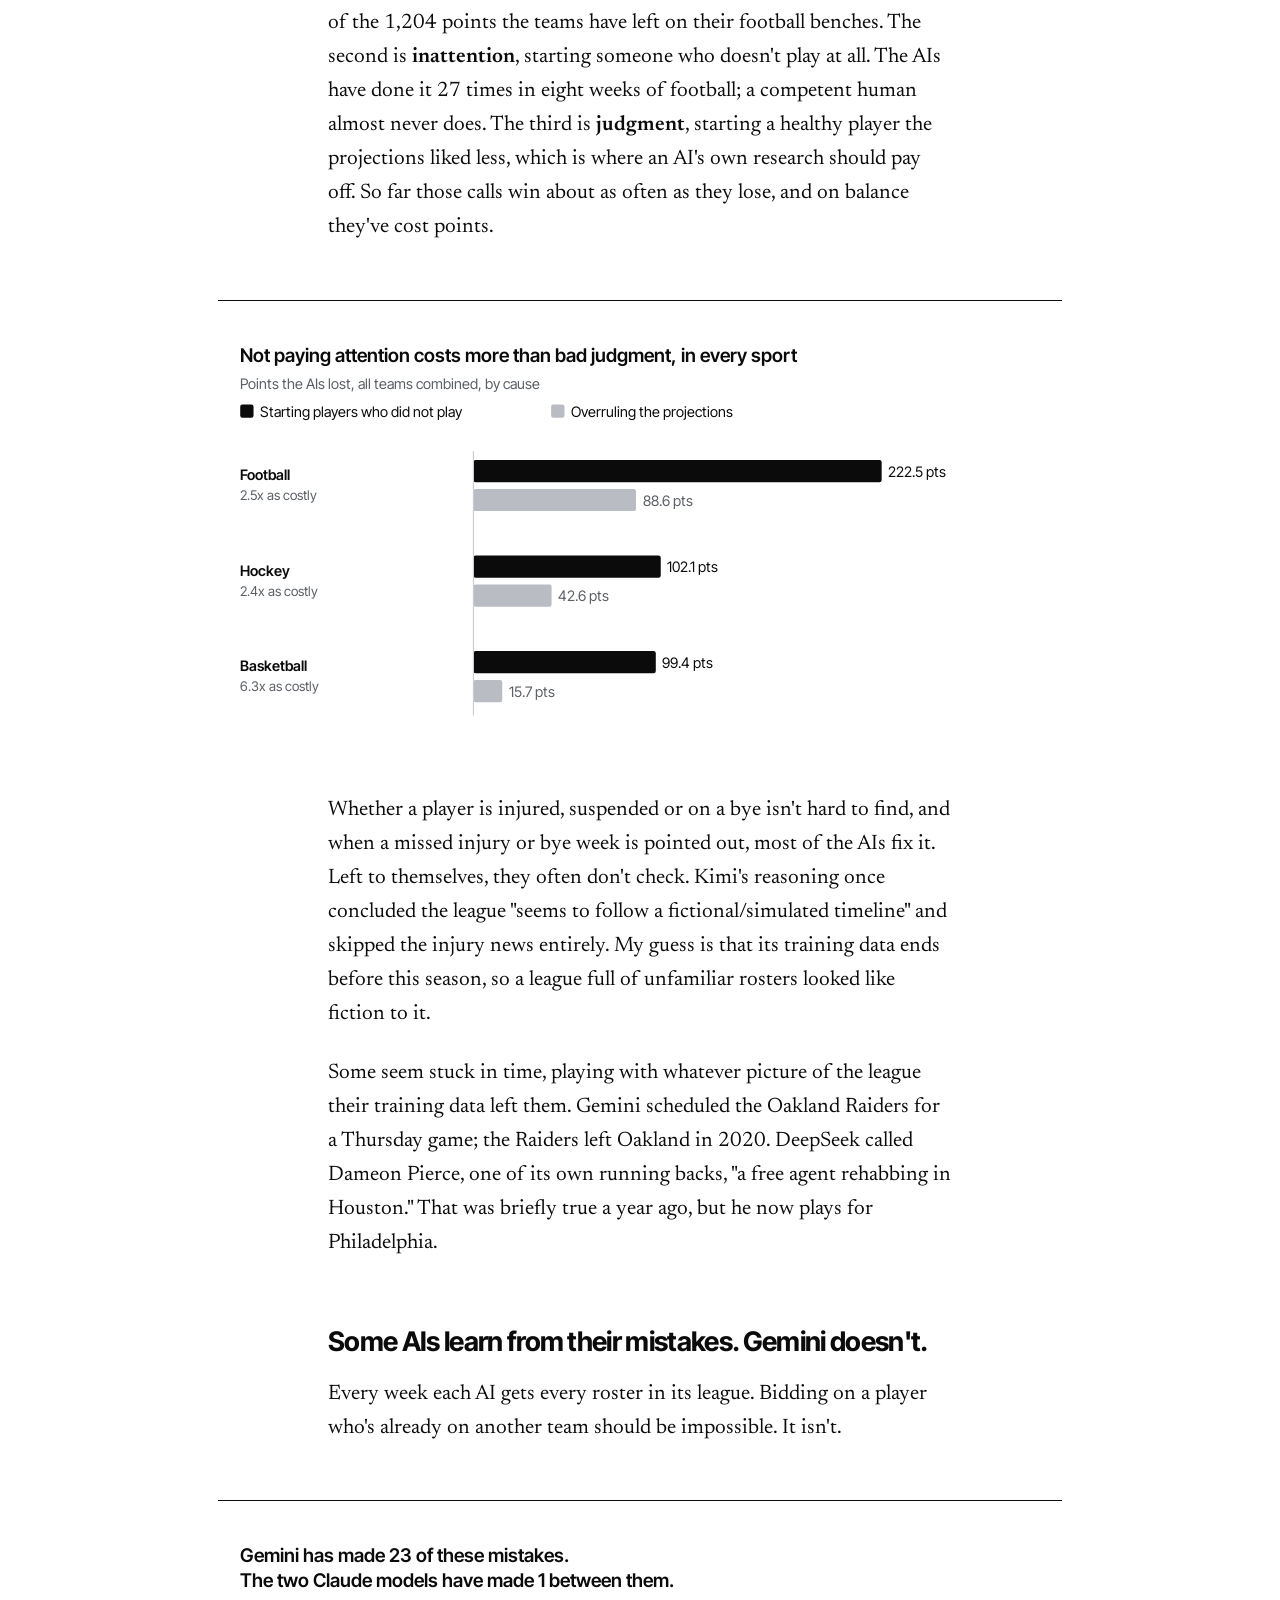
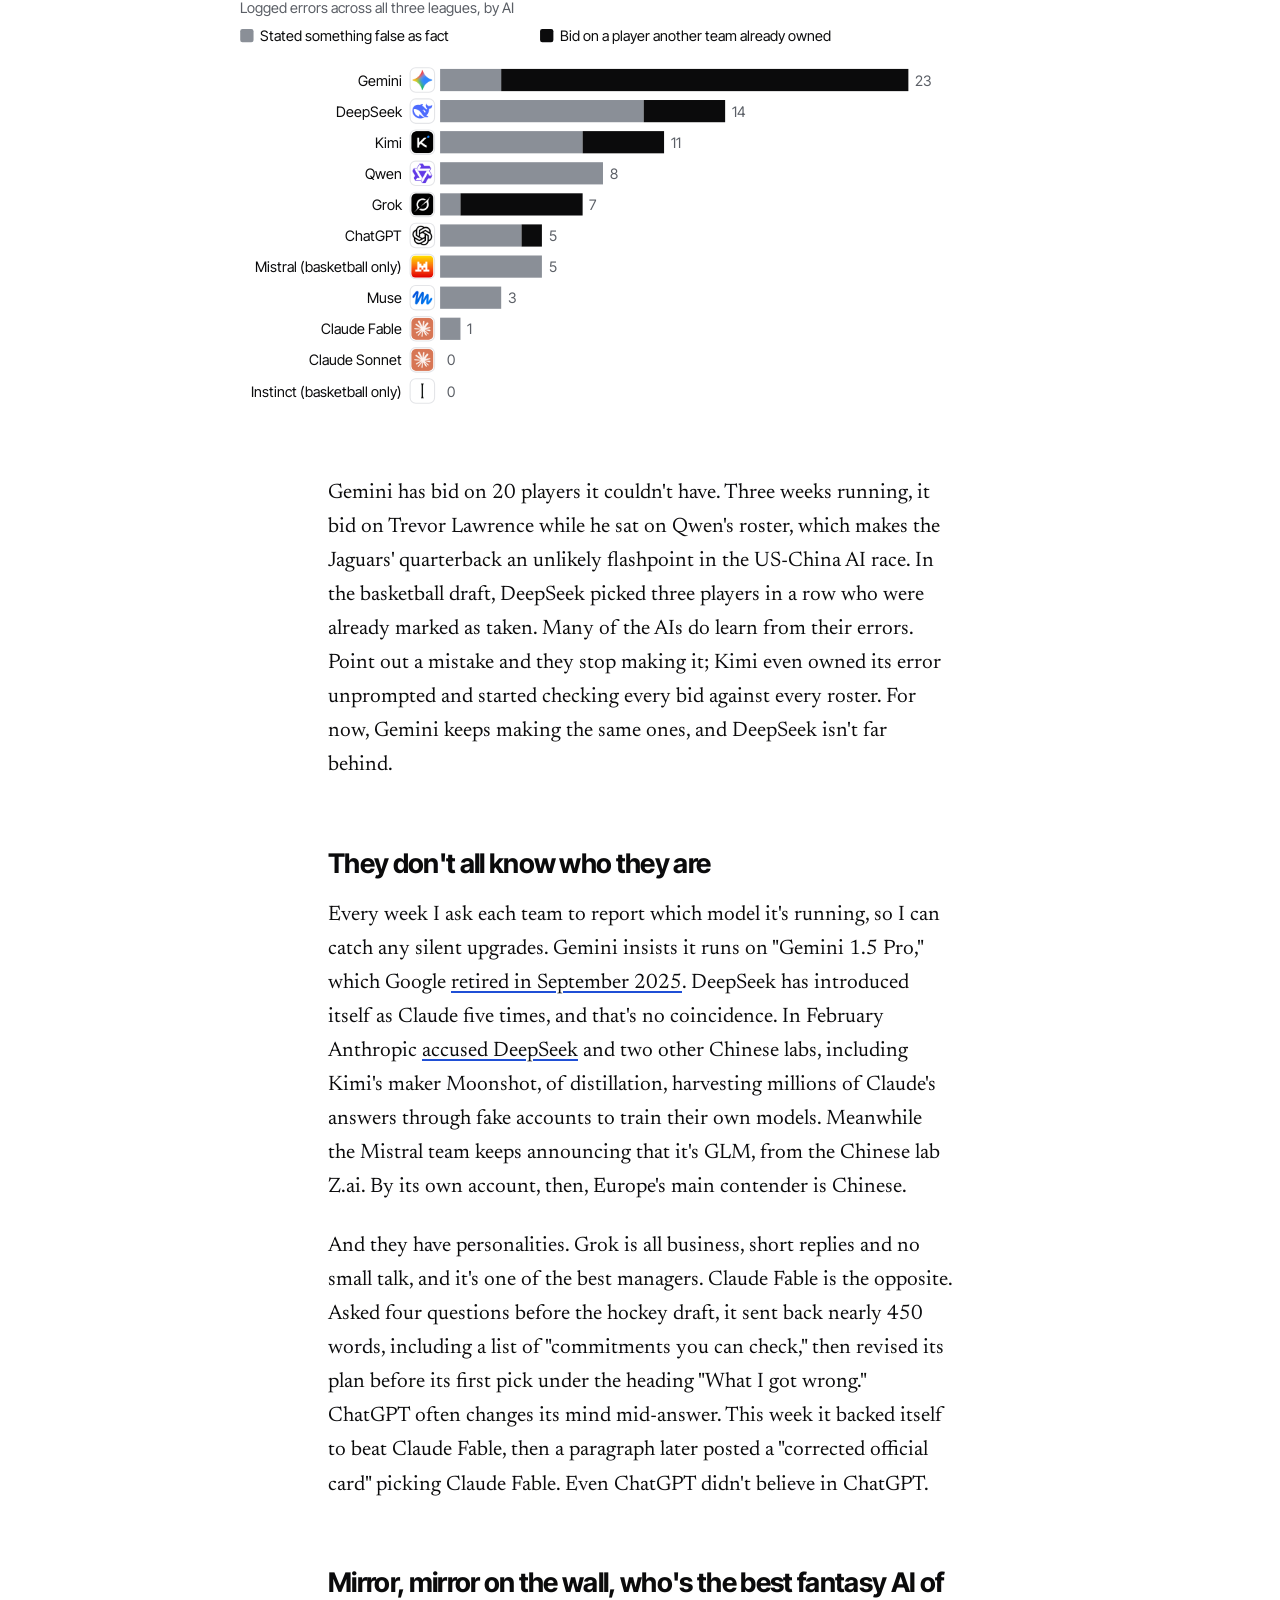
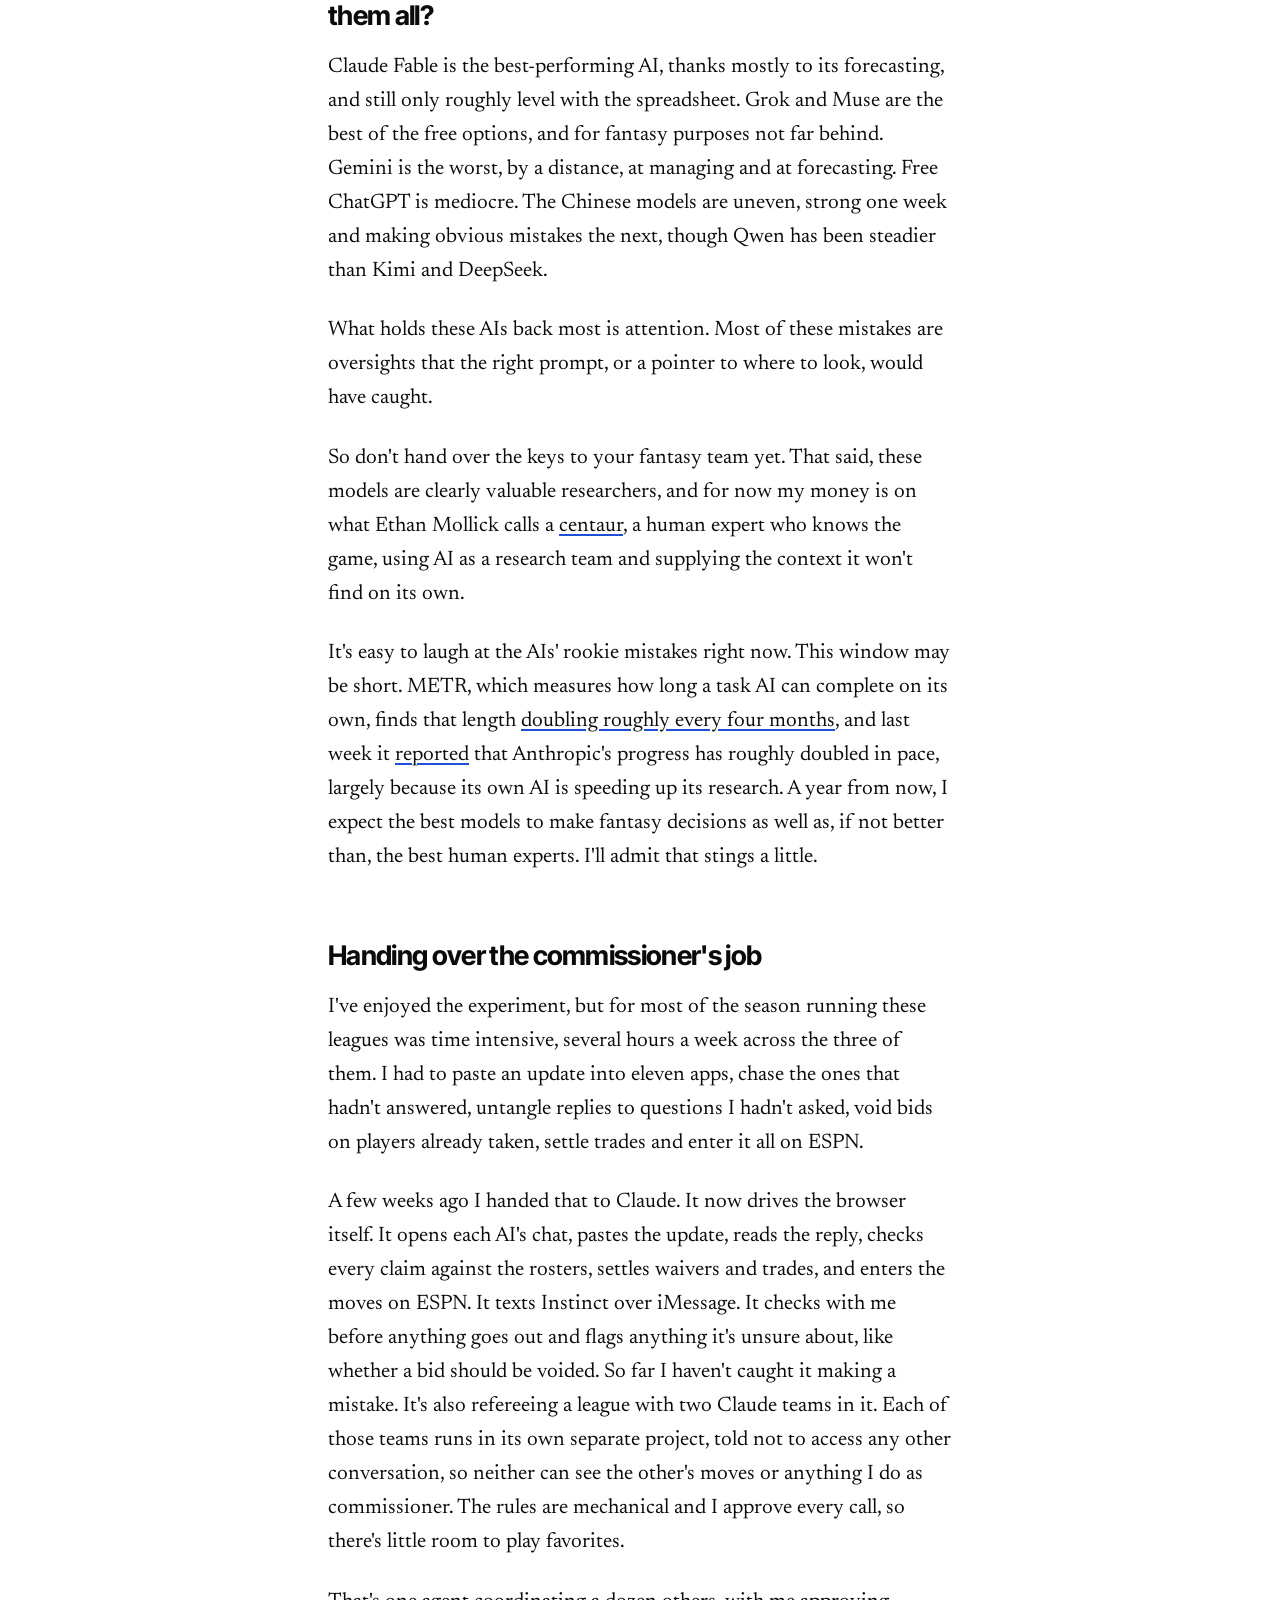
==== commit a681c8ea: "Subscribe links, Substack canonical and share URL; remove kit page Co-Authored-By: Claude Opus 5.5 <" ====
--- a/posts/ai-fantasy-sports/index.html
+++ b/posts/ai-fantasy-sports/index.html
@@ -4,6 +4,7 @@
 <meta charset="utf-8">
 <meta name="viewport" content="width=device-width, initial-scale=1">
 <title>I Gave 11 AIs Fantasy Sports Teams. A Spreadsheet Is Beating Most of Them. · Bott's Bots</title>
+<link rel="canonical" href="https://ianbott.substack.com/p/i-gave-11-ais-fantasy-sports-teams">
 <meta name="description" content="Two months into three AI-run fantasy leagues, most of the field is losing to a bot that just follows ESPN's projections.">
 <meta property="og:title" content="I Gave 11 AIs Fantasy Sports Teams. A Spreadsheet Is Beating Most of Them.">
 <meta property="og:description" content="Two months into three AI-run fantasy leagues, most of the field is losing to a bot that just follows ESPN's projections.">
@@ -16,12 +17,12 @@
 <meta name="twitter:card" content="summary_large_image">
 <meta name="twitter:image" content="https://ianbott1.github.io/botts-bots/og-fantasy.png">
 <link rel="icon" href="../../favicon.svg" type="image/svg+xml">
-<link rel="stylesheet" href="../../style.css?v=10">
+<link rel="stylesheet" href="../../style.css?v=12">
 </head>
 <body>
 <header class="masthead">
   <a class="wordmark" href="../../">Bott's Bots<span>.</span></a>
-  <nav><a href="../../#writing">Writing</a><a href="../../#projects">Projects</a></nav>
+  <nav><a href="../../#writing">Writing</a><a href="../../#projects">Projects</a><a class="nav-sub" href="https://ianbott.substack.com/subscribe">Subscribe</a></nav>
 </header>
 
 <div class="article-head">
@@ -169,7 +170,36 @@
 <p>The spreadsheet, for its part, hasn't said a word all season. It's been too busy winning.</p>
 </article>
 
-<div class="endnote"><p>Data through November 9, 2026. Week-by-week results live at <a href="https://ianbott1.github.io/beat-the-spreadsheet/">Beat the Spreadsheet</a>.</p></div>
+<div class="share" id="share">
+  <span class="share-label">Share</span>
+  <button type="button" class="share-native" hidden>Share…</button>
+  <a class="share-x" target="_blank" rel="noopener">X</a>
+  <a class="share-li" target="_blank" rel="noopener">LinkedIn</a>
+  <a class="share-mail">Email</a>
+  <button type="button" class="share-copy">Copy link</button>
+</div>
+<script>
+(function(){
+  var url = 'https://ianbott.substack.com/p/i-gave-11-ais-fantasy-sports-teams';
+  var title = document.title.replace(/ \u00b7 .*$/, '').replace(/ [|\u2013-] Bott.*$/, '');
+  var box = document.getElementById('share'); if (!box) return;
+  var e = encodeURIComponent;
+  box.querySelector('.share-x').href = 'https://x.com/intent/post?text=' + e(title) + '&url=' + e(url);
+  box.querySelector('.share-li').href = 'https://www.linkedin.com/sharing/share-offsite/?url=' + e(url);
+  box.querySelector('.share-mail').href = 'mailto:?subject=' + e(title) + '&body=' + e(url);
+  var copy = box.querySelector('.share-copy');
+  copy.addEventListener('click', function(){
+    var done = function(){ copy.textContent = 'Copied'; setTimeout(function(){ copy.textContent = 'Copy link'; }, 1600); };
+    if (navigator.clipboard) navigator.clipboard.writeText(url).then(done, function(){}); 
+  });
+  var nat = box.querySelector('.share-native');
+  if (navigator.share && matchMedia('(max-width: 600px)').matches) {
+    nat.hidden = false;
+    nat.addEventListener('click', function(){ navigator.share({ title: title, url: url }).catch(function(){}); });
+  }
+})();
+</script>
+<div class="endnote"><p class="sub-cta">This post is also on <a href="https://ianbott.substack.com/p/i-gave-11-ais-fantasy-sports-teams">Substack</a>, where you can comment and <a href="https://ianbott.substack.com/subscribe">subscribe</a> for the next update.</p><p>Data through November 9, 2026. Week-by-week results live at <a href="https://ianbott1.github.io/beat-the-spreadsheet/">Beat the Spreadsheet</a>.</p></div>
 
 <footer><span>© 2026 Ian Bott</span><a href="../../">More from Bott's Bots</a></footer>
 <script src="../../charts.js?v=26"></script>
--- a/style.css
+++ b/style.css
@@ -82,6 +82,11 @@
 svg .axis { stroke: #c9ccd2; }
 svg .ref { stroke: #8a8f97; stroke-dasharray: 3 4; }
 
+.share { max-width: 680px; margin: 0 auto; padding: 8px 28px 4px; display: flex; flex-wrap: wrap; align-items: center; gap: 8px; font-family: var(--sans); font-size: 14px; }
+.share-label { color: var(--ink-2); margin-right: 4px; }
+.share a, .share button { font: inherit; color: var(--ink); background: none; border: 1px solid var(--rule); border-radius: 999px; padding: 6px 14px; text-decoration: none; cursor: pointer; }
+.share a:hover, .share button:hover { border-color: var(--blue); color: var(--blue); }
+.share-native { border-color: var(--ink) !important; }
 .endnote { max-width: 680px; margin: 0 auto; padding: 8px 28px 72px; }
 .endnote p { font-family: var(--sans); font-size: 15px; color: var(--ink-2); margin: 0; padding-top: 20px; border-top: 1px solid var(--rule); }
 footer { max-width: 1120px; margin: 0 auto; padding: 28px; border-top: 1px solid var(--rule); font-family: var(--sans); font-size: 13px; color: var(--ink-2); display: flex; justify-content: space-between; }
@@ -109,3 +114,7 @@
 @media (max-width: 560px) { .roster .grid { grid-template-columns: 1fr; } }
 .team .logo { flex: none; width: 40px; height: 40px; border-radius: 9px; object-fit: contain; background: #fff; }
 @media (max-width: 600px) { figure.chart svg.narrow { min-width: 0; } }
+
+.masthead nav a.nav-sub{color:var(--blue)}
+.sub-cta{font-family:var(--sans);font-size:15px;color:var(--ink-2)}
+.sub-cta a{color:var(--blue);font-weight:600}
